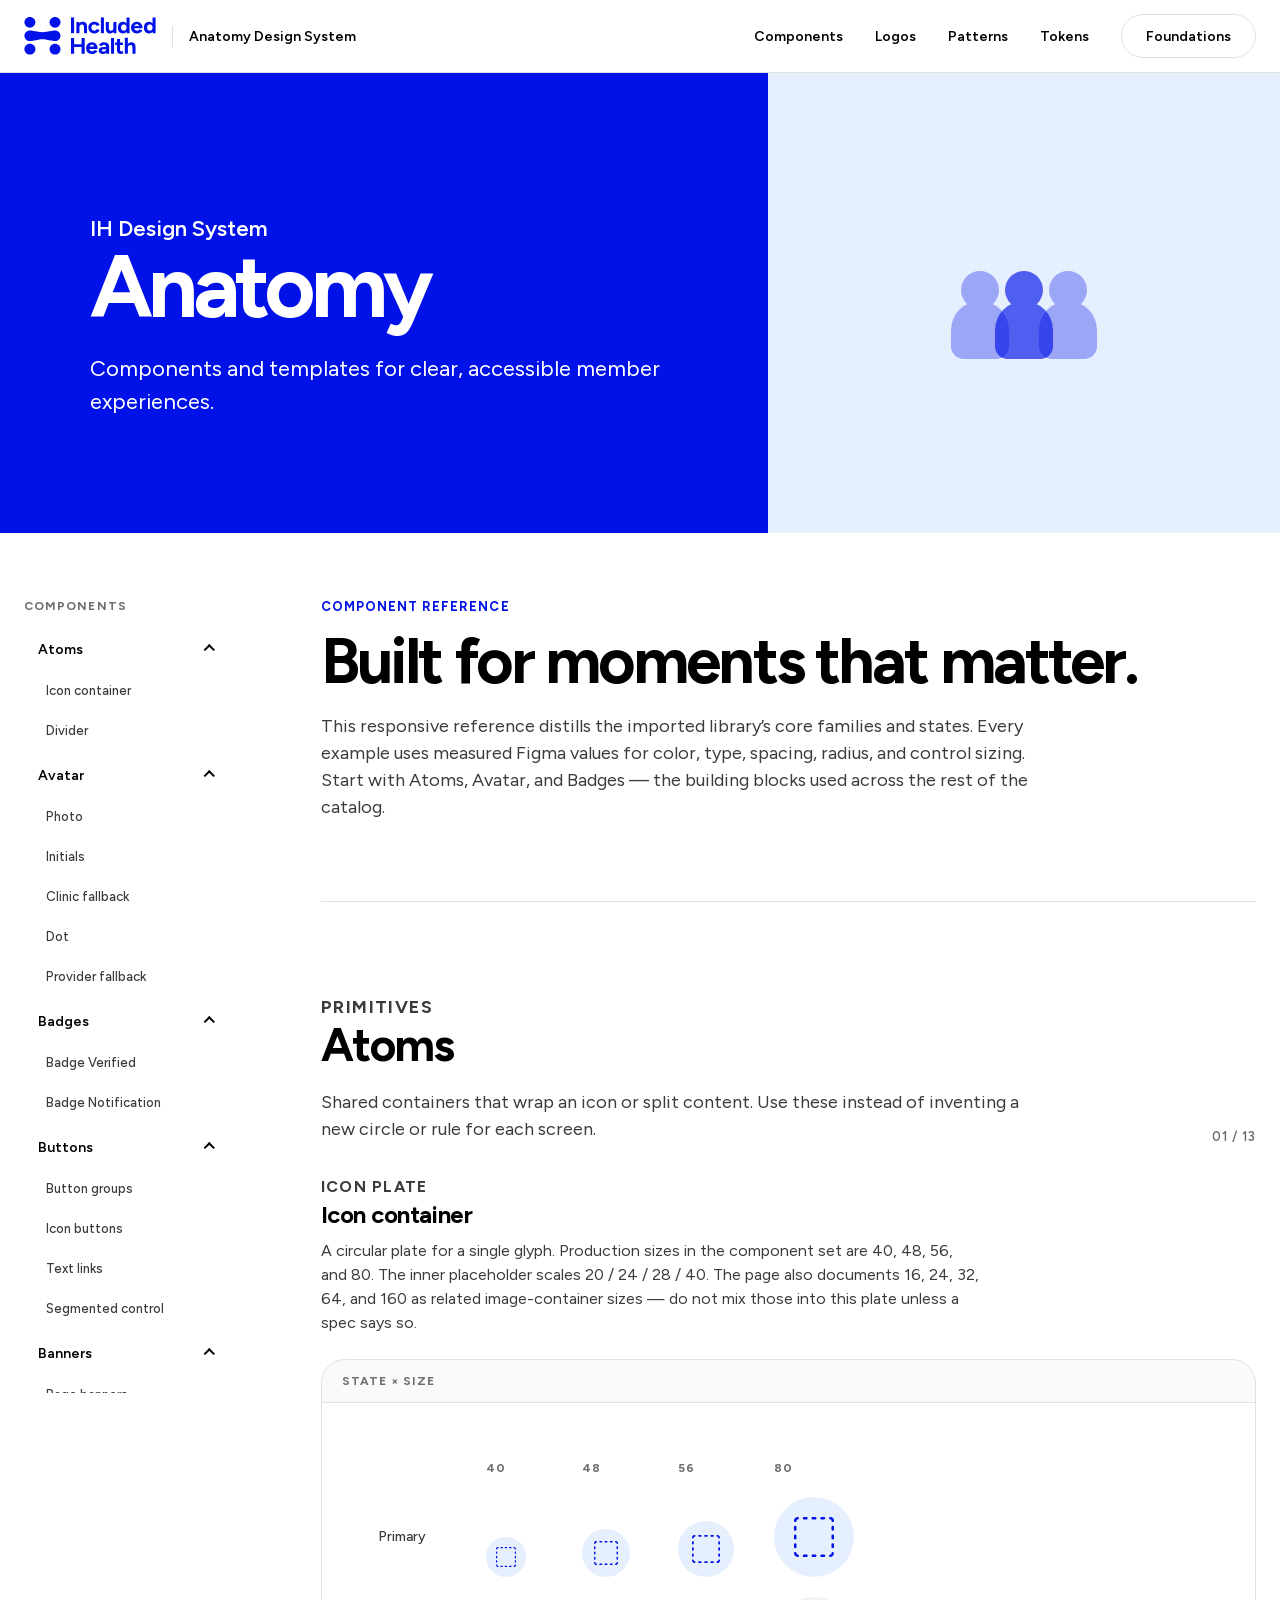
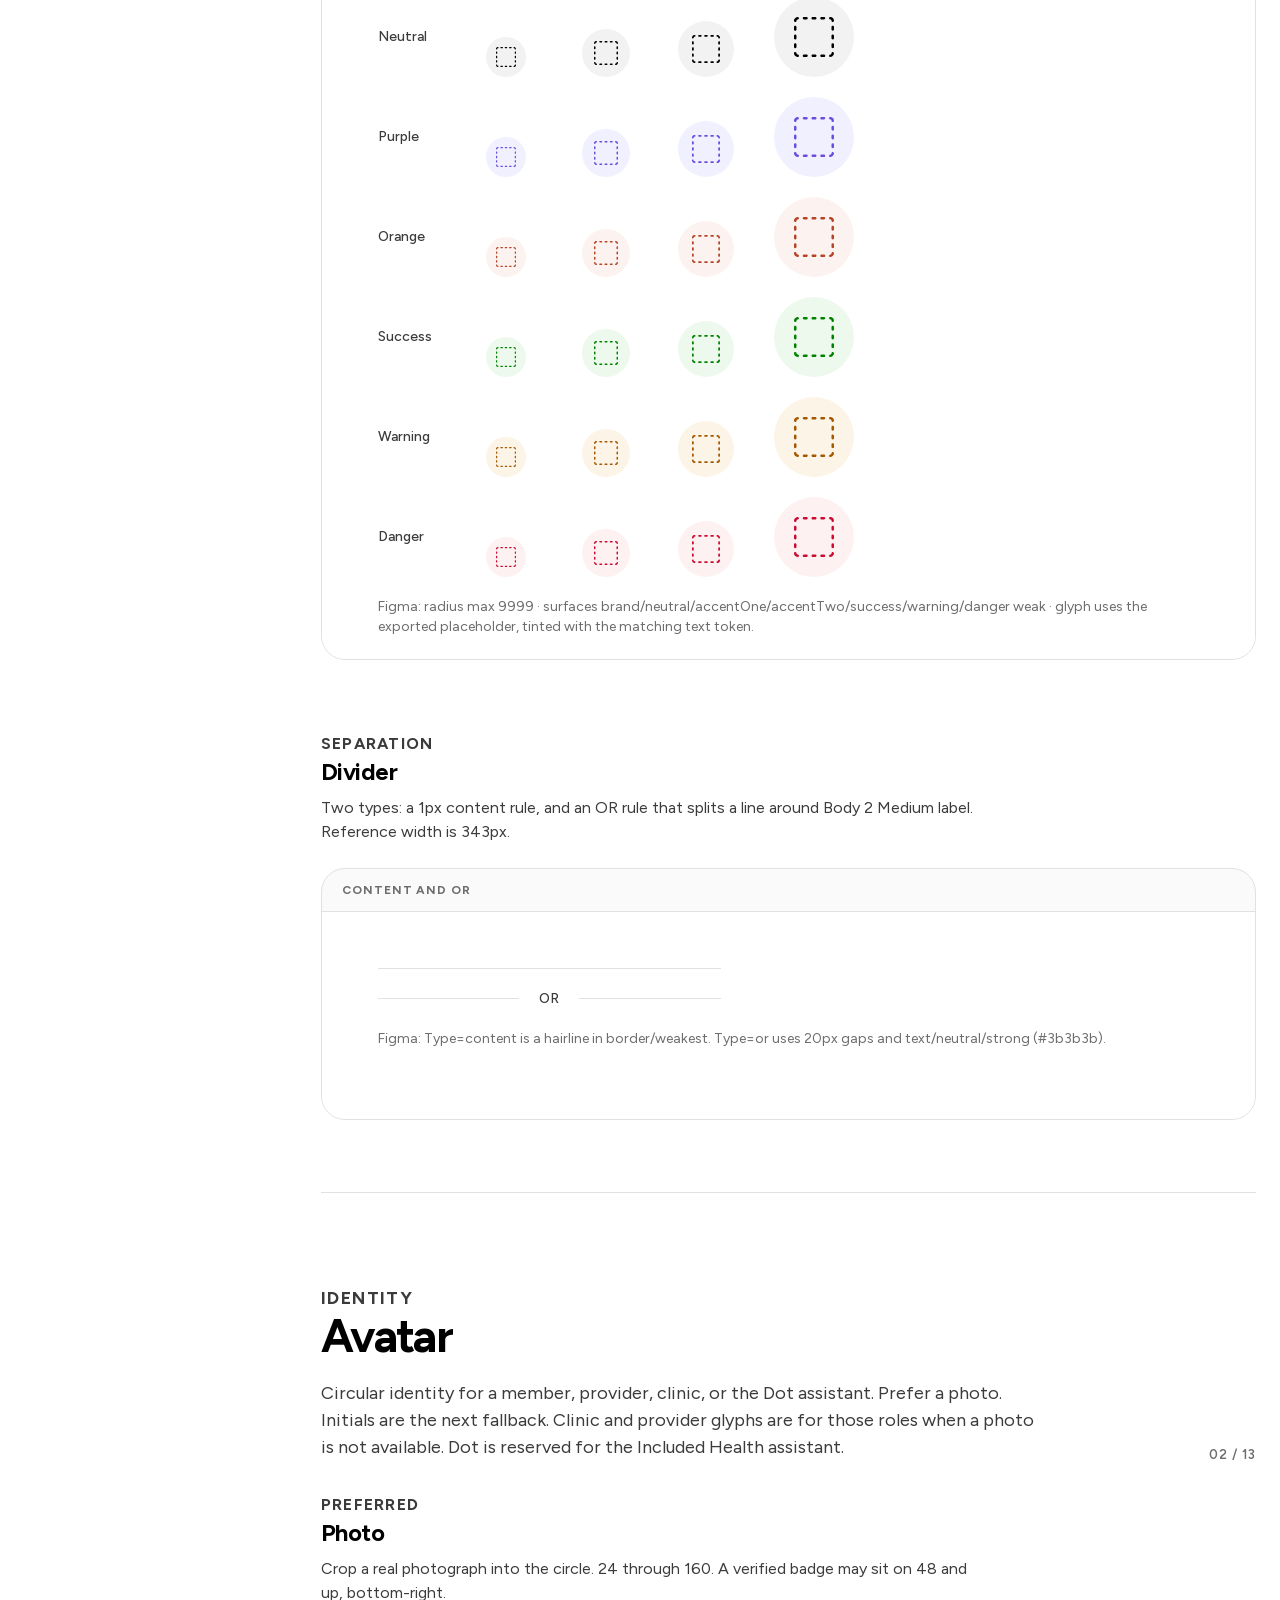
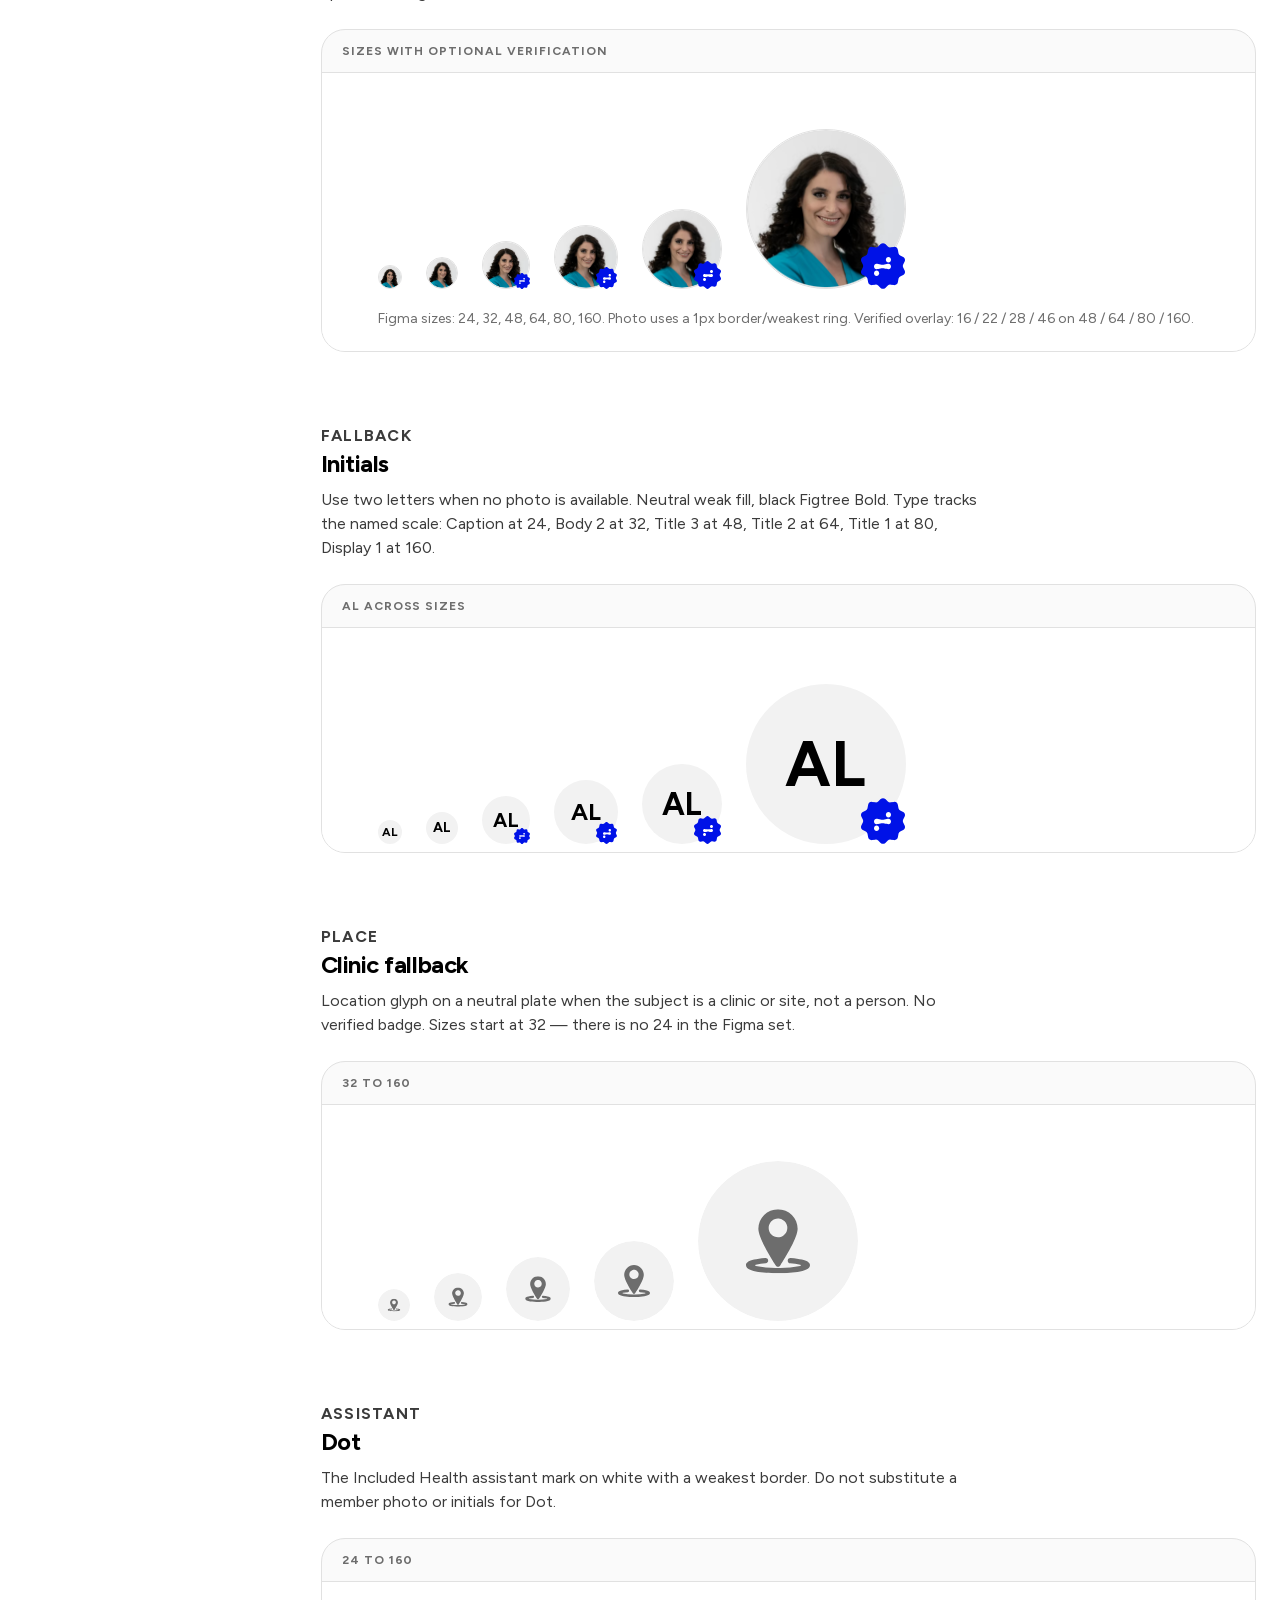
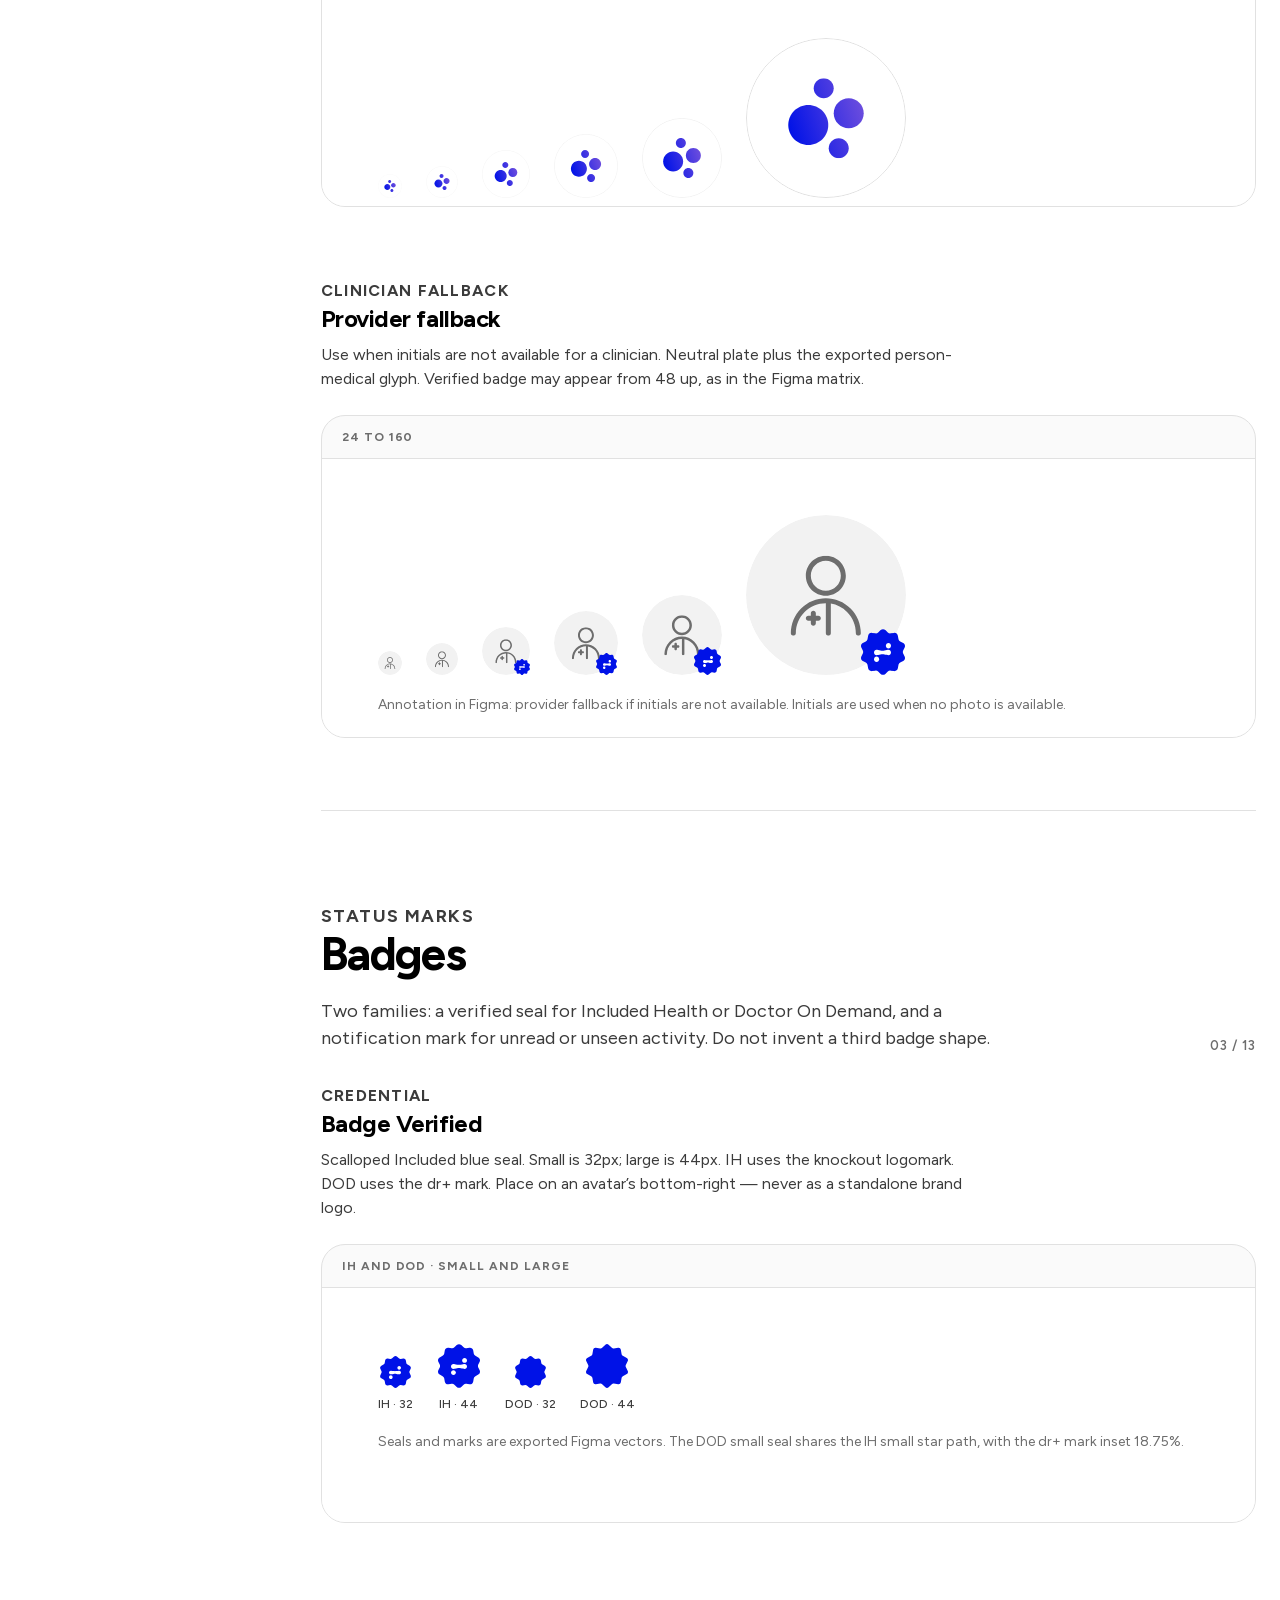
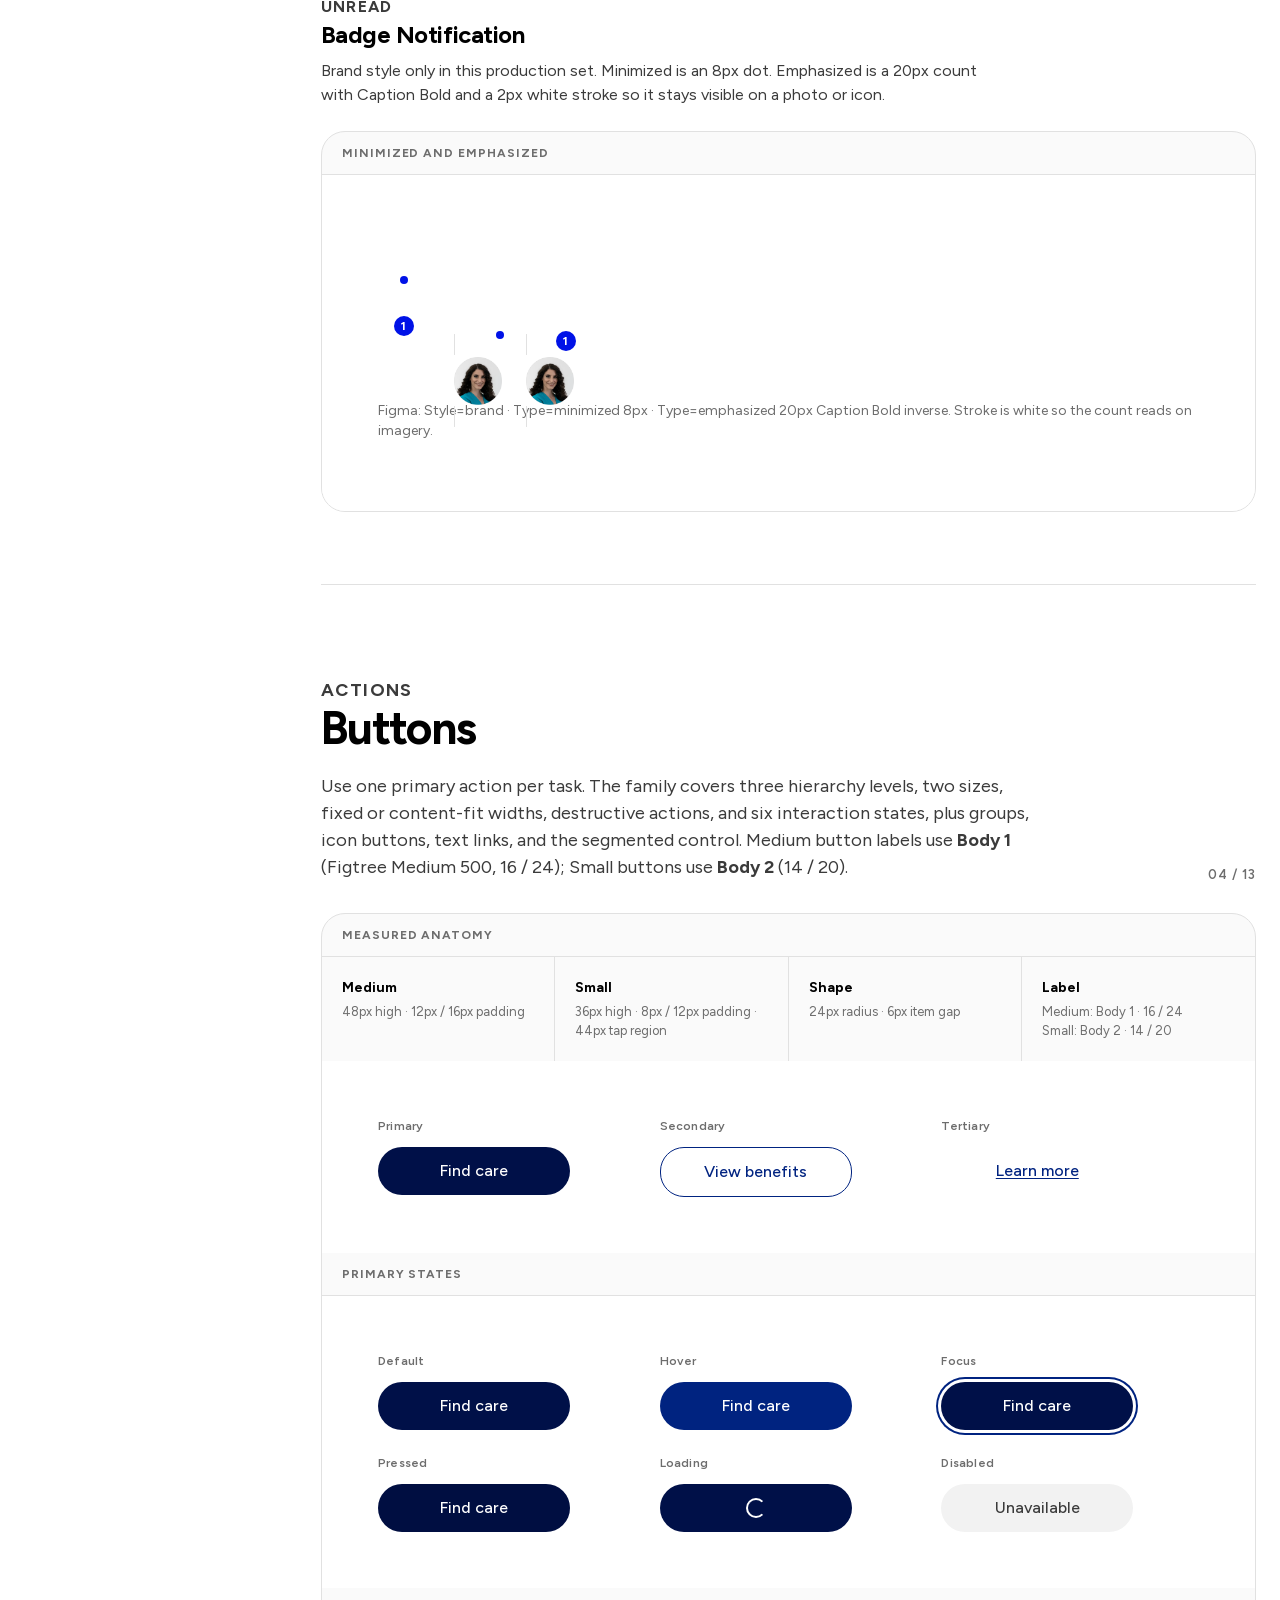
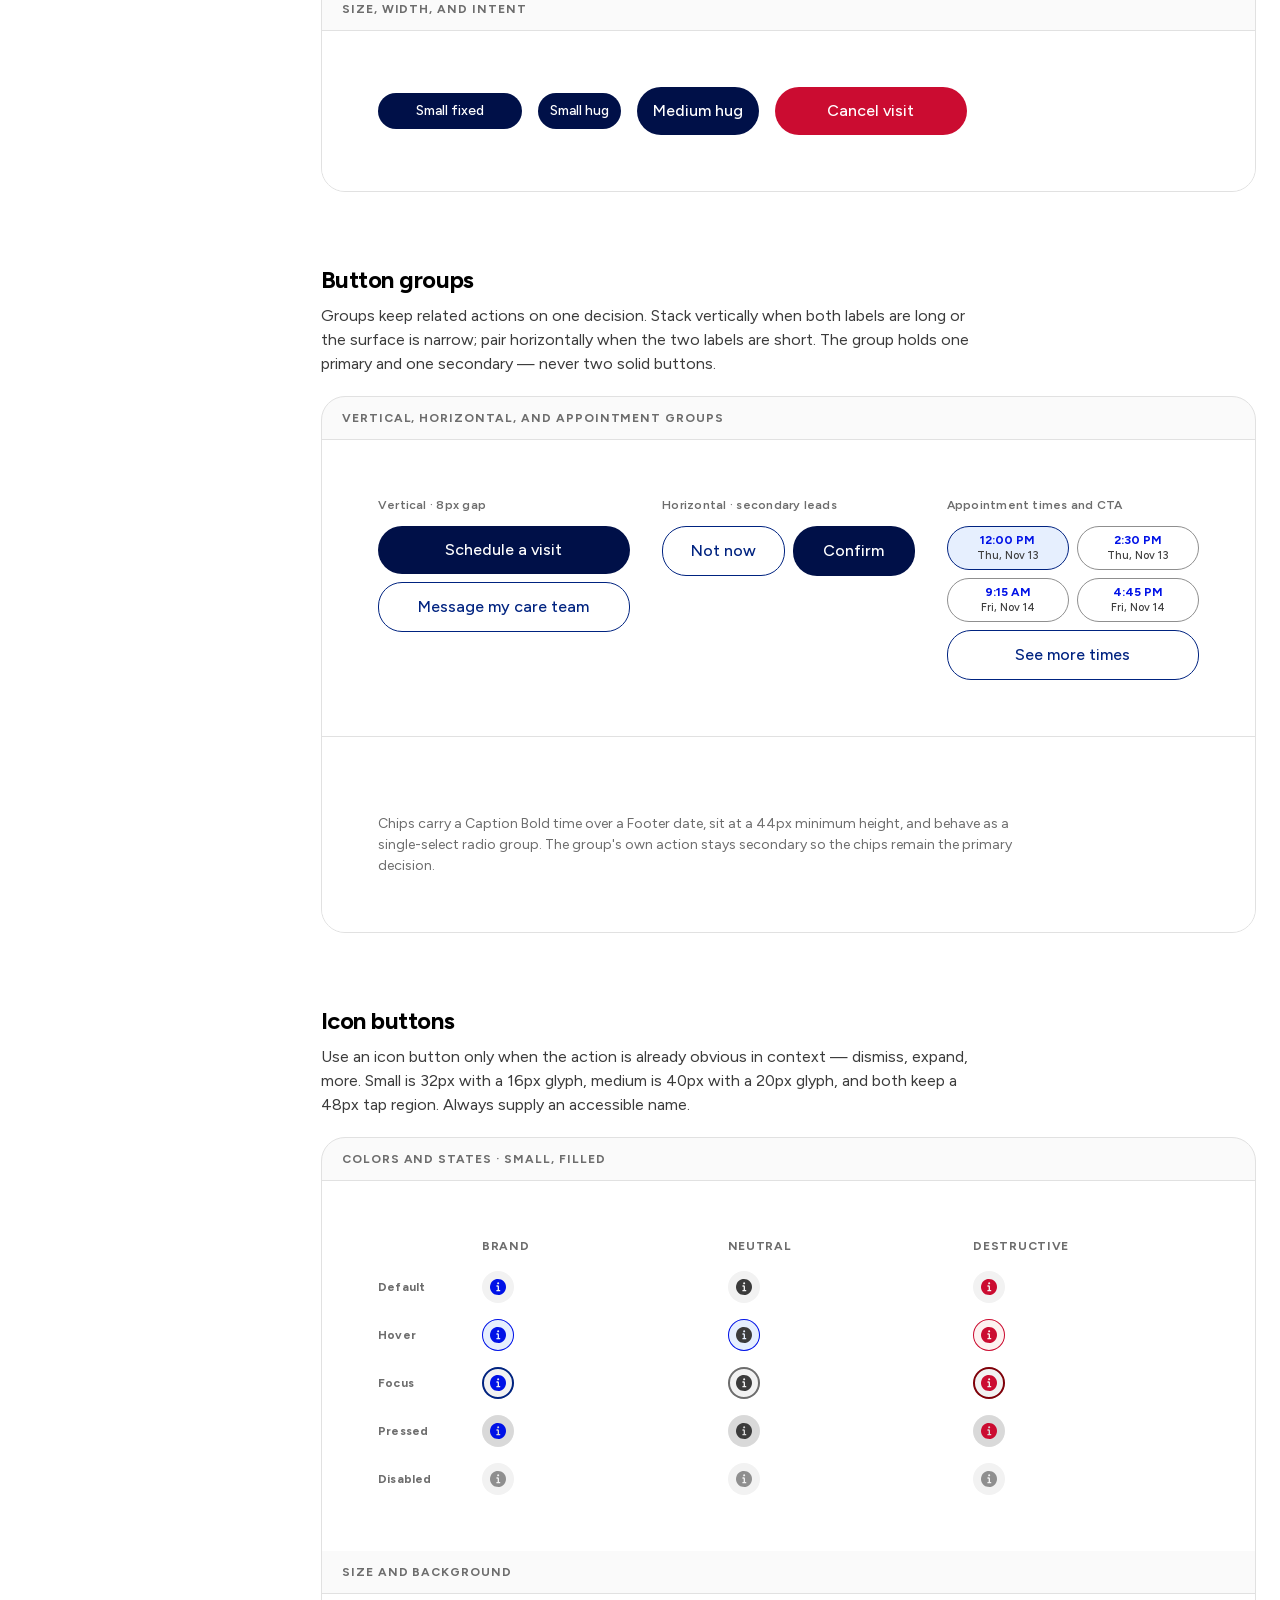
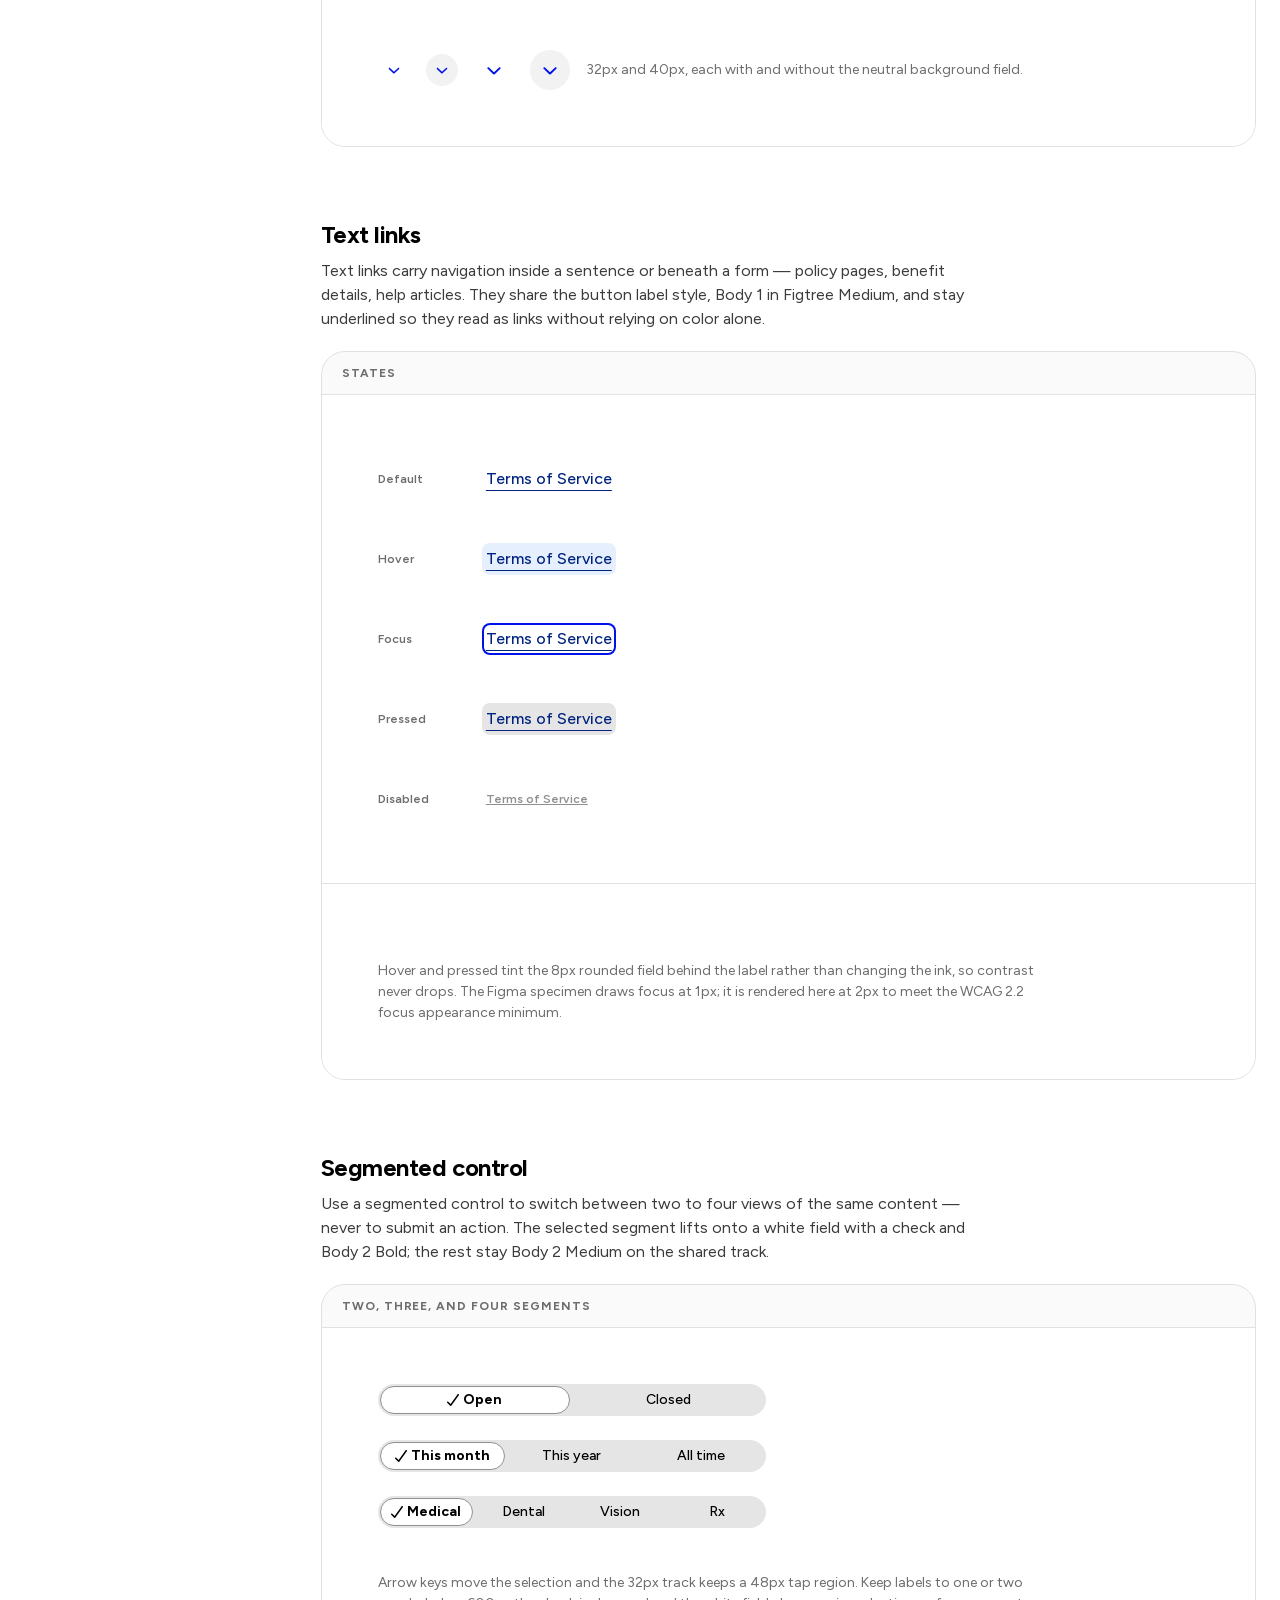
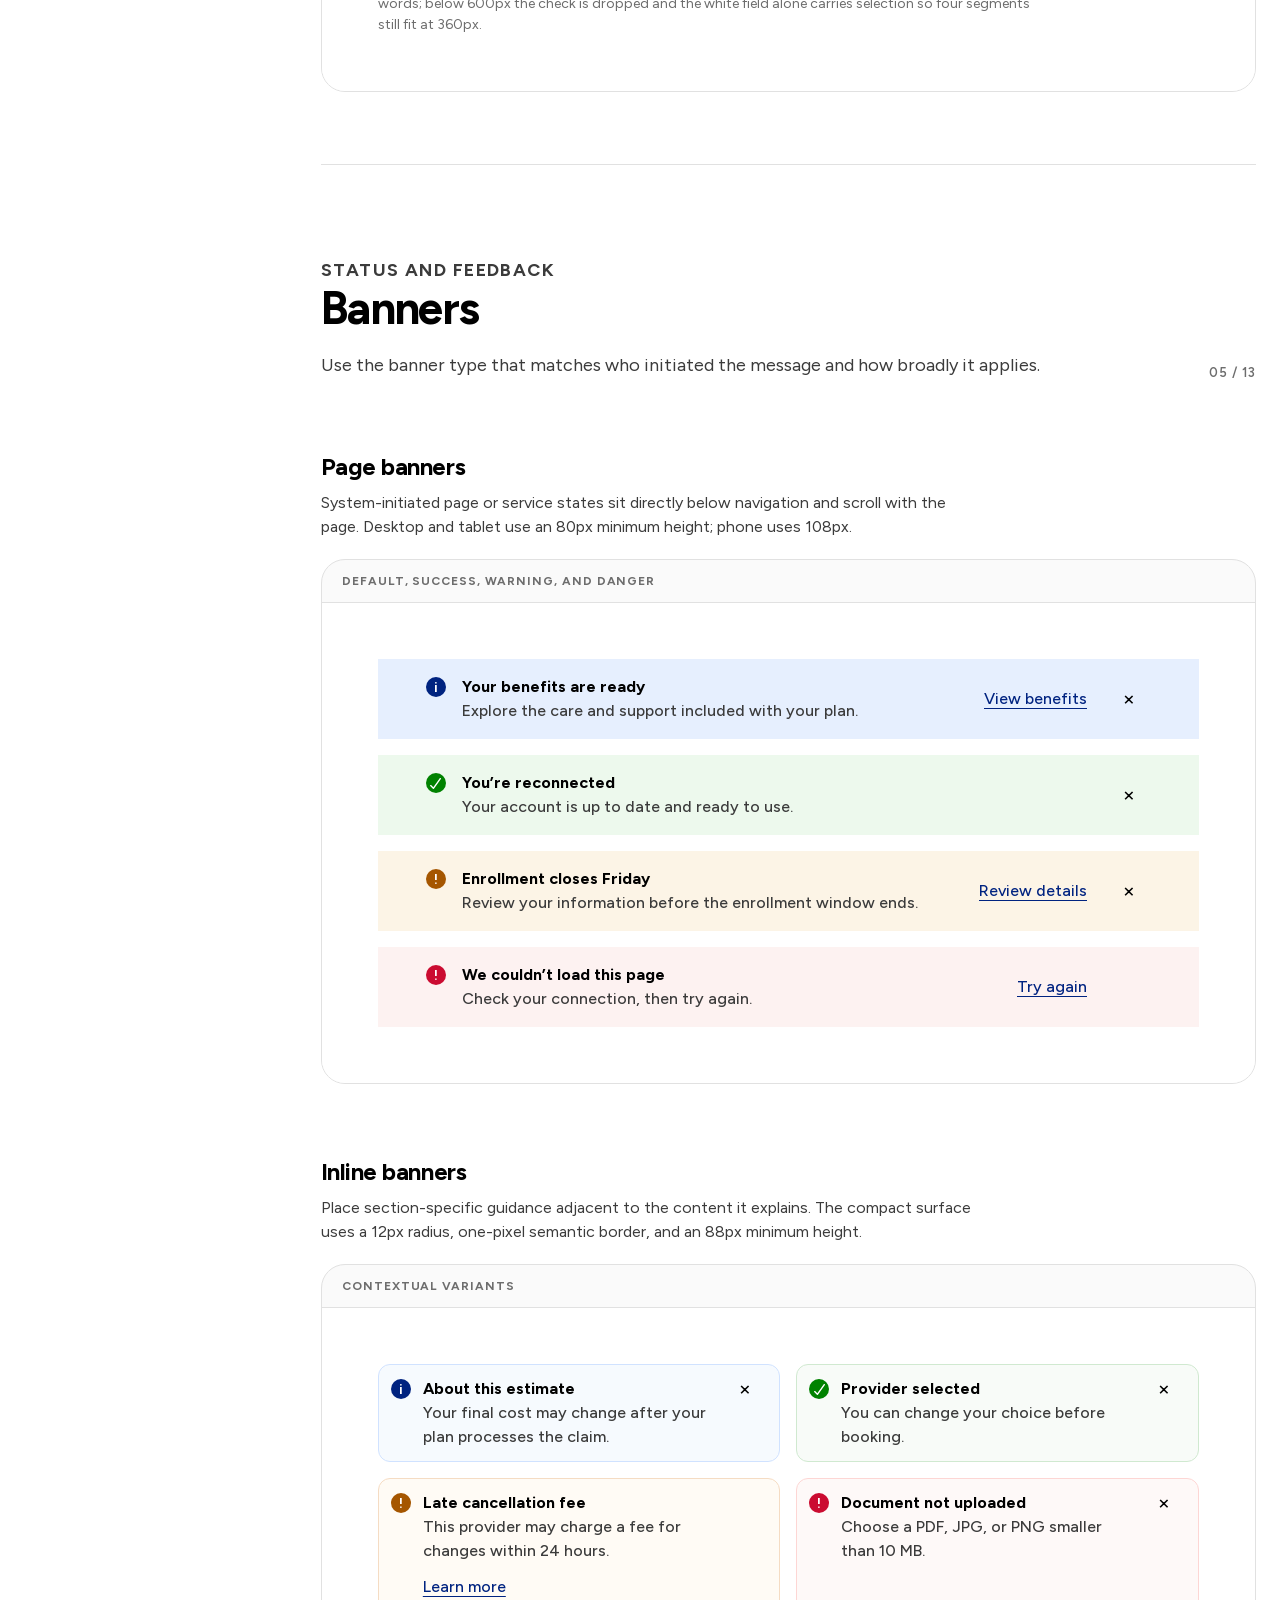
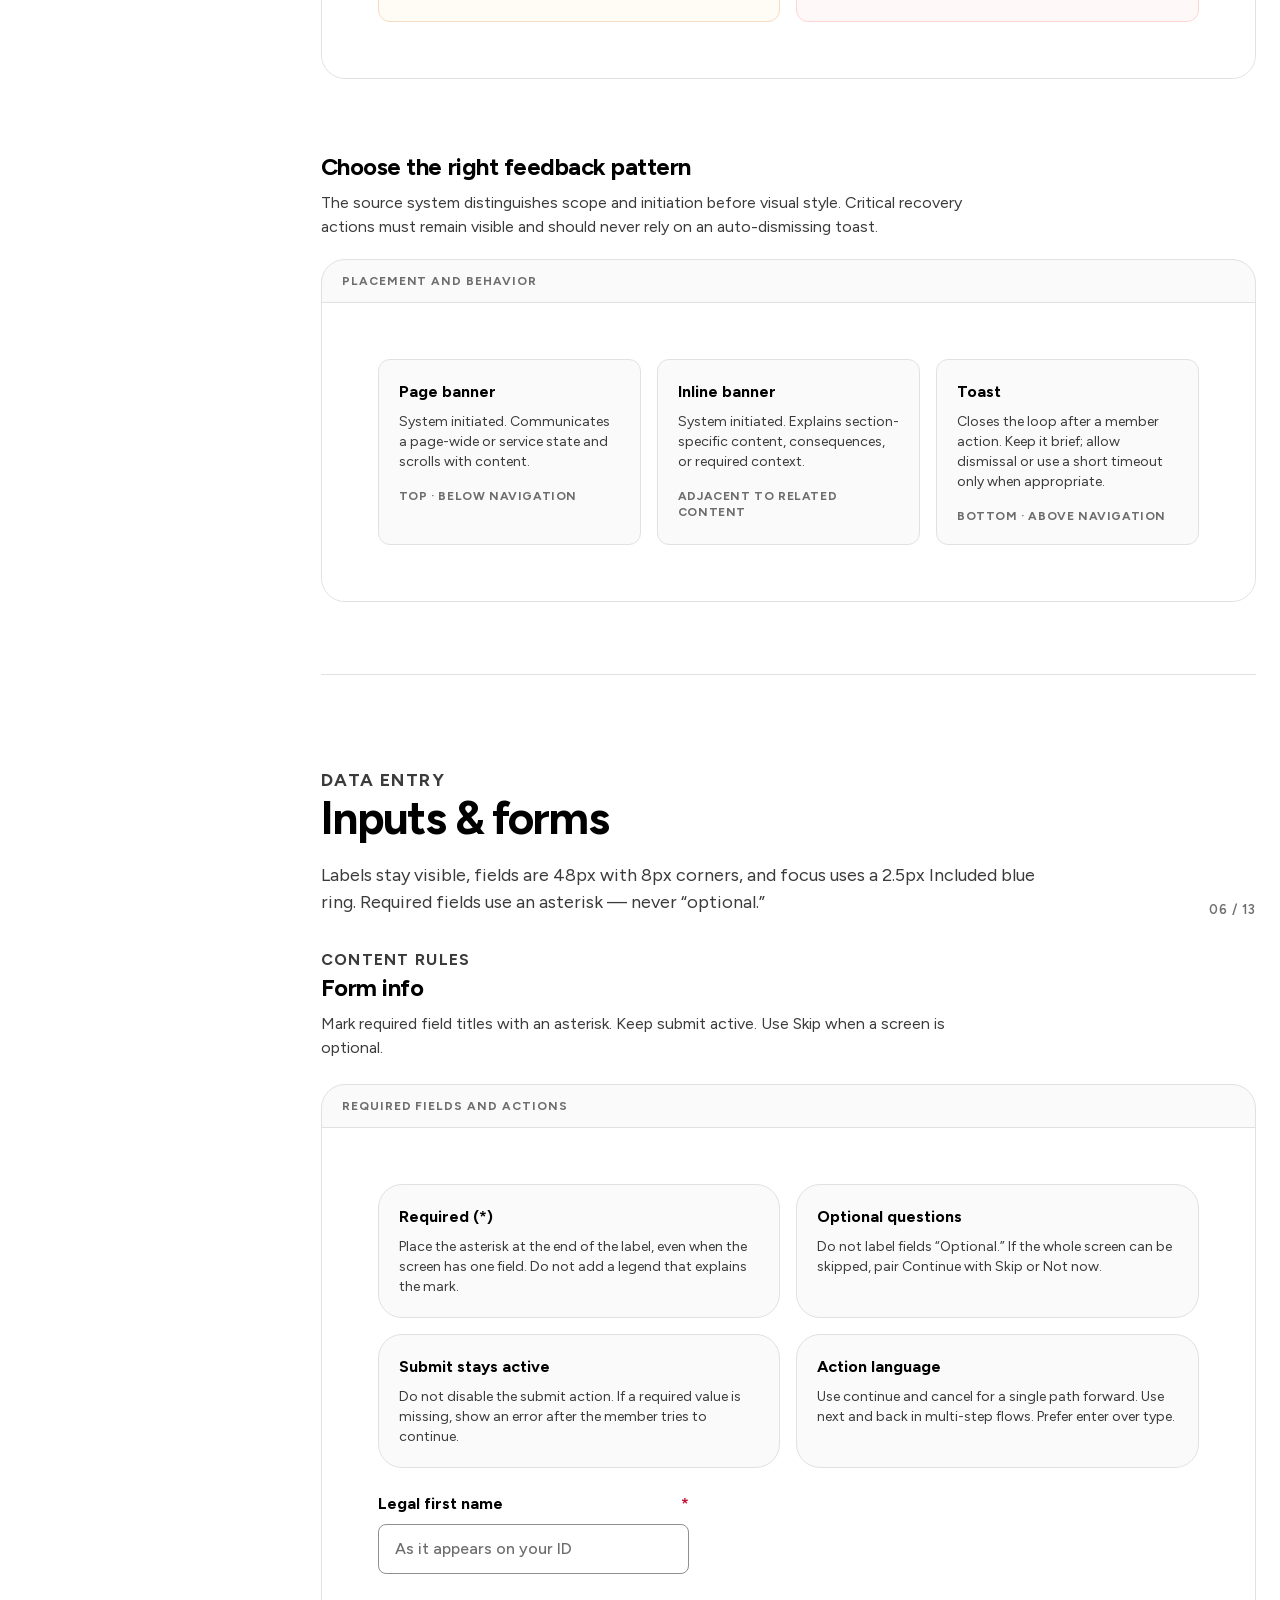
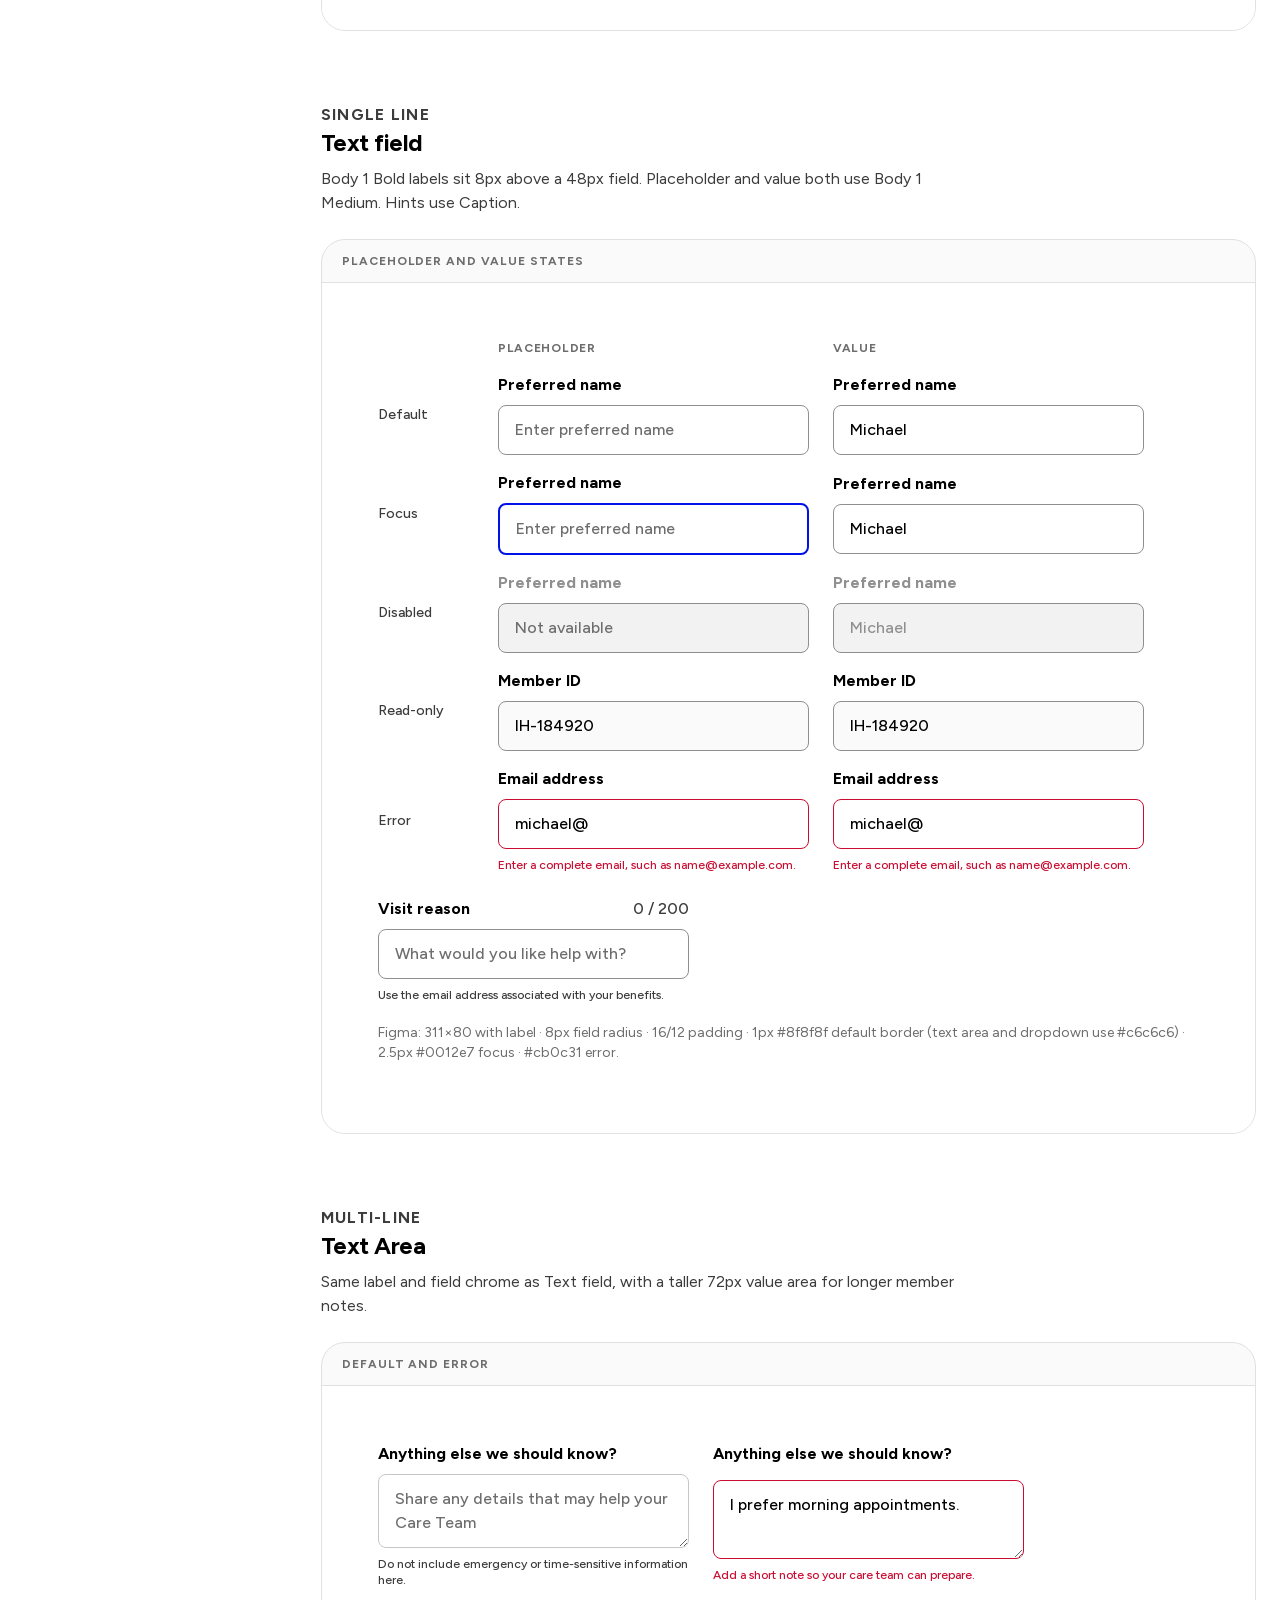
==== docs/index.html @ e687d971 "Add Anatomy design system website and align it with Figma Add a static GitHub Pages site in docs/ (C" ====
<!doctype html>
<html lang="en"><head>
  <meta charset="utf-8">
  <meta name="viewport" content="width=device-width, initial-scale=1">
  <meta name="description" content="Included Health Anatomy component library reference.">
  <title>Anatomy Components — Included Health Design System</title>
    <link rel="stylesheet" href="css/components.css">
</head>
<body>
  <a class="skip-link" href="#main">Skip to components</a>
  <header class="topbar" data-od-id="top-navigation">
    <div class="topbar-inner">
      <a class="brand" href="#top" data-od-id="brand-lockup">
        <img src="assets/images/02da3584e4.svg" alt="Included Health">
        <span>Anatomy Design System</span>
      </a>
      <nav class="top-links" id="top-links" aria-label="Primary">
        <a href="#components" aria-current="page">Components</a>
        <a href="#logos">Logos</a>
        <a href="#patterns">Patterns</a>
        <a href="#tokens">Tokens</a>
        <a class="nav-page-link" href="foundations.html" data-od-id="nav-foundations-link">Foundations</a>
      </nav>
      <button class="menu" id="menu" type="button" aria-expanded="false" aria-controls="top-links">Menu</button>
    </div>
  </header>

  <section class="cover" id="top" data-od-id="cover">
    <div class="cover-copy">
      <p class="cover-kicker">IH Design System</p>
      <h1 data-od-id="cover-heading">Anatomy</h1>
      <p>Components and templates for clear, accessible member experiences.</p>
    </div>
    <div class="cover-art" aria-hidden="true">
      <div class="people"><span class="person"></span><span class="person"></span><span class="person"></span></div>
    </div>
  </section>

  <div class="shell">
    <aside class="side-nav" aria-label="Component index" data-od-id="component-index">
      <p>Components</p>
      <div class="side-nav-scroll" data-od-id="component-index-scroll">
        <div class="nav-group" data-nav-group="atoms">
          <div class="nav-group-row">
            <a href="#atoms">Atoms</a>
            <button class="nav-toggle" type="button" aria-expanded="true" aria-controls="nav-subs-atoms" data-od-id="nav-toggle-atoms"><span class="nav-chevron" aria-hidden="true"></span><span class="visually-hidden">Toggle Atoms subsections</span></button>
          </div>
          <div class="nav-subs" id="nav-subs-atoms">
            <a class="sub" href="#icon-container">Icon container</a>
            <a class="sub" href="#divider">Divider</a>
          </div>
        </div>
        <div class="nav-group" data-nav-group="avatar">
          <div class="nav-group-row">
            <a href="#avatar">Avatar</a>
            <button class="nav-toggle" type="button" aria-expanded="true" aria-controls="nav-subs-avatar" data-od-id="nav-toggle-avatar"><span class="nav-chevron" aria-hidden="true"></span><span class="visually-hidden">Toggle Avatar subsections</span></button>
          </div>
          <div class="nav-subs" id="nav-subs-avatar">
            <a class="sub" href="#avatar-photo">Photo</a>
            <a class="sub" href="#avatar-initials">Initials</a>
            <a class="sub" href="#avatar-clinic">Clinic fallback</a>
            <a class="sub" href="#avatar-dot">Dot</a>
            <a class="sub" href="#avatar-provider">Provider fallback</a>
          </div>
        </div>
        <div class="nav-group" data-nav-group="badges">
          <div class="nav-group-row">
            <a href="#badges">Badges</a>
            <button class="nav-toggle" type="button" aria-expanded="true" aria-controls="nav-subs-badges" data-od-id="nav-toggle-badges"><span class="nav-chevron" aria-hidden="true"></span><span class="visually-hidden">Toggle Badges subsections</span></button>
          </div>
          <div class="nav-subs" id="nav-subs-badges">
            <a class="sub" href="#badge-verified">Badge Verified</a>
            <a class="sub" href="#badge-notification">Badge Notification</a>
          </div>
        </div>
        <div class="nav-group" data-nav-group="buttons">
          <div class="nav-group-row">
            <a href="#buttons">Buttons</a>
            <button class="nav-toggle" type="button" aria-expanded="true" aria-controls="nav-subs-buttons" data-od-id="nav-toggle-buttons"><span class="nav-chevron" aria-hidden="true"></span><span class="visually-hidden">Toggle Buttons subsections</span></button>
          </div>
          <div class="nav-subs" id="nav-subs-buttons">
            <a class="sub" href="#button-groups">Button groups</a>
            <a class="sub" href="#icon-buttons">Icon buttons</a>
            <a class="sub" href="#text-links">Text links</a>
            <a class="sub" href="#segmented-control">Segmented control</a>
          </div>
        </div>
        <div class="nav-group" data-nav-group="feedback">
          <div class="nav-group-row">
            <a href="#feedback">Banners</a>
            <button class="nav-toggle" type="button" aria-expanded="true" aria-controls="nav-subs-feedback" data-od-id="nav-toggle-banners"><span class="nav-chevron" aria-hidden="true"></span><span class="visually-hidden">Toggle Banners subsections</span></button>
          </div>
          <div class="nav-subs" id="nav-subs-feedback">
            <a class="sub" href="#page-banners">Page banners</a>
            <a class="sub" href="#inline-banners">Inline banners</a>
            <a class="sub" href="#banner-guidance">Usage guidance</a>
          </div>
        </div>
        <div class="nav-group" data-nav-group="forms">
          <div class="nav-group-row">
            <a href="#forms">Inputs &amp; forms</a>
            <button class="nav-toggle" type="button" aria-expanded="true" aria-controls="nav-subs-forms" data-od-id="nav-toggle-forms"><span class="nav-chevron" aria-hidden="true"></span><span class="visually-hidden">Toggle Inputs and forms subsections</span></button>
          </div>
          <div class="nav-subs" id="nav-subs-forms">
            <a class="sub" href="#form-info">Form info</a>
            <a class="sub" href="#text-field">Text field</a>
            <a class="sub" href="#text-area">Text Area</a>
            <a class="sub" href="#dropdown">Dropdown</a>
            <a class="sub" href="#search-field">Search Field</a>
            <a class="sub" href="#date-input">Date Input</a>
            <a class="sub" href="#calendar">Calendar</a>
            <a class="sub" href="#phone-input">Phone Input</a>
            <a class="sub" href="#radio-button">Radio Button</a>
            <a class="sub" href="#checkbox">Checkbox</a>
            <a class="sub" href="#slider">Slider</a>
            <a class="sub" href="#star-rating">Star rating</a>
            <a class="sub" href="#sms-verification">SMS Verification</a>
            <a class="sub" href="#payment">Payment</a>
          </div>
        </div>
        <div class="nav-group" data-nav-group="cards">
          <div class="nav-group-row">
            <a href="#cards">Cards</a>
            <button class="nav-toggle" type="button" aria-expanded="true" aria-controls="nav-subs-cards" data-od-id="nav-toggle-cards"><span class="nav-chevron" aria-hidden="true"></span><span class="visually-hidden">Toggle Cards subsections</span></button>
          </div>
          <div class="nav-subs" id="nav-subs-cards">
            <a class="sub" href="#get-care-card">Get Care Card</a>
            <a class="sub" href="#status-card">Status Card</a>
            <a class="sub" href="#service-card">Service Card</a>
            <a class="sub" href="#preview-card">Preview Card</a>
            <a class="sub" href="#confirmation-card">Confirmation Card</a>
          </div>
        </div>
        <div class="nav-group" data-nav-group="lists">
          <div class="nav-group-row">
            <a href="#lists">Lists</a>
            <button class="nav-toggle" type="button" aria-expanded="true" aria-controls="nav-subs-lists" data-od-id="nav-toggle-lists"><span class="nav-chevron" aria-hidden="true"></span><span class="visually-hidden">Toggle Lists subsections</span></button>
          </div>
          <div class="nav-subs" id="nav-subs-lists">
            <a class="sub" href="#list-items">List items</a>
            <a class="sub" href="#accordions">Accordion</a>
            <a class="sub" href="#timelines">Timeline</a>
            <a class="sub" href="#promo-bullets">Promo bullets</a>
            <a class="sub" href="#detail-lists">Detail List</a>
          </div>
        </div>
        <div class="nav-group" data-nav-group="navigation">
          <div class="nav-group-row">
            <a href="#navigation">Navigation</a>
            <button class="nav-toggle" type="button" aria-expanded="true" aria-controls="nav-subs-navigation" data-od-id="nav-toggle-navigation"><span class="nav-chevron" aria-hidden="true"></span><span class="visually-hidden">Toggle Navigation subsections</span></button>
          </div>
          <div class="nav-subs" id="nav-subs-navigation">
            <a class="sub" href="#bottom-tab-bar">Bottom tab bar</a>
            <a class="sub" href="#nav-drawer">Nav Drawer (web)</a>
            <a class="sub" href="#top-nav">Top Nav</a>
            <a class="sub" href="#secondary-nav">Secondary nav</a>
            <a class="sub" href="#page-tab">Page Tab</a>
            <a class="sub" href="#footer-nav">Footer</a>
          </div>
        </div>
        <div class="nav-group" data-nav-group="messaging">
          <div class="nav-group-row">
            <a href="#messaging">Messaging</a>
            <button class="nav-toggle" type="button" aria-expanded="true" aria-controls="nav-subs-messaging" data-od-id="nav-toggle-messaging"><span class="nav-chevron" aria-hidden="true"></span><span class="visually-hidden">Toggle Messaging subsections</span></button>
          </div>
          <div class="nav-subs" id="nav-subs-messaging">
            <a class="sub" href="#timestamp">Timestamp</a>
            <a class="sub" href="#system-message">System Message</a>
            <a class="sub" href="#chat-input">Chat input</a>
            <a class="sub" href="#jump-to-latest">Jump to Latest</a>
            <a class="sub" href="#response">Response</a>
            <a class="sub" href="#attachments">Attachments</a>
            <a class="sub" href="#quick-reply">Quick Reply</a>
            <a class="sub" href="#multi-select-reply">Multi-select Reply</a>
            <a class="sub" href="#disclaimer">Disclaimer</a>
          </div>
        </div>
        <div class="nav-group" data-nav-group="logos">
          <div class="nav-group-row">
            <a href="#logos">Logos</a>
            <button class="nav-toggle" type="button" aria-expanded="true" aria-controls="nav-subs-logos" data-od-id="nav-toggle-logos"><span class="nav-chevron" aria-hidden="true"></span><span class="visually-hidden">Toggle Logos subsections</span></button>
          </div>
          <div class="nav-subs" id="nav-subs-logos">
            <a class="sub" href="#brand-logo">Brand logo</a>
            <a class="sub" href="#brand-logo-mark">Brand logo mark</a>
            <a class="sub" href="#logo-example-usage">Logo example usage</a>
          </div>
        </div>
        <div class="nav-group" data-nav-group="patterns">
          <div class="nav-group-row">
            <a href="#patterns">Patterns</a>
          </div>
        </div>
        <div class="nav-group" data-nav-group="tokens">
          <div class="nav-group-row">
            <a href="#tokens">Tokens</a>
            <button class="nav-toggle" type="button" aria-expanded="true" aria-controls="nav-subs-tokens" data-od-id="nav-toggle-tokens"><span class="nav-chevron" aria-hidden="true"></span><span class="visually-hidden">Toggle Tokens subsections</span></button>
          </div>
          <div class="nav-subs" id="nav-subs-tokens">
            <a class="sub" href="#color-primitives">Primitives</a>
            <a class="sub" href="#color-semantic">Semantic</a>
          </div>
        </div>
      </div>
    </aside>

    <main id="main">
      <section class="intro" id="components" data-od-id="components-introduction">
        <p class="eyebrow">Component reference</p>
        <h2 data-od-id="components-heading">Built for moments that matter.</h2>
        <p>This responsive reference distills the imported library’s core families and states. Every example uses measured Figma values for color, type, spacing, radius, and control sizing. Start with Atoms, Avatar, and Badges — the building blocks used across the rest of the catalog.</p>
      </section>

      <section class="component-section" id="atoms" data-od-id="atoms-section">
        <div class="section-head">
          <div><p class="eyebrow">Primitives</p><h3>Atoms</h3><p>Shared containers that wrap an icon or split content. Use these instead of inventing a new circle or rule for each screen.</p></div>
          <span class="count">01 / 13</span>
        </div>

        <section class="card-subsection" id="icon-container" data-od-id="icon-container-subsection">
          <div class="sub-head"><p class="eyebrow">Icon plate</p><h4>Icon container</h4><p>A circular plate for a single glyph. Production sizes in the component set are 40, 48, 56, and 80. The inner placeholder scales 20 / 24 / 28 / 40. The page also documents 16, 24, 32, 64, and 160 as related image-container sizes — do not mix those into this plate unless a spec says so.</p></div>
          <div class="demo">
            <div class="demo-label">State × size</div>
            <div class="stage avatar-scroll">
              <div class="atom-matrix" data-od-id="icon-container-matrix">
                <span></span>
                <p class="col-label">40</p>
                <p class="col-label">48</p>
                <p class="col-label">56</p>
                <p class="col-label">80</p>
                <p class="row-label">Primary</p>
                <span class="ic ic-40 primary" aria-hidden="true"><span class="ph"></span></span>
                <span class="ic ic-48 primary" aria-hidden="true"><span class="ph"></span></span>
                <span class="ic ic-56 primary" aria-hidden="true"><span class="ph"></span></span>
                <span class="ic ic-80 primary" aria-hidden="true"><span class="ph"></span></span>
                <p class="row-label">Neutral</p>
                <span class="ic ic-40 neutral" aria-hidden="true"><span class="ph"></span></span>
                <span class="ic ic-48 neutral" aria-hidden="true"><span class="ph"></span></span>
                <span class="ic ic-56 neutral" aria-hidden="true"><span class="ph"></span></span>
                <span class="ic ic-80 neutral" aria-hidden="true"><span class="ph"></span></span>
                <p class="row-label">Purple</p>
                <span class="ic ic-40 purple" aria-hidden="true"><span class="ph"></span></span>
                <span class="ic ic-48 purple" aria-hidden="true"><span class="ph"></span></span>
                <span class="ic ic-56 purple" aria-hidden="true"><span class="ph"></span></span>
                <span class="ic ic-80 purple" aria-hidden="true"><span class="ph"></span></span>
                <p class="row-label">Orange</p>
                <span class="ic ic-40 orange" aria-hidden="true"><span class="ph"></span></span>
                <span class="ic ic-48 orange" aria-hidden="true"><span class="ph"></span></span>
                <span class="ic ic-56 orange" aria-hidden="true"><span class="ph"></span></span>
                <span class="ic ic-80 orange" aria-hidden="true"><span class="ph"></span></span>
                <p class="row-label">Success</p>
                <span class="ic ic-40 success" aria-hidden="true"><span class="ph"></span></span>
                <span class="ic ic-48 success" aria-hidden="true"><span class="ph"></span></span>
                <span class="ic ic-56 success" aria-hidden="true"><span class="ph"></span></span>
                <span class="ic ic-80 success" aria-hidden="true"><span class="ph"></span></span>
                <p class="row-label">Warning</p>
                <span class="ic ic-40 warning" aria-hidden="true"><span class="ph"></span></span>
                <span class="ic ic-48 warning" aria-hidden="true"><span class="ph"></span></span>
                <span class="ic ic-56 warning" aria-hidden="true"><span class="ph"></span></span>
                <span class="ic ic-80 warning" aria-hidden="true"><span class="ph"></span></span>
                <p class="row-label">Danger</p>
                <span class="ic ic-40 danger" aria-hidden="true"><span class="ph"></span></span>
                <span class="ic ic-48 danger" aria-hidden="true"><span class="ph"></span></span>
                <span class="ic ic-56 danger" aria-hidden="true"><span class="ph"></span></span>
                <span class="ic ic-80 danger" aria-hidden="true"><span class="ph"></span></span>
              </div>
              <p class="card-spec-note">Figma: radius max 9999 · surfaces brand/neutral/accentOne/accentTwo/success/warning/danger weak · glyph uses the exported placeholder, tinted with the matching text token.</p>
            </div>
          </div>
        </section>

        <section class="card-subsection" id="divider" data-od-id="divider-subsection">
          <div class="sub-head"><p class="eyebrow">Separation</p><h4>Divider</h4><p>Two types: a 1px content rule, and an OR rule that splits a line around Body 2 Medium label. Reference width is 343px.</p></div>
          <div class="demo">
            <div class="demo-label">Content and OR</div>
            <div class="stage">
              <div class="divider-stack" data-od-id="divider-types">
                <div class="divider-content" role="separator"></div>
                <div class="divider-or" role="separator"><span>OR</span></div>
              </div>
              <p class="card-spec-note">Figma: Type=content is a hairline in border/weakest. Type=or uses 20px gaps and text/neutral/strong (#3b3b3b).</p>
            </div>
          </div>
        </section>
      </section>

      <section class="component-section" id="avatar" data-od-id="avatar-section">
        <div class="section-head">
          <div><p class="eyebrow">Identity</p><h3>Avatar</h3><p>Circular identity for a member, provider, clinic, or the Dot assistant. Prefer a photo. Initials are the next fallback. Clinic and provider glyphs are for those roles when a photo is not available. Dot is reserved for the Included Health assistant.</p></div>
          <span class="count">02 / 13</span>
        </div>

        <section class="card-subsection" id="avatar-photo" data-od-id="avatar-photo-subsection">
          <div class="sub-head"><p class="eyebrow">Preferred</p><h4>Photo</h4><p>Crop a real photograph into the circle. 24 through 160. A verified badge may sit on 48 and up, bottom-right.</p></div>
          <div class="demo">
            <div class="demo-label">Sizes with optional verification</div>
            <div class="stage avatar-scroll">
              <div class="badge-row" data-od-id="avatar-photo-sizes">
                <span class="avatar av-24" aria-label="Member photo, 24"><span class="avatar-media"><img src="assets/images/d9ade7fcec.png" alt=""></span></span>
                <span class="avatar av-32" aria-label="Member photo, 32"><span class="avatar-media"><img src="assets/images/d9ade7fcec.png" alt=""></span></span>
                <span class="avatar av-48" aria-label="Verified member photo, 48"><span class="avatar-media"><img src="assets/images/d9ade7fcec.png" alt=""></span><span class="badge-verified ih"><img class="seal" src="assets/images/7be78b848c.svg" alt=""><img class="mark" src="assets/images/59b0f4cf8b.svg" alt=""></span></span>
                <span class="avatar av-64" aria-label="Verified member photo, 64"><span class="avatar-media"><img src="assets/images/d9ade7fcec.png" alt=""></span><span class="badge-verified ih"><img class="seal" src="assets/images/7be78b848c.svg" alt=""><img class="mark" src="assets/images/59b0f4cf8b.svg" alt=""></span></span>
                <span class="avatar av-80" aria-label="Verified member photo, 80"><span class="avatar-media"><img src="assets/images/d9ade7fcec.png" alt=""></span><span class="badge-verified ih"><img class="seal" src="assets/images/dbe80f9746.svg" alt=""><img class="mark" src="assets/images/59b0f4cf8b.svg" alt=""></span></span>
                <span class="avatar av-160" aria-label="Verified member photo, 160"><span class="avatar-media"><img src="assets/images/d9ade7fcec.png" alt=""></span><span class="badge-verified ih"><img class="seal" src="assets/images/dbe80f9746.svg" alt=""><img class="mark" src="assets/images/59b0f4cf8b.svg" alt=""></span></span>
              </div>
              <p class="card-spec-note">Figma sizes: 24, 32, 48, 64, 80, 160. Photo uses a 1px border/weakest ring. Verified overlay: 16 / 22 / 28 / 46 on 48 / 64 / 80 / 160.</p>
            </div>
          </div>
        </section>

        <section class="card-subsection" id="avatar-initials" data-od-id="avatar-initials-subsection">
          <div class="sub-head"><p class="eyebrow">Fallback</p><h4>Initials</h4><p>Use two letters when no photo is available. Neutral weak fill, black Figtree Bold. Type tracks the named scale: Caption at 24, Body 2 at 32, Title 3 at 48, Title 2 at 64, Title 1 at 80, Display 1 at 160.</p></div>
          <div class="demo">
            <div class="demo-label">AL across sizes</div>
            <div class="stage avatar-scroll">
              <div class="badge-row" data-od-id="avatar-initials-sizes">
                <span class="avatar initials av-24" aria-label="Initials AL, 24">AL</span>
                <span class="avatar initials av-32" aria-label="Initials AL, 32">AL</span>
                <span class="avatar initials av-48" aria-label="Verified initials AL, 48">AL<span class="badge-verified ih"><img class="seal" src="assets/images/7be78b848c.svg" alt=""><img class="mark" src="assets/images/59b0f4cf8b.svg" alt=""></span></span>
                <span class="avatar initials av-64" aria-label="Verified initials AL, 64">AL<span class="badge-verified ih"><img class="seal" src="assets/images/7be78b848c.svg" alt=""><img class="mark" src="assets/images/59b0f4cf8b.svg" alt=""></span></span>
                <span class="avatar initials av-80" aria-label="Verified initials AL, 80">AL<span class="badge-verified ih"><img class="seal" src="assets/images/dbe80f9746.svg" alt=""><img class="mark" src="assets/images/59b0f4cf8b.svg" alt=""></span></span>
                <span class="avatar initials av-160" aria-label="Verified initials AL, 160">AL<span class="badge-verified ih"><img class="seal" src="assets/images/dbe80f9746.svg" alt=""><img class="mark" src="assets/images/59b0f4cf8b.svg" alt=""></span></span>
              </div>
            </div>
          </div>
        </section>

        <section class="card-subsection" id="avatar-clinic" data-od-id="avatar-clinic-subsection">
          <div class="sub-head"><p class="eyebrow">Place</p><h4>Clinic fallback</h4><p>Location glyph on a neutral plate when the subject is a clinic or site, not a person. No verified badge. Sizes start at 32 — there is no 24 in the Figma set.</p></div>
          <div class="demo">
            <div class="demo-label">32 to 160</div>
            <div class="stage avatar-scroll">
              <div class="badge-row" data-od-id="avatar-clinic-sizes">
                <span class="avatar fallback av-32" aria-label="Clinic, 32"><span class="avatar-media"><img src="assets/images/d7c7b23444.svg" alt=""></span></span>
                <span class="avatar fallback av-48" aria-label="Clinic, 48"><span class="avatar-media"><img src="assets/images/d7c7b23444.svg" alt=""></span></span>
                <span class="avatar fallback av-64" aria-label="Clinic, 64"><span class="avatar-media"><img src="assets/images/d7c7b23444.svg" alt=""></span></span>
                <span class="avatar fallback av-80" aria-label="Clinic, 80"><span class="avatar-media"><img src="assets/images/d7c7b23444.svg" alt=""></span></span>
                <span class="avatar fallback av-160" aria-label="Clinic, 160"><span class="avatar-media"><img src="assets/images/d7c7b23444.svg" alt=""></span></span>
              </div>
            </div>
          </div>
        </section>

        <section class="card-subsection" id="avatar-dot" data-od-id="avatar-dot-subsection">
          <div class="sub-head"><p class="eyebrow">Assistant</p><h4>Dot</h4><p>The Included Health assistant mark on white with a weakest border. Do not substitute a member photo or initials for Dot.</p></div>
          <div class="demo">
            <div class="demo-label">24 to 160</div>
            <div class="stage avatar-scroll">
              <div class="badge-row" data-od-id="avatar-dot-sizes">
                <span class="avatar fallback av-24" aria-label="Dot, 24"><span class="avatar-media"><img src="assets/images/d34dd6b36f.svg" alt=""></span></span>
                <span class="avatar fallback av-32" aria-label="Dot, 32"><span class="avatar-media"><img src="assets/images/d34dd6b36f.svg" alt=""></span></span>
                <span class="avatar fallback av-48" aria-label="Dot, 48"><span class="avatar-media"><img src="assets/images/d34dd6b36f.svg" alt=""></span></span>
                <span class="avatar fallback av-64" aria-label="Dot, 64"><span class="avatar-media"><img src="assets/images/d34dd6b36f.svg" alt=""></span></span>
                <span class="avatar fallback av-80" aria-label="Dot, 80"><span class="avatar-media"><img src="assets/images/d34dd6b36f.svg" alt=""></span></span>
                <span class="avatar fallback av-160" aria-label="Dot, 160"><span class="avatar-media"><img src="assets/images/d34dd6b36f.svg" alt=""></span></span>
              </div>
            </div>
          </div>
        </section>

        <section class="card-subsection" id="avatar-provider" data-od-id="avatar-provider-subsection">
          <div class="sub-head"><p class="eyebrow">Clinician fallback</p><h4>Provider fallback</h4><p>Use when initials are not available for a clinician. Neutral plate plus the exported person-medical glyph. Verified badge may appear from 48 up, as in the Figma matrix.</p></div>
          <div class="demo">
            <div class="demo-label">24 to 160</div>
            <div class="stage avatar-scroll">
              <div class="badge-row" data-od-id="avatar-provider-sizes">
                <span class="avatar fallback av-24" aria-label="Provider, 24"><span class="avatar-media"><img src="assets/images/e304045968.svg" alt=""></span></span>
                <span class="avatar fallback av-32" aria-label="Provider, 32"><span class="avatar-media"><img src="assets/images/e304045968.svg" alt=""></span></span>
                <span class="avatar fallback av-48" aria-label="Verified provider, 48"><span class="avatar-media"><img src="assets/images/e304045968.svg" alt=""></span><span class="badge-verified ih"><img class="seal" src="assets/images/7be78b848c.svg" alt=""><img class="mark" src="assets/images/59b0f4cf8b.svg" alt=""></span></span>
                <span class="avatar fallback av-64" aria-label="Verified provider, 64"><span class="avatar-media"><img src="assets/images/e304045968.svg" alt=""></span><span class="badge-verified ih"><img class="seal" src="assets/images/7be78b848c.svg" alt=""><img class="mark" src="assets/images/59b0f4cf8b.svg" alt=""></span></span>
                <span class="avatar fallback av-80" aria-label="Verified provider, 80"><span class="avatar-media"><img src="assets/images/e304045968.svg" alt=""></span><span class="badge-verified ih"><img class="seal" src="assets/images/dbe80f9746.svg" alt=""><img class="mark" src="assets/images/59b0f4cf8b.svg" alt=""></span></span>
                <span class="avatar fallback av-160" aria-label="Verified provider, 160"><span class="avatar-media"><img src="assets/images/e304045968.svg" alt=""></span><span class="badge-verified ih"><img class="seal" src="assets/images/dbe80f9746.svg" alt=""><img class="mark" src="assets/images/59b0f4cf8b.svg" alt=""></span></span>
              </div>
              <p class="card-spec-note">Annotation in Figma: provider fallback if initials are not available. Initials are used when no photo is available.</p>
            </div>
          </div>
        </section>
      </section>

      <section class="component-section" id="badges" data-od-id="badges-section">
        <div class="section-head">
          <div><p class="eyebrow">Status marks</p><h3>Badges</h3><p>Two families: a verified seal for Included Health or Doctor On Demand, and a notification mark for unread or unseen activity. Do not invent a third badge shape.</p></div>
          <span class="count">03 / 13</span>
        </div>

        <section class="card-subsection" id="badge-verified" data-od-id="badge-verified-subsection">
          <div class="sub-head"><p class="eyebrow">Credential</p><h4>Badge Verified</h4><p>Scalloped Included blue seal. Small is 32px; large is 44px. IH uses the knockout logomark. DOD uses the dr+ mark. Place on an avatar’s bottom-right — never as a standalone brand logo.</p></div>
          <div class="demo">
            <div class="demo-label">IH and DOD · small and large</div>
            <div class="stage">
              <div class="badge-row" data-od-id="badge-verified-variants">
                <div class="badge-pair"><span class="badge-verified ih" role="img" aria-label="Included Health verified, small"><img class="seal" src="assets/images/7be78b848c.svg" alt=""><img class="mark" src="assets/images/59b0f4cf8b.svg" alt=""></span><span>IH · 32</span></div>
                <div class="badge-pair"><span class="badge-verified ih large" role="img" aria-label="Included Health verified, large"><img class="seal" src="assets/images/dbe80f9746.svg" alt=""><img class="mark" src="assets/images/59b0f4cf8b.svg" alt=""></span><span>IH · 44</span></div>
                <div class="badge-pair"><span class="badge-verified dod" role="img" aria-label="Doctor On Demand verified, small"><img class="seal" src="assets/images/7be78b848c.svg" alt=""><img class="mark" src="assets/images/dce26874c5.png" alt=""></span><span>DOD · 32</span></div>
                <div class="badge-pair"><span class="badge-verified dod large" role="img" aria-label="Doctor On Demand verified, large"><img class="seal" src="assets/images/b4c6f0a11e.svg" alt=""><img class="mark" src="assets/images/dce26874c5.png" alt=""></span><span>DOD · 44</span></div>
              </div>
              <p class="card-spec-note">Seals and marks are exported Figma vectors. The DOD small seal shares the IH small star path, with the dr+ mark inset 18.75%.</p>
            </div>
          </div>
        </section>

        <section class="card-subsection" id="badge-notification" data-od-id="badge-notification-subsection">
          <div class="sub-head"><p class="eyebrow">Unread</p><h4>Badge Notification</h4><p>Brand style only in this production set. Minimized is an 8px dot. Emphasized is a 20px count with Caption Bold and a 2px white stroke so it stays visible on a photo or icon.</p></div>
          <div class="demo">
            <div class="demo-label">Minimized and emphasized</div>
            <div class="stage">
              <div class="badge-row" data-od-id="badge-notification-variants">
                <div class="notice-stack">
                  <span class="badge-dot" aria-label="Unread"></span>
                  <span class="badge-count" aria-label="1 unread">1</span>
                </div>
                <div class="notice-on-photo">
                  <span class="host"><img src="assets/images/d9ade7fcec.png" alt=""></span>
                  <span class="badge-dot" aria-hidden="true"></span>
                </div>
                <div class="notice-on-photo">
                  <span class="host"><img src="assets/images/d9ade7fcec.png" alt=""></span>
                  <span class="badge-count">1</span>
                </div>
              </div>
              <p class="card-spec-note">Figma: Style=brand · Type=minimized 8px · Type=emphasized 20px Caption Bold inverse. Stroke is white so the count reads on imagery.</p>
            </div>
          </div>
        </section>
      </section>

      <section class="component-section" id="buttons" data-od-id="buttons-section">
        <div class="section-head">
          <div><p class="eyebrow">Actions</p><h3>Buttons</h3><p>Use one primary action per task. The family covers three hierarchy levels, two sizes, fixed or content-fit widths, destructive actions, and six interaction states, plus groups, icon buttons, text links, and the segmented control. Medium button labels use <strong>Body 1</strong> (Figtree Medium 500, 16&nbsp;/&nbsp;24); Small buttons use <strong>Body 2</strong> (14&nbsp;/&nbsp;20).</p></div>
          <span class="count">04 / 13</span>
        </div>
        <div class="demo">
          <div class="demo-label">Measured anatomy</div>
          <div class="button-specs" data-od-id="button-specifications">
            <div class="button-spec"><strong>Medium</strong><span>48px high · 12px / 16px padding</span></div>
            <div class="button-spec"><strong>Small</strong><span>36px high · 8px / 12px padding · 44px tap region</span></div>
            <div class="button-spec"><strong>Shape</strong><span>24px radius · 6px item gap</span></div>
            <div class="button-spec"><strong>Label</strong><span>Medium: Body 1 · 16 / 24<br>Small: Body 2 · 14 / 20</span></div>
          </div>
          <div class="stage">
            <div class="hierarchy-row">
              <div class="state-sample">
                <span>Primary</span>
                <button class="btn fixed" type="button" data-od-id="button-primary">Find care</button>
              </div>
              <div class="state-sample">
                <span>Secondary</span>
                <button class="btn secondary fixed" type="button" data-od-id="button-secondary">View benefits</button>
              </div>
              <div class="state-sample">
                <span>Tertiary</span>
                <button class="btn tertiary fixed" type="button" data-od-id="button-tertiary">Learn more</button>
              </div>
            </div>
          </div>
          <div class="demo-label">Primary states</div>
          <div class="stage state-grid" data-od-id="button-state-grid">
            <div class="state-sample"><span>Default</span><button class="btn fixed" type="button">Find care</button></div>
            <div class="state-sample"><span>Hover</span><button class="btn fixed is-hovered" type="button">Find care</button></div>
            <div class="state-sample"><span>Focus</span><button class="btn fixed is-focused" type="button">Find care</button></div>
            <div class="state-sample"><span>Pressed</span><button class="btn fixed is-pressed" type="button">Find care</button></div>
            <div class="state-sample"><span>Loading</span><button class="btn fixed is-loading" type="button" aria-busy="true"><span class="button-label">Finding care</span><span class="spinner" aria-hidden="true"></span></button></div>
            <div class="state-sample"><span>Disabled</span><button class="btn fixed" type="button" disabled="">Unavailable</button></div>
          </div>
          <div class="demo-label">Size, width, and intent</div>
          <div class="stage row">
            <button class="btn small fixed" type="button" data-od-id="button-small-fixed">Small fixed</button>
            <button class="btn small" type="button" data-od-id="button-small-hug">Small hug</button>
            <button class="btn" type="button" data-od-id="button-medium-hug">Medium hug</button>
            <button class="btn destructive fixed" type="button" data-od-id="button-destructive">Cancel visit</button>
          </div>
        </div>

        <div class="sub-head" id="button-groups" data-od-id="button-groups-head">
          <h4>Button groups</h4>
          <p>Groups keep related actions on one decision. Stack vertically when both labels are long or the surface is narrow; pair horizontally when the two labels are short. The group holds one primary and one secondary — never two solid buttons.</p>
        </div>
        <div class="demo" data-od-id="button-groups-demo">
          <div class="demo-label">Vertical, horizontal, and appointment groups</div>
          <div class="stage group-row">
            <div>
              <p class="group-caption">Vertical · 8px gap</p>
              <div class="button-group" data-od-id="button-group-vertical">
                <button class="btn" type="button">Schedule a visit</button>
                <button class="btn secondary" type="button">Message my care team</button>
              </div>
            </div>
            <div>
              <p class="group-caption">Horizontal · secondary leads</p>
              <div class="button-group horizontal" data-od-id="button-group-horizontal">
                <button class="btn secondary" type="button">Not now</button>
                <button class="btn" type="button">Confirm</button>
              </div>
            </div>
            <div>
              <p class="group-caption">Appointment times and CTA</p>
              <div class="button-group" data-od-id="button-group-appointments">
                <div class="appointment-grid" role="radiogroup" aria-label="Appointment time" data-choice-group="">
                  <button class="appt-chip" type="button" role="radio" aria-checked="true"><strong>12:00 PM</strong><span>Thu, Nov 13</span></button>
                  <button class="appt-chip" type="button" role="radio" aria-checked="false"><strong>2:30 PM</strong><span>Thu, Nov 13</span></button>
                  <button class="appt-chip" type="button" role="radio" aria-checked="false"><strong>9:15 AM</strong><span>Fri, Nov 14</span></button>
                  <button class="appt-chip" type="button" role="radio" aria-checked="false"><strong>4:45 PM</strong><span>Fri, Nov 14</span></button>
                </div>
                <button class="btn secondary" type="button">See more times</button>
              </div>
            </div>
          </div>
          <div class="stage">
            <p class="stage-note">Chips carry a Caption Bold time over a Footer date, sit at a 44px minimum height, and behave as a single-select radio group. The group's own action stays secondary so the chips remain the primary decision.</p>
          </div>
        </div>

        <div class="sub-head" id="icon-buttons" data-od-id="icon-buttons-head">
          <h4>Icon buttons</h4>
          <p>Use an icon button only when the action is already obvious in context — dismiss, expand, more. Small is 32px with a 16px glyph, medium is 40px with a 20px glyph, and both keep a 48px tap region. Always supply an accessible name.</p>
        </div>
        <div class="demo" data-od-id="icon-buttons-demo">
          <div class="demo-label">Colors and states · small, filled</div>
          <div class="stage">
            <div class="icon-matrix" data-od-id="icon-button-matrix">
              <span></span>
              <span class="col-head">Brand</span>
              <span class="col-head">Neutral</span>
              <span class="col-head">Destructive</span>

              <span class="row-head">Default</span>
              <span><button class="icon-btn filled" type="button" aria-label="More about your coverage"><span class="glyph glyph-info" aria-hidden="true"></span></button></span>
              <span><button class="icon-btn filled neutral" type="button" aria-label="More about your coverage"><span class="glyph glyph-info" aria-hidden="true"></span></button></span>
              <span><button class="icon-btn filled destructive" type="button" aria-label="More about your coverage"><span class="glyph glyph-info" aria-hidden="true"></span></button></span>

              <span class="row-head">Hover</span>
              <span><button class="icon-btn filled is-hovered" type="button" aria-label="More about your coverage"><span class="glyph glyph-info" aria-hidden="true"></span></button></span>
              <span><button class="icon-btn filled neutral is-hovered" type="button" aria-label="More about your coverage"><span class="glyph glyph-info" aria-hidden="true"></span></button></span>
              <span><button class="icon-btn filled destructive is-hovered" type="button" aria-label="More about your coverage"><span class="glyph glyph-info" aria-hidden="true"></span></button></span>

              <span class="row-head">Focus</span>
              <span><button class="icon-btn filled is-focused" type="button" aria-label="More about your coverage"><span class="glyph glyph-info" aria-hidden="true"></span></button></span>
              <span><button class="icon-btn filled neutral is-focused" type="button" aria-label="More about your coverage"><span class="glyph glyph-info" aria-hidden="true"></span></button></span>
              <span><button class="icon-btn filled destructive is-focused" type="button" aria-label="More about your coverage"><span class="glyph glyph-info" aria-hidden="true"></span></button></span>

              <span class="row-head">Pressed</span>
              <span><button class="icon-btn filled is-pressed" type="button" aria-label="More about your coverage"><span class="glyph glyph-info" aria-hidden="true"></span></button></span>
              <span><button class="icon-btn filled neutral is-pressed" type="button" aria-label="More about your coverage"><span class="glyph glyph-info" aria-hidden="true"></span></button></span>
              <span><button class="icon-btn filled destructive is-pressed" type="button" aria-label="More about your coverage"><span class="glyph glyph-info" aria-hidden="true"></span></button></span>

              <span class="row-head">Disabled</span>
              <span><button class="icon-btn filled" type="button" aria-label="More about your coverage" disabled=""><span class="glyph glyph-info" aria-hidden="true"></span></button></span>
              <span><button class="icon-btn filled neutral" type="button" aria-label="More about your coverage" disabled=""><span class="glyph glyph-info" aria-hidden="true"></span></button></span>
              <span><button class="icon-btn filled destructive" type="button" aria-label="More about your coverage" disabled=""><span class="glyph glyph-info" aria-hidden="true"></span></button></span>
            </div>
          </div>
          <div class="demo-label">Size and background</div>
          <div class="stage row">
            <button class="icon-btn" type="button" aria-label="Show plan details" data-od-id="icon-button-small-plain"><span class="glyph glyph-arrow" aria-hidden="true"></span></button>
            <button class="icon-btn filled" type="button" aria-label="Show plan details" data-od-id="icon-button-small-filled"><span class="glyph glyph-arrow" aria-hidden="true"></span></button>
            <button class="icon-btn medium" type="button" aria-label="Show plan details" data-od-id="icon-button-medium-plain"><span class="glyph glyph-arrow" aria-hidden="true"></span></button>
            <button class="icon-btn medium filled" type="button" aria-label="Show plan details" data-od-id="icon-button-medium-filled"><span class="glyph glyph-arrow" aria-hidden="true"></span></button>
            <p class="stage-note">32px and 40px, each with and without the neutral background field.</p>
          </div>
        </div>

        <div class="sub-head" id="text-links" data-od-id="text-links-head">
          <h4>Text links</h4>
          <p>Text links carry navigation inside a sentence or beneath a form — policy pages, benefit details, help articles. They share the button label style, Body 1 in Figtree Medium, and stay underlined so they read as links without relying on color alone.</p>
        </div>
        <div class="demo" data-od-id="text-links-demo">
          <div class="demo-label">States</div>
          <div class="stage link-states">
            <p class="link-state"><span>Default</span><a class="text-link" href="#text-links" data-od-id="text-link-default">Terms of Service</a></p>
            <p class="link-state"><span>Hover</span><a class="text-link is-hovered" href="#text-links">Terms of Service</a></p>
            <p class="link-state"><span>Focus</span><a class="text-link is-focused" href="#text-links">Terms of Service</a></p>
            <p class="link-state"><span>Pressed</span><a class="text-link is-pressed" href="#text-links">Terms of Service</a></p>
            <p class="link-state"><span>Disabled</span><span class="text-link is-disabled" aria-disabled="true">Terms of Service</span></p>
          </div>
          <div class="stage">
            <p class="stage-note">Hover and pressed tint the 8px rounded field behind the label rather than changing the ink, so contrast never drops. The Figma specimen draws focus at 1px; it is rendered here at 2px to meet the WCAG 2.2 focus appearance minimum.</p>
          </div>
        </div>

        <div class="sub-head" id="segmented-control" data-od-id="segmented-control-head">
          <h4>Segmented control</h4>
          <p>Use a segmented control to switch between two to four views of the same content — never to submit an action. The selected segment lifts onto a white field with a check and Body 2 Bold; the rest stay Body 2 Medium on the shared track.</p>
        </div>
        <div class="demo" data-od-id="segmented-control-demo">
          <div class="demo-label">Two, three, and four segments</div>
          <div class="stage segment-set">
            <div class="segmented" role="radiogroup" aria-label="Claims view" data-od-id="segmented-two">
              <button type="button" role="radio" aria-checked="true" tabindex="0"><span class="glyph glyph-check" aria-hidden="true"></span>Open</button>
              <button type="button" role="radio" aria-checked="false" tabindex="-1"><span class="glyph glyph-check" aria-hidden="true"></span>Closed</button>
            </div>
            <div class="segmented" role="radiogroup" aria-label="Care history range" data-od-id="segmented-three">
              <button type="button" role="radio" aria-checked="true" tabindex="0"><span class="glyph glyph-check" aria-hidden="true"></span>This month</button>
              <button type="button" role="radio" aria-checked="false" tabindex="-1"><span class="glyph glyph-check" aria-hidden="true"></span>This year</button>
              <button type="button" role="radio" aria-checked="false" tabindex="-1"><span class="glyph glyph-check" aria-hidden="true"></span>All time</button>
            </div>
            <div class="segmented" role="radiogroup" aria-label="Benefit category" data-od-id="segmented-four">
              <button type="button" role="radio" aria-checked="true" tabindex="0"><span class="glyph glyph-check" aria-hidden="true"></span>Medical</button>
              <button type="button" role="radio" aria-checked="false" tabindex="-1"><span class="glyph glyph-check" aria-hidden="true"></span>Dental</button>
              <button type="button" role="radio" aria-checked="false" tabindex="-1"><span class="glyph glyph-check" aria-hidden="true"></span>Vision</button>
              <button type="button" role="radio" aria-checked="false" tabindex="-1"><span class="glyph glyph-check" aria-hidden="true"></span>Rx</button>
            </div>
            <p class="stage-note">Arrow keys move the selection and the 32px track keeps a 48px tap region. Keep labels to one or two words; below 600px the check is dropped and the white field alone carries selection so four segments still fit at 360px.</p>
          </div>
        </div>
      </section>

      <section class="component-section" id="feedback" data-od-id="feedback-section">
        <div class="section-head">
          <div><p class="eyebrow">Status and feedback</p><h3>Banners</h3><p>Use the banner type that matches who initiated the message and how broadly it applies.</p></div>
          <span class="count">05 / 13</span>
        </div>
        <div class="sub-head" id="page-banners" data-od-id="page-banners-heading">
          <h4>Page banners</h4>
          <p>System-initiated page or service states sit directly below navigation and scroll with the page. Desktop and tablet use an 80px minimum height; phone uses 108px.</p>
        </div>
        <div class="demo" data-od-id="page-banner-demo">
          <div class="demo-label">Default, success, warning, and danger</div>
          <div class="stage banner-stack">
            <article class="banner page-banner" role="status" data-od-id="page-banner-default">
              <div class="banner-content">
                <span class="banner-icon" aria-hidden="true">i</span>
                <div class="banner-copy"><h5 class="banner-title">Your benefits are ready</h5><p>Explore the care and support included with your plan.</p></div>
                <a class="banner-action" href="#cards">View benefits</a>
                <button class="dismiss" type="button" aria-label="Dismiss benefits notification">×</button>
              </div>
            </article>
            <article class="banner page-banner success" role="status" data-od-id="page-banner-success">
              <div class="banner-content">
                <span class="banner-icon check" aria-hidden="true"></span>
                <div class="banner-copy"><h5 class="banner-title">You’re reconnected</h5><p>Your account is up to date and ready to use.</p></div>
                <button class="dismiss" type="button" aria-label="Dismiss connection notification">×</button>
              </div>
            </article>
            <article class="banner page-banner warning" role="status" data-od-id="page-banner-warning">
              <div class="banner-content">
                <span class="banner-icon" aria-hidden="true">!</span>
                <div class="banner-copy"><h5 class="banner-title">Enrollment closes Friday</h5><p>Review your information before the enrollment window ends.</p></div>
                <a class="banner-action" href="#forms">Review details</a>
                <button class="dismiss" type="button" aria-label="Dismiss enrollment notification">×</button>
              </div>
            </article>
            <article class="banner page-banner danger" role="alert" data-od-id="page-banner-danger">
              <div class="banner-content">
                <span class="banner-icon" aria-hidden="true">!</span>
                <div class="banner-copy"><h5 class="banner-title">We couldn’t load this page</h5><p>Check your connection, then try again.</p></div>
                <a class="banner-action" href="#feedback">Try again</a>
              </div>
            </article>
          </div>
        </div>

        <div class="sub-head" id="inline-banners" data-od-id="inline-banners-heading">
          <h4>Inline banners</h4>
          <p>Place section-specific guidance adjacent to the content it explains. The compact surface uses a 12px radius, one-pixel semantic border, and an 88px minimum height.</p>
        </div>
        <div class="demo" data-od-id="inline-banner-demo">
          <div class="demo-label">Contextual variants</div>
          <div class="stage banner-grid">
            <article class="banner inline-banner" role="note" data-od-id="inline-banner-default">
              <div class="banner-content">
                <span class="banner-icon" aria-hidden="true">i</span>
                <div class="banner-copy"><h5 class="banner-title">About this estimate</h5><p>Your final cost may change after your plan processes the claim.</p></div>
                <button class="dismiss" type="button" aria-label="Dismiss estimate note">×</button>
              </div>
            </article>
            <article class="banner inline-banner success" role="status" data-od-id="inline-banner-success">
              <div class="banner-content">
                <span class="banner-icon check" aria-hidden="true"></span>
                <div class="banner-copy"><h5 class="banner-title">Provider selected</h5><p>You can change your choice before booking.</p></div>
                <button class="dismiss" type="button" aria-label="Dismiss provider confirmation">×</button>
              </div>
            </article>
            <article class="banner inline-banner warning" role="note" data-od-id="inline-banner-warning">
              <div class="banner-content">
                <span class="banner-icon" aria-hidden="true">!</span>
                <div class="banner-copy"><h5 class="banner-title">Late cancellation fee</h5><p>This provider may charge a fee for changes within 24 hours.</p></div>
                <a class="banner-action" href="#banner-guidance">Learn more</a>
              </div>
            </article>
            <article class="banner inline-banner danger" role="alert" data-od-id="inline-banner-danger">
              <div class="banner-content">
                <span class="banner-icon" aria-hidden="true">!</span>
                <div class="banner-copy"><h5 class="banner-title">Document not uploaded</h5><p>Choose a PDF, JPG, or PNG smaller than 10 MB.</p></div>
                <button class="dismiss" type="button" aria-label="Dismiss upload error">×</button>
              </div>
            </article>
          </div>
        </div>

        <div class="sub-head" id="banner-guidance" data-od-id="banner-guidance-heading">
          <h4>Choose the right feedback pattern</h4>
          <p>The source system distinguishes scope and initiation before visual style. Critical recovery actions must remain visible and should never rely on an auto-dismissing toast.</p>
        </div>
        <div class="demo" data-od-id="banner-guidance-demo">
          <div class="demo-label">Placement and behavior</div>
          <div class="stage banner-guidance">
            <article class="banner-rule" data-od-id="banner-rule-page">
              <strong>Page banner</strong>
              <p>System initiated. Communicates a page-wide or service state and scrolls with content.</p>
              <p class="placement">Top · below navigation</p>
            </article>
            <article class="banner-rule" data-od-id="banner-rule-inline">
              <strong>Inline banner</strong>
              <p>System initiated. Explains section-specific content, consequences, or required context.</p>
              <p class="placement">Adjacent to related content</p>
            </article>
            <article class="banner-rule" data-od-id="banner-rule-toast">
              <strong>Toast</strong>
              <p>Closes the loop after a member action. Keep it brief; allow dismissal or use a short timeout only when appropriate.</p>
              <p class="placement">Bottom · above navigation</p>
            </article>
          </div>
        </div>
      </section>

      <section class="component-section" id="forms" data-od-id="forms-section">
        <div class="section-head">
          <div><p class="eyebrow">Data entry</p><h3>Inputs &amp; forms</h3><p>Labels stay visible, fields are 48px with 8px corners, and focus uses a 2.5px Included blue ring. Required fields use an asterisk — never “optional.”</p></div>
          <span class="count">06 / 13</span>
        </div>

        <section class="card-subsection" id="form-info" data-od-id="form-info-subsection">
          <div class="sub-head"><p class="eyebrow">Content rules</p><h4>Form info</h4><p>Mark required field titles with an asterisk. Keep submit active. Use Skip when a screen is optional.</p></div>
          <div class="demo">
            <div class="demo-label">Required fields and actions</div>
            <div class="stage">
              <div class="form-rules">
                <article class="form-rule" data-od-id="form-rule-required"><strong>Required (*)</strong><p>Place the asterisk at the end of the label, even when the screen has one field. Do not add a legend that explains the mark.</p></article>
                <article class="form-rule" data-od-id="form-rule-optional"><strong>Optional questions</strong><p>Do not label fields “Optional.” If the whole screen can be skipped, pair Continue with Skip or Not now.</p></article>
                <article class="form-rule" data-od-id="form-rule-submit"><strong>Submit stays active</strong><p>Do not disable the submit action. If a required value is missing, show an error after the member tries to continue.</p></article>
                <article class="form-rule" data-od-id="form-rule-copy"><strong>Action language</strong><p>Use continue and cancel for a single path forward. Use next and back in multi-step flows. Prefer enter over type.</p></article>
              </div>
              <form class="stage stack" style="padding:0;border:0;margin-top:24px" onsubmit="return false">
                <div class="field" data-od-id="form-info-required-example">
                  <label for="legal-name">Legal first name <span class="required">*</span></label>
                  <input id="legal-name" name="legal-name" autocomplete="given-name" placeholder="As it appears on your ID">
                </div>
              </form>
            </div>
          </div>
        </section>

        <section class="card-subsection" id="text-field" data-od-id="text-field-subsection">
          <div class="sub-head"><p class="eyebrow">Single line</p><h4>Text field</h4><p>Body 1 Bold labels sit 8px above a 48px field. Placeholder and value both use Body 1 Medium. Hints use Caption.</p></div>
          <div class="demo">
            <div class="demo-label">Placeholder and value states</div>
            <form class="stage" onsubmit="return false">
              <div class="state-matrix" data-od-id="text-field-states">
                <p class="col-label"></p><p class="col-label">Placeholder</p><p class="col-label">Value</p>
                <p class="row-label">Default</p>
                <div class="field"><label for="tf-default">Preferred name</label><input id="tf-default" placeholder="Enter preferred name"></div>
                <div class="field"><label for="tf-value">Preferred name</label><input id="tf-value" value="Michael"></div>
                <p class="row-label">Focus</p>
                <div class="field"><label for="tf-focus">Preferred name</label><input id="tf-focus" placeholder="Enter preferred name" class="is-demo-focus"></div>
                <div class="field"><label for="tf-focus-v">Preferred name</label><input id="tf-focus-v" value="Michael"></div>
                <p class="row-label">Disabled</p>
                <div class="field is-disabled"><label for="tf-off">Preferred name</label><input id="tf-off" placeholder="Not available" disabled></div>
                <div class="field is-disabled"><label for="tf-off-v">Preferred name</label><input id="tf-off-v" value="Michael" disabled></div>
                <p class="row-label">Read-only</p>
                <div class="field is-readonly"><label for="tf-ro">Member ID</label><input id="tf-ro" value="IH-184920" readonly></div>
                <div class="field is-readonly"><label for="tf-ro-v">Member ID</label><input id="tf-ro-v" value="IH-184920" readonly></div>
                <p class="row-label">Error</p>
                <div class="field is-error"><label for="tf-err">Email address</label><input id="tf-err" value="michael@" aria-invalid="true" aria-describedby="tf-err-h"><p class="hint" id="tf-err-h">Enter a complete email, such as name@example.com.</p></div>
                <div class="field is-error"><label for="tf-err-v">Email address</label><input id="tf-err-v" value="michael@" aria-invalid="true"><p class="hint">Enter a complete email, such as name@example.com.</p></div>
              </div>
              <div class="field" style="margin-top:24px;max-width:311px" data-od-id="text-field-count">
                <label class="field-label" for="tf-note">Visit reason <span class="count" id="tf-note-count">0 / 200</span></label>
                <input id="tf-note" maxlength="200" placeholder="What would you like help with?">
                <p class="hint">Use the email address associated with your benefits.</p>
              </div>
              <p class="card-spec-note">Figma: 311×80 with label · 8px field radius · 16/12 padding · 1px #8f8f8f default border (text area and dropdown use #c6c6c6) · 2.5px #0012e7 focus · #cb0c31 error.</p>
            </form>
          </div>
        </section>

        <section class="card-subsection" id="text-area" data-od-id="text-area-subsection">
          <div class="sub-head"><p class="eyebrow">Multi-line</p><h4>Text Area</h4><p>Same label and field chrome as Text field, with a taller 72px value area for longer member notes.</p></div>
          <div class="demo">
            <div class="demo-label">Default and error</div>
            <form class="stage" onsubmit="return false" style="display:grid;gap:24px;grid-template-columns:repeat(auto-fit,minmax(280px,311px))">
              <div class="field" data-od-id="text-area-default"><label for="ta-default">Anything else we should know?</label><textarea id="ta-default" placeholder="Share any details that may help your Care Team"></textarea><p class="hint">Do not include emergency or time-sensitive information here.</p></div>
              <div class="field is-error" data-od-id="text-area-error"><label for="ta-error">Anything else we should know?</label><textarea id="ta-error" aria-invalid="true">I prefer morning appointments.</textarea><p class="hint">Add a short note so your care team can prepare.</p></div>
            </form>
          </div>
        </section>

        <section class="card-subsection" id="dropdown" data-od-id="dropdown-subsection">
          <div class="sub-head"><p class="eyebrow">Selection</p><h4>Dropdown</h4><p>Closed fields show the current value and a 16px arrow. Open the list to choose — never use this for free text.</p></div>
          <div class="demo">
            <div class="demo-label">Default, open, and error</div>
            <div class="stage" style="display:grid;gap:24px;grid-template-columns:repeat(auto-fit,minmax(280px,311px));align-items:start">
              <div class="field dropdown" data-od-id="dropdown-default">
                <span class="field-label" id="dd-label">Pharmacy</span>
                <button class="dropdown-trigger" type="button" aria-haspopup="listbox" aria-expanded="false" aria-labelledby="dd-label dd-value"><span id="dd-value">Select pharmacy</span><span class="glyph glyph-arrow" aria-hidden="true"></span></button>
                <ul class="dropdown-menu" role="listbox" hidden>
                  <li><button type="button" role="option">Included Health pharmacy</button></li>
                  <li><button type="button" role="option">Neighborhood pharmacy</button></li>
                  <li><button type="button" role="option">Mail order</button></li>
                </ul>
              </div>
              <div class="field is-error dropdown" data-od-id="dropdown-error">
                <span class="field-label" id="dd-err-label">Pharmacy</span>
                <button class="dropdown-trigger" type="button" aria-invalid="true"><span>Select pharmacy</span><span class="glyph glyph-arrow" aria-hidden="true"></span></button>
                <p class="hint">Choose a pharmacy to continue.</p>
              </div>
            </div>
          </div>
        </section>

        <section class="card-subsection" id="search-field" data-od-id="search-field-subsection">
          <div class="sub-head"><p class="eyebrow">Find</p><h4>Search Field</h4><p>A leading 24px search glyph stays Included blue. Hover tints the field; focus thickens the brand ring.</p></div>
          <div class="demo">
            <div class="demo-label">Default, focus, and disabled</div>
            <form class="stage" onsubmit="return false" style="display:grid;gap:24px;grid-template-columns:repeat(auto-fit,minmax(280px,311px))">
              <div class="field search-field" data-od-id="search-default"><label for="search-default">Find care</label><div class="control control-row"><img src="assets/images/7c43e4b52b.svg" alt=""><input id="search-default" placeholder="Placeholder text" style="border:0;padding:0;min-height:24px"></div></div>
              <div class="field is-disabled search-field" data-od-id="search-disabled"><label for="search-off">Find care</label><div class="control control-row"><img src="assets/images/7c43e4b52b.svg" alt=""><input id="search-off" placeholder="Placeholder text" disabled style="border:0;padding:0;min-height:24px"></div></div>
            </form>
          </div>
        </section>

        <section class="card-subsection" id="date-input" data-od-id="date-input-subsection">
          <div class="sub-head"><p class="eyebrow">Structured date</p><h4>Date Input</h4><p>Month, day, and year are separate 48px fields. The calendar glyph opens the Calendar pattern.</p></div>
          <div class="demo">
            <div class="demo-label">MM / DD / YYYY with calendar trigger</div>
            <form class="stage" onsubmit="return false">
              <div class="field" style="max-width:264px" data-od-id="date-input-example">
                <label id="dob-label">Date of birth <span class="required">*</span></label>
                <div class="date-input" role="group" aria-labelledby="dob-label">
                  <input class="date-part control" id="dob-mm" inputmode="numeric" maxlength="2" placeholder="MM" aria-label="Month">
                  <input class="date-part control" id="dob-dd" inputmode="numeric" maxlength="2" placeholder="DD" aria-label="Day">
                  <input class="date-part year control" id="dob-yyyy" inputmode="numeric" maxlength="4" placeholder="YYYY" aria-label="Year">
                  <button class="date-cal" type="button" aria-label="Open calendar"><img src="assets/images/d2bdd5df12.svg" alt=""></button>
                </div>
              </div>
            </form>
          </div>
        </section>

        <section class="card-subsection" id="calendar" data-od-id="calendar-subsection">
          <div class="sub-head"><p class="eyebrow">Scheduling</p><h4>Calendar</h4><p>A selected day is a solid Included blue circle. Today uses a blue ring. Pair the month with pill-shaped time slots.</p></div>
          <div class="demo">
            <div class="demo-label">Desktop month and times</div>
            <div class="stage">
              <div class="calendar-board" data-od-id="calendar-desktop">
                <div>
                  <div class="cal-head"><strong>April 2026</strong><div class="cal-nav"><button type="button" aria-label="Previous month">‹</button><button type="button" aria-label="Next month">›</button></div></div>
                  <div class="cal-grid" id="cal-grid">
                    <span>SUN</span><span>MON</span><span>TUE</span><span>WED</span><span>THU</span><span>FRI</span><span>SAT</span>
                  </div>
                </div>
                <div class="time-list">
                  <h5 id="cal-date-label">Wednesday, April 8</h5>
                  <p>15 minute visit</p>
                  <div class="time-slots" data-choice-group>
                    <button type="button" role="radio" aria-checked="false">3:40 PM</button>
                    <button type="button" role="radio" aria-checked="false">4:00 PM</button>
                    <button type="button" role="radio" aria-checked="false">4:20 PM</button>
                    <button type="button" role="radio" aria-checked="true">5:00 PM</button>
                    <button type="button" role="radio" aria-checked="false">5:20 PM</button>
                    <button type="button" role="radio" aria-checked="false">5:40 PM</button>
                  </div>
                </div>
              </div>
              <p class="card-spec-note">Figma: selected day and time use brand fill; unavailable dates 5, 17, and 20 stay disabled.</p>
            </div>
          </div>
        </section>

        <section class="card-subsection" id="phone-input" data-od-id="phone-input-subsection">
          <div class="sub-head"><p class="eyebrow">Contact</p><h4>Phone Input</h4><p>Prefix and number are separate 48px segments. Focus rings the active segment only, at 2.5px Included blue.</p></div>
          <div class="demo">
            <div class="demo-label">Resting, prefix focus, number focus</div>
            <form class="stage stack" onsubmit="return false">
              <div class="phone-input" data-od-id="phone-resting"><button class="phone-prefix" type="button" aria-label="Country code">🇺🇸 +1</button><input class="phone-number" inputmode="tel" aria-label="Phone number" placeholder=""></div>
              <div class="phone-input" data-od-id="phone-number-active"><button class="phone-prefix" type="button" aria-label="Country code">🇺🇸 +1</button><input class="phone-number" inputmode="tel" value="555" aria-label="Phone number"></div>
            </form>
          </div>
        </section>

        <section class="card-subsection" id="radio-button" data-od-id="radio-button-subsection">
          <div class="sub-head"><p class="eyebrow">Single choice</p><h4>Radio Button</h4><p>48×48 tap region, 20px control, Body 1 Medium label. Selected uses a navy ring and Included blue inner dot.</p></div>
          <div class="demo">
            <div class="demo-label">With label</div>
            <form class="stage" onsubmit="return false">
              <fieldset>
                <legend class="legend">How should we contact you?</legend>
                <div class="choice-list" data-od-id="radio-list">
                  <label class="choice"><input type="radio" name="contact-pref" checked><span class="radio-mark"></span> Text message</label>
                  <label class="choice"><input type="radio" name="contact-pref"><span class="radio-mark"></span> Email</label>
                  <label class="choice is-disabled"><input type="radio" name="contact-pref" disabled><span class="radio-mark"></span> Phone call</label>
                  <label class="choice is-error"><input type="radio" name="contact-error"><span class="radio-mark"></span> List item</label>
                </div>
              </fieldset>
              <p class="card-spec-note">Minimum interactive target is 48×48. Keyboard focus uses a high-contrast outline outside the control.</p>
            </form>
          </div>
        </section>

        <section class="card-subsection" id="checkbox" data-od-id="checkbox-subsection">
          <div class="sub-head"><p class="eyebrow">Multi choice</p><h4>Checkbox</h4><p>Unchecked is a 20px square with a 4px radius. Checked fills Included blue with the exported white check.</p></div>
          <div class="demo">
            <div class="demo-label">Unchecked, checked, indeterminate</div>
            <form class="stage" onsubmit="return false">
              <div class="choice-list" data-od-id="checkbox-list">
                <label class="choice"><input type="checkbox"><span class="check-mark"></span> Appointment reminders</label>
                <label class="choice"><input type="checkbox" checked><span class="check-mark"></span> Care plan updates</label>
                <label class="choice"><input type="checkbox" id="cb-indeterminate"><span class="check-mark"></span> All notifications</label>
                <label class="choice is-disabled"><input type="checkbox" disabled><span class="check-mark"></span> Research invitations</label>
              </div>
            </form>
          </div>
        </section>

        <section class="card-subsection" id="slider" data-od-id="slider-subsection">
          <div class="sub-head"><p class="eyebrow">Numeric range</p><h4>Slider</h4><p>Display 2 shows the live value. The 32px thumb sits on an 8px track filled with Included blue.</p></div>
          <div class="demo">
            <div class="demo-label">Default / Active at 50%</div>
            <div class="stage">
              <div class="slider" data-od-id="slider-example">
                <div class="slider-value" id="slider-value">5</div>
                <p class="slider-units">weeks</p>
                <input type="range" min="0" max="10" value="5" aria-valuetext="5 weeks" aria-label="Duration in weeks">
                <div class="slider-scale"><span>0</span><span>10</span></div>
              </div>
            </div>
          </div>
        </section>

        <section class="card-subsection" id="star-rating" data-od-id="star-rating-subsection">
          <div class="sub-head"><p class="eyebrow">Feedback</p><h4>Star rating</h4><p>Five 40px stars from the Anatomy asset. Filled stars use Included blue; empty stars are black at 15% opacity.</p></div>
          <div class="demo">
            <div class="demo-label">3 of 5 selected</div>
            <div class="stage">
              <div class="stars" role="radiogroup" aria-label="Visit rating" data-od-id="star-rating-example">
                <button type="button" role="radio" aria-checked="true" aria-label="1 star"><img src="assets/images/086f7ca481.svg" alt=""></button>
                <button type="button" role="radio" aria-checked="true" aria-label="2 stars"><img src="assets/images/086f7ca481.svg" alt=""></button>
                <button type="button" role="radio" aria-checked="true" aria-label="3 stars"><img src="assets/images/086f7ca481.svg" alt=""></button>
                <button type="button" role="radio" aria-checked="false" aria-label="4 stars"><img src="assets/images/086f7ca481.svg" alt=""></button>
                <button type="button" role="radio" aria-checked="false" aria-label="5 stars"><img src="assets/images/086f7ca481.svg" alt=""></button>
              </div>
            </div>
          </div>
        </section>

        <section class="card-subsection" id="sms-verification" data-od-id="sms-verification-subsection">
          <div class="sub-head"><p class="eyebrow">One-time code</p><h4>SMS Verification</h4><p>Six 48px fields collect the code. The first field takes focus; the form auto-submits when complete.</p></div>
          <div class="demo">
            <div class="demo-label">Enter the code we sent you</div>
            <form class="stage otp" onsubmit="return false" data-od-id="sms-example">
              <h5>Enter the code we sent you.</h5>
              <p>We sent a text to 213-555-1234.</p>
              <div class="otp-row" id="otp-row">
                <input class="otp-box control" inputmode="numeric" maxlength="1" aria-label="Digit 1">
                <input class="otp-box control" inputmode="numeric" maxlength="1" aria-label="Digit 2">
                <input class="otp-box control" inputmode="numeric" maxlength="1" aria-label="Digit 3">
                <input class="otp-box control" inputmode="numeric" maxlength="1" aria-label="Digit 4">
                <input class="otp-box control" inputmode="numeric" maxlength="1" aria-label="Digit 5">
                <input class="otp-box control" inputmode="numeric" maxlength="1" aria-label="Digit 6">
              </div>
              <p>The form will auto-submit.</p>
              <div class="otp-links">
                <p>Don’t see it? <a class="text-link" href="#sms-verification">Resend code</a></p>
                <p>Using a landline? <a class="text-link" href="#sms-verification">Call me instead</a></p>
              </div>
            </form>
          </div>
        </section>

        <section class="card-subsection" id="payment" data-od-id="payment-subsection">
          <div class="sub-head"><p class="eyebrow">Billing</p><h4>Payment</h4><p>Credit card number, name, expiration, CVV, and ZIP reuse Text field chrome. Brand marks sit beside the card label.</p></div>
          <div class="demo">
            <div class="demo-label">Add a payment method</div>
            <form class="stage pay-form" onsubmit="return false" data-od-id="payment-example">
              <div class="field">
                <div class="pay-head">
                  <label for="cc-number">Credit card</label>
                  <div class="pay-brands" aria-hidden="true">
                    <img src="assets/images/1e7e965335.svg" alt=""><img src="assets/images/a4bca3fe3a.svg" alt=""><img src="assets/images/b5a897fe8b.svg" alt=""><img src="assets/images/5f43d84ff7.svg" alt="">
                  </div>
                </div>
                <div class="control control-row"><img class="field-icon-sm" src="assets/images/45cf98e15e.svg" alt=""><input id="cc-number" inputmode="numeric" autocomplete="cc-number" placeholder="1234 5678 9012 3456" style="border:0;padding:0;min-height:24px"></div>
              </div>
              <div class="field"><label for="cc-first">First name</label><input id="cc-first" autocomplete="cc-given-name" placeholder="First name"></div>
              <div class="field"><label for="cc-last">Last name</label><input id="cc-last" autocomplete="cc-family-name" placeholder="Last name"></div>
              <div class="pay-split">
                <div class="field"><label for="cc-exp">Exp. Date</label><input id="cc-exp" placeholder="MM/YY" autocomplete="cc-exp"></div>
                <div class="field"><label for="cc-cvv">CVV</label><input id="cc-cvv" placeholder="123" autocomplete="cc-csc"></div>
              </div>
              <div class="field"><label for="cc-zip">Zip code</label><input id="cc-zip" inputmode="numeric" autocomplete="postal-code" placeholder="12345"></div>
            </form>
          </div>
        </section>
      </section>

      <section class="component-section" id="cards" data-od-id="cards-section">
        <div class="section-head">
          <div><p class="eyebrow">Containers</p><h3>Cards</h3><p>Purpose-built containers for entering care, tracking requests, comparing services and providers, and confirming appointments.</p></div>
          <span class="count">07 / 13</span>
        </div>

        <section class="card-subsection" id="get-care-card" data-od-id="get-care-card-subsection">
          <div class="sub-head"><p class="eyebrow">Care entry</p><h4>Get Care Card</h4><p>Use grid tiles for compact discovery and list cards when a description or larger tap surface helps members choose.</p></div>
          <div class="demo">
            <div class="demo-label">Grid and list layouts</div>
            <div class="stage">
              <div class="get-care-showcase">
                <article class="figma-card get-care-card" data-od-id="get-care-card-grid">
                  <div class="get-care-card-header"><img class="card-icon" src="assets/images/6db1382a6a.svg" alt=""><span class="card-chip">No cost</span></div>
                  <div class="get-care-card-copy"><h5 class="card-title">Start urgent care visit</h5></div>
                </article>
                <article class="figma-card get-care-card list-layout" data-od-id="get-care-card-list">
                  <img class="card-icon" src="assets/images/6db1382a6a.svg" alt="">
                  <div><h5 class="card-title">Book primary care visit</h5><p class="card-copy">Choose your provider and time</p></div>
                  <span class="arrow" aria-hidden="true">→</span>
                </article>
              </div>
              <p class="card-spec-note">Figma: 167px grid / 343px list · 12px padding and gap · 24px corner · Grid title uses Body 1 Bold; list title uses Title 5 SemiBold.</p>
            </div>
          </div>
        </section>

        <section class="card-subsection" id="status-card" data-od-id="status-card-subsection">
          <div class="sub-head"><p class="eyebrow">Request tracking</p><h4>Status Card</h4><p>Summarizes an active advocacy or care request with status, timing, contextual guidance, and an optional recovery action.</p></div>
          <div class="demo">
            <div class="demo-label">Request with status, callout, and action</div>
            <div class="stage">
              <article class="figma-card status-card" data-od-id="status-card-example">
                <div class="status-card-head">
                  <span class="status-card-icon"><img src="assets/images/a9179005b3.svg" alt=""></span>
                  <h5 class="card-title">Bill review request</h5>
                </div>
                <p class="card-copy">We’re checking the charges and your plan details.</p>
                <hr class="card-divider">
                <div class="status-table">
                  <span class="status-label">STATUS</span><span class="status-value brand"><img src="assets/images/b7a56ed85f.svg" alt="">In progress</span>
                  <span class="status-label">ETA</span><span class="status-value">Less than 10 mins</span>
                </div>
                <div class="card-callout">We’ll let you know if we need anything else.</div>
                <button class="btn small secondary card-text-action" type="button">Cancel</button>
              </article>
              <p class="card-spec-note">Figma: 280px base · 16px padding · 12px section gap · Title 4, Body 2, and Footer labels. This component is marked work in progress in the source.</p>
            </div>
          </div>
        </section>

        <section class="card-subsection" id="service-card" data-od-id="service-card-subsection">
          <div class="sub-head"><p class="eyebrow">Service choice</p><h4>Service Card</h4><p>Presents a care option with its recommendation, expected timing, price, short description, and one clear selection action.</p></div>
          <div class="demo">
            <div class="demo-label">Recommended service option</div>
            <div class="stage">
              <article class="figma-card service-card" data-od-id="service-card-example">
                <div class="service-card-top"><img class="card-icon" src="assets/images/3deb08233c.svg" alt=""><span class="card-chip brand">Recommended</span></div>
                <div class="service-card-copy">
                  <div><h5 class="card-title">Primary care visit</h5><p class="service-meta">Next visit <strong>Today</strong> · $0</p></div>
                  <p class="card-copy">Meet with a primary care provider online for everyday health needs and ongoing support.</p>
                </div>
                <button class="card-full-action" type="button">Choose this service</button>
              </article>
              <p class="card-spec-note">Figma: 300px phone card · 16px padding and major gap · 8px copy gap · 24px corner.</p>
            </div>
          </div>
        </section>

        <section class="card-subsection" id="preview-card" data-od-id="preview-card-subsection">
          <div class="sub-head"><p class="eyebrow">Provider comparison</p><h4>Preview Card</h4><p>Gives members enough provider, location, network, and availability context to make a confident next-step decision.</p></div>
          <div class="demo">
            <div class="demo-label">External provider preview</div>
            <div class="stage">
              <article class="figma-card provider-card" data-od-id="preview-card-external-provider">
                <div class="provider-head">
                  <img class="provider-avatar" src="assets/images/4bbd80505c.png" alt="Dr. Julianna Smith">
                  <div><h5 class="card-title">Dr. Julianna Smith, MD</h5><p class="provider-specialty">Internal Medicine</p></div>
                  <button class="save-provider" type="button" aria-label="Save Dr. Julianna Smith"><img src="assets/images/315f27bd89.svg" alt=""></button>
                </div>
                <p class="card-copy">Has strong back and spine expertise, prioritizes safe and non-invasive care, and stays engaged in long-term recovery.</p>
                <hr class="card-divider">
                <div class="location-row">
                  <p><strong>Golden State Research Institute</strong><br>123 Street St<br>City Name, ST 11111</p>
                  <span class="distance">17 mi</span>
                </div>
                <div class="offering-row"><span class="card-chip"><img src="assets/images/a1957d789d.svg" alt="">In network</span><span class="card-chip"><img src="assets/images/7720445710.svg" alt="">Offers telehealth</span></div>
                <div class="provider-actions">
                  <button class="btn small" type="button">Schedule appointment</button>
                  <button class="btn small secondary" type="button">View full profile</button>
                </div>
              </article>
              <p class="card-spec-note">Figma: 300px base · 48px profile image · 16px card rhythm · stacked primary and secondary actions.</p>
            </div>
          </div>
        </section>

        <section class="card-subsection" id="confirmation-card" data-od-id="confirmation-card-subsection">
          <div class="sub-head"><p class="eyebrow">Appointment completion</p><h4>Confirmation Card</h4><p>Confirms who, when, cost, and required next steps after booking without forcing the member to reconstruct the visit details.</p></div>
          <div class="demo">
            <div class="demo-label">Virtual primary care appointment</div>
            <div class="stage">
              <article class="figma-card confirmation-card" data-od-id="confirmation-card-vpc">
                <div class="confirmation-profile">
                  <img class="provider-avatar" src="assets/images/4bbd80505c.png" alt="Dr. Avery Bennett">
                  <div><h5 class="card-title">Dr. Avery Bennett</h5><p class="provider-specialty">Internal Medicine</p></div>
                </div>
                <hr class="card-divider">
                <div class="confirmation-main">
                  <div><p class="appointment-time">Fri, Feb 18th · 6:00 PM PDT</p><p class="card-copy">You’ll be notified via text and email when it’s time for your visit.</p></div>
                  <div class="card-callout">Arriving later than 5 min or missing an appointment may result in a <strong>[$00.00] fee</strong>.</div>
                </div>
                <hr class="card-divider">
                <dl class="detail-list">
                  <div><dt>For</dt><dd>Riley Jones</dd></div>
                  <div><dt>Duration</dt><dd>15 min</dd></div>
                  <div><dt>Est. Cost</dt><dd>$0</dd></div>
                </dl>
                <div class="provider-actions">
                  <button class="btn small" type="button">Complete intake</button>
                  <button class="btn small secondary" type="button">Manage appointment</button>
                </div>
              </article>
              <p class="card-spec-note">Figma: 380px VPC card · 16px padding and section rhythm · 24px corner · responsive minimum width of 280px.</p>
            </div>
          </div>
        </section>
      </section>

      <section class="component-section" id="lists" data-od-id="lists-section">
        <div class="section-head">
          <div><p class="eyebrow">Structured content</p><h3>Lists</h3><p>Five production families from the Anatomy Lists page organize related choices, progressive detail, status over time, promotional benefits, and label–value information. Choose the family by task rather than styling every row alike.</p></div>
          <span class="count">08 / 13</span>
        </div>

        <section class="card-subsection" id="list-items" data-od-id="list-items-subsection">
          <div class="sub-head"><p class="eyebrow">Selection and navigation</p><h4>List items</h4><p>The base item is 88px high and composes optional leading media, Body 1 content, and one trailing control. Compact text-only lists use 64px rows; dividers span the content width.</p></div>
          <div class="demo">
            <div class="demo-label">Leading and trailing variants</div>
            <div class="stage">
              <div class="list-specimen" data-od-id="list-item-variants">
                <button class="list-row" type="button">
                  <span class="list-leading icon"><img src="assets/images/6db1382a6a.svg" alt=""></span>
                  <span class="list-copy"><strong>Virtual primary care</strong><span>Book a visit with a primary care provider</span></span>
                  <span class="list-trailing"><img src="assets/images/352640253f.svg" alt=""></span>
                </button>
                <button class="list-row" type="button">
                  <span class="list-leading">AB</span>
                  <span class="list-copy"><strong>Dr. Avery Bennett</strong><span>Internal Medicine · Available Friday</span></span>
                  <span class="list-trailing action">View</span>
                </button>
                <label class="list-row">
                  <span class="list-choice"><input type="checkbox" checked aria-label="Include prescription support"></span>
                  <span class="list-copy"><strong>Prescription support</strong><span>Help understanding a new medication</span></span>
                  <span></span>
                </label>
                <label class="list-row">
                  <span class="list-choice"><input type="radio" name="care-format" checked aria-label="Video visit"></span>
                  <span class="list-copy"><strong>Video visit</strong><span>Meet with your provider online</span></span>
                  <span></span>
                </label>
              </div>
              <p class="card-spec-note">Figma: 88px base row · 56px leading media · 20px checkbox/radio · 32–36px trailing action · 16px horizontal inset. Keep the entire navigational row clickable; use native controls for selection rows.</p>
            </div>
            <div class="demo-label">List templates</div>
            <div class="stage list-variants">
              <div class="list-specimen">
                <div class="list-heading"><h5>Care team</h5><p>People supporting your care</p></div>
                <button class="list-row compact" type="button"><span class="list-copy"><strong>Primary care</strong><span>Dr. Avery Bennett</span></span><span class="list-trailing"><img src="assets/images/352640253f.svg" alt=""></span></button>
                <button class="list-row compact" type="button"><span class="list-copy"><strong>Care coordinator</strong><span>Included Health Care Team</span></span><span class="list-trailing"><img src="assets/images/352640253f.svg" alt=""></span></button>
              </div>
              <fieldset class="list-specimen">
                <legend class="list-heading"><h5>Visit preferences</h5></legend>
                <label class="list-row compact"><span class="list-choice"><input type="checkbox" checked></span><span class="list-copy"><strong>Video visits</strong></span><span></span></label>
                <label class="list-row compact"><span class="list-choice"><input type="checkbox"></span><span class="list-copy"><strong>Evening hours</strong></span><span></span></label>
                <label class="list-row compact"><span class="list-choice"><input type="checkbox"></span><span class="list-copy"><strong>Weekend hours</strong></span><span></span></label>
              </fieldset>
            </div>
          </div>
        </section>

        <section class="card-subsection" id="accordions" data-od-id="accordion-subsection">
          <div class="sub-head"><p class="eyebrow">Progressive disclosure</p><h4>Accordion</h4><p>An 80px header expands to reveal related supporting content. The same header returns to its original collapsed state; do not change its label or replace the disclosure control after opening.</p></div>
          <div class="demo">
            <div class="demo-label">Collapsed and expanded</div>
            <div class="stage">
              <div class="accordion-list" data-od-id="accordion-list">
                <details open>
                  <summary>What does my plan cover?</summary>
                  <div class="accordion-panel"><p>Your plan includes virtual primary care and support understanding your benefits. Review your plan details for service-specific costs.</p></div>
                </details>
                <details>
                  <summary>How do I prepare for a visit?</summary>
                  <div class="accordion-panel"><p>Have your medications and questions nearby, and join from a private place with a stable connection.</p></div>
                </details>
                <details>
                  <summary>Can I change my appointment?</summary>
                  <div class="accordion-panel"><p>Open the appointment from Activity to review available rescheduling and cancellation options.</p></div>
                </details>
              </div>
              <p class="card-spec-note">Figma: 343px reference width · 80px header · 44px disclosure target · expanded examples at 152–168px total height. Native <code>details</code> preserves keyboard and screen-reader behavior.</p>
            </div>
          </div>
        </section>

        <section class="card-subsection" id="timelines" data-od-id="timeline-subsection">
          <div class="sub-head"><p class="eyebrow">Ordered status</p><h4>Timeline</h4><p>Use a vertical timeline only when order and status are both meaningful. Complete, in-progress, not-started, danger, time-dependent, and cancelled states combine a 22px marker with a solid or dotted connector.</p></div>
          <div class="demo">
            <div class="demo-label">Care request progress</div>
            <div class="stage">
              <ol class="timeline" data-od-id="care-request-timeline">
                <li class="timeline-step complete">
                  <span class="timeline-dot" aria-hidden="true"></span>
                  <div class="timeline-copy"><strong>Request received</strong><span>Today · 9:14 AM</span></div>
                </li>
                <li class="timeline-step complete">
                  <span class="timeline-dot" aria-hidden="true"></span>
                  <div class="timeline-copy"><strong>Benefits reviewed</strong><span>Your coverage details are ready.</span></div>
                </li>
                <li class="timeline-step current dotted" aria-current="step">
                  <span class="timeline-dot" aria-hidden="true"></span>
                  <div class="timeline-copy"><strong>Finding care options</strong><span class="status">In progress</span><span>Your Care Team is reviewing available providers.</span></div>
                </li>
                <li class="timeline-step">
                  <span class="timeline-dot" aria-hidden="true"></span>
                  <div class="timeline-copy"><strong>Choose a provider</strong><span>Not started</span></div>
                </li>
              </ol>
              <p class="card-spec-note">Figma: 22px status dots · 12px dot-to-copy gap · solid connectors for established progression and dotted connectors where timing or transition remains open.</p>
            </div>
          </div>
        </section>

        <section class="card-subsection" id="promo-bullets" data-od-id="promo-bullets-subsection">
          <div class="sub-head"><p class="eyebrow">Benefit summary</p><h4>Promo bullets</h4><p>A short, scannable group pairs one supporting icon with one member benefit. Use parallel language and keep each explanation to one concise line when possible.</p></div>
          <div class="demo">
            <div class="demo-label">Why use Included Health</div>
            <div class="stage">
              <ul class="promo-bullets" data-od-id="promo-bullets-list">
                <li><span class="promo-icon"><img src="assets/images/a157bcd3a2.svg" alt=""></span><span><strong>Care that fits your life</strong><span>Connect virtually or find trusted care near you.</span></span></li>
                <li><span class="promo-icon"><img src="assets/images/a157bcd3a2.svg" alt=""></span><span><strong>Benefits made clearer</strong><span>Understand coverage and costs before you choose care.</span></span></li>
                <li><span class="promo-icon"><img src="assets/images/a157bcd3a2.svg" alt=""></span><span><strong>Support in one place</strong><span>Message your Care Team when questions come up.</span></span></li>
              </ul>
              <p class="card-spec-note">Use three to five bullets. Icons support recognition but never replace the visible text label.</p>
            </div>
          </div>
        </section>

        <section class="card-subsection" id="detail-lists" data-od-id="detail-list-subsection">
          <div class="sub-head"><p class="eyebrow">Label and value</p><h4>Detail List</h4><p>Use a Detail List for compact, non-editable facts. Values may be plain text, text with an icon, a text link, or a status paired with a text link; dividers are optional when grouping is already clear.</p></div>
          <div class="demo">
            <div class="demo-label">Insurance details · with dividers</div>
            <div class="stage">
              <dl class="detail-list-specimen" data-od-id="insurance-detail-list">
                <div><dt>Plan</dt><dd>Preferred Provider Plan</dd></div>
                <div><dt>Member ID</dt><dd>•••• 4821</dd></div>
                <div><dt>Coverage</dt><dd class="detail-value"><span class="detail-status">Active</span><a href="#detail-lists">View plan details</a></dd></div>
                <div><dt>Primary care</dt><dd class="detail-value"><img src="assets/images/7720445710.svg" width="16" height="16" alt=""><span>Virtual visits available</span></dd></div>
              </dl>
              <p class="card-spec-note">Figma: 355px reference width · Body 2 label and value rows · optional dividers · text, icon, link, and status value variants. Keep labels concise and align values consistently.</p>
            </div>
          </div>
        </section>
      </section>

      <section class="component-section" id="navigation" data-od-id="navigation-section">
        <div class="section-head">
          <div><p class="eyebrow">Wayfinding</p><h3>Navigation</h3><p>Six production patterns from the Anatomy Navigation page: persistent destinations, in-page views, and legal wayfinding. Do not mix a bottom tab bar with a web top nav on the same surface.</p></div>
          <span class="count">09 / 13</span>
        </div>

        <section class="card-subsection" id="bottom-tab-bar" data-od-id="bottom-tab-bar-subsection">
          <div class="sub-head"><p class="eyebrow">Native destinations</p><h4>Bottom tab bar</h4><p>iPhone is 100px with a stacked 24px icon and Footer 11/16 label. iPad is 72px with icon and label in a row. Active uses a filled glyph, SemiBold label, and a 2px black highlight at the top of the item.</p></div>
          <div class="demo">
            <div class="demo-label">iPhone · Home active</div>
            <div class="stage">
              <nav class="bottom-tab-bar" aria-label="Member destinations" data-od-id="bottom-tab-iphone">
                <div class="tab-items">
                  <button class="bottom-tab" type="button" aria-current="page"><span class="highlight" aria-hidden="true"></span><img src="assets/images/c8661a01e4.svg" alt=""><span>Home</span></button>
                  <button class="bottom-tab" type="button"><span class="highlight" aria-hidden="true"></span><img src="assets/images/cfa95e9e48.svg" alt=""><span>Messages</span></button>
                  <button class="bottom-tab" type="button"><span class="highlight" aria-hidden="true"></span><img src="assets/images/8591112bbb.svg" alt=""><span>Activity</span></button>
                  <button class="bottom-tab" type="button"><span class="highlight" aria-hidden="true"></span><img src="assets/images/152ff08dcf.svg" alt=""><span>Me</span></button>
                </div>
                <span class="home-indicator" aria-hidden="true"></span>
              </nav>
            </div>
            <div class="demo-label">iPad · icon and label in a row</div>
            <div class="stage" style="overflow-x:auto">
              <nav class="bottom-tab-bar tablet" aria-label="Member destinations on tablet" data-od-id="bottom-tab-ipad">
                <div class="tab-items">
                  <button class="bottom-tab" type="button" aria-current="page"><span class="highlight" aria-hidden="true"></span><img src="assets/images/c8661a01e4.svg" alt=""><span>Home</span></button>
                  <button class="bottom-tab" type="button"><span class="highlight" aria-hidden="true"></span><img src="assets/images/cfa95e9e48.svg" alt=""><span>Messages</span></button>
                  <button class="bottom-tab" type="button"><span class="highlight" aria-hidden="true"></span><img src="assets/images/8591112bbb.svg" alt=""><span>Activity</span></button>
                  <button class="bottom-tab" type="button"><span class="highlight" aria-hidden="true"></span><img src="assets/images/152ff08dcf.svg" alt=""><span>Me</span></button>
                </div>
                <span class="home-indicator" aria-hidden="true"></span>
              </nav>
              <p class="card-spec-note">Figma: Home, Messages, Activity, Me. Inactive icons are outline. A red badge sits on Messages when unread. The home indicator is device chrome, not a control.</p>
            </div>
          </div>
        </section>

        <section class="card-subsection" id="nav-drawer" data-od-id="nav-drawer-subsection">
          <div class="sub-head"><p class="eyebrow">Web overlay</p><h4>Nav Drawer (web)</h4><p>A 491px panel with a 56px modal nav, Title 1 headline, Get Care Cards, and optional saved-provider guidance. Close sits in the header; the page behind is not a second primary destination.</p></div>
          <div class="demo">
            <div class="demo-label">Web drawer · Get Care cards</div>
            <div class="stage">
              <aside class="nav-drawer" aria-label="Get care" data-od-id="nav-drawer-web">
                <div class="nav-drawer-head">
                  <h5>Get care</h5>
                  <button class="icon-btn filled" type="button" aria-label="Close get care"><span class="glyph glyph-clear" aria-hidden="true"></span></button>
                </div>
                <div class="nav-drawer-body">
                  <h4>How can we help?</h4>
                  <div class="drawer-cards">
                    <button class="drawer-care" type="button">
                      <img class="care-icon" src="assets/images/6db1382a6a.svg" alt="">
                      <span><strong>Start urgent care visit</strong><p>No appointment needed</p><span class="card-chip">No cost</span></span>
                      <img class="chevron" src="assets/images/352640253f.svg" alt="">
                    </button>
                    <button class="drawer-care" type="button">
                      <img class="care-icon" src="assets/images/6db1382a6a.svg" alt="">
                      <span><strong>Book primary care visit</strong><p>Choose your provider and time</p></span>
                      <img class="chevron" src="assets/images/352640253f.svg" alt="">
                    </button>
                  </div>
                  <div class="drawer-save">
                    <h5>Recently saved providers</h5>
                    <p>Click <img src="assets/images/315f27bd89.svg" alt=""> to quickly find providers again later.</p>
                  </div>
                </div>
              </aside>
              <p class="card-spec-note">Figma: 32px side padding · 24px card radius · 12px card padding. Mobile web uses the same panel at 375px instead of a second pattern.</p>
            </div>
          </div>
        </section>

        <section class="card-subsection" id="top-nav" data-od-id="top-nav-subsection">
          <div class="sub-head"><p class="eyebrow">Web destinations</p><h4>Top Nav</h4><p>64px bar. Mobile shows the brand mark plus 24px icons; desktop 768px and up switches to Body 1 labels. Active is Included blue with a 4px brand underline. A danger-red 8px badge marks unread messages.</p></div>
          <div class="demo">
            <div class="demo-label">Mobile web · 280–479px</div>
            <div class="stage">
              <nav class="top-nav-web" aria-label="Member destinations" data-od-id="top-nav-mobile">
                <img class="brand-mark" src="assets/images/ce8e5770b8.svg" alt="Included Health">
                <div class="nav-items">
                  <button class="top-nav-item" type="button" aria-current="page" aria-label="Home"><img src="assets/images/6363768f79.svg" alt=""></button>
                  <button class="top-nav-item" type="button" aria-label="Messages, unread"><img src="assets/images/1fa9f7f432.svg" alt=""><span class="badge" aria-hidden="true"></span></button>
                  <button class="top-nav-item" type="button" aria-label="Activity"><img src="assets/images/f872dfb41a.svg" alt=""></button>
                  <button class="top-nav-item" type="button" aria-label="Me"><img src="assets/images/17275a7df6.svg" alt=""></button>
                </div>
              </nav>
            </div>
            <div class="demo-label">Desktop web · text labels</div>
            <div class="stage" style="overflow-x:auto">
              <nav class="top-nav-web desktop" aria-label="Member destinations on desktop" data-od-id="top-nav-desktop">
                <img class="brand-mark" src="assets/images/ce8e5770b8.svg" alt="Included Health">
                <div class="nav-items">
                  <button class="top-nav-item" type="button" aria-current="page">Home</button>
                  <button class="top-nav-item" type="button"><span class="badge" aria-hidden="true"></span>Messages</button>
                  <button class="top-nav-item" type="button">Activity</button>
                  <button class="top-nav-item" type="button">Me</button>
                </div>
              </nav>
              <p class="card-spec-note">Figma: 16px mobile padding, 48px large-desktop padding. Do not pair this with a bottom tab bar. The mark is the exported Anatomy logo, not a redrawn H.</p>
            </div>
          </div>
        </section>

        <section class="card-subsection" id="secondary-nav" data-od-id="secondary-nav-subsection">
          <div class="sub-head"><p class="eyebrow">In-flow header</p><h4>Secondary nav</h4><p>A 64px title bar with Title 4 Bold in the center. Left action is a 22px back chevron; right action is optional Body 1 Bold in Included blue. Minimum 48px hit areas on both sides.</p></div>
          <div class="demo">
            <div class="demo-label">Back only</div>
            <div class="stage">
              <header class="secondary-nav" data-od-id="secondary-nav-back">
                <div class="nav-left"><button class="back" type="button" aria-label="Back"><img src="assets/images/2731ca5849.svg" alt=""></button></div>
                <p class="title">Screen title</p>
                <div class="nav-right"></div>
              </header>
            </div>
            <div class="demo-label">Back and text action</div>
            <div class="stage">
              <header class="secondary-nav" data-od-id="secondary-nav-help">
                <div class="nav-left"><button class="back" type="button" aria-label="Back"><img src="assets/images/2731ca5849.svg" alt=""></button></div>
                <p class="title">Back and string button</p>
                <div class="nav-right"><button class="text-action" type="button">Help</button></div>
              </header>
              <p class="card-spec-note">Figma also ships Close, Cancel, and Done as text or icon variants of the same 64px bar. Keep one left action and at most one right action.</p>
            </div>
          </div>
        </section>

        <section class="card-subsection" id="page-tab" data-od-id="page-tab-subsection">
          <div class="sub-head"><p class="eyebrow">In-page views</p><h4>Page Tab</h4><p>48px row, Caption 12/16. Active is Bold Included blue with a 4px brand underline; default is Medium secondary text on a 1px weak divider. Equal-width tabs; use two or three, not more.</p></div>
          <div class="demo">
            <div class="demo-label">Two tabs</div>
            <div class="stage">
              <div class="page-tabs" role="tablist" aria-label="Visit views" data-od-id="page-tabs-2">
                <button class="tab" id="tab-upcoming" role="tab" aria-selected="true" aria-controls="panel-upcoming">Upcoming</button>
                <button class="tab" id="tab-history" role="tab" aria-selected="false" aria-controls="panel-history">History</button>
              </div>
              <div class="tab-panel" id="panel-upcoming" role="tabpanel" aria-labelledby="tab-upcoming"><strong>Next appointment</strong><p>Virtual primary care · Friday at 10:30 AM</p></div>
              <div class="tab-panel" id="panel-history" role="tabpanel" aria-labelledby="tab-history" hidden=""><strong>Care history</strong><p>Review completed visits and shared plans.</p></div>
            </div>
            <div class="demo-label">Three tabs</div>
            <div class="stage">
              <div class="page-tabs tabs-3" role="tablist" aria-label="Message views" data-od-id="page-tabs-3">
                <button class="tab" id="tab-inbox" role="tab" aria-selected="true" aria-controls="panel-inbox">Inbox</button>
                <button class="tab" id="tab-care-team" role="tab" aria-selected="false" aria-controls="panel-care-team">Care team</button>
                <button class="tab" id="tab-archived" role="tab" aria-selected="false" aria-controls="panel-archived">Archived</button>
              </div>
              <div class="tab-panel" id="panel-inbox" role="tabpanel" aria-labelledby="tab-inbox"><strong>Inbox</strong><p>Your care team has replied to your question.</p></div>
              <div class="tab-panel" id="panel-care-team" role="tabpanel" aria-labelledby="tab-care-team" hidden=""><strong>Care team</strong><p>Message your assigned clinician or advocate.</p></div>
              <div class="tab-panel" id="panel-archived" role="tabpanel" aria-labelledby="tab-archived" hidden=""><strong>Archived</strong><p>Older threads stay here after you close them.</p></div>
              <p class="card-spec-note">Hover tints the tab with brand-weakest. Focus uses a 2px Included blue ring. Do not use Page Tabs for app-level destinations — that is Top Nav or the bottom tab bar.</p>
            </div>
          </div>
        </section>

        <section class="card-subsection" id="footer-nav" data-od-id="footer-nav-subsection">
          <div class="sub-head"><p class="eyebrow">Legal wayfinding</p><h4>Footer</h4><p>A deep-navy tagline band over a white legal row. Links are Body 1 Medium, underlined, in brand-strong blue. Copyright is Body 1 Medium primary text, not a link.</p></div>
          <div class="demo">
            <div class="demo-label">Tagline and legal links</div>
            <div class="stage" style="overflow-x:auto">
              <div class="ih-footer" data-od-id="ih-footer">
                <div class="tagline">Designed to treat you better.<sup>TM</sup></div>
                <div class="legal">
                  <a href="#footer-nav">Terms of Service</a>
                  <a href="#footer-nav">Privacy Policy</a>
                  <a href="#footer-nav">Member Service Agreement</a>
                  <span>© 2026 Included Health</span>
                </div>
              </div>
              <p class="card-spec-note">Figma: 1280px specimen · 20px tagline padding · 12/48px legal padding · 24px gap. Center the row; wrap on small screens rather than shrinking type.</p>
            </div>
          </div>
        </section>
      </section>

      <section class="component-section" id="messaging" data-od-id="messaging-section">
        <div class="section-head">
          <div><p class="eyebrow">Conversation</p><h3>Messaging</h3><p>Nine conversation primitives establish chronology, authorship, response choices, files, and safe AI guidance without making members decode the interface.</p></div>
          <span class="count">10 / 13</span>
        </div>

        <section class="card-subsection" id="timestamp" data-od-id="timestamp-subsection">
          <div class="sub-head"><p class="eyebrow">Chronology</p><h4>Timestamp</h4><p>Caption Medium centers message time; an optional Caption Bold success label marks unread messages.</p></div>
          <div class="demo"><div class="demo-label">Today · new messages</div><div class="stage">
            <div class="message-timestamp" data-od-id="message-timestamp"><span>12:34 PM</span><span>·</span><strong>3 New messages</strong></div>
          </div></div>
        </section>

        <section class="card-subsection" id="system-message" data-od-id="system-message-subsection">
          <div class="sub-head"><p class="eyebrow">Conversation event</p><h4>System Message</h4><p>Use centered system copy for changes to the conversation itself, not for care guidance or action feedback.</p></div>
          <div class="demo"><div class="demo-label">With timestamp</div><div class="stage">
            <div class="system-message" data-od-id="system-message-example">
              <div class="message-timestamp"><span>12:34 PM</span><span>·</span><strong>3 New messages</strong></div>
              <p>Carrie R is now your Care Team member.</p>
            </div>
          </div></div>
        </section>

        <section class="card-subsection" id="chat-input" data-od-id="chat-input-subsection">
          <div class="sub-head"><p class="eyebrow">Compose</p><h4>Chat input</h4><p>A 393px, 24px-radius composer supports empty, active, in-progress, disabled, multi-select, end-chat, and keyboard states. Controls retain 48px targets.</p></div>
          <div class="demo"><div class="demo-label">Empty → active</div><div class="stage">
            <div class="chat-input" data-od-id="chat-input-control">
              <label class="visually-hidden" for="message-compose">Describe your issue</label>
              <textarea id="message-compose" rows="1" placeholder="Describe your issue..."></textarea>
              <div class="chat-actions">
                <button class="chat-action" type="button" aria-label="Add attachment"><img src="assets/images/eddfe2d296.svg" alt=""></button>
                <button class="chat-action send" id="message-send" type="button" aria-label="Send message" disabled><img src="assets/images/352640253f.svg" alt=""></button>
              </div>
            </div>
          </div></div>
        </section>

        <section class="card-subsection" id="jump-to-latest" data-od-id="jump-to-latest-subsection">
          <div class="sub-head"><p class="eyebrow">Position recovery</p><h4>Jump to Latest</h4><p>A floating 48px control returns members to the newest content. The optional 20px badge reports unseen messages.</p></div>
          <div class="demo"><div class="demo-label">Light surface · unread badge</div><div class="stage">
            <button class="jump-latest" type="button" aria-label="Jump to latest, 3 new messages" data-od-id="jump-to-latest-control"><span class="glyph glyph-arrow" aria-hidden="true"></span><span class="badge">3</span></button>
          </div></div>
        </section>

        <section class="card-subsection" id="response" data-od-id="response-subsection">
          <div class="sub-head"><p class="eyebrow">Authorship</p><h4>Response</h4><p>Dot speaks without a filled bubble; care-team replies use neutral fill; member replies use the weak brand surface. Every response uses Body 1 Medium.</p></div>
          <div class="demo"><div class="demo-label">Dot · Care Team · Member</div><div class="stage">
            <div class="message-specimen" data-od-id="response-specimen">
              <article class="message-response dot">
                <div class="message-byline"><span class="message-avatar" aria-hidden="true"><img src="assets/images/d9a9bb3770.svg" alt=""></span><span>Dot</span></div>
                <div class="message-bubble"><p>Hi Michael, good to see you again. What’s going on? Do you have any health goals you’d like us to work toward?</p></div>
              </article>
              <article class="message-response care-team">
                <div class="message-byline"><span class="message-avatar" aria-hidden="true">CL</span><span>Carrie L. · Care Team</span></div>
                <div class="message-bubble"><p>I can help you understand your next care options.</p></div>
              </article>
              <article class="message-response member">
                <div class="message-bubble"><p>The area is red and swollen and hasn’t improved.</p></div>
              </article>
              <article class="message-response care-team" aria-label="Care Team is typing">
                <div class="message-byline"><span class="message-avatar" aria-hidden="true">CL</span><span>Carrie L. · Care Team</span></div>
                <div class="message-bubble"><span class="typing-dots" aria-hidden="true"><span></span><span></span><span></span></span></div>
              </article>
            </div>
          </div></div>
        </section>

        <section class="card-subsection" id="attachments" data-od-id="attachments-subsection">
          <div class="sub-head"><p class="eyebrow">Files</p><h4>Attachments</h4><p>Member and care-team files use the sender’s bubble surface. File rows are 56px high; image files may expand to a larger preview surface.</p></div>
          <div class="demo"><div class="demo-label">Member PDF</div><div class="stage">
            <button class="attachment-row" type="button" data-od-id="member-attachment"><img src="assets/images/e0ec30fd79.svg" alt=""><span>Visit-summary.pdf</span></button>
          </div></div>
        </section>

        <section class="card-subsection" id="quick-reply" data-od-id="quick-reply-subsection">
          <div class="sub-head"><p class="eyebrow">Single choice</p><h4>Quick Reply</h4><p>Quick replies use Body 2 Medium and 48px pill targets. Stack longer choices; use a horizontal row only when labels remain short.</p></div>
          <div class="demo"><div class="demo-label">Stack and horizontal layouts</div><div class="stage two-col">
            <div><p class="reply-label">What would you like help with?</p><div class="quick-replies stack" data-choice-group data-od-id="quick-reply-stack">
              <button class="reply-chip" type="button" aria-pressed="false">Find care</button>
              <button class="reply-chip" type="button" aria-pressed="false">Understand a bill</button>
              <button class="reply-chip" type="button" aria-pressed="false">Review my benefits</button>
            </div></div>
            <div><p class="reply-label">Is this urgent?</p><div class="quick-replies" data-choice-group data-od-id="quick-reply-horizontal">
              <button class="reply-chip" type="button" aria-pressed="false">Yes</button>
              <button class="reply-chip" type="button" aria-pressed="false">No</button>
            </div></div>
          </div></div>
        </section>

        <section class="card-subsection" id="multi-select-reply" data-od-id="multi-select-reply-subsection">
          <div class="sub-head"><p class="eyebrow">Multiple choice</p><h4>Multi-select Reply</h4><p>Compact 32px Caption chips allow more than one response. Selected options stay visibly filled; unavailable options use disabled semantics.</p></div>
          <div class="demo"><div class="demo-label">Symptoms</div><div class="stage">
            <div class="multi-replies" data-od-id="multi-select-replies">
              <button class="reply-chip" type="button" disabled>Back pain</button>
              <button class="reply-chip" type="button" aria-pressed="false">Fever</button>
              <button class="reply-chip" type="button" aria-pressed="false">Burning or pain when urinating</button>
              <button class="reply-chip" type="button" aria-pressed="false">Need to urinate more often</button>
              <button class="reply-chip" type="button" aria-pressed="false">Vomiting</button>
            </div>
          </div></div>
        </section>

        <section class="card-subsection" id="disclaimer" data-od-id="disclaimer-subsection">
          <div class="sub-head"><p class="eyebrow">Safety context</p><h4>Disclaimer</h4><p>Keep the AI disclaimer near Dot’s conversation context and use Caption Medium centered within a 343px reading width.</p></div>
          <div class="demo"><div class="demo-label">Dot guidance</div><div class="stage">
            <p class="message-disclaimer" data-od-id="message-disclaimer">Dot can provide generalized AI-generated answers for select healthcare questions and connect you to the Care Team at any time, but it is not a substitute for professional medical advice.</p>
          </div></div>
        </section>
      </section>

      <section class="component-section" id="logos" data-od-id="logos-section">
        <div class="section-head">
          <div><p class="eyebrow">Brand identity</p><h3>Logos</h3><p>Use the 2026 Included Health and Doctor On Demand lockups from Anatomy. Export the official files — do not redraw, recolor, or restack the mark and wordmark.</p></div>
          <span class="count">11 / 13</span>
        </div>

        <div class="sub-head" id="brand-logo" data-od-id="brand-logo-head">
          <h4>Brand logo</h4>
          <p>Horizontal lockups for Included Health (blue and knockout white) and Doctor On Demand. Use these at product and marketing scale; do not redraw the type or mark.</p>
        </div>
        <div class="demo" data-od-id="brand-logo-demo">
          <div class="demo-label">Style variants</div>
          <div class="stage">
            <div class="logo-matrix" data-od-id="brand-logo-matrix">
              <figure class="logo-tile" data-od-id="logo-ih-blue">
                <div class="logo-plate">
                  <img src="assets/images/17ca3a4763.svg" alt="Included Health wordmark, Included blue">
                </div>
                <figcaption>Style=IH / Blue<code>logos/included-health-wordmark-blue.svg</code></figcaption>
              </figure>
              <figure class="logo-tile" data-od-id="logo-ih-white">
                <div class="logo-plate is-brand">
                  <img src="assets/images/ca0e6b9e89.svg" alt="Included Health wordmark, white">
                </div>
                <figcaption>Style=IH / White<code>logos/included-health-wordmark-white.svg</code></figcaption>
              </figure>
              <figure class="logo-tile" data-od-id="logo-dod">
                <div class="logo-plate">
                  <img src="assets/images/352eb6d828.svg" alt="Doctor On Demand by Included Health wordmark">
                </div>
                <figcaption>Style=DOD<code>logos/doctor-on-demand-wordmark-blue.svg</code></figcaption>
              </figure>
            </div>
          </div>
        </div>

        <div class="sub-head" id="brand-logo-mark" data-od-id="brand-logo-mark-head">
          <h4>Brand logo mark</h4>
          <p>Compact marks for tight chrome such as top nav and app icon contexts. Pair with the matching wordmark color: blue on light, white on Included blue.</p>
        </div>
        <div class="demo" data-od-id="brand-logo-mark-demo">
          <div class="demo-label">Style variants</div>
          <div class="stage">
            <div class="logo-matrix" data-od-id="brand-logo-mark-matrix">
              <figure class="logo-tile" data-od-id="logomark-ih-blue">
                <div class="logo-plate">
                  <img src="assets/images/98ad24d23a.svg" alt="Included Health mark, Included blue">
                </div>
                <figcaption>Style=IH / Blue<code>logos/included-health-logomark-blue.svg</code></figcaption>
              </figure>
              <figure class="logo-tile" data-od-id="logomark-ih-white">
                <div class="logo-plate is-brand">
                  <img src="assets/images/feeea74ad4.svg" alt="Included Health mark, white">
                </div>
                <figcaption>Style=IH / White<code>logos/included-health-logomark-white.svg</code></figcaption>
              </figure>
              <figure class="logo-tile" data-od-id="logomark-dod">
                <div class="logo-plate">
                  <img src="assets/images/a4babc3a17.svg" alt="Doctor On Demand mark">
                </div>
                <figcaption>Style=DOD<code>logos/doctor-on-demand-logomark-blue.svg</code></figcaption>
              </figure>
            </div>
          </div>
        </div>

        <div class="sub-head" id="logo-example-usage" data-od-id="logo-example-usage-head">
          <h4>Logo example usage</h4>
          <p>Centered editorial presentations from the Anatomy examples frame: IH on white, IH knockout on Included blue, DOD on white, and the cobrand lockup.</p>
        </div>
        <div class="demo" data-od-id="logo-example-usage-demo">
          <div class="demo-label">Surfaces</div>
          <div class="stage">
            <div class="logo-usage">
              <div class="logo-usage-card" data-od-id="logo-usage-ih-light">
                <img class="wordmark" src="assets/images/17ca3a4763.svg" alt="Included Health on white">
                <img class="mark-hug" src="assets/images/98ad24d23a.svg" alt="">
              </div>
              <div class="logo-usage-card is-brand" data-od-id="logo-usage-ih-blue">
                <img class="wordmark" src="assets/images/ca0e6b9e89.svg" alt="Included Health on Included blue">
                <img class="mark-hug" src="assets/images/c48ce33715.svg" alt="">
              </div>
              <div class="logo-usage-card" data-od-id="logo-usage-dod">
                <img class="wordmark" src="assets/images/352eb6d828.svg" alt="Doctor On Demand on white">
                <img class="mark-hug" src="assets/images/2d7acea5a1.svg" alt="">
              </div>
              <div class="logo-usage-card" data-od-id="logo-usage-lockup">
                <img class="lockup" src="assets/images/547ef40649.svg" alt="Included Health and Doctor On Demand cobrand lockup">
              </div>
            </div>
          </div>
        </div>
        <div class="demo">
          <div class="demo-label">Usage</div>
          <div class="stage">
            <dl class="logo-rules" data-od-id="logo-usage-rules">
              <div><dt>IH / Blue</dt><dd>Primary lockup and mark on white or pale surfaces. Keep Included blue as drawn.</dd></div>
              <div><dt>IH / White</dt><dd>Knockout lockup and mark on Included blue fields. Do not place white logos on white.</dd></div>
              <div><dt>Doctor On Demand</dt><dd>Use the dr+ wordmark or mark for DOD surfaces. Keep the “by Included Health” tagline with the wordmark.</dd></div>
              <div><dt>Cobrand lockup</dt><dd>Use the IH + DOD lockup when both brands must appear together. Do not rebuild the divider or restack the pair.</dd></div>
            </dl>
          </div>
        </div>
      </section>

      <section class="component-section" id="patterns" data-od-id="patterns-section">
        <div class="section-head">
          <div><p class="eyebrow">Disclosure and overlays</p><h3>Patterns</h3><p>Progressively reveal supporting detail and reserve modals for focused, interruptive decisions.</p></div>
          <span class="count">12 / 13</span>
        </div>
        <div class="demo">
          <div class="demo-label">Accordion and modal</div>
          <div class="stage">
            <details open=""><summary>When should I use an inline banner?</summary><p>Use one for contextual information that belongs to the current task and should remain visible while the member acts.</p></details>
            <details><summary>When should I use a toast?</summary><p>Use a toast to confirm a completed action. Keep it brief and do not place critical recovery steps inside it.</p></details>
            <div class="row" style="margin-top:32px">
              <button class="btn" id="open-modal" type="button" data-od-id="open-modal-button">Open modal</button>
              <button class="btn secondary" id="show-toast" type="button">Show toast</button>
            </div>
          </div>
        </div>
      </section>

      <section class="component-section" id="tokens" data-od-id="tokens-section">
        <div class="section-head">
          <div><p class="eyebrow">System values</p><h3>Color tokens</h3><p>Primitives come from the Anatomy Colors page. Semantic roles come from the Color tokens page. Components bind aliases to these roles instead of raw hex.</p></div>
          <span class="count">13 / 13</span>
        </div>
        <div class="demo" id="color-primitives" data-od-id="color-primitives">
          <div class="demo-label">Primitive scales</div>
          <div class="stage">
            <div class="token-family" data-od-id="scale-blue"><h4>Blue</h4><div class="token-row">
              <div class="swatch"><div class="swatch-color"><span style="background:var(--color-blue-100)"></span></div><p>blue/100<code>#f6fafe</code></p></div>
              <div class="swatch"><div class="swatch-color"><span style="background:var(--color-blue-200)"></span></div><p>blue/200<code>#e6effe</code></p></div>
              <div class="swatch"><div class="swatch-color"><span style="background:var(--color-blue-300)"></span></div><p>blue/300<code>#d0e2ff</code></p></div>
              <div class="swatch"><div class="swatch-color"><span style="background:var(--color-blue-400)"></span></div><p>blue/400<code>#a6c8ff</code></p></div>
              <div class="swatch"><div class="swatch-color"><span style="background:var(--color-blue-500)"></span></div><p>blue/500<code>#81adf6</code></p></div>
              <div class="swatch"><div class="swatch-color"><span style="background:var(--color-blue-600)"></span></div><p>blue/600<code>#578ee8</code></p></div>
              <div class="swatch"><div class="swatch-color"><span style="background:var(--color-blue-700)"></span></div><p>blue/700 base<code>#0012e7</code></p></div>
              <div class="swatch"><div class="swatch-color"><span style="background:var(--color-blue-800)"></span></div><p>blue/800<code>#002380</code></p></div>
              <div class="swatch"><div class="swatch-color"><span style="background:var(--color-blue-900)"></span></div><p>blue/900<code>#001048</code></p></div>
            </div></div>
            <div class="token-family" data-od-id="scale-purple"><h4>Purple</h4><div class="token-row">
              <div class="swatch"><div class="swatch-color"><span style="background:var(--color-purple-100)"></span></div><p>purple/100<code>#faf9ff</code></p></div>
              <div class="swatch"><div class="swatch-color"><span style="background:var(--color-purple-200)"></span></div><p>purple/200<code>#f1f0ff</code></p></div>
              <div class="swatch"><div class="swatch-color"><span style="background:var(--color-purple-300)"></span></div><p>purple/300<code>#e0dcfd</code></p></div>
              <div class="swatch"><div class="swatch-color"><span style="background:var(--color-purple-400)"></span></div><p>purple/400<code>#c6bdfb</code></p></div>
              <div class="swatch"><div class="swatch-color"><span style="background:var(--color-purple-500)"></span></div><p>purple/500<code>#ad9ff0</code></p></div>
              <div class="swatch"><div class="swatch-color"><span style="background:var(--color-purple-600)"></span></div><p>purple/600<code>#917ce1</code></p></div>
              <div class="swatch"><div class="swatch-color"><span style="background:var(--color-purple-700)"></span></div><p>purple/700 base<code>#6a4cde</code></p></div>
              <div class="swatch"><div class="swatch-color"><span style="background:var(--color-purple-800)"></span></div><p>purple/800<code>#3c1b8f</code></p></div>
              <div class="swatch"><div class="swatch-color"><span style="background:var(--color-purple-900)"></span></div><p>purple/900<code>#190745</code></p></div>
            </div></div>
            <div class="token-family" data-od-id="scale-orange"><h4>Orange</h4><div class="token-row">
              <div class="swatch"><div class="swatch-color"><span style="background:var(--color-orange-100)"></span></div><p>orange/100<code>#fef9f7</code></p></div>
              <div class="swatch"><div class="swatch-color"><span style="background:var(--color-orange-200)"></span></div><p>orange/200<code>#fcf3f0</code></p></div>
              <div class="swatch"><div class="swatch-color"><span style="background:var(--color-orange-300)"></span></div><p>orange/300<code>#fdd7cd</code></p></div>
              <div class="swatch"><div class="swatch-color"><span style="background:var(--color-orange-400)"></span></div><p>orange/400<code>#f8b3a0</code></p></div>
              <div class="swatch"><div class="swatch-color"><span style="background:var(--color-orange-500)"></span></div><p>orange/500<code>#ec9179</code></p></div>
              <div class="swatch"><div class="swatch-color"><span style="background:var(--color-orange-600)"></span></div><p>orange/600<code>#da694c</code></p></div>
              <div class="swatch"><div class="swatch-color"><span style="background:var(--color-orange-700)"></span></div><p>orange/700 base<code>#b54325</code></p></div>
              <div class="swatch"><div class="swatch-color"><span style="background:var(--color-orange-800)"></span></div><p>orange/800<code>#711100</code></p></div>
              <div class="swatch"><div class="swatch-color"><span style="background:var(--color-orange-900)"></span></div><p>orange/900<code>#3b0000</code></p></div>
            </div></div>
            <div class="token-family" data-od-id="scale-teal"><h4>Teal</h4><div class="token-row">
              <div class="swatch"><div class="swatch-color"><span style="background:var(--color-teal-100)"></span></div><p>teal/100<code>#f7fbfb</code></p></div>
              <div class="swatch"><div class="swatch-color"><span style="background:var(--color-teal-200)"></span></div><p>teal/200<code>#edf8f8</code></p></div>
              <div class="swatch"><div class="swatch-color"><span style="background:var(--color-teal-300)"></span></div><p>teal/300<code>#cce8e8</code></p></div>
              <div class="swatch"><div class="swatch-color"><span style="background:var(--color-teal-400)"></span></div><p>teal/400<code>#91d6d6</code></p></div>
              <div class="swatch"><div class="swatch-color"><span style="background:var(--color-teal-500)"></span></div><p>teal/500<code>#60bfbf</code></p></div>
              <div class="swatch"><div class="swatch-color"><span style="background:var(--color-teal-600)"></span></div><p>teal/600<code>#00abab</code></p></div>
              <div class="swatch"><div class="swatch-color"><span style="background:var(--color-teal-700)"></span></div><p>teal/700 base<code>#0b7e7e</code></p></div>
              <div class="swatch"><div class="swatch-color"><span style="background:var(--color-teal-800)"></span></div><p>teal/800<code>#005353</code></p></div>
              <div class="swatch"><div class="swatch-color"><span style="background:var(--color-teal-900)"></span></div><p>teal/900<code>#002525</code></p></div>
            </div></div>
            <div class="token-family" data-od-id="scale-green"><h4>Green</h4><div class="token-row">
              <div class="swatch"><div class="swatch-color"><span style="background:var(--color-green-100)"></span></div><p>green/100<code>#f8fbf8</code></p></div>
              <div class="swatch"><div class="swatch-color"><span style="background:var(--color-green-200)"></span></div><p>green/200<code>#edf9ed</code></p></div>
              <div class="swatch"><div class="swatch-color"><span style="background:var(--color-green-300)"></span></div><p>green/300<code>#d0e9d0</code></p></div>
              <div class="swatch"><div class="swatch-color"><span style="background:var(--color-green-400)"></span></div><p>green/400<code>#a4d6a4</code></p></div>
              <div class="swatch"><div class="swatch-color"><span style="background:var(--color-green-500)"></span></div><p>green/500<code>#7dc07d</code></p></div>
              <div class="swatch"><div class="swatch-color"><span style="background:var(--color-green-600)"></span></div><p>green/600<code>#4ea64e</code></p></div>
              <div class="swatch"><div class="swatch-color"><span style="background:var(--color-green-700)"></span></div><p>green/700 base<code>#008200</code></p></div>
              <div class="swatch"><div class="swatch-color"><span style="background:var(--color-green-800)"></span></div><p>green/800<code>#004f00</code></p></div>
              <div class="swatch"><div class="swatch-color"><span style="background:var(--color-green-900)"></span></div><p>green/900<code>#002c00</code></p></div>
            </div></div>
            <div class="token-family" data-od-id="scale-yellow"><h4>Yellow</h4><div class="token-row">
              <div class="swatch"><div class="swatch-color"><span style="background:var(--color-yellow-100)"></span></div><p>yellow/100<code>#fffbf5</code></p></div>
              <div class="swatch"><div class="swatch-color"><span style="background:var(--color-yellow-200)"></span></div><p>yellow/200<code>#fcf4e6</code></p></div>
              <div class="swatch"><div class="swatch-color"><span style="background:var(--color-yellow-300)"></span></div><p>yellow/300<code>#f5dcc3</code></p></div>
              <div class="swatch"><div class="swatch-color"><span style="background:var(--color-yellow-400)"></span></div><p>yellow/400<code>#ecbc8a</code></p></div>
              <div class="swatch"><div class="swatch-color"><span style="background:var(--color-yellow-500)"></span></div><p>yellow/500<code>#dd9e56</code></p></div>
              <div class="swatch"><div class="swatch-color"><span style="background:var(--color-yellow-600)"></span></div><p>yellow/600<code>#c97a00</code></p></div>
              <div class="swatch"><div class="swatch-color"><span style="background:var(--color-yellow-700)"></span></div><p>yellow/700 base<code>#a55600</code></p></div>
              <div class="swatch"><div class="swatch-color"><span style="background:var(--color-yellow-800)"></span></div><p>yellow/800<code>#662600</code></p></div>
              <div class="swatch"><div class="swatch-color"><span style="background:var(--color-yellow-900)"></span></div><p>yellow/900<code>#350500</code></p></div>
            </div></div>
            <div class="token-family" data-od-id="scale-red"><h4>Red</h4><div class="token-row">
              <div class="swatch"><div class="swatch-color"><span style="background:var(--color-red-100)"></span></div><p>red/100<code>#fef9f8</code></p></div>
              <div class="swatch"><div class="swatch-color"><span style="background:var(--color-red-200)"></span></div><p>red/200<code>#fdf2f1</code></p></div>
              <div class="swatch"><div class="swatch-color"><span style="background:var(--color-red-300)"></span></div><p>red/300<code>#fdd6d4</code></p></div>
              <div class="swatch"><div class="swatch-color"><span style="background:var(--color-red-400)"></span></div><p>red/400<code>#fab1ae</code></p></div>
              <div class="swatch"><div class="swatch-color"><span style="background:var(--color-red-500)"></span></div><p>red/500<code>#ed8e8c</code></p></div>
              <div class="swatch"><div class="swatch-color"><span style="background:var(--color-red-600)"></span></div><p>red/600<code>#db6566</code></p></div>
              <div class="swatch"><div class="swatch-color"><span style="background:var(--color-red-700)"></span></div><p>red/700 base<code>#cb0c31</code></p></div>
              <div class="swatch"><div class="swatch-color"><span style="background:var(--color-red-800)"></span></div><p>red/800<code>#7f0009</code></p></div>
              <div class="swatch"><div class="swatch-color"><span style="background:var(--color-red-900)"></span></div><p>red/900<code>#3c0002</code></p></div>
            </div></div>
            <div class="token-family" data-od-id="scale-neutral"><h4>Neutral</h4><div class="token-row">
              <div class="swatch"><div class="swatch-color"><span style="background:var(--color-white)"></span></div><p>white<code>#ffffff</code></p></div>
              <div class="swatch"><div class="swatch-color"><span style="background:var(--color-neutral-100)"></span></div><p>neutral/100<code>#fafafa</code></p></div>
              <div class="swatch"><div class="swatch-color"><span style="background:var(--color-neutral-200)"></span></div><p>neutral/200<code>#f2f2f2</code></p></div>
              <div class="swatch"><div class="swatch-color"><span style="background:var(--color-neutral-300)"></span></div><p>neutral/300<code>#e1e1e1</code></p></div>
              <div class="swatch"><div class="swatch-color"><span style="background:var(--color-neutral-400)"></span></div><p>neutral/400<code>#c6c6c6</code></p></div>
              <div class="swatch"><div class="swatch-color"><span style="background:var(--color-neutral-500)"></span></div><p>neutral/500<code>#acacac</code></p></div>
              <div class="swatch"><div class="swatch-color"><span style="background:var(--color-neutral-600)"></span></div><p>neutral/600<code>#8f8f8f</code></p></div>
              <div class="swatch"><div class="swatch-color"><span style="background:var(--color-neutral-700)"></span></div><p>neutral/700 base<code>#6d6d6d</code></p></div>
              <div class="swatch"><div class="swatch-color"><span style="background:var(--color-neutral-800)"></span></div><p>neutral/800<code>#3b3b3b</code></p></div>
              <div class="swatch"><div class="swatch-color"><span style="background:var(--color-neutral-900)"></span></div><p>neutral/900<code>#181818</code></p></div>
              <div class="swatch"><div class="swatch-color"><span style="background:var(--color-black)"></span></div><p>black<code>#000000</code></p></div>
            </div></div>
            <div class="token-family" data-od-id="scale-overlay"><h4>Transparent overlays</h4><div class="token-row">
              <div class="swatch"><div class="swatch-color"><span style="background:var(--color-black-transparent-10)"></span></div><p>black/10<code>#0000001a</code></p></div>
              <div class="swatch"><div class="swatch-color"><span style="background:var(--color-black-transparent-30)"></span></div><p>black/30<code>#0000004d</code></p></div>
              <div class="swatch"><div class="swatch-color"><span style="background:var(--color-black-transparent-50)"></span></div><p>black/50<code>#00000080</code></p></div>
              <div class="swatch"><div class="swatch-color"><span style="background:var(--color-black-transparent-80)"></span></div><p>black/80<code>#000000cc</code></p></div>
              <div class="swatch"><div class="swatch-color"><span style="background:var(--color-white-transparent-10)"></span></div><p>white/10<code>#ffffff1a</code></p></div>
              <div class="swatch"><div class="swatch-color"><span style="background:var(--color-white-transparent-50)"></span></div><p>white/50<code>#ffffff80</code></p></div>
              <div class="swatch"><div class="swatch-color"><span style="background:var(--color-white-transparent-80)"></span></div><p>white/80<code>#ffffffcc</code></p></div>
            </div></div>
          </div>
        </div>
        <div class="demo" id="color-semantic" data-od-id="color-semantic">
          <div class="demo-label">Semantic roles</div>
          <div class="stage">
            <div class="token-family"><h4>Surface</h4><div class="token-row">
              <div class="swatch"><div class="swatch-color"><span style="background:var(--surface-primary)"></span></div><p>surface/primary<code>#ffffff</code></p></div>
              <div class="swatch"><div class="swatch-color"><span style="background:var(--surface-secondary)"></span></div><p>surface/secondary<code>#fafafa</code></p></div>
              <div class="swatch"><div class="swatch-color"><span style="background:var(--surface-disabled)"></span></div><p>surface/disabled<code>#f2f2f2</code></p></div>
              <div class="swatch"><div class="swatch-color"><span style="background:var(--surface-brand-weak)"></span></div><p>surface/brand/weak<code>#e6effe</code></p></div>
              <div class="swatch"><div class="swatch-color"><span style="background:var(--surface-brand-base)"></span></div><p>surface/brand/base<code>#0012e7</code></p></div>
              <div class="swatch"><div class="swatch-color"><span style="background:var(--surface-brand-strong)"></span></div><p>surface/brand/strong<code>#002380</code></p></div>
              <div class="swatch"><div class="swatch-color"><span style="background:var(--surface-success-weak)"></span></div><p>surface/success/weak<code>#edf9ed</code></p></div>
              <div class="swatch"><div class="swatch-color"><span style="background:var(--surface-warning-weak)"></span></div><p>surface/warning/weak<code>#fcf4e6</code></p></div>
              <div class="swatch"><div class="swatch-color"><span style="background:var(--surface-danger-weak)"></span></div><p>surface/danger/weak<code>#fdf2f1</code></p></div>
            </div></div>
            <div class="token-family"><h4>Text</h4><div class="token-row">
              <div class="swatch"><div class="swatch-color"><span style="background:var(--text-primary)"></span></div><p>text/primary<code>#181818</code></p></div>
              <div class="swatch"><div class="swatch-color"><span style="background:var(--text-secondary)"></span></div><p>text/secondary<code>#3b3b3b</code></p></div>
              <div class="swatch"><div class="swatch-color"><span style="background:var(--text-placeholder)"></span></div><p>text/placeholder<code>#6d6d6d</code></p></div>
              <div class="swatch"><div class="swatch-color"><span style="background:var(--text-disabled)"></span></div><p>text/disabled<code>#8f8f8f</code></p></div>
              <div class="swatch"><div class="swatch-color"><span style="background:var(--text-brand-base)"></span></div><p>text/brand/base<code>#0012e7</code></p></div>
              <div class="swatch"><div class="swatch-color"><span style="background:var(--text-success-base)"></span></div><p>text/success/base<code>#008200</code></p></div>
              <div class="swatch"><div class="swatch-color"><span style="background:var(--text-warning-base)"></span></div><p>text/warning/base<code>#a55600</code></p></div>
              <div class="swatch"><div class="swatch-color"><span style="background:var(--text-danger-base)"></span></div><p>text/danger/base<code>#cb0c31</code></p></div>
            </div></div>
            <div class="token-family"><h4>Border</h4><div class="token-row">
              <div class="swatch"><div class="swatch-color"><span style="background:var(--border-weakest)"></span></div><p>border/weakest<code>#e1e1e1</code></p></div>
              <div class="swatch"><div class="swatch-color"><span style="background:var(--border-weak)"></span></div><p>border/weak<code>#c6c6c6</code></p></div>
              <div class="swatch"><div class="swatch-color"><span style="background:var(--border-base)"></span></div><p>border/base<code>#8f8f8f</code></p></div>
              <div class="swatch"><div class="swatch-color"><span style="background:var(--border-strong)"></span></div><p>border/strong<code>#6d6d6d</code></p></div>
              <div class="swatch"><div class="swatch-color"><span style="background:var(--border-brand-weak)"></span></div><p>border/brand/weak<code>#578ee8</code></p></div>
              <div class="swatch"><div class="swatch-color"><span style="background:var(--border-brand-base)"></span></div><p>border/brand/base<code>#0012e7</code></p></div>
              <div class="swatch"><div class="swatch-color"><span style="background:var(--border-success-base)"></span></div><p>border/success/base<code>#008200</code></p></div>
              <div class="swatch"><div class="swatch-color"><span style="background:var(--border-warning-base)"></span></div><p>border/warning/base<code>#a55600</code></p></div>
              <div class="swatch"><div class="swatch-color"><span style="background:var(--border-danger-base)"></span></div><p>border/danger/base<code>#cb0c31</code></p></div>
            </div></div>
          </div>
        </div>
      </section>
    </main>
  </div>

  <footer data-od-id="footer">
    <div class="footer-inner">
      <img src="assets/images/02da3584e4.svg" alt="Included Health">
      <p>Anatomy · Components and templates reference</p>
    </div>
  </footer>

  <dialog id="component-modal" aria-labelledby="modal-title">
    <div class="modal-body">
      <h3 id="modal-title">Confirm your preference</h3>
      <p>Your care team will use this preference when sharing appointment updates.</p>
      <div class="row">
        <button class="btn small secondary" id="close-modal" type="button">Cancel</button>
        <button class="btn small" id="confirm-modal" type="button">Confirm</button>
      </div>
    </div>
  </dialog>
  <div class="toast" id="toast" role="status" hidden="">
    <span><strong>Preference saved.</strong> Your care team can see the update.</span>
    <button class="dismiss" id="close-toast" type="button" aria-label="Dismiss confirmation">×</button>
  </div>

    <script src="js/components.js"></script>
</body></html>
---- docs/css/components.css ----
@font-face {
  font-family: "Figtree";
  src: url("../assets/fonts/ab2c6d32fc.woff2") format("woff2");
  font-weight: 400;
  font-style: italic;
  unicode-range: U+0000-00FF, U+0131, U+0152-0153, U+02BB-02BC, U+02C6, U+02DA, U+02DC, U+0304, U+0308, U+0329, U+2000-206F, U+20AC, U+2122, U+2191, U+2193, U+2212, U+2215, U+FEFF, U+FFFD;
  font-display: swap;
}
@font-face {
  font-family: "Figtree";
  src: url("../assets/fonts/ab2c6d32fc.woff2") format("woff2");
  font-weight: 500;
  font-style: italic;
  unicode-range: U+0000-00FF, U+0131, U+0152-0153, U+02BB-02BC, U+02C6, U+02DA, U+02DC, U+0304, U+0308, U+0329, U+2000-206F, U+20AC, U+2122, U+2191, U+2193, U+2212, U+2215, U+FEFF, U+FFFD;
  font-display: swap;
}
@font-face {
  font-family: "Figtree";
  src: url("../assets/fonts/ab2c6d32fc.woff2") format("woff2");
  font-weight: 600;
  font-style: italic;
  unicode-range: U+0000-00FF, U+0131, U+0152-0153, U+02BB-02BC, U+02C6, U+02DA, U+02DC, U+0304, U+0308, U+0329, U+2000-206F, U+20AC, U+2122, U+2191, U+2193, U+2212, U+2215, U+FEFF, U+FFFD;
  font-display: swap;
}
@font-face {
  font-family: "Figtree";
  src: url("../assets/fonts/ab2c6d32fc.woff2") format("woff2");
  font-weight: 700;
  font-style: italic;
  unicode-range: U+0000-00FF, U+0131, U+0152-0153, U+02BB-02BC, U+02C6, U+02DA, U+02DC, U+0304, U+0308, U+0329, U+2000-206F, U+20AC, U+2122, U+2191, U+2193, U+2212, U+2215, U+FEFF, U+FFFD;
  font-display: swap;
}
@font-face {
  font-family: "Figtree";
  src: url("../assets/fonts/eddba2ef40.woff2") format("woff2");
  font-weight: 400;
  font-style: normal;
  unicode-range: U+0000-00FF, U+0131, U+0152-0153, U+02BB-02BC, U+02C6, U+02DA, U+02DC, U+0304, U+0308, U+0329, U+2000-206F, U+20AC, U+2122, U+2191, U+2193, U+2212, U+2215, U+FEFF, U+FFFD;
  font-display: swap;
}
@font-face {
  font-family: "Figtree";
  src: url("../assets/fonts/eddba2ef40.woff2") format("woff2");
  font-weight: 500;
  font-style: normal;
  unicode-range: U+0000-00FF, U+0131, U+0152-0153, U+02BB-02BC, U+02C6, U+02DA, U+02DC, U+0304, U+0308, U+0329, U+2000-206F, U+20AC, U+2122, U+2191, U+2193, U+2212, U+2215, U+FEFF, U+FFFD;
  font-display: swap;
}
@font-face {
  font-family: "Figtree";
  src: url("../assets/fonts/eddba2ef40.woff2") format("woff2");
  font-weight: 600;
  font-style: normal;
  unicode-range: U+0000-00FF, U+0131, U+0152-0153, U+02BB-02BC, U+02C6, U+02DA, U+02DC, U+0304, U+0308, U+0329, U+2000-206F, U+20AC, U+2122, U+2191, U+2193, U+2212, U+2215, U+FEFF, U+FFFD;
  font-display: swap;
}
@font-face {
  font-family: "Figtree";
  src: url("../assets/fonts/eddba2ef40.woff2") format("woff2");
  font-weight: 700;
  font-style: normal;
  unicode-range: U+0000-00FF, U+0131, U+0152-0153, U+02BB-02BC, U+02C6, U+02DA, U+02DC, U+0304, U+0308, U+0329, U+2000-206F, U+20AC, U+2122, U+2191, U+2193, U+2212, U+2215, U+FEFF, U+FFFD;
  font-display: swap;
}


    :root {
      /* Primitives — Figma Colors 11438:140845 */
      --color-blue-100: #f6fafe;
      --color-blue-200: #e6effe;
      --color-blue-300: #d0e2ff;
      --color-blue-400: #a6c8ff;
      --color-blue-500: #81adf6;
      --color-blue-600: #578ee8;
      --color-blue-700: #0012e7;
      --color-blue-800: #002380;
      --color-blue-900: #001048;
      --color-purple-100: #faf9ff;
      --color-purple-200: #f1f0ff;
      --color-purple-300: #e0dcfd;
      --color-purple-400: #c6bdfb;
      --color-purple-500: #ad9ff0;
      --color-purple-600: #917ce1;
      --color-purple-700: #6a4cde;
      --color-purple-800: #3c1b8f;
      --color-purple-900: #190745;
      --color-orange-100: #fef9f7;
      --color-orange-200: #fcf3f0;
      --color-orange-300: #fdd7cd;
      --color-orange-400: #f8b3a0;
      --color-orange-500: #ec9179;
      --color-orange-600: #da694c;
      --color-orange-700: #b54325;
      --color-orange-800: #711100;
      --color-orange-900: #3b0000;
      --color-teal-100: #f7fbfb;
      --color-teal-200: #edf8f8;
      --color-teal-300: #cce8e8;
      --color-teal-400: #91d6d6;
      --color-teal-500: #60bfbf;
      --color-teal-600: #00abab;
      --color-teal-700: #0b7e7e;
      --color-teal-800: #005353;
      --color-teal-900: #002525;
      --color-green-100: #f8fbf8;
      --color-green-200: #edf9ed;
      --color-green-300: #d0e9d0;
      --color-green-400: #a4d6a4;
      --color-green-500: #7dc07d;
      --color-green-600: #4ea64e;
      --color-green-700: #008200;
      --color-green-800: #004f00;
      --color-green-900: #002c00;
      --color-yellow-100: #fffbf5;
      --color-yellow-200: #fcf4e6;
      --color-yellow-300: #f5dcc3;
      --color-yellow-400: #ecbc8a;
      --color-yellow-500: #dd9e56;
      --color-yellow-600: #c97a00;
      --color-yellow-700: #a55600;
      --color-yellow-800: #662600;
      --color-yellow-900: #350500;
      --color-red-100: #fef9f8;
      --color-red-200: #fdf2f1;
      --color-red-300: #fdd6d4;
      --color-red-400: #fab1ae;
      --color-red-500: #ed8e8c;
      --color-red-600: #db6566;
      --color-red-700: #cb0c31;
      --color-red-800: #7f0009;
      --color-red-900: #3c0002;
      --color-neutral-100: #fafafa;
      --color-neutral-200: #f2f2f2;
      --color-neutral-300: #e1e1e1;
      --color-neutral-400: #c6c6c6;
      --color-neutral-500: #acacac;
      --color-neutral-600: #8f8f8f;
      --color-neutral-700: #6d6d6d;
      --color-neutral-800: #3b3b3b;
      --color-neutral-900: #181818;
      --color-white: #ffffff;
      --color-black: #000000;
      --color-black-transparent-10: #0000001a;
      --color-black-transparent-20: #00000033;
      --color-black-transparent-30: #0000004d;
      --color-black-transparent-40: #00000066;
      --color-black-transparent-50: #00000080;
      --color-black-transparent-60: #00000099;
      --color-black-transparent-70: #000000b2;
      --color-black-transparent-80: #000000cc;
      --color-black-transparent-90: #000000e5;
      --color-white-transparent-10: #ffffff1a;
      --color-white-transparent-20: #ffffff33;
      --color-white-transparent-30: #ffffff4d;
      --color-white-transparent-40: #ffffff66;
      --color-white-transparent-50: #ffffff80;
      --color-white-transparent-60: #ffffff99;
      --color-white-transparent-70: #ffffffb2;
      --color-white-transparent-80: #ffffffcc;
      --color-white-transparent-90: #ffffffe5;

      /* Semantic — Figma Color tokens 11435:125592 */
      --surface-primary: var(--color-white);
      --surface-secondary: var(--color-neutral-100);
      --surface-disabled: var(--color-neutral-200);
      --surface-neutral-weak: var(--color-neutral-200);
      --surface-neutral-base: var(--color-neutral-700);
      --surface-neutral-strong: var(--color-neutral-800);
      --surface-neutral-strongest: var(--color-neutral-900);
      --surface-brand-weakest: var(--color-blue-100);
      --surface-brand-weak: var(--color-blue-200);
      --surface-brand-base: var(--color-blue-700);
      --surface-brand-strong: var(--color-blue-800);
      --surface-brand-strongest: var(--color-blue-900);
      --surface-accent-one-weakest: var(--color-purple-100);
      --surface-accent-one-weak: var(--color-purple-200);
      --surface-accent-one-base: var(--color-purple-700);
      --surface-accent-one-strong: var(--color-purple-800);
      --surface-accent-two-weakest: var(--color-orange-100);
      --surface-accent-two-weak: var(--color-orange-200);
      --surface-accent-two-base: var(--color-orange-700);
      --surface-accent-two-strong: var(--color-orange-800);
      --surface-success-weakest: var(--color-green-100);
      --surface-success-weak: var(--color-green-200);
      --surface-success-base: var(--color-green-700);
      --surface-success-strong: var(--color-green-800);
      --surface-warning-weakest: var(--color-yellow-100);
      --surface-warning-weak: var(--color-yellow-200);
      --surface-warning-base: var(--color-yellow-700);
      --surface-warning-strong: var(--color-yellow-800);
      --surface-danger-weakest: var(--color-red-100);
      --surface-danger-weak: var(--color-red-200);
      --surface-danger-base: var(--color-red-700);
      --surface-danger-strong: var(--color-red-800);
      --surface-overlay-weak: var(--color-black-transparent-10);
      --surface-overlay-base: var(--color-black-transparent-30);
      --surface-overlay-strong: var(--color-black-transparent-80);
      --text-contrast: var(--color-black);
      --text-placeholder: var(--color-neutral-700);
      --text-secondary: var(--color-neutral-800);
      --text-primary: var(--color-black); /* Figma text/neutral/strongest */
      --text-disabled: var(--color-neutral-600);
      --text-inverse: var(--color-white);
      --text-brand-weak: var(--color-blue-200);
      --text-brand-base: var(--color-blue-700);
      --text-brand-strong: var(--color-blue-800);
      --text-brand-strongest: var(--color-blue-900);
      --text-accent-one-base: var(--color-purple-700);
      --text-accent-two-base: var(--color-orange-700);
      --text-success-weak: var(--color-green-200);
      --text-success-base: var(--color-green-700);
      --text-success-strong: var(--color-green-800);
      --text-success-strongest: var(--color-green-900);
      --text-warning-weak: var(--color-yellow-200);
      --text-warning-base: var(--color-yellow-700);
      --text-warning-strong: var(--color-yellow-800);
      --text-warning-strongest: var(--color-yellow-900);
      --text-danger-weak: var(--color-red-200);
      --text-danger-base: var(--color-red-700);
      --text-danger-strong: var(--color-red-800);
      --text-danger-strongest: var(--color-red-900);
      --border-weakest: var(--color-neutral-300);
      --border-weak: var(--color-neutral-400);
      --border-base: var(--color-neutral-600);
      --border-strong: var(--color-neutral-700);
      --border-strongest: var(--color-neutral-900);
      --border-contrast: var(--color-white);
      --border-brand-weakest: var(--color-blue-300);
      --border-brand-weak: var(--color-blue-600);
      --border-brand-base: var(--color-blue-700);
      --border-brand-strong: var(--color-blue-800);
      --border-success-weakest: var(--color-green-300);
      --border-success-weak: var(--color-green-600);
      --border-success-base: var(--color-green-700);
      --border-success-strong: var(--color-green-800);
      --border-warning-weakest: var(--color-yellow-300);
      --border-warning-weak: var(--color-yellow-600);
      --border-warning-base: var(--color-yellow-700);
      --border-warning-strong: var(--color-yellow-800);
      --border-danger-weakest: var(--color-red-300);
      --border-danger-weak: var(--color-red-600);
      --border-danger-base: var(--color-red-700);
      --border-danger-strong: var(--color-red-800);

      /* Component aliases bound to semantic tokens */
      --brand-blue: var(--color-blue-700);
      --deep-navy: var(--color-blue-900);
      --ink: var(--text-primary);
      --body: var(--text-secondary);
      --muted: var(--text-placeholder);
      --canvas: var(--surface-primary);
      --surface: var(--surface-secondary);
      --surface-2: var(--surface-neutral-weak);
      --border: var(--border-weakest);
      --disabled-ink: var(--text-disabled);
      --soft-blue: var(--surface-brand-weak);
      --button-brand-strong: var(--surface-brand-strong);
      --button-brand-weak: var(--surface-brand-weak);
      --button-danger: var(--surface-danger-base);
      --button-danger-strong: var(--surface-danger-strong);
      --button-danger-weak: var(--surface-danger-weak);
      --button-pressed: var(--surface-overlay-weak);
      --success-bg: var(--surface-success-weak);
      --warning-bg: var(--surface-warning-weak);
      --banner-info-soft: var(--surface-brand-weakest);
      --banner-info-border: var(--border-brand-weakest);
      --banner-success-soft: var(--surface-success-weakest);
      --banner-success-border: var(--border-success-weakest);
      --banner-warning-soft: var(--surface-warning-weakest);
      --banner-warning-border: var(--border-warning-weakest);
      --banner-danger-bg: var(--surface-danger-weak);
      --banner-danger-soft: var(--surface-danger-weakest);
      --banner-danger-border: var(--border-danger-weakest);
      --banner-success-ink: var(--text-success-base);
      --banner-warning-ink: var(--text-warning-base);
      --banner-danger-ink: var(--text-danger-base);
      --error: var(--text-danger-base);
      --overlay: var(--color-black-transparent-20);
      --font: "Figtree", system-ui, -apple-system, "Segoe UI", "Helvetica Neue", Arial, sans-serif;
      /* Named type styles from the Foundations specimen */
      --display-1-size: 64px;
      --display-1-line: 72px;
      --display-2-size: 40px;
      --display-2-line: 48px;
      --title-1-size: 32px;
      --title-1-line: 40px;
      --title-2-size: 24px;
      --title-2-line: 32px;
      --title-3-size: 20px;
      --title-3-line: 32px;
      --title-4-size: 16px;
      --title-4-line: 24px;
      --body-1-size: 16px;
      --body-1-line: 24px;
      --body-2-size: 14px;
      --body-2-line: 20px;
      --caption-size: 12px;
      --caption-line: 16px;
      --footer-size: 11px;
      --footer-line: 16px;
      --field-radius: 8px;
      --field-height: 48px;
      --field-border: var(--border-base); /* Figma field/border/color/default #8f8f8f */
      --field-focus: 2.5px solid var(--border-brand-base);
      --weight-medium: 500;
      --weight-semibold: 600; /* Figma Title 5 */
      --weight-bold: 700;
      --s1: 4px;
      --s2: 8px;
      --s3: 12px;
      --s4: 16px;
      --s5: 20px;
      --s6: 24px;
      --s8: 32px;
      --s10: 40px;
      --s12: 48px;
      --s16: 64px;
      --r-compact: 8px;
      --r-field: 12px;
      --r-card: 24px;
      --r-pill: 32px;
      --page: 1320px;
      --shadow: 0 12px 32px var(--surface-overlay-weak);
    }

    * { box-sizing: border-box; }
    html { scroll-behavior: smooth; scroll-padding-top: 84px; }
    body {
      margin: 0;
      background: var(--canvas);
      color: var(--ink);
      font-family: var(--font);
      line-height: 1.5;
      -webkit-font-smoothing: antialiased;
    }
    body.locked { overflow: hidden; }
    button, input, textarea, select { font: inherit; }
    button, a { -webkit-tap-highlight-color: transparent; }
    a { color: inherit; text-underline-offset: 4px; }
    img { display: block; max-width: 100%; }
    :focus-visible { outline: 3px solid var(--brand-blue); outline-offset: 3px; }
    [hidden] { display: none !important; }

    .skip-link {
      position: fixed;
      z-index: 200;
      top: var(--s3);
      left: var(--s3);
      padding: var(--s3) var(--s4);
      border-radius: var(--r-field);
      background: var(--canvas);
      color: var(--brand-blue);
      transform: translateY(-180%);
    }
    .skip-link:focus { transform: none; }
    .visually-hidden {
      position: absolute;
      width: 1px;
      height: 1px;
      padding: 0;
      margin: -1px;
      overflow: hidden;
      clip: rect(0, 0, 0, 0);
      white-space: nowrap;
      border: 0;
    }

    .topbar {
      position: sticky;
      z-index: 80;
      top: 0;
      border-bottom: 1px solid var(--border);
      background: var(--canvas);
    }
    .topbar-inner {
      width: min(var(--page), calc(100% - 48px));
      min-height: 72px;
      margin: 0 auto;
      display: flex;
      align-items: center;
      justify-content: space-between;
      gap: var(--s6);
    }
    .brand {
      min-height: 44px;
      display: inline-flex;
      align-items: center;
      gap: var(--s4);
      text-decoration: none;
    }
    .brand img { width: 132px; }
    .brand span { padding-left: var(--s4); border-left: 1px solid var(--border); font-size: 14px; font-weight: 600; }
    .top-links { display: flex; align-items: center; gap: var(--s8); }
    .top-links a { min-height: 44px; display: inline-flex; align-items: center; font-size: 14px; font-weight: 600; text-decoration: none; }
    .top-links a:hover { color: var(--brand-blue); text-decoration: underline; }
    .top-links a.nav-page-link {
      padding: 0 var(--s6);
      border: 1px solid var(--border);
      border-radius: var(--r-pill);
      color: var(--ink);
      text-decoration: none;
    }
    .top-links a.nav-page-link:hover {
      border-color: var(--button-brand-strong);
      background: var(--button-brand-strong);
      color: var(--canvas);
      text-decoration: none;
    }
    .menu {
      min-width: 76px;
      min-height: 44px;
      display: none;
      border: 1px solid var(--border);
      border-radius: var(--r-field);
      background: var(--canvas);
      color: var(--ink);
      font-weight: 600;
    }

    .cover {
      min-height: 440px;
      display: grid;
      grid-template-columns: 3fr 2fr;
      background: var(--brand-blue);
      color: var(--canvas);
    }
    .cover-copy {
      width: min(840px, 100%);
      padding: clamp(64px, 9vw, 124px) clamp(24px, 7vw, 112px);
      align-self: end;
    }
    .cover-kicker { margin: 0 0 var(--s4); font-size: 14px; font-weight: 600; }
    .cover h1 { max-width: 720px; margin: 0; font-size: clamp(48px, 7vw, 88px); line-height: .94; letter-spacing: -.055em; }
    .cover p { max-width: 600px; margin: var(--s6) 0 0; font-size: clamp(18px, 2vw, 22px); }
    .cover-art {
      min-height: 300px;
      display: grid;
      place-items: center;
      background: var(--soft-blue);
    }
    .people {
      position: relative;
      width: 146px;
      height: 112px;
    }
    .person { position: absolute; bottom: 0; width: 58px; height: 58px; border-radius: 32px 32px 14px 14px; background: var(--brand-blue); opacity: .32; }
    .person::before { content: ""; position: absolute; width: 38px; height: 38px; top: -30px; left: 10px; border-radius: 50%; background: var(--brand-blue); }
    .person:nth-child(1) { left: 0; }
    .person:nth-child(2) { left: 44px; opacity: .65; z-index: 2; }
    .person:nth-child(3) { right: 0; }

    .shell {
      width: min(var(--page), calc(100% - 48px));
      margin: 0 auto;
      display: grid;
      grid-template-columns: 220px minmax(0, 1fr);
      gap: clamp(40px, 6vw, 88px);
      padding: var(--s16) 0 112px;
    }
    .side-nav {
      position: sticky;
      top: 88px;
      align-self: start;
      display: flex;
      flex-direction: column;
      max-height: calc(100vh - 104px);
      min-height: 0;
      overflow: hidden;
    }
    .side-nav > p {
      flex: 0 0 auto;
      margin: 0 0 var(--s3);
      color: var(--muted);
      font-size: 12px;
      font-weight: 700;
      letter-spacing: .09em;
      text-transform: uppercase;
    }
    .side-nav-scroll {
      flex: 1 1 auto;
      min-height: 0;
      overflow-y: auto;
      overscroll-behavior: contain;
      padding-right: 4px;
      scrollbar-gutter: stable;
    }
    .side-nav-scroll::-webkit-scrollbar { width: 8px; }
    .side-nav-scroll::-webkit-scrollbar-track { background: transparent; }
    .side-nav-scroll::-webkit-scrollbar-thumb {
      border-radius: var(--r-compact);
      background: var(--border);
    }
    .side-nav-scroll::-webkit-scrollbar-thumb:hover { background: var(--muted); }
    .nav-group { margin: 0 0 2px; }
    .nav-group-row {
      display: grid;
      grid-template-columns: minmax(0, 1fr) 44px;
      align-items: stretch;
    }
    .nav-group-row:not(:has(.nav-toggle)) { grid-template-columns: minmax(0, 1fr); }
    .side-nav a {
      min-height: 44px;
      display: flex;
      align-items: center;
      padding: 0 var(--s3);
      border-left: 2px solid transparent;
      font-size: 14px;
      font-weight: 600;
      text-decoration: none;
    }
    .side-nav a:hover, .side-nav a[aria-current="true"] { border-color: var(--brand-blue); color: var(--brand-blue); background: var(--soft-blue); }
    .nav-toggle {
      width: 44px;
      min-height: 44px;
      display: grid;
      place-items: center;
      border: 0;
      border-radius: var(--r-compact);
      background: transparent;
      color: var(--ink);
      cursor: pointer;
    }
    .nav-toggle:hover {
      background: var(--soft-blue);
      color: var(--brand-blue);
    }
    .nav-chevron {
      width: 8px;
      height: 8px;
      border-right: 2px solid currentColor;
      border-bottom: 2px solid currentColor;
      transform: rotate(45deg) translateY(-2px);
    }
    .nav-toggle[aria-expanded="true"] .nav-chevron {
      transform: rotate(-135deg) translateY(-1px);
    }
    .nav-subs {
      display: flex;
      flex-direction: column;
    }
    .side-nav a.sub { min-height: 40px; padding-left: var(--s5); color: var(--body); font-size: 13px; font-weight: 500; }
    main { min-width: 0; }
    .intro { max-width: 840px; margin-bottom: 80px; }
    .eyebrow { margin: 0 0 var(--s3); color: var(--brand-blue); font-size: 13px; font-weight: 700; letter-spacing: .08em; text-transform: uppercase; }
    h2 { margin: 0; font-size: clamp(36px, 5vw, 64px); line-height: 1; letter-spacing: -.045em; }
    .intro > p:last-child, .section-head p { max-width: 720px; margin: var(--s5) 0 0; color: var(--body); font-size: 18px; }
    .component-section { padding: 72px 0; border-top: 1px solid var(--border); }
    .section-head { margin-bottom: var(--s8); display: flex; align-items: end; justify-content: space-between; gap: var(--s6); }
    .section-head h3 { margin: 0; font-size: clamp(30px, 4vw, 46px); line-height: 1.05; letter-spacing: -.035em; }
    .count { flex: 0 0 auto; color: var(--muted); font: 600 13px/1 var(--font); letter-spacing: .08em; }
    .demo {
      overflow: hidden;
      border: 1px solid var(--border);
      border-radius: var(--r-card);
      background: var(--surface);
    }
    .demo-label { padding: var(--s3) var(--s5); border-bottom: 1px solid var(--border); color: var(--muted); font-size: 12px; font-weight: 700; letter-spacing: .08em; text-transform: uppercase; }
    .stage { padding: clamp(24px, 5vw, 56px); background: var(--canvas); }
    .stage + .stage { border-top: 1px solid var(--border); }
    .row { display: flex; flex-wrap: wrap; align-items: center; gap: var(--s4); }
    .stack { display: grid; gap: var(--s4); }
    .two-col { display: grid; grid-template-columns: repeat(2, minmax(0, 1fr)); gap: var(--s6); }

    .btn {
      position: relative;
      min-width: 80px;
      min-height: 48px;
      display: inline-flex;
      align-items: center;
      justify-content: center;
      gap: 6px;
      padding: 12px 16px;
      border: 0;
      border-radius: 24px;
      background: var(--deep-navy);
      color: var(--canvas);
      font-size: var(--body-1-size);
      font-weight: var(--weight-medium);
      line-height: var(--body-1-line);
      letter-spacing: 0;
      text-align: center;
      text-decoration: none;
      cursor: pointer;
      transition: background-color .16s ease, box-shadow .16s ease;
    }
    .btn:hover, .btn.is-hovered { background: var(--button-brand-strong); }
    .btn:active, .btn.is-pressed { background: var(--deep-navy); box-shadow: inset 0 0 0 999px var(--button-pressed); }
    .btn:focus-visible, .btn.is-focused {
      outline: 0;
      box-shadow: 0 0 0 3px var(--canvas), 0 0 0 5px var(--button-brand-strong);
    }
    .btn.secondary {
      border: 1.5px solid var(--button-brand-strong);
      background: var(--canvas);
      color: var(--button-brand-strong);
    }
    .btn.secondary:hover, .btn.secondary.is-hovered { background: var(--button-brand-weak); }
    .btn.secondary:active, .btn.secondary.is-pressed { background: var(--button-pressed); box-shadow: none; }
    .btn.tertiary {
      background: transparent;
      color: var(--button-brand-strong);
      text-decoration: underline;
      text-decoration-skip-ink: auto;
      text-underline-position: from-font;
    }
    .btn.tertiary:hover, .btn.tertiary.is-hovered { background: var(--button-brand-weak); }
    .btn.tertiary:active, .btn.tertiary.is-pressed { background: var(--button-pressed); box-shadow: none; }
    .btn.destructive { background: var(--button-danger); color: var(--canvas); }
    .btn.destructive:hover, .btn.destructive.is-hovered { background: var(--button-danger-strong); }
    .btn.destructive:focus-visible, .btn.destructive.is-focused {
      box-shadow: 0 0 0 3px var(--canvas), 0 0 0 5px var(--button-danger-strong);
    }
    .btn[disabled], .btn.is-disabled {
      border-color: transparent;
      background: var(--surface-2);
      color: var(--body);
      cursor: not-allowed;
      box-shadow: none;
    }
    .btn.is-loading { pointer-events: none; }
    .btn.is-loading .button-label { position: absolute; width: 1px; height: 1px; overflow: hidden; clip-path: inset(50%); white-space: nowrap; }
    .spinner {
      width: 20px;
      height: 20px;
      border: 2px solid currentColor;
      border-right-color: transparent;
      border-radius: 50%;
      animation: spin .8s linear infinite;
    }
    .btn.small {
      min-width: 68px;
      min-height: 36px; /* Figma Small: 36px, 8/12 padding, Body 2 */
      padding: 8px 12px;
      font-size: var(--body-2-size);
      line-height: var(--body-2-line);
    }
    .btn.small::before { content: ""; position: absolute; inset: -4px 0; }
    .btn.small.secondary { padding-block: 6.5px; } /* 1.5px border sits inside the 36px, as in Figma */
    .btn.fixed { width: 192px; }
    .btn.small.fixed { width: 144px; }
    .button-specs { display: grid; grid-template-columns: repeat(4, minmax(0, 1fr)); gap: 1px; background: var(--border); }
    .button-spec { min-width: 0; padding: var(--s5); background: var(--surface); }
    .button-spec strong, .button-spec span { display: block; }
    .button-spec strong { margin-bottom: var(--s1); font-size: 14px; }
    .button-spec span { color: var(--muted); font-size: 13px; }
    .state-grid { display: grid; grid-template-columns: repeat(3, minmax(0, 1fr)); gap: var(--s6); }
    .state-sample { min-width: 0; display: grid; align-content: start; justify-items: start; gap: var(--s3); }
    .state-sample > span { color: var(--muted); font-size: 12px; font-weight: 600; letter-spacing: .02em; }
    .hierarchy-row { display: grid; grid-template-columns: repeat(3, minmax(0, 1fr)); align-items: start; gap: var(--s6); }
    @keyframes spin { to { transform: rotate(360deg); } }

    .sub-head { margin: 0 0 var(--s5); }
    .sub-head h4 { margin: 0; font-size: 24px; line-height: 32px; letter-spacing: -.02em; }
    .sub-head p { max-width: 660px; margin: var(--s2) 0 0; color: var(--body); font-size: 16px; }
    .component-section > .sub-head { margin-top: 72px; }
    .stage-note { max-width: 660px; margin: var(--s5) 0 0; color: var(--muted); font-size: 14px; }
    .stage.row .stage-note { flex: 1 1 240px; margin: 0; }

    /* Button group */
    .button-group { width: 100%; max-width: 333px; display: flex; flex-direction: column; gap: var(--s2); }
    .button-group .btn { width: 100%; }
    .button-group.horizontal { flex-direction: row; align-items: stretch; }
    .button-group.horizontal .btn { flex: 1 1 0; min-width: 0; }
    .appointment-grid { display: grid; grid-template-columns: repeat(2, minmax(0, 1fr)); gap: var(--s2); }
    .appt-chip {
      min-height: 44px;
      display: flex;
      flex-direction: column;
      align-items: center;
      justify-content: center;
      padding: var(--s1) var(--s4);
      border: 1px solid var(--border-base);
      border-radius: var(--r-card);
      background: var(--canvas);
      cursor: pointer;
      transition: background-color .16s ease, border-color .16s ease;
    }
    .appt-chip strong { font-size: var(--caption-size); font-weight: var(--weight-bold); line-height: var(--caption-line); color: var(--brand-blue); }
    .appt-chip span { font-size: var(--footer-size); font-weight: var(--weight-medium); line-height: var(--footer-line); color: var(--body); }
    .appt-chip:hover { border-color: var(--button-brand-strong); background: var(--button-brand-weak); }
    .appt-chip[aria-checked="true"] { border: 1.5px solid var(--button-brand-strong); background: var(--button-brand-weak); }
    .group-caption { margin: 0 0 var(--s3); color: var(--muted); font-size: 12px; font-weight: 600; letter-spacing: .02em; }
    .group-row { display: grid; grid-template-columns: repeat(3, minmax(0, 1fr)); align-items: start; gap: var(--s8); }

    /* Icon button */
    .icon-btn {
      position: relative;
      width: 32px;
      height: 32px;
      display: inline-flex;
      align-items: center;
      justify-content: center;
      padding: 0;
      border: 0;
      border-radius: var(--r-card);
      background: transparent;
      color: var(--brand-blue);
      cursor: pointer;
      transition: background-color .16s ease, box-shadow .16s ease;
    }
    .icon-btn::before { content: ""; position: absolute; inset: -8px; }
    .icon-btn.medium { width: 40px; height: 40px; }
    .icon-btn.medium::before { inset: -4px; }
    .icon-btn.filled { background: var(--surface-2); }
    .icon-btn.neutral { color: var(--body); }
    .icon-btn.destructive { color: var(--button-danger); }
    .icon-btn .glyph { width: 16px; height: 16px; }
    .icon-btn.medium .glyph { width: 20px; height: 20px; }
    .icon-btn:hover, .icon-btn.is-hovered { background: var(--button-brand-weak); box-shadow: inset 0 0 0 1px var(--brand-blue); }
    .icon-btn.destructive:hover, .icon-btn.destructive.is-hovered { background: var(--button-danger-weak); box-shadow: inset 0 0 0 1px var(--button-danger); }
    .icon-btn:focus-visible, .icon-btn.is-focused { outline: 0; background: var(--surface-2); box-shadow: inset 0 0 0 2px var(--button-brand-strong); }
    .icon-btn.neutral:focus-visible, .icon-btn.neutral.is-focused { box-shadow: inset 0 0 0 2px var(--border-strong); }
    .icon-btn.destructive:focus-visible, .icon-btn.destructive.is-focused { box-shadow: inset 0 0 0 2px var(--button-danger-strong); }
    .icon-btn:active, .icon-btn.is-pressed { background: var(--surface-2); box-shadow: inset 0 0 0 999px var(--button-pressed); }
    .icon-btn[disabled], .icon-btn.is-disabled { background: var(--surface-2); color: var(--disabled-ink); box-shadow: none; cursor: not-allowed; }
    .glyph { display: block; background: currentColor; }
    .glyph-check { -webkit-mask: url("../assets/images/a157bcd3a2.svg") center / contain no-repeat; mask: url("../assets/images/a157bcd3a2.svg") center / contain no-repeat; }
    .glyph-info { -webkit-mask: url("../assets/images/90757c762b.svg") center / contain no-repeat; mask: url("../assets/images/90757c762b.svg") center / contain no-repeat; }
    .glyph-arrow { -webkit-mask: url("../assets/images/9e6912fa92.svg") center / contain no-repeat; mask: url("../assets/images/9e6912fa92.svg") center / contain no-repeat; }
    .glyph-clear { -webkit-mask: url("../assets/images/8e9e7f94d3.svg") center / contain no-repeat; mask: url("../assets/images/8e9e7f94d3.svg") center / contain no-repeat; }
    .icon-matrix { display: grid; grid-template-columns: 84px repeat(3, minmax(0, 1fr)); align-items: center; gap: var(--s4) var(--s5); }
    .icon-matrix .col-head, .icon-matrix .row-head { color: var(--muted); font-size: 12px; font-weight: 700; letter-spacing: .06em; text-transform: uppercase; }
    .icon-matrix .row-head { text-transform: none; letter-spacing: .02em; }

    /* Text link */
    .text-link {
      position: relative;
      display: inline-flex;
      align-items: center;
      gap: var(--s2);
      margin: -4px;
      padding: 4px;
      border-radius: var(--r-compact);
      color: var(--button-brand-strong);
      font-size: var(--body-1-size);
      font-weight: var(--weight-medium);
      line-height: var(--body-1-line);
      text-decoration: underline;
      text-underline-position: from-font;
      transition: background-color .16s ease, box-shadow .16s ease;
    }
    .text-link:hover, .text-link.is-hovered { background: var(--button-brand-weak); }
    .text-link:focus-visible, .text-link.is-focused { outline: 0; box-shadow: inset 0 0 0 2px var(--brand-blue); }
    .text-link:active, .text-link.is-pressed { background: var(--button-pressed); }
    .text-link.is-disabled { color: var(--disabled-ink); text-decoration-skip-ink: none; pointer-events: none; }
    .link-states { display: grid; justify-items: start; gap: var(--s6); }
    .link-state { display: grid; align-items: center; grid-template-columns: 88px auto; gap: var(--s5); }
    .link-state > span { color: var(--muted); font-size: 12px; font-weight: 600; }

    /* Segmented control */
    .segmented {
      position: relative;
      width: 100%;
      max-width: 388px;
      height: 32px;
      display: flex;
      align-items: center;
      gap: var(--s1);
      padding: 2px;
      border-radius: 100px;
      background: var(--button-pressed);
    }
    .segmented button {
      position: relative;
      flex: 1 1 0;
      min-width: 0;
      height: 100%;
      display: inline-flex;
      align-items: center;
      justify-content: center;
      gap: var(--s1);
      padding: 3px 6px;
      border: 1px solid transparent;
      border-radius: 20px;
      background: transparent;
      color: var(--ink);
      font-size: var(--body-2-size);
      font-weight: var(--weight-medium);
      line-height: var(--body-2-line);
      white-space: nowrap;
      overflow: hidden;
      text-overflow: ellipsis;
      cursor: pointer;
      transition: background-color .16s ease, border-color .16s ease;
    }
    .segmented button::before { content: ""; position: absolute; inset: -8px 0; }
    .segmented button:hover { background: var(--color-white-transparent-50); }
    .segmented button:focus-visible { outline: 0; box-shadow: 0 0 0 2px var(--brand-blue); }
    .segmented button[aria-checked="true"] {
      border-color: var(--border-base);
      background: var(--canvas);
      font-weight: var(--weight-bold);
    }
    .segmented button .glyph { flex: 0 0 auto; width: 12px; height: 12px; display: none; }
    .segmented button[aria-checked="true"] .glyph { display: block; }
    .segment-set { display: grid; gap: var(--s6); }

    .banner-stack { display: grid; gap: var(--s4); }
    .banner {
      --banner-bg: var(--button-brand-weak);
      --banner-soft: var(--banner-info-soft);
      --banner-border: var(--banner-info-border);
      --banner-icon: var(--button-brand-strong);
      --control-line-offset: calc((var(--body-1-line) - 44px) / 2);
      color: var(--ink);
    }
    .banner.success {
      --banner-bg: var(--success-bg);
      --banner-soft: var(--banner-success-soft);
      --banner-border: var(--banner-success-border);
      --banner-icon: var(--banner-success-ink);
    }
    .banner.warning {
      --banner-bg: var(--warning-bg);
      --banner-soft: var(--banner-warning-soft);
      --banner-border: var(--banner-warning-border);
      --banner-icon: var(--banner-warning-ink);
    }
    .banner.danger {
      --banner-bg: var(--banner-danger-bg);
      --banner-soft: var(--banner-danger-soft);
      --banner-border: var(--banner-danger-border);
      --banner-icon: var(--banner-danger-ink);
    }
    .banner-content {
      min-width: 0;
      display: grid;
      grid-template-columns: 24px minmax(0, 1fr) auto 44px;
      align-items: start;
      gap: var(--s3);
    }
    .banner-copy { min-width: 0; }
    .banner-title,
    .banner p { margin: 0; }
    .banner-title {
      font-size: var(--body-1-size);
      font-weight: var(--weight-bold);
      line-height: var(--body-1-line);
    }
    .banner p {
      color: var(--body);
      font-size: var(--body-1-size);
      font-weight: var(--weight-medium);
      line-height: var(--body-1-line);
    }
    .banner-icon {
      width: 20px;
      height: 20px;
      margin-top: 2px;
      display: grid;
      place-items: center;
      border-radius: 50%;
      background: var(--banner-icon);
      color: var(--canvas);
      font-size: 13px;
      font-weight: var(--weight-bold);
      line-height: 1;
    }
    .banner-icon.check::after {
      width: 11px;
      height: 11px;
      content: "";
      background: currentColor;
      -webkit-mask: url("../assets/images/a157bcd3a2.svg") center / contain no-repeat;
      mask: url("../assets/images/a157bcd3a2.svg") center / contain no-repeat;
    }
    .banner-action {
      min-height: 44px;
      padding: 0 var(--s2);
      display: inline-flex;
      align-items: center;
      color: var(--button-brand-strong);
      font-size: var(--body-1-size);
      font-weight: var(--weight-medium);
      line-height: var(--body-1-line);
      text-decoration: underline;
      white-space: nowrap;
    }
    .banner-action:hover { background: var(--button-pressed); color: var(--button-brand-strong); }
    /* The link and the dismiss control share one alignment: both centred on the copy
       block while they sit in the text row, both anchored to their own first text line
       once the link wraps below the copy. The offset centres a 44px target on a 24px
       line so the visible glyph, not the tap region, sets the optical top edge. */
    .banner-action,
    .banner .dismiss { align-self: center; }
    .dismiss {
      width: 44px;
      height: 44px;
      align-self: center;
      display: grid;
      place-items: center;
      border: 0;
      border-radius: var(--r-compact);
      background: transparent;
      color: var(--ink);
      font-size: 22px;
      line-height: 1;
      cursor: pointer;
    }
    .dismiss:hover { background: var(--button-pressed); color: var(--ink); }
    .page-banner {
      min-height: 80px;
      padding: var(--s4) clamp(24px, 5vw, 48px);
      display: grid;
      align-items: center;
      background: var(--banner-bg);
    }
    .page-banner .dismiss { grid-column: 4; }
    .inline-banner {
      min-height: 88px;
      padding: var(--s3);
      border: 1px solid var(--banner-border);
      border-radius: var(--r-field);
      background: var(--banner-soft);
    }
    .inline-banner .banner-content {
      grid-template-columns: 20px minmax(0, 1fr) 44px;
      gap: var(--s3);
    }
    .inline-banner .banner-action {
      grid-column: 2;
      justify-self: start;
      align-self: start;
      margin-top: var(--control-line-offset);
      padding-inline: 0;
    }
    .inline-banner .dismiss {
      grid-column: 3;
      grid-row: 1;
      align-self: start;
      margin-top: var(--control-line-offset);
    }
    .banner-grid { display: grid; grid-template-columns: repeat(2, minmax(0, 1fr)); gap: var(--s4); }
    .banner-guidance { display: grid; grid-template-columns: repeat(3, minmax(0, 1fr)); gap: var(--s4); }
    .banner-rule {
      padding: var(--s5);
      border: 1px solid var(--border);
      border-radius: var(--r-field);
      background: var(--surface);
    }
    .banner-rule strong { display: block; font-size: var(--body-1-size); line-height: var(--body-1-line); }
    .banner-rule p { margin: var(--s2) 0 0; color: var(--body); font-size: var(--body-2-size); line-height: var(--body-2-line); }
    .banner-rule .placement { margin-top: var(--s4); color: var(--muted); font-size: var(--caption-size); font-weight: var(--weight-bold); letter-spacing: .05em; line-height: var(--caption-line); text-transform: uppercase; }

    /* Inputs & forms — Figma 43307:47486 */
    .field { display: grid; gap: var(--s2); max-width: 311px; width: 100%; }
    .field label, .legend, .field-label {
      margin: 0;
      display: flex;
      align-items: baseline;
      justify-content: space-between;
      gap: 4px;
      color: var(--text-primary);
      font-size: var(--body-1-size);
      font-weight: var(--weight-bold);
      line-height: var(--body-1-line);
    }
    .field-label .count { color: var(--text-secondary); font-size: var(--body-1-size); font-weight: var(--weight-medium); letter-spacing: 0; text-transform: none; }
    .required { color: var(--text-danger-base); }
    .control, .field input, .field select, .field textarea, .dropdown-trigger {
      width: 100%;
      min-height: var(--field-height);
      padding: 12px 16px;
      border: 1px solid var(--field-border);
      border-radius: var(--field-radius);
      background: var(--surface-primary);
      color: var(--text-primary);
      font-size: var(--body-1-size);
      font-weight: var(--weight-medium);
      line-height: var(--body-1-line);
    }
    .field textarea, .dropdown-trigger { border-color: var(--border-weak); } /* Figma: Dropdown + Text Area use border/weak */
    .field input::placeholder, .field textarea::placeholder { color: var(--text-placeholder); }
    .field textarea { min-height: 72px; resize: vertical; }
    .field input:hover, .field select:hover, .field textarea:hover, .dropdown-trigger:hover {
      background: var(--surface-secondary);
    }
    .field input:focus-visible, .field select:focus-visible, .field textarea:focus-visible, .dropdown-trigger:focus-visible, .otp-box:focus-visible, .date-part:focus-visible, .phone-prefix:focus-visible, .phone-number:focus-visible {
      outline: none;
      border: var(--field-focus);
    }
    .field.is-error input, .field.is-error textarea, .field.is-error .dropdown-trigger, .field.is-error .control { border-color: var(--border-danger-base); }
    .field.is-error input:focus-visible, .field.is-error textarea:focus-visible, .field.is-error .dropdown-trigger:focus-visible { border: 2.5px solid var(--border-danger-base); }
    .field.is-readonly input, .field.is-readonly textarea { background: var(--surface-secondary); }
    .field.is-disabled label, .field.is-disabled input, .field.is-disabled textarea { color: var(--text-disabled); }
    .field.is-disabled input, .field.is-disabled textarea { background: var(--surface-disabled); }
    .hint { margin: 0; color: var(--text-secondary); font-size: var(--caption-size); font-weight: var(--weight-medium); line-height: var(--caption-line); }
    .field.is-error .hint { color: var(--text-danger-base); }
    .control-row { display: flex; align-items: center; gap: 16px; min-height: var(--field-height); }
    .control.control-row { padding: 12px 16px; }
    .control-row input {
      border: 0 !important;
      min-height: 24px !important;
      padding: 0 !important;
      background: transparent !important;
    }
    .control-row img, .field-icon { width: 24px; height: 24px; flex: 0 0 auto; }
    .field-icon-sm { width: 20px; height: 20px; }
    .affix { color: var(--text-secondary); font-weight: var(--weight-medium); white-space: nowrap; }
    .state-matrix { display: grid; grid-template-columns: 96px minmax(0, 311px) minmax(0, 311px); gap: 16px 24px; align-items: center; }
    .state-matrix .col-label { margin: 0; color: var(--muted); font-size: var(--caption-size); font-weight: var(--weight-bold); letter-spacing: .06em; text-transform: uppercase; }
    .state-matrix .row-label { margin: 0; color: var(--body); font-size: var(--body-2-size); font-weight: var(--weight-medium); }
    .form-rules { display: grid; grid-template-columns: repeat(2, minmax(0, 1fr)); gap: var(--s4); }
    .form-rule { padding: var(--s5); border: 1px solid var(--border); border-radius: var(--r-card); background: var(--surface); }
    .form-rule strong { display: block; font-size: var(--body-1-size); line-height: var(--body-1-line); }
    .form-rule p { margin: var(--s2) 0 0; color: var(--body); font-size: var(--body-2-size); line-height: var(--body-2-line); }
    .dropdown { position: relative; max-width: 311px; }
    .dropdown-trigger { display: flex; align-items: center; justify-content: space-between; gap: 12px; text-align: left; cursor: pointer; }
    .dropdown-trigger .glyph { flex: none; width: 16px; height: 16px; }
    .dropdown-menu {
      position: absolute; z-index: 3; left: 0; right: 0; top: calc(100% + 4px);
      margin: 0; padding: 8px 0; list-style: none;
      border: 1px solid var(--border-weak); border-radius: var(--field-radius);
      background: var(--surface-primary); box-shadow: var(--shadow);
    }
    .dropdown-menu button {
      width: 100%; min-height: 44px; padding: 10px 16px; border: 0; background: none;
      color: var(--text-primary); font: inherit; font-weight: var(--weight-medium); text-align: left; cursor: pointer;
    }
    .dropdown-menu button:hover, .dropdown-menu button[aria-selected="true"] { background: var(--surface-brand-weakest); }
    .search-field .control-row { padding-left: 16px; }
    .date-input { display: flex; align-items: center; gap: 8px; max-width: 264px; }
    .date-part { min-height: var(--field-height); width: 64px; padding: 12px; text-align: center; }
    .date-part.year { width: 80px; }
    .date-cal { width: 24px; height: 24px; padding: 0; border: 0; background: none; cursor: pointer; }
    .date-cal img { width: 24px; height: 24px; display: block; }
    .phone-input { display: flex; max-width: 295px; }
    .phone-prefix, .phone-number {
      min-height: var(--field-height); border: 1px solid var(--field-border); background: var(--surface-primary);
      color: var(--text-primary); font-size: var(--body-1-size); font-weight: var(--weight-medium); line-height: var(--body-1-line);
    }
    .phone-prefix {
      display: inline-flex; align-items: center; justify-content: center; gap: 4px;
      width: 78px; border-radius: var(--field-radius) 0 0 var(--field-radius); cursor: pointer;
    }
    .phone-number { flex: 1; min-width: 0; padding: 12px 16px; border-left: 0; border-radius: 0 var(--field-radius) var(--field-radius) 0; }
    .phone-prefix:focus-visible { z-index: 1; }
    .choice-list { display: grid; gap: 8px; }
    .choice {
      display: grid; grid-template-columns: 20px minmax(0, 1fr); align-items: center; gap: 12px;
      min-height: 48px; margin: 0; color: var(--text-primary);
      font-size: var(--body-1-size); font-weight: var(--weight-medium); line-height: var(--body-1-line); cursor: pointer;
    }
    .choice input { position: absolute; opacity: 0; width: 1px; height: 1px; }
    .radio-mark, .check-mark {
      width: 20px; height: 20px; box-sizing: border-box; background: var(--surface-primary);
    }
    .radio-mark { border: 1px solid var(--text-primary); border-radius: 50%; }
    .choice input:checked + .radio-mark { border-color: var(--deep-navy); background: radial-gradient(circle, var(--brand-blue) 0 6px, transparent 7px); }
    .choice input:focus-visible + .radio-mark, .choice input:focus-visible + .check-mark { outline: 2px solid var(--brand-blue); outline-offset: 4px; }
    .choice.is-error .radio-mark, .choice.is-error .check-mark { border-color: var(--border-danger-base); }
    .check-mark { border: 1px solid var(--border-strongest); border-radius: 4px; background-repeat: no-repeat; background-position: center; }
    .choice input:checked + .check-mark {
      border-color: var(--brand-blue); background-color: var(--brand-blue);
      background-image: url("../assets/images/f871128e1f.svg"); background-size: 20px;
    }
    .choice input:indeterminate + .check-mark {
      border-color: var(--brand-blue); background-color: var(--brand-blue);
      background-image: linear-gradient(var(--canvas), var(--canvas)); background-size: 10px 2px; background-repeat: no-repeat; background-position: center;
    }
    .choice.is-disabled { color: var(--text-disabled); }
    .choice-matrix { display: grid; grid-template-columns: 110px repeat(3, minmax(0, 1fr)); gap: 8px 16px; align-items: center; }
    .slider { max-width: 343px; display: grid; gap: 16px; text-align: center; }
    .slider-value { font-size: var(--display-2-size); font-weight: var(--weight-bold); line-height: var(--display-2-line); }
    .slider-units { margin: 0; color: var(--text-primary); font-size: var(--body-2-size); font-weight: var(--weight-medium); line-height: var(--body-2-line); }
    .slider input[type="range"] {
      width: 100%; height: 32px; margin: 0; appearance: none; background: transparent;
    }
    .slider input[type="range"]::-webkit-slider-runnable-track { height: 8px; border-radius: 999px; background: linear-gradient(var(--brand-blue), var(--brand-blue)) 0/var(--fill, 50%) 100% no-repeat, var(--surface-secondary); }
    .slider input[type="range"]::-webkit-slider-thumb {
      appearance: none; width: 32px; height: 32px; margin-top: -12px;
      border: 3px solid var(--canvas); border-radius: 50%; background: var(--brand-blue); cursor: pointer;
    }
    .slider-scale { display: flex; justify-content: space-between; color: var(--text-secondary); font-size: var(--body-2-size); font-weight: var(--weight-medium); }
    .stars { display: flex; gap: 16px; }
    .stars button {
      width: 40px; height: 40px; padding: 0; border: 0;
      background-color: var(--color-black); opacity: .15; cursor: pointer;
      -webkit-mask: url("../assets/images/086f7ca481.svg") center / contain no-repeat;
      mask: url("../assets/images/086f7ca481.svg") center / contain no-repeat;
    }
    .stars button img { display: none; }
    .stars button[aria-checked="true"] { background-color: var(--brand-blue); opacity: 1; }
    .stars button:focus-visible { outline: 2px solid var(--brand-blue); outline-offset: 2px; border-radius: 4px; }
    .otp { display: grid; gap: 16px; max-width: 343px; text-align: center; }
    .otp h5 { margin: 0; font-size: var(--title-2-size); line-height: var(--title-2-line); }
    .otp p { margin: 0; color: var(--text-secondary); font-size: var(--body-1-size); line-height: var(--body-1-line); }
    .otp-row { display: grid; grid-template-columns: repeat(6, minmax(0, 1fr)); gap: 12px; }
    .otp-box { min-height: var(--field-height); padding: 12px 0; text-align: center; }
    .otp-links { display: grid; gap: 8px; }
    .otp-links a { color: var(--brand-blue); font-weight: var(--weight-medium); }
    .pay-form { display: grid; gap: 16px; max-width: 311px; }
    .pay-form .field { max-width: none; }
    .pay-head { display: flex; align-items: center; justify-content: space-between; gap: 8px; }
    .pay-brands { display: flex; gap: 4px; }
    .pay-brands img { width: 35px; height: 24px; }
    .pay-split { display: grid; grid-template-columns: 1fr 1fr; gap: 12px; }
    .calendar-board { display: grid; grid-template-columns: minmax(280px, 1fr) minmax(220px, 280px); gap: var(--s8); align-items: start; width: 100%; }
    .cal-head { display: flex; align-items: center; justify-content: space-between; gap: var(--s4); margin-bottom: var(--s4); }
    .cal-head strong { font-size: var(--body-1-size); line-height: var(--body-1-line); }
    .cal-nav { display: flex; gap: 8px; }
    .cal-nav button {
      width: 32px; height: 32px; border: 0; border-radius: 50%; background: var(--surface-neutral-weak); color: var(--ink); cursor: pointer;
    }
    .cal-grid { display: grid; grid-template-columns: repeat(7, 40px); justify-content: space-between; gap: 4px 0; }
    .cal-grid span, .cal-grid button {
      width: 40px; height: 40px; display: grid; place-items: center; border: 0; background: none;
      font-size: var(--body-2-size); font-weight: var(--weight-medium);
    }
    .cal-grid span { color: var(--text-secondary); font-size: var(--caption-size); font-weight: var(--weight-bold); letter-spacing: .04em; }
    .cal-grid button { border-radius: 50%; color: var(--ink); cursor: pointer; }
    .cal-grid button[aria-current="date"] { box-shadow: inset 0 0 0 1px var(--brand-blue); color: var(--brand-blue); }
    .cal-grid button[aria-selected="true"] { background: var(--brand-blue); color: var(--canvas); }
    .cal-grid button:disabled { color: var(--text-disabled); }
    .time-list h5 { margin: 0 0 4px; font-size: var(--body-1-size); line-height: var(--body-1-line); }
    .time-list p { margin: 0 0 var(--s4); color: var(--body); font-size: var(--body-2-size); }
    .time-slots { display: grid; grid-template-columns: 1fr 1fr; gap: 8px; }
    .time-slots button {
      min-height: 40px; padding: 8px 12px; border: 1px solid var(--border); border-radius: var(--r-pill);
      background: var(--canvas); color: var(--brand-blue); font-weight: var(--weight-medium); cursor: pointer;
    }
    .time-slots button[aria-checked="true"], .time-slots button[aria-pressed="true"] { background: var(--brand-blue); border-color: var(--brand-blue); color: var(--canvas); }
    input.is-demo-focus { border: var(--field-focus); }
    fieldset { margin: 0; padding: 0; border: 0; }

    /* Cards — Figma nodes 43713:19967, 46539:15569, 40100:4931,
       40102:4911, and 40102:7548 */
    .card-subsection + .card-subsection { margin-top: 72px; }
    .card-subsection .sub-head { margin-bottom: var(--s6); }
    .card-gallery {
      display: grid;
      grid-template-columns: repeat(auto-fit, minmax(min(100%, 280px), 1fr));
      align-items: start;
      gap: var(--s6);
    }
    .figma-card {
      min-width: 0;
      border: 1px solid var(--border-weakest);
      border-radius: var(--r-card);
      background: var(--canvas);
      color: var(--text-primary);
    }
    .card-icon {
      width: 40px;
      height: 40px;
      flex: 0 0 40px;
      object-fit: contain;
    }
    .card-chip {
      min-height: 24px;
      display: inline-flex;
      align-items: center;
      gap: var(--s1);
      padding: var(--s1) var(--s2);
      border-radius: var(--r-compact);
      background: var(--surface-success-weak);
      color: var(--text-success-strong);
      font-size: var(--caption-size);
      font-weight: var(--weight-medium);
      line-height: var(--caption-line);
      white-space: nowrap;
    }
    .card-chip img { width: 12px; height: 12px; }
    .card-chip.brand { background: var(--surface-brand-weak); color: var(--text-brand-strong); }
    .card-title {
      margin: 0;
      font-size: var(--body-1-size);
      font-weight: var(--weight-bold);
      line-height: var(--body-1-line);
    }
    .card-copy {
      margin: 0;
      color: var(--text-secondary);
      font-size: var(--body-2-size);
      font-weight: var(--weight-medium);
      line-height: var(--body-2-line);
    }
    .card-divider { width: 100%; height: 1px; border: 0; background: var(--border-weakest); }
    .get-care-showcase { display: grid; grid-template-columns: 167px minmax(280px, 343px); align-items: start; gap: var(--s6); }
    .get-care-card {
      min-height: 124px;
      display: flex;
      flex-direction: column;
      gap: var(--s3);
      padding: var(--s3);
    }
    .get-care-card.list-layout {
      min-height: 104px;
      display: grid;
      grid-template-columns: 40px minmax(0, 1fr) auto;
      align-items: start;
    }
    .get-care-card-header { display: flex; align-items: start; justify-content: space-between; gap: var(--s3); }
    .get-care-card-copy { min-height: 48px; display: flex; align-items: center; padding-inline: var(--s1); }
    .get-care-card.list-layout .card-title { font-weight: var(--weight-semibold); } /* Figma list layout uses Title 5 */
    .get-care-card.list-layout .get-care-card-copy { min-height: 40px; padding: 0; }
    .get-care-card .arrow { align-self: center; color: var(--text-brand-base); font-size: 20px; }
    .status-card {
      width: min(100%, 280px);
      display: flex;
      flex-direction: column;
      gap: var(--s3);
      padding: var(--s4);
    }
    .status-card-head { display: grid; grid-template-columns: 48px minmax(0, 1fr); align-items: center; gap: var(--s3); }
    .status-card-icon {
      width: 48px;
      height: 48px;
      display: grid;
      place-items: center;
      border-radius: 50%;
      background: var(--surface-brand-weak);
    }
    .status-card-icon img { width: 24px; height: 24px; }
    .status-table { display: grid; grid-template-columns: 48px minmax(0, 1fr); gap: var(--s2) var(--s3); }
    .status-label { padding-top: 2px; font-size: var(--footer-size); font-weight: var(--weight-bold); line-height: var(--footer-line); }
    .status-value { display: inline-flex; align-items: start; gap: 6px; font-size: var(--body-2-size); font-weight: var(--weight-medium); line-height: var(--body-2-line); }
    .status-value.brand { color: var(--text-brand-base); }
    .status-value img { width: 16px; height: 16px; margin-top: 2px; }
    .card-callout {
      padding: var(--s3);
      border: 1px solid var(--border-warning-weakest);
      border-radius: var(--r-field);
      background: var(--surface-warning-weakest);
      color: var(--text-warning-strong);
      font-size: var(--body-2-size);
      line-height: var(--body-2-line);
    }
    .card-text-action { align-self: flex-start; }
    .service-card {
      width: min(100%, 300px);
      display: flex;
      flex-direction: column;
      gap: var(--s4);
      padding: var(--s4);
    }
    .service-card-top { display: flex; align-items: start; justify-content: space-between; gap: var(--s4); }
    .service-card-copy { display: grid; gap: var(--s2); }
    .service-meta { margin: 0; color: var(--text-placeholder); font-size: var(--body-2-size); font-weight: var(--weight-medium); line-height: var(--body-2-line); }
    .service-meta strong { color: var(--text-success-base); }
    .card-full-action {
      width: 100%;
      min-height: 48px;
      display: inline-flex;
      align-items: center;
      justify-content: center;
      padding: var(--s3) var(--s4);
      border: 1px solid var(--border-weak);
      border-radius: var(--r-pill);
      background: var(--canvas);
      color: var(--text-brand-base);
      font-size: var(--body-1-size);
      font-weight: var(--weight-medium);
      line-height: var(--body-1-line);
      cursor: pointer;
    }
    .card-full-action:hover { border-color: var(--border-brand-strong); background: var(--surface-brand-weak); color: var(--text-brand-strong); }
    .card-full-action.primary { border-color: var(--surface-brand-strongest); background: var(--surface-brand-strongest); color: var(--text-inverse); }
    .card-full-action.primary:hover { border-color: var(--surface-brand-strong); background: var(--surface-brand-strong); color: var(--text-inverse); }
    .provider-card {
      width: min(100%, 300px);
      display: flex;
      flex-direction: column;
      gap: var(--s4);
      padding: var(--s4);
    }
    .provider-head { display: grid; grid-template-columns: 48px minmax(0, 1fr) 44px; align-items: start; gap: var(--s3); }
    .provider-avatar { width: 48px; height: 48px; border: 1px solid var(--border-weakest); border-radius: 50%; object-fit: cover; }
    .provider-specialty { margin: 0; color: var(--text-secondary); font-size: var(--body-2-size); line-height: var(--body-2-line); }
    .save-provider { width: 44px; height: 44px; display: grid; place-items: center; border: 0; border-radius: var(--r-compact); background: transparent; color: var(--text-brand-base); font-size: 24px; cursor: pointer; }
    .save-provider img { display: none; }
    .save-provider::before {
      content: "";
      width: 24px;
      height: 24px;
      background: currentColor;
      -webkit-mask: url("../assets/images/315f27bd89.svg") center / contain no-repeat;
      mask: url("../assets/images/315f27bd89.svg") center / contain no-repeat;
    }
    .save-provider:hover { background: var(--surface-brand-weak); color: var(--text-brand-strong); }
    .location-row { display: grid; grid-template-columns: minmax(0, 1fr) auto; align-items: start; gap: var(--s3); }
    .location-row p { margin: 0; font-size: var(--body-2-size); line-height: var(--body-2-line); }
    .distance { color: var(--text-success-base); font-weight: var(--weight-bold); white-space: nowrap; }
    .offering-row { display: flex; flex-wrap: wrap; gap: var(--s1); }
    .provider-actions { display: grid; gap: var(--s2); }
    .provider-actions .btn { width: 100%; }
    .confirmation-card {
      width: min(100%, 380px);
      display: flex;
      flex-direction: column;
      gap: var(--s4);
      padding: var(--s4);
    }
    .confirmation-profile { display: grid; justify-items: center; gap: var(--s1); text-align: center; }
    .confirmation-main { display: grid; gap: var(--s3); }
    .appointment-time { margin: 0; font-size: var(--body-1-size); font-weight: var(--weight-bold); line-height: var(--body-1-line); }
    .detail-list { margin: 0; display: grid; gap: var(--s4); }
    .detail-list div { display: grid; grid-template-columns: minmax(88px, 1fr) minmax(0, 1fr); gap: var(--s6); }
    .detail-list dt, .detail-list dd { margin: 0; font-size: var(--body-2-size); line-height: var(--body-2-line); }
    .detail-list dt { font-weight: var(--weight-bold); }
    .detail-list dd { font-weight: var(--weight-medium); }
    .card-spec-note { margin-top: var(--s5); color: var(--muted); font-size: var(--body-2-size); line-height: var(--body-2-line); }

    .page-tabs {
      width: min(100%, 375px);
      height: 48px;
      display: flex;
      align-items: stretch;
      border-bottom: 1px solid var(--border-weakest);
      background: var(--surface-primary);
    }
    .page-tabs .tab {
      flex: 1 1 0;
      min-width: 0;
      min-height: 48px;
      padding: 8px 16px;
      border: 0;
      border-bottom: 4px solid transparent;
      background: transparent;
      color: var(--text-secondary);
      font-family: inherit;
      font-size: var(--caption-size);
      font-weight: var(--weight-medium);
      line-height: var(--caption-line);
      cursor: pointer;
    }
    .page-tabs .tab:hover { background: var(--surface-brand-weakest); }
    .page-tabs .tab[aria-selected="true"] {
      color: var(--text-brand-base);
      font-weight: var(--weight-bold);
      border-bottom-color: var(--border-brand-base);
    }
    .page-tabs .tab:focus-visible { outline: 2px solid var(--border-brand-base); outline-offset: -2px; }
    .page-tabs.tabs-3 { width: min(100%, 303px); }
    .tab-panel { padding-top: var(--s4); }
    .tab-panel[hidden] { display: none; }

    .bottom-tab-bar {
      position: relative;
      width: min(100%, 375px);
      height: 100px;
      overflow: hidden;
      background: var(--surface-primary);
      border-top: 1px solid var(--border-weakest);
    }
    .bottom-tab-bar .tab-items {
      display: flex;
      justify-content: space-between;
      padding: 0 4px;
    }
    .bottom-tab {
      width: 59px;
      min-height: 60px;
      display: flex;
      flex-direction: column;
      align-items: center;
      gap: 8px;
      padding: 0;
      border: 0;
      background: transparent;
      color: var(--text-secondary);
      cursor: pointer;
    }
    .bottom-tab .highlight {
      width: 36px;
      height: 2px;
      background: transparent;
    }
    .bottom-tab img { width: 24px; height: 24px; display: block; }
    .bottom-tab span {
      font-size: var(--footer-size);
      font-weight: var(--weight-medium);
      line-height: var(--footer-line);
      text-align: center;
    }
    .bottom-tab[aria-current="page"] { color: var(--text-primary); }
    .bottom-tab[aria-current="page"] .highlight { background: var(--text-primary); }
    .bottom-tab[aria-current="page"] span { font-weight: var(--weight-semibold); }
    .bottom-tab:focus-visible { outline: 2px solid var(--border-brand-base); outline-offset: 2px; }
    .bottom-tab-bar .home-indicator {
      position: absolute;
      left: 50%;
      bottom: 8px;
      width: 134px;
      height: 5px;
      transform: translateX(-50%);
      border-radius: 100px;
      background: var(--text-primary);
    }
    .bottom-tab-bar.tablet {
      width: min(100%, 834px);
      height: 72px;
    }
    .bottom-tab-bar.tablet .tab-items { padding: 0 76px; }
    .bottom-tab-bar.tablet .bottom-tab {
      width: 96px;
      min-height: 38px;
      flex-direction: row;
      justify-content: center;
      gap: 8px;
    }
    .bottom-tab-bar.tablet .highlight { width: 100%; }
    .bottom-tab-bar.tablet .home-indicator { width: min(273px, 40%); }

    .top-nav-web {
      position: relative;
      width: min(100%, 375px);
      height: 64px;
      display: flex;
      align-items: center;
      justify-content: space-between;
      padding: 0 16px;
      background: var(--surface-primary);
      border-bottom: 1px solid var(--border-weakest);
    }
    .top-nav-web .brand-mark { width: 25px; height: 26px; display: block; flex: 0 0 auto; }
    .top-nav-web .nav-items { display: flex; align-items: center; gap: 4px; }
    .top-nav-item {
      position: relative;
      min-width: 48px;
      height: 64px;
      display: inline-flex;
      align-items: center;
      justify-content: center;
      gap: 8px;
      padding: 0 8px;
      border: 0;
      background: transparent;
      color: var(--text-primary);
      font-family: inherit;
      font-size: var(--body-1-size);
      font-weight: var(--weight-medium);
      line-height: var(--body-1-line);
      cursor: pointer;
    }
    .top-nav-item img { width: 24px; height: 24px; display: block; }
    .top-nav-item .badge {
      position: absolute;
      top: 16px;
      right: 8px;
      width: 8px;
      height: 8px;
      border-radius: 999px;
      background: var(--surface-danger-base);
      box-shadow: 0 0 0 2px var(--surface-primary);
    }
    .top-nav-item[aria-current="page"] { color: var(--text-brand-base); font-weight: var(--weight-bold); }
    .top-nav-item[aria-current="page"]::after {
      content: "";
      position: absolute;
      left: 50%;
      bottom: 0;
      width: 24px;
      height: 4px;
      transform: translateX(-50%);
      background: var(--border-brand-base);
    }
    .top-nav-item:focus-visible { outline: 2px solid var(--border-brand-base); outline-offset: -2px; }
    .top-nav-web.desktop {
      width: min(100%, 959px);
      padding: 0 48px;
    }
    .top-nav-web.desktop .nav-items { gap: 32px; }
    .top-nav-web.desktop .top-nav-item { min-width: 0; }
    .top-nav-web.desktop .top-nav-item .badge {
      position: static;
      box-shadow: none;
    }
    .top-nav-web.desktop .top-nav-item[aria-current="page"]::after { left: 0; right: 0; width: auto; transform: none; }

    .secondary-nav {
      width: min(100%, 376px);
      height: 64px;
      display: grid;
      grid-template-columns: minmax(48px, 1fr) auto minmax(48px, 1fr);
      align-items: center;
      gap: 8px;
      padding: 0 16px;
      background: var(--surface-primary);
      border-bottom: 1px solid var(--border-weakest);
    }
    .secondary-nav .nav-left, .secondary-nav .nav-right { display: flex; align-items: center; min-height: 48px; }
    .secondary-nav .nav-right { justify-content: flex-end; gap: 24px; }
    .secondary-nav .title {
      margin: 0;
      color: var(--text-primary);
      font-size: var(--title-4-size);
      font-weight: var(--weight-bold);
      line-height: var(--title-4-line);
      text-align: center;
    }
    .secondary-nav .back, .secondary-nav .text-action {
      min-width: 44px;
      min-height: 44px;
      display: inline-flex;
      align-items: center;
      justify-content: center;
      padding: 0;
      border: 0;
      background: transparent;
      color: var(--text-brand-base);
      font-family: inherit;
      font-size: var(--body-1-size);
      font-weight: var(--weight-bold);
      line-height: var(--body-1-line);
      cursor: pointer;
    }
    .secondary-nav .back img { width: 22px; height: 22px; display: block; }
    .secondary-nav .back:focus-visible, .secondary-nav .text-action:focus-visible { outline: 2px solid var(--border-brand-base); outline-offset: 2px; }
    .secondary-nav.wide { width: min(100%, 767px); }

    .nav-drawer {
      width: min(100%, 491px);
      display: flex;
      flex-direction: column;
      background: var(--surface-primary);
      border: 1px solid var(--border-weakest);
      border-radius: var(--r-compact);
      overflow: hidden;
    }
    .nav-drawer-head {
      display: grid;
      grid-template-columns: 48px 1fr 48px;
      align-items: center;
      min-height: 56px;
      padding: 4px 16px;
      border-bottom: 1px solid var(--border-weakest);
    }
    .nav-drawer-head h5 {
      margin: 0;
      grid-column: 2;
      font-size: var(--title-4-size);
      font-weight: var(--weight-bold);
      line-height: var(--title-4-line);
      text-align: center;
    }
    .nav-drawer-head .icon-btn { grid-column: 3; justify-self: end; }
    .nav-drawer-body { display: flex; flex-direction: column; gap: var(--s8); padding: 32px; }
    .nav-drawer-body > h4 {
      margin: 0;
      font-size: var(--title-1-size);
      font-weight: var(--weight-bold);
      line-height: var(--title-1-line);
    }
    .drawer-cards { display: flex; flex-direction: column; gap: 12px; }
    .drawer-care {
      display: grid;
      grid-template-columns: 40px 1fr 12px;
      align-items: center;
      gap: 12px;
      min-height: 44px;
      padding: 12px;
      border: 1px solid var(--border-weakest);
      border-radius: var(--r-card);
      background: var(--surface-primary);
      text-align: left;
      cursor: pointer;
      font: inherit;
      color: inherit;
    }
    .drawer-care:hover { background: var(--surface-brand-weakest); }
    .drawer-care:focus-visible { outline: 2px solid var(--border-brand-base); outline-offset: 2px; }
    .drawer-care img.care-icon { width: 40px; height: 40px; display: block; }
    .drawer-care img.chevron { width: 12px; height: 12px; display: block; }
    .drawer-care strong { display: block; font-size: var(--body-1-size); font-weight: var(--weight-semibold); line-height: var(--body-1-line); }
    .drawer-care p { margin: 0; font-size: var(--body-2-size); font-weight: var(--weight-medium); line-height: var(--body-2-line); }
    .drawer-care .card-chip { margin-top: 4px; }
    .drawer-save h5 { margin: 0 0 12px; font-size: var(--title-2-size); font-weight: var(--weight-bold); line-height: var(--title-2-line); }
    .drawer-save p {
      margin: 0;
      display: flex;
      flex-wrap: wrap;
      align-items: center;
      gap: 4px;
      font-size: var(--body-1-size);
      font-weight: var(--weight-medium);
      line-height: var(--body-1-line);
    }
    .drawer-save img { width: 24px; height: 24px; }

    .ih-footer {
      width: min(100%, 1280px);
      overflow: hidden;
    }
    .ih-footer .tagline {
      display: flex;
      align-items: center;
      justify-content: center;
      padding: 20px 16px;
      background: var(--surface-brand-strongest);
      color: var(--text-inverse);
      font-size: var(--body-1-size);
      font-weight: var(--weight-bold);
      line-height: var(--body-1-line);
      text-align: center;
    }
    .ih-footer .tagline sup { font-size: 10px; line-height: 1; }
    .ih-footer .legal {
      display: flex;
      flex-wrap: wrap;
      align-items: center;
      justify-content: center;
      gap: 24px;
      padding: 12px 48px;
      background: var(--surface-primary);
    }
    .ih-footer .legal a {
      color: var(--text-brand-strong);
      font-size: var(--body-1-size);
      font-weight: var(--weight-medium);
      line-height: var(--body-1-line);
      text-underline-offset: 2px;
    }
    .ih-footer .legal a:hover { color: var(--text-brand-strongest); }
    .ih-footer .legal a:focus-visible { outline: 2px solid var(--border-brand-base); outline-offset: 3px; }
    .ih-footer .legal span { color: var(--text-primary); font-size: var(--body-1-size); font-weight: var(--weight-medium); line-height: var(--body-1-line); }

    /* Lists — Figma node 43307:40444 */
    .list-specimen {
      width: min(100%, 560px);
      overflow: hidden;
      border: 1px solid var(--border-weakest);
      border-radius: var(--r-compact);
      background: var(--surface-primary);
    }
    .list-heading { padding: 16px; }
    .list-heading h5 { margin: 0; font-size: var(--title-4-size); font-weight: var(--weight-bold); line-height: var(--title-4-line); }
    .list-heading p { margin: 4px 0 0; color: var(--text-secondary); font-size: var(--body-2-size); font-weight: var(--weight-medium); line-height: var(--body-2-line); }
    .list-row {
      position: relative;
      width: 100%;
      min-height: 88px;
      display: grid;
      grid-template-columns: auto minmax(0, 1fr) auto;
      align-items: center;
      gap: 12px;
      padding: 12px 16px;
      border: 0;
      border-top: 1px solid var(--border-weakest);
      background: var(--surface-primary);
      color: var(--text-primary);
      font-family: inherit;
      text-align: left;
    }
    button.list-row { cursor: pointer; }
    button.list-row:hover { background: var(--surface-brand-weakest); }
    button.list-row:focus-visible, .list-row a:focus-visible, .detail-value a:focus-visible {
      outline: 2px solid var(--border-brand-base);
      outline-offset: -2px;
    }
    .list-row.compact { min-height: 64px; }
    .list-leading {
      width: 56px;
      height: 56px;
      display: grid;
      place-items: center;
      flex: 0 0 auto;
      overflow: hidden;
      border-radius: 50%;
      background: var(--surface-brand-weak);
      color: var(--text-brand-strong);
      font-size: var(--body-1-size);
      font-weight: var(--weight-bold);
      line-height: var(--body-1-line);
    }
    .list-leading.icon { width: 40px; height: 40px; }
    .list-leading img { width: 24px; height: 24px; display: block; object-fit: contain; }
    .list-leading.photo img { width: 100%; height: 100%; object-fit: cover; }
    .list-copy { min-width: 0; display: grid; gap: 2px; }
    .list-copy strong { font-size: var(--body-1-size); font-weight: var(--weight-semibold); line-height: var(--body-1-line); }
    .list-copy span { color: var(--text-secondary); font-size: var(--body-2-size); font-weight: var(--weight-medium); line-height: var(--body-2-line); }
    .list-trailing { min-width: 44px; min-height: 44px; display: inline-flex; align-items: center; justify-content: flex-end; gap: 8px; color: var(--text-brand-base); }
    .list-trailing img { width: 16px; height: 16px; display: block; }
    .list-trailing.action {
      min-width: 68px; min-height: 36px; justify-content: center; /* Figma: Small secondary button */
      padding: 6.5px 12px;
      border: 1.5px solid var(--border-brand-strong);
      border-radius: var(--r-card);
      color: var(--text-brand-strong);
      font-size: var(--body-2-size);
      font-weight: var(--weight-medium);
      line-height: var(--body-2-line);
    }
    .list-choice { width: 48px; height: 48px; display: grid; place-items: center; }
    .list-choice input { width: 20px; height: 20px; accent-color: var(--surface-brand-base); }
    .list-variants { display: grid; grid-template-columns: repeat(2, minmax(0, 1fr)); gap: 24px; align-items: start; }

    .accordion-list { width: min(100%, 560px); border-top: 1px solid var(--border-weakest); }
    .accordion-list details { border-bottom: 1px solid var(--border-weakest); background: var(--surface-primary); }
    .accordion-list summary {
      min-height: 80px;
      display: grid;
      grid-template-columns: minmax(0, 1fr) 44px;
      align-items: center;
      gap: 12px;
      padding: 12px 8px 12px 16px;
      color: var(--text-primary);
      font-size: var(--body-1-size);
      font-weight: var(--weight-semibold);
      line-height: var(--body-1-line);
      cursor: pointer;
      list-style: none;
    }
    .accordion-list summary::-webkit-details-marker { display: none; }
    .accordion-list summary::after {
      content: "";
      width: 16px;
      height: 16px;
      justify-self: center;
      background: var(--text-brand-base);
      -webkit-mask: url("../assets/images/9e6912fa92.svg") center / contain no-repeat;
      mask: url("../assets/images/9e6912fa92.svg") center / contain no-repeat;
      transition: transform 200ms ease;
    }
    .accordion-list details[open] summary::after { transform: rotate(180deg); }
    .accordion-list summary:hover { background: var(--surface-brand-weakest); }
    .accordion-list summary:focus-visible { outline: 2px solid var(--border-brand-base); outline-offset: -2px; }
    .accordion-panel { padding: 0 60px 20px 16px; color: var(--text-secondary); font-size: var(--body-1-size); font-weight: var(--weight-medium); line-height: var(--body-1-line); }
    .accordion-panel p { margin: 0; }

    .timeline { width: min(100%, 420px); margin: 0; padding: 0; list-style: none; }
    .timeline-step { position: relative; display: grid; grid-template-columns: 24px minmax(0, 1fr); gap: 12px; min-height: 112px; }
    .timeline-step:not(:last-child)::before {
      content: "";
      position: absolute;
      top: 24px;
      bottom: 0;
      left: 10px;
      border-left: 2px solid var(--border-weak);
    }
    .timeline-step.dotted:not(:last-child)::before { border-left-style: dashed; }
    .timeline-dot {
      position: relative;
      z-index: 1;
      width: 22px;
      height: 22px;
      display: grid;
      place-items: center;
      border: 2px solid var(--border-base);
      border-radius: 50%;
      background: var(--surface-primary);
    }
    .timeline-step.complete .timeline-dot { border-color: var(--surface-success-base); background: var(--surface-success-base); }
    .timeline-step.complete .timeline-dot::after {
      content: "";
      width: 12px;
      height: 12px;
      background: var(--text-inverse);
      -webkit-mask: url("../assets/images/a157bcd3a2.svg") center / contain no-repeat;
      mask: url("../assets/images/a157bcd3a2.svg") center / contain no-repeat;
    }
    .timeline-step.current .timeline-dot { border-color: var(--border-brand-base); box-shadow: inset 0 0 0 4px var(--surface-primary); background: var(--surface-brand-base); }
    .timeline-step.danger .timeline-dot { border-color: var(--surface-danger-base); background: var(--surface-danger-base); }
    .timeline-step.cancelled .timeline-dot { border-color: var(--border-base); background: var(--surface-disabled); }
    .timeline-copy { padding-bottom: 28px; }
    .timeline-copy strong { display: block; font-size: var(--body-1-size); font-weight: var(--weight-bold); line-height: var(--body-1-line); }
    .timeline-copy span { display: block; margin-top: 4px; color: var(--text-secondary); font-size: var(--body-2-size); font-weight: var(--weight-medium); line-height: var(--body-2-line); }
    .timeline-copy .status { color: var(--text-brand-base); font-size: var(--caption-size); font-weight: var(--weight-bold); line-height: var(--caption-line); }

    .promo-bullets { width: min(100%, 560px); display: grid; gap: 20px; margin: 0; padding: 24px; border-radius: var(--r-card); background: var(--surface-brand-strongest); color: var(--text-inverse); list-style: none; }
    .promo-bullets li { display: grid; grid-template-columns: 32px minmax(0, 1fr); align-items: start; gap: 12px; }
    .promo-bullets .promo-icon { width: 32px; height: 32px; display: grid; place-items: center; border-radius: 50%; background: var(--surface-primary); }
    .promo-bullets .promo-icon img { width: 18px; height: 18px; display: block; }
    .promo-bullets strong { display: block; font-size: var(--body-1-size); font-weight: var(--weight-bold); line-height: var(--body-1-line); }
    .promo-bullets span { display: block; margin-top: 2px; font-size: var(--body-2-size); font-weight: var(--weight-medium); line-height: var(--body-2-line); }

    .detail-list-specimen { width: min(100%, 560px); margin: 0; }
    .detail-list-specimen > div { display: grid; grid-template-columns: minmax(120px, .7fr) minmax(0, 1fr); gap: 20px; padding: 14px 0; border-top: 1px solid var(--border-weakest); }
    .detail-list-specimen > div:last-child { border-bottom: 1px solid var(--border-weakest); }
    .detail-list-specimen dt { font-size: var(--body-2-size); font-weight: var(--weight-bold); line-height: var(--body-2-line); }
    .detail-list-specimen dd { margin: 0; font-size: var(--body-2-size); font-weight: var(--weight-medium); line-height: var(--body-2-line); }
    .detail-value { display: flex; flex-wrap: wrap; align-items: center; gap: 6px; }
    .detail-value a { color: var(--text-brand-strong); text-underline-offset: 2px; }
    .detail-status { display: inline-flex; align-items: center; gap: 5px; color: var(--text-success-base); font-weight: var(--weight-bold); }
    .detail-status::before { content: ""; width: 8px; height: 8px; border-radius: 50%; background: var(--surface-success-base); }

    /* Messaging — Figma node 190:88687 */
    .message-specimen { width: min(100%, 460px); margin-inline: auto; display: flex; flex-direction: column; gap: 24px; padding: 24px 16px; border: 1px solid var(--border-weakest); border-radius: var(--r-compact); background: var(--surface-primary); }
    .message-timestamp { display: flex; justify-content: center; gap: 3px; padding-inline: 32px; color: var(--text-secondary); font-size: var(--caption-size); font-weight: var(--weight-medium); line-height: var(--caption-line); text-align: center; }
    .message-timestamp strong { color: var(--text-success-base); font-weight: var(--weight-bold); }
    .system-message { display: flex; flex-direction: column; align-items: center; gap: 6px; padding-inline: 32px; color: var(--text-secondary); font-size: var(--caption-size); font-weight: var(--weight-medium); line-height: var(--caption-line); text-align: center; }
    .system-message p { margin: 0; max-width: 440px; }
    .message-response { width: 100%; display: flex; flex-direction: column; }
    .message-response.dot { gap: 4px; }
    .message-response.care-team { width: calc(100% - 40px); gap: 4px; align-self: flex-start; }
    .message-response.member { width: calc(100% - 40px); align-self: flex-end; align-items: flex-end; }
    .message-byline { min-height: 24px; display: flex; align-items: center; gap: 8px; color: var(--text-secondary); font-size: var(--caption-size); font-weight: var(--weight-medium); line-height: var(--caption-line); }
    .message-avatar { width: 24px; height: 24px; display: grid; place-items: center; flex: 0 0 auto; border: 1px solid var(--border-weakest); border-radius: var(--r-pill); background: var(--surface-brand-weak); color: var(--text-brand-base); font-size: 11px; font-weight: var(--weight-bold); }
    .message-avatar img { width: 100%; height: 100%; display: block; border-radius: inherit; object-fit: cover; }
    .message-bubble { padding: 16px; color: var(--text-primary); font-size: var(--body-1-size); font-weight: var(--weight-medium); line-height: var(--body-1-line); }
    .message-bubble p { margin: 0; }
    .dot .message-bubble { padding: 8px 0; }
    .care-team .message-bubble { width: 100%; border-radius: 0 24px 24px; background: var(--surface-disabled); }
    .member .message-bubble { max-width: 303px; border-radius: 24px 24px 0 24px; background: var(--surface-brand-weak); }
    .typing-dots { display: inline-flex; gap: 4px; padding-block: 7px; }
    .typing-dots span { width: 7px; height: 7px; border-radius: 50%; background: var(--text-placeholder); animation: message-pulse 1.2s infinite ease-in-out; }
    .typing-dots span:nth-child(2) { animation-delay: .15s; }
    .typing-dots span:nth-child(3) { animation-delay: .3s; }
    @keyframes message-pulse { 0%, 60%, 100% { opacity: .35; } 30% { opacity: 1; } }
    .chat-input { width: min(100%, 393px); min-height: 104px; display: flex; flex-direction: column; justify-content: flex-end; gap: 8px; padding: 16px 8px 8px; border-radius: 24px; background: var(--surface-primary); box-shadow: 0 0 7.5px var(--color-black-transparent-10); }
    .chat-input textarea { width: 100%; min-height: 32px; resize: none; padding: 4px 16px; border: 0; outline: 0; background: transparent; color: var(--text-primary); font: var(--weight-medium) var(--body-1-size)/var(--body-1-line) var(--font); }
    .chat-input textarea::placeholder { color: var(--text-placeholder); opacity: 1; }
    .chat-input:focus-within { outline: 2px solid var(--border-brand-base); outline-offset: 2px; }
    .chat-actions { display: flex; align-items: center; justify-content: space-between; }
    .chat-action { width: 48px; height: 48px; display: grid; place-items: center; padding: 0; border: 0; border-radius: 50%; background: var(--surface-disabled); color: var(--text-brand-base); font: var(--weight-medium) 26px/1 var(--font); cursor: pointer; }
    .chat-action img { width: 24px; height: 24px; display: block; }
    .chat-action.send { color: var(--text-disabled); font-size: 20px; }
    .chat-action.send.ready { background: var(--surface-brand-base); color: var(--text-inverse); }
    .chat-action:hover { background: var(--surface-brand-weak); }
    .chat-action.send.ready:hover { background: var(--surface-brand-strong); }
    .chat-action:focus-visible { outline: 2px solid var(--border-brand-base); outline-offset: 2px; }
    .jump-latest { position: relative; width: 48px; height: 48px; display: grid; place-items: center; border: 0; border-radius: 50%; background: var(--surface-primary); color: var(--text-brand-base); box-shadow: 0 3px 12px var(--color-black-transparent-30); cursor: pointer; }
    .jump-latest .glyph { width: 20px; height: 20px; }
    .jump-latest .badge { position: absolute; top: -4px; left: 32px; min-width: 20px; height: 20px; display: grid; place-items: center; padding-inline: 4px; border-radius: var(--r-pill); background: var(--surface-brand-base); color: var(--text-inverse); font-size: var(--caption-size); font-weight: var(--weight-bold); line-height: var(--caption-line); }
    .jump-latest:hover { background: var(--surface-brand-weak); }
    .jump-latest:focus-visible { outline: 2px solid var(--border-brand-base); outline-offset: 3px; }
    .reply-label { margin: 0 0 8px; color: var(--text-secondary); font-size: var(--body-2-size); font-weight: var(--weight-medium); line-height: var(--body-2-line); }
    .quick-replies { display: flex; flex-wrap: wrap; gap: 8px; align-items: flex-start; }
    .quick-replies.stack { flex-direction: column; }
    .reply-chip { min-height: 48px; padding: 12px 16px; border: 1px solid var(--border-base); border-radius: 24px; background: var(--surface-primary); color: var(--text-brand-base); font: var(--weight-medium) var(--body-2-size)/var(--body-2-line) var(--font); cursor: pointer; }
    .reply-chip:hover, .reply-chip[aria-pressed="true"] { border-color: var(--border-brand-base); background: var(--surface-brand-weak); }
    .reply-chip:focus-visible { outline: 2px solid var(--border-brand-base); outline-offset: 2px; }
    .multi-replies { display: flex; flex-wrap: wrap; gap: 8px; }
    .multi-replies .reply-chip { min-height: 32px; padding: 4px 12px; font-size: var(--caption-size); line-height: var(--caption-line); }
    .multi-replies .reply-chip:disabled { border-color: transparent; background: var(--surface-disabled); color: var(--text-disabled); cursor: not-allowed; }
    .attachment-row { max-width: 343px; display: inline-flex; align-items: center; gap: 8px; padding: 16px; border: 0; border-radius: 24px; background: var(--surface-brand-weak); color: var(--text-brand-base); font: var(--weight-medium) var(--body-1-size)/var(--body-1-line) var(--font); cursor: pointer; }
    .attachment-row img { width: 24px; height: 24px; }
    .attachment-row span { overflow: hidden; text-overflow: ellipsis; white-space: nowrap; }
    .attachment-row:hover { background: var(--surface-brand-weakest); }
    .attachment-row:focus-visible { outline: 2px solid var(--border-brand-base); outline-offset: 2px; }
    .message-disclaimer { max-width: 343px; margin: 0 auto; color: var(--text-secondary); font-size: var(--caption-size); font-weight: var(--weight-medium); line-height: var(--caption-line); text-align: center; }

    details { border-bottom: 1px solid var(--border); }
    summary { min-height: 64px; display: flex; align-items: center; justify-content: space-between; gap: var(--s4); font-size: 17px; font-weight: 700; cursor: pointer; list-style: none; }
    summary::-webkit-details-marker { display: none; }
    summary::after { content: "+"; font-size: 24px; }
    details[open] summary::after { content: "−"; }
    details p { max-width: 720px; margin: 0 0 var(--s6); color: var(--body); }

    dialog {
      width: min(520px, calc(100% - 32px));
      padding: 0;
      border: 0;
      border-radius: var(--r-card);
      color: var(--ink);
      box-shadow: var(--shadow);
    }
    dialog::backdrop { background: var(--overlay); }
    .modal-body { padding: var(--s8); }
    .modal-body h3 { margin: 0; font-size: 28px; }
    .modal-body p { margin: var(--s3) 0 var(--s6); color: var(--body); }
    .toast {
      position: fixed;
      z-index: 150;
      right: var(--s6);
      bottom: var(--s6);
      max-width: min(420px, calc(100% - 48px));
      display: grid;
      grid-template-columns: 1fr auto;
      align-items: center;
      gap: var(--s4);
      padding: var(--s4) var(--s5);
      border-radius: var(--r-field);
      background: var(--deep-navy);
      color: var(--canvas);
      box-shadow: var(--shadow);
    }
    .toast button { color: var(--canvas); }

    .token-row { display: grid; grid-template-columns: repeat(auto-fill, minmax(108px, 1fr)); gap: var(--s3); }
    .token-family { margin-top: var(--s6); }
    .token-family h4 { margin: 0 0 var(--s3); font-size: 16px; font-weight: 700; }
    .swatch { min-width: 0; }
    .swatch-color {
      aspect-ratio: 1.4;
      border: 1px solid var(--border-weak);
      border-radius: var(--r-compact);
      background-image: repeating-conic-gradient(var(--color-neutral-300) 0% 25%, var(--color-white) 0% 50%);
      background-size: 12px 12px;
      overflow: hidden;
    }
    .swatch-color span { display: block; width: 100%; height: 100%; }
    .swatch p { margin: var(--s2) 0 0; font-size: 12px; font-weight: 700; overflow-wrap: anywhere; }
    .swatch code { display: block; margin-top: 2px; color: var(--muted); font: 11px/1.4 ui-monospace, SFMono-Regular, Menlo, monospace; }

    .logo-matrix {
      display: grid;
      grid-template-columns: repeat(3, minmax(0, 1fr));
      gap: var(--s5);
    }
    .logo-tile { min-width: 0; display: grid; gap: var(--s3); }
    .logo-tile figcaption {
      margin: 0;
      color: var(--body);
      font-size: 13px;
      font-weight: 500;
      line-height: 1.4;
    }
    .logo-tile figcaption code {
      display: block;
      margin-top: 4px;
      color: var(--muted);
      font: 11px/1.4 ui-monospace, SFMono-Regular, Menlo, monospace;
    }
    .logo-plate {
      min-height: 152px;
      display: grid;
      place-items: center;
      padding: 20px;
      border: 1px dashed var(--brand-blue);
      border-radius: var(--r-compact);
      background: var(--surface);
    }
    .logo-plate.is-brand {
      background: var(--brand-blue);
      border-style: solid;
      border-color: var(--brand-blue);
    }
    .logo-plate img {
      display: block;
      width: auto;
      max-width: 100%;
      height: 24px;
      object-fit: contain;
    }
    .logo-usage {
      display: grid;
      gap: var(--s6);
    }
    .logo-usage-card {
      display: flex;
      flex-direction: column;
      align-items: center;
      gap: 80px;
      padding: 96px 32px;
      border-radius: 24px;
      background: var(--canvas);
    }
    .logo-usage-card.is-brand { background: var(--brand-blue); }
    .logo-usage-card img {
      display: block;
      width: auto;
      max-width: 100%;
      object-fit: contain;
    }
    .logo-usage-card .wordmark { height: 72px; }
    .logo-usage-card .mark-hug { height: 66px; }
    .logo-usage-card .lockup { height: 80px; }
    .logo-rules {
      display: grid;
      grid-template-columns: repeat(2, minmax(0, 1fr));
      gap: var(--s4);
      margin: 0;
    }
    .logo-rules div {
      padding: var(--s5);
      border: 1px solid var(--border);
      border-radius: var(--r-card);
      background: var(--canvas);
    }
    .logo-rules dt {
      margin: 0 0 var(--s2);
      font-size: 16px;
      font-weight: 700;
    }
    .logo-rules dd {
      margin: 0;
      color: var(--body);
      font-size: 15px;
      line-height: 1.5;
    }

    .atom-matrix {
      display: grid;
      grid-template-columns: minmax(92px, auto) repeat(4, minmax(80px, auto));
      gap: var(--s5) var(--s4);
      align-items: end;
      width: max-content;
      max-width: 100%;
    }
    .atom-matrix .col-label, .atom-matrix .row-label {
      margin: 0;
      color: var(--muted);
      font-size: var(--caption-size);
      font-weight: var(--weight-bold);
      letter-spacing: .06em;
      text-transform: uppercase;
    }
    .atom-matrix .row-label { align-self: center; text-transform: none; letter-spacing: 0; font-weight: var(--weight-medium); color: var(--text-secondary); font-size: var(--body-2-size); line-height: var(--body-2-line); }
    .ic {
      display: grid;
      place-items: center;
      border-radius: 9999px;
      flex: 0 0 auto;
    }
    .ic .ph {
      display: block;
      background: currentColor;
      -webkit-mask: url("../assets/images/60779d155f.svg") center / contain no-repeat;
      mask: url("../assets/images/60779d155f.svg") center / contain no-repeat;
    }
    .ic-40 { width: 40px; height: 40px; }
    .ic-40 .ph { width: 20px; height: 20px; }
    .ic-48 { width: 48px; height: 48px; }
    .ic-48 .ph { width: 24px; height: 24px; }
    .ic-56 { width: 56px; height: 56px; }
    .ic-56 .ph { width: 28px; height: 28px; }
    .ic-80 { width: 80px; height: 80px; }
    .ic-80 .ph { width: 40px; height: 40px; }
    .ic.primary { background: var(--surface-brand-weak); color: var(--text-brand-base); }
    .ic.neutral { background: var(--surface-neutral-weak); color: var(--text-contrast); }
    .ic.purple { background: var(--surface-accent-one-weak); color: var(--text-accent-one-base); }
    .ic.orange { background: var(--surface-accent-two-weak); color: var(--text-accent-two-base); }
    .ic.success { background: var(--surface-success-weak); color: var(--text-success-base); }
    .ic.warning { background: var(--surface-warning-weak); color: var(--text-warning-base); }
    .ic.danger { background: var(--surface-danger-weak); color: var(--text-danger-base); }
    .divider-stack { display: grid; gap: var(--s5); max-width: 343px; }
    .divider-content { width: 100%; height: 0; border-top: 1px solid var(--border-weakest); }
    .divider-or {
      display: flex;
      align-items: center;
      gap: var(--s5);
      width: 100%;
      color: var(--text-secondary);
      font-size: var(--body-2-size);
      font-weight: var(--weight-medium);
      line-height: var(--body-2-line);
    }
    .divider-or::before, .divider-or::after {
      content: "";
      flex: 1 1 auto;
      min-width: 12px;
      height: 0;
      border-top: 1px solid var(--border-weakest);
    }
    .avatar-scroll { overflow-x: auto; padding-bottom: var(--s2); }
    .avatar-matrix {
      display: grid;
      grid-template-columns: minmax(120px, auto) repeat(6, auto);
      gap: var(--s6) var(--s4);
      align-items: end;
      width: max-content;
    }
    .avatar-matrix .row-label {
      margin: 0;
      align-self: center;
      color: var(--text-secondary);
      font-size: var(--body-2-size);
      font-weight: var(--weight-medium);
      line-height: var(--body-2-line);
    }
    .avatar-matrix .col-label {
      margin: 0;
      color: var(--muted);
      font-size: var(--caption-size);
      font-weight: var(--weight-bold);
      letter-spacing: .04em;
      text-align: center;
    }
    .avatar {
      position: relative;
      display: grid;
      place-items: center;
      flex: 0 0 auto;
      border-radius: 9999px;
      overflow: visible;
    }
    .av-24 { width: 24px; height: 24px; }
    .av-32 { width: 32px; height: 32px; }
    .av-48 { width: 48px; height: 48px; }
    .av-64 { width: 64px; height: 64px; }
    .av-80 { width: 80px; height: 80px; }
    .av-160 { width: 160px; height: 160px; }
    .avatar-media {
      width: 100%;
      height: 100%;
      overflow: hidden;
      border: 1px solid var(--border-weakest);
      border-radius: inherit;
      background: var(--surface-primary);
    }
    .avatar-media img { width: 100%; height: 100%; display: block; object-fit: cover; }
    .avatar.initials {
      background: var(--surface-neutral-weak);
      color: var(--text-contrast);
      font-weight: var(--weight-bold);
      line-height: 1;
    }
    .av-24.initials { font-size: var(--caption-size); line-height: var(--caption-line); }
    .av-32.initials { font-size: var(--body-2-size); line-height: var(--body-2-line); }
    .av-48.initials { font-size: var(--title-3-size); line-height: var(--title-3-line); }
    .av-64.initials { font-size: var(--title-2-size); line-height: var(--title-2-line); }
    .av-80.initials { font-size: var(--title-1-size); line-height: var(--title-1-line); }
    .av-160.initials { font-size: var(--display-1-size); line-height: var(--display-1-line); }
    .avatar.fallback .avatar-media { border: 0; background: transparent; }
    .avatar.fallback .avatar-media img { object-fit: contain; }
    .avatar .badge-verified {
      position: absolute;
      right: 0;
      bottom: 0;
      pointer-events: none;
    }
    .avatar.av-48 > .badge-verified { width: 16px; height: 16px; }
    .avatar.av-64 > .badge-verified { width: 22px; height: 22px; }
    .avatar.av-80 > .badge-verified { width: 28px; height: 28px; }
    .avatar.av-160 > .badge-verified { width: 46px; height: 46px; }
    .badge-verified {
      position: relative;
      display: inline-grid;
      place-items: center;
      width: 32px;
      height: 32px;
      flex: 0 0 auto;
    }
    .badge-verified.large { width: 44px; height: 44px; }
    .badge-verified .seal {
      position: absolute;
      inset: 0;
      width: 100%;
      height: 100%;
      object-fit: contain;
    }
    .badge-verified.ih .mark {
      position: relative;
      z-index: 1;
      width: 37.5%;
      height: auto;
    }
    .badge-verified.dod .mark {
      position: relative;
      z-index: 1;
      width: 62.5%;
      height: auto;
    }
    .badge-row { display: flex; flex-wrap: wrap; align-items: end; gap: var(--s6); }
    .badge-pair { display: grid; justify-items: center; gap: var(--s2); }
    .badge-pair span { color: var(--text-secondary); font-size: var(--caption-size); font-weight: var(--weight-medium); line-height: var(--caption-line); }
    .notice-stack {
      display: flex;
      flex-direction: column;
      align-items: center;
      justify-content: center;
      gap: var(--s8);
      min-height: 150px;
      max-width: 118px;
      padding: var(--s4);
    }
    .badge-dot {
      width: 8px;
      height: 8px;
      border-radius: 9999px;
      background: var(--surface-brand-base);
    }
    .badge-count {
      min-width: 20px;
      height: 20px;
      display: grid;
      place-items: center;
      padding-inline: 4px;
      border-radius: 9999px;
      background: var(--surface-brand-base);
      color: var(--text-inverse);
      font-size: var(--caption-size);
      font-weight: var(--weight-bold);
      line-height: var(--caption-line);
      box-shadow: 0 0 0 2px var(--surface-primary);
    }
    .notice-on-photo {
      position: relative;
      width: 48px;
      height: 48px;
    }
    .notice-on-photo .host {
      width: 48px;
      height: 48px;
      overflow: hidden;
      border: 1px solid var(--border-weakest);
      border-radius: 9999px;
    }
    .notice-on-photo .host img { width: 100%; height: 100%; object-fit: cover; display: block; }
    .notice-on-photo .badge-count, .notice-on-photo .badge-dot {
      position: absolute;
      top: -2px;
      right: -2px;
    }

    footer { padding: var(--s10) 24px; background: var(--deep-navy); color: var(--canvas); }
    .footer-inner { width: min(var(--page), 100%); margin: 0 auto; display: flex; align-items: center; justify-content: space-between; gap: var(--s6); }
    footer img { width: 140px; filter: brightness(0) invert(1); }
    footer p { margin: 0; color: var(--canvas); font-size: 14px; }

    @media (max-width: 900px) {
      .top-links { display: none; }
      .menu { display: block; }
      .top-links.open {
        position: fixed;
        inset: 72px 0 0;
        display: flex;
        flex-direction: column;
        align-items: stretch;
        gap: 0;
        padding: var(--s6);
        background: var(--canvas);
      }
      .top-links.open a { min-height: 56px; border-bottom: 1px solid var(--border); font-size: 18px; }
      .top-links.open a.nav-page-link { padding: 0; border-radius: 0; border-width: 0 0 1px; }
      .top-links.open a.nav-page-link:hover { background: none; color: var(--brand-blue); }
      .cover { grid-template-columns: 1fr; }
      .cover-copy { min-height: 340px; }
      .cover-art { min-height: 220px; }
      .shell { grid-template-columns: 1fr; }
      .side-nav { display: none; }
      .two-col { grid-template-columns: 1fr; }
      .get-care-showcase { grid-template-columns: 167px minmax(280px, 343px); }
      .button-specs { grid-template-columns: repeat(2, minmax(0, 1fr)); }
      .state-grid, .hierarchy-row, .group-row { grid-template-columns: 1fr; }
      .button-group { max-width: none; }
      .state-matrix, .choice-matrix, .calendar-board, .form-rules, .pay-split { grid-template-columns: 1fr; }
      .otp-row { grid-template-columns: repeat(3, minmax(0, 1fr)); }
      .ih-footer .legal { padding: 12px 16px; gap: 16px; }
      .nav-drawer-head, .nav-drawer-body { padding-left: 16px; padding-right: 16px; }
      .logo-matrix { grid-template-columns: 1fr; }
    }
    @media (max-width: 600px) {
      .topbar-inner, .shell { width: min(100% - 32px, var(--page)); }
      .brand img { width: 112px; }
      .brand span { display: none; }
      .cover h1 { font-size: clamp(46px, 15vw, 64px); }
      .cover-copy { padding: 64px 24px; }
      .section-head { align-items: start; flex-direction: column; }
      .component-section { padding: 56px 0; }
      .stage { padding: 24px 16px; }
      .page-banner { min-height: 108px; padding: var(--s4); }
      .page-banner .banner-content { grid-template-columns: 24px minmax(0, 1fr) 44px; }
      .page-banner .banner-action {
        grid-column: 2;
        justify-self: start;
        align-self: start;
        margin-top: var(--control-line-offset);
        padding-inline: 0;
      }
      .page-banner .dismiss {
        grid-column: 3;
        grid-row: 1;
        align-self: start;
        margin-top: var(--control-line-offset);
      }
      .banner-grid, .banner-guidance { grid-template-columns: 1fr; }
      .get-care-showcase { grid-template-columns: 1fr; }
      .get-care-card { width: 100%; }
      .button-specs { grid-template-columns: 1fr; }
      .btn.fixed, .btn.small.fixed { width: 100%; }
      .state-sample { width: 100%; }
      .icon-matrix { grid-template-columns: 76px repeat(3, minmax(0, 1fr)); gap: var(--s4) var(--s3); }
      .link-state { grid-template-columns: 1fr; gap: var(--s2); }
      .segmented button { padding: 3px var(--s1); }
      .segmented button .glyph, .segmented button[aria-checked="true"] .glyph { display: none; }
      .list-variants { grid-template-columns: 1fr; }
      .list-row { grid-template-columns: auto minmax(0, 1fr) auto; padding-inline: 12px; }
      .list-leading { width: 48px; height: 48px; }
      .detail-list-specimen > div { grid-template-columns: 1fr; gap: 4px; }
      .footer-inner { align-items: start; flex-direction: column; }
      .logo-matrix, .logo-rules { grid-template-columns: 1fr; }
      .logo-usage-card { gap: 48px; padding: 48px 20px; }
      .logo-usage-card .wordmark, .logo-usage-card .lockup { height: 48px; }
      .atom-matrix { grid-template-columns: 72px repeat(4, minmax(56px, auto)); gap: var(--s4) var(--s3); }
      .avatar-matrix { grid-template-columns: 88px repeat(6, auto); gap: var(--s4) var(--s3); }
    }
    @media (prefers-reduced-motion: reduce) {
      html { scroll-behavior: auto; }
      *, *::before, *::after { transition-duration: .01ms !important; animation-duration: .01ms !important; animation-iteration-count: 1 !important; }
    }
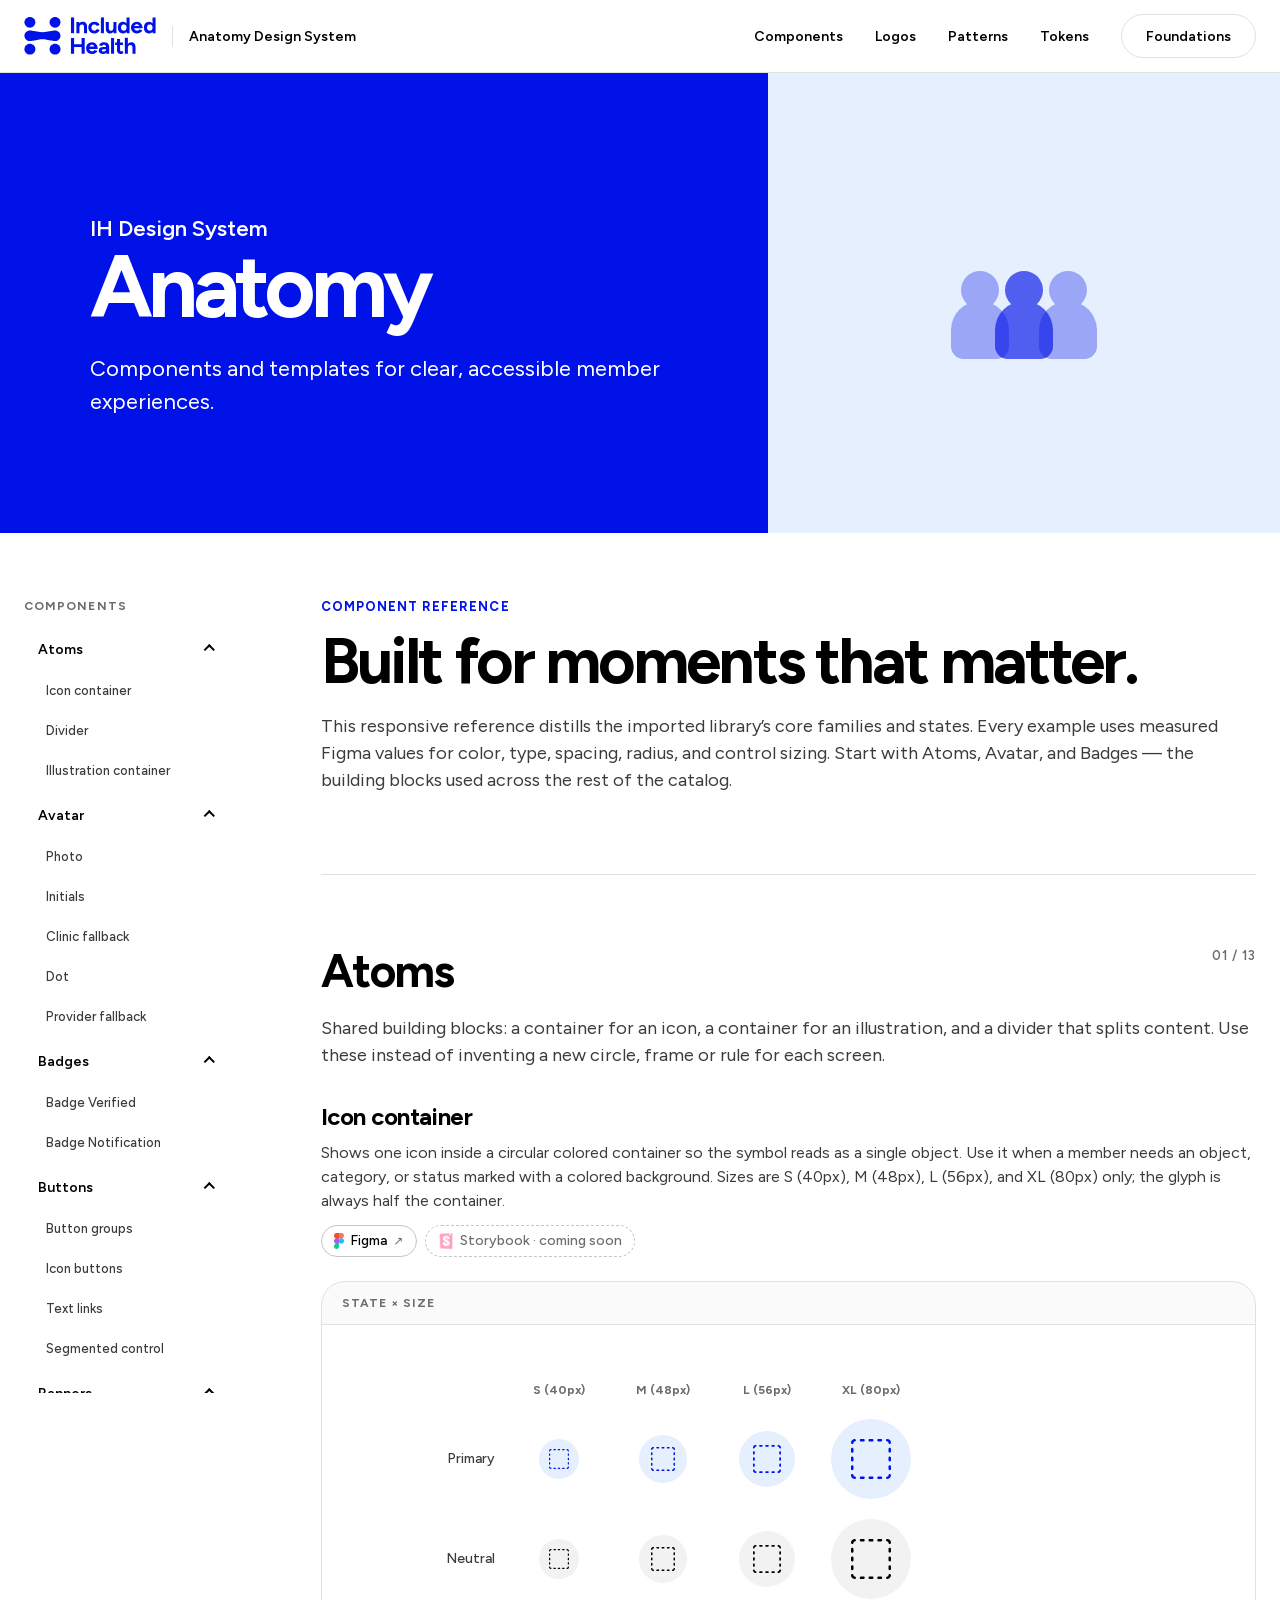
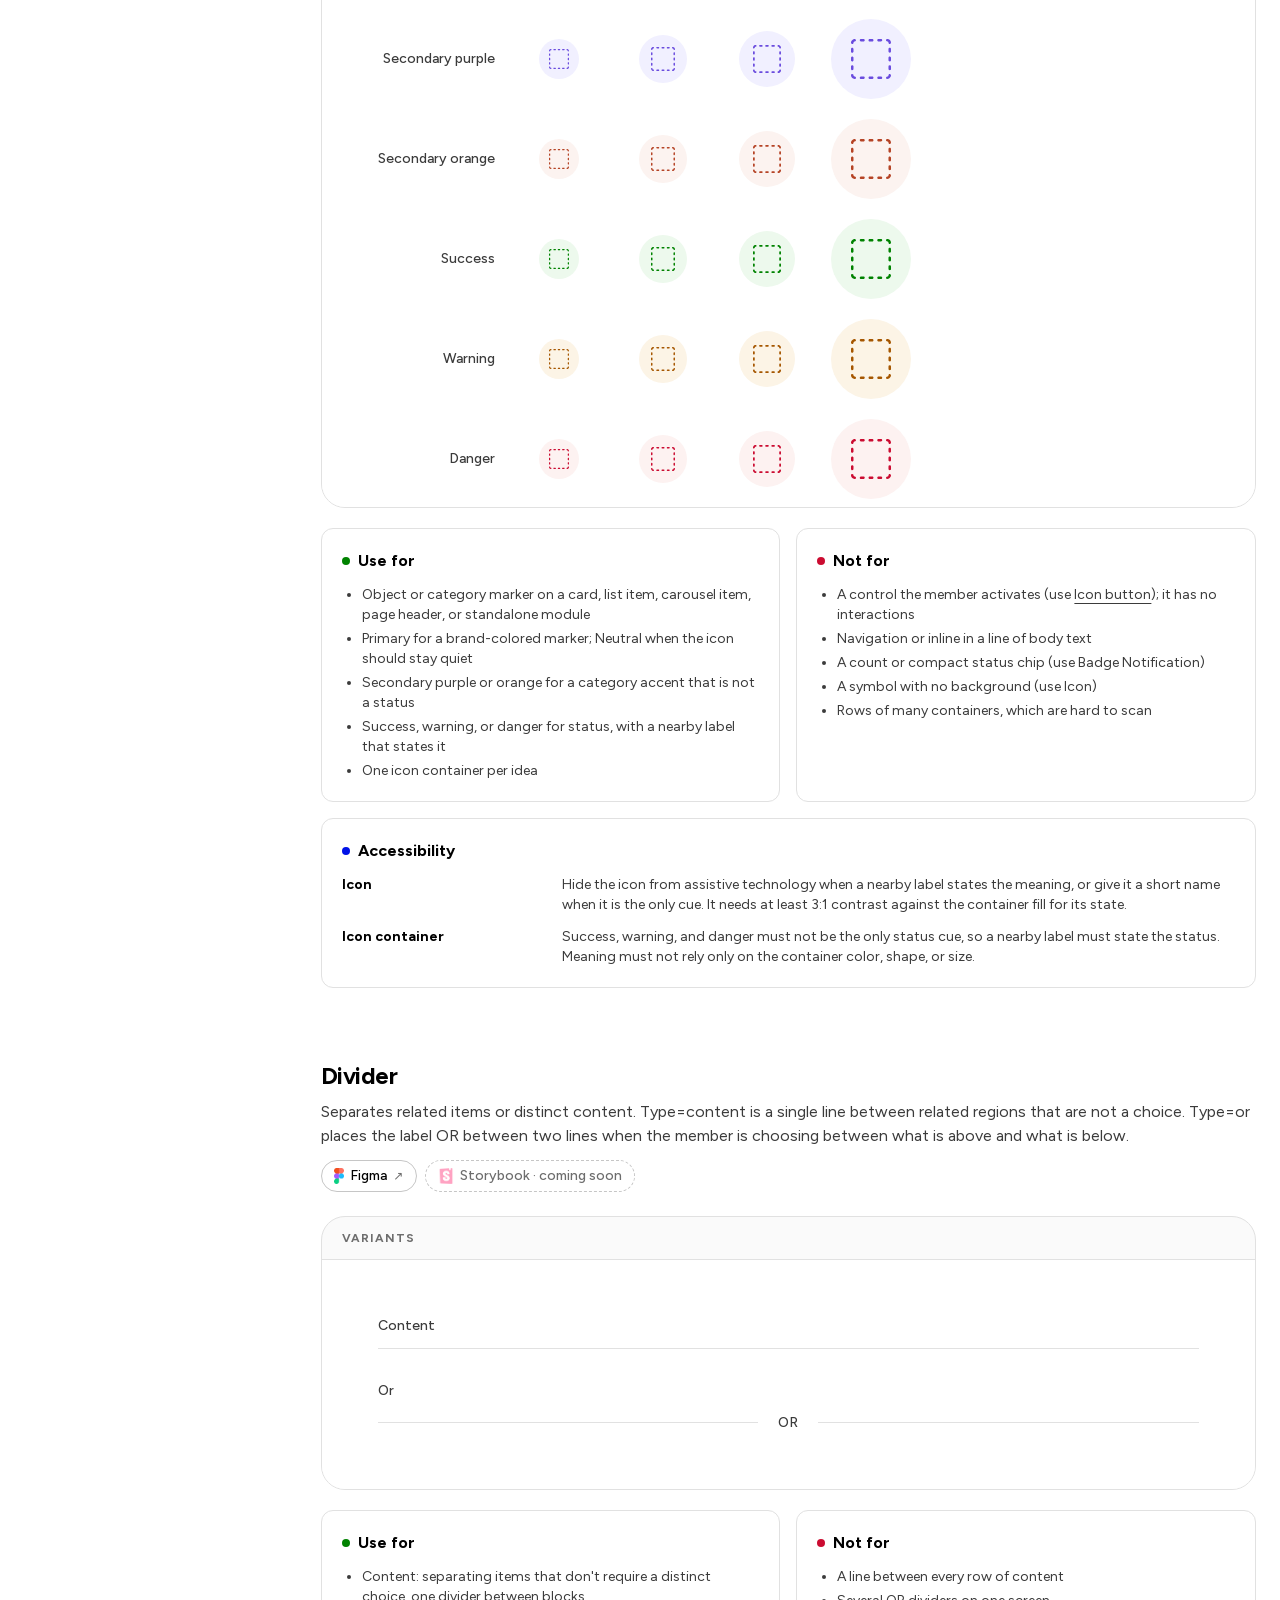
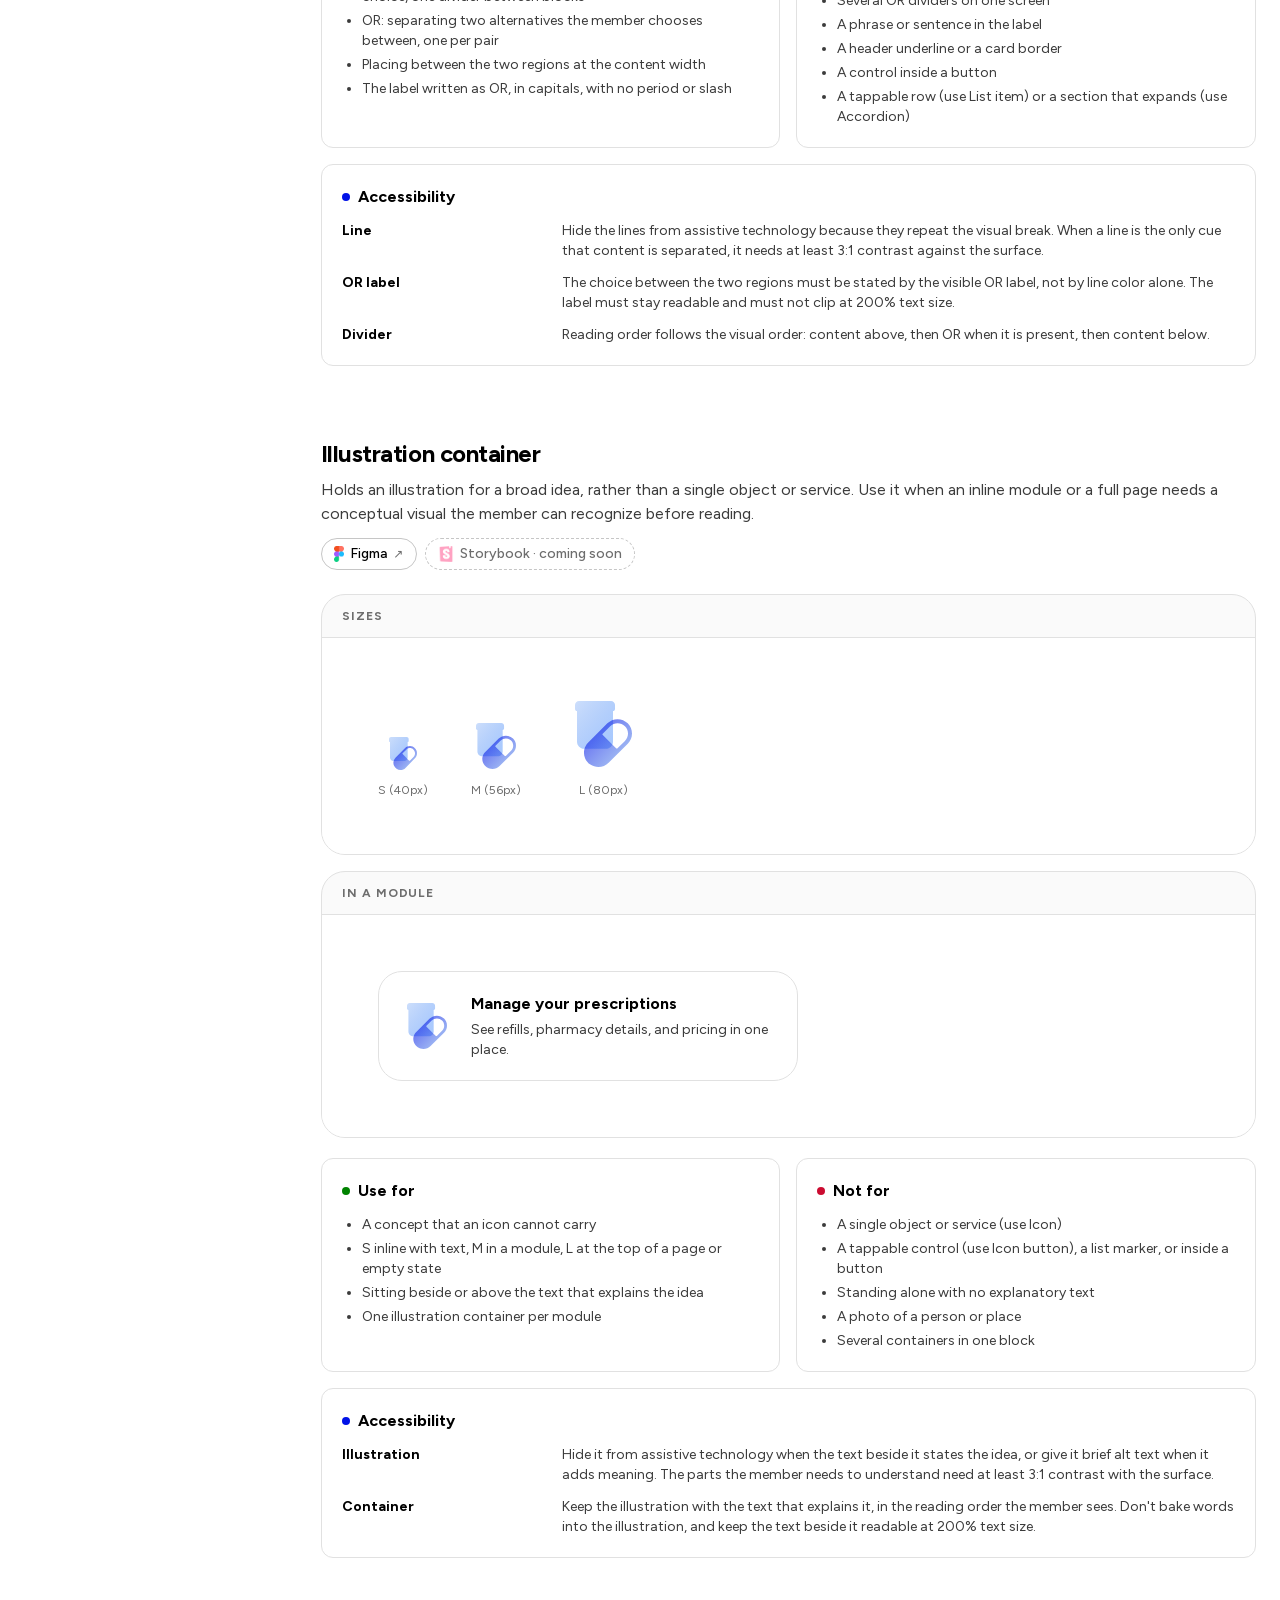
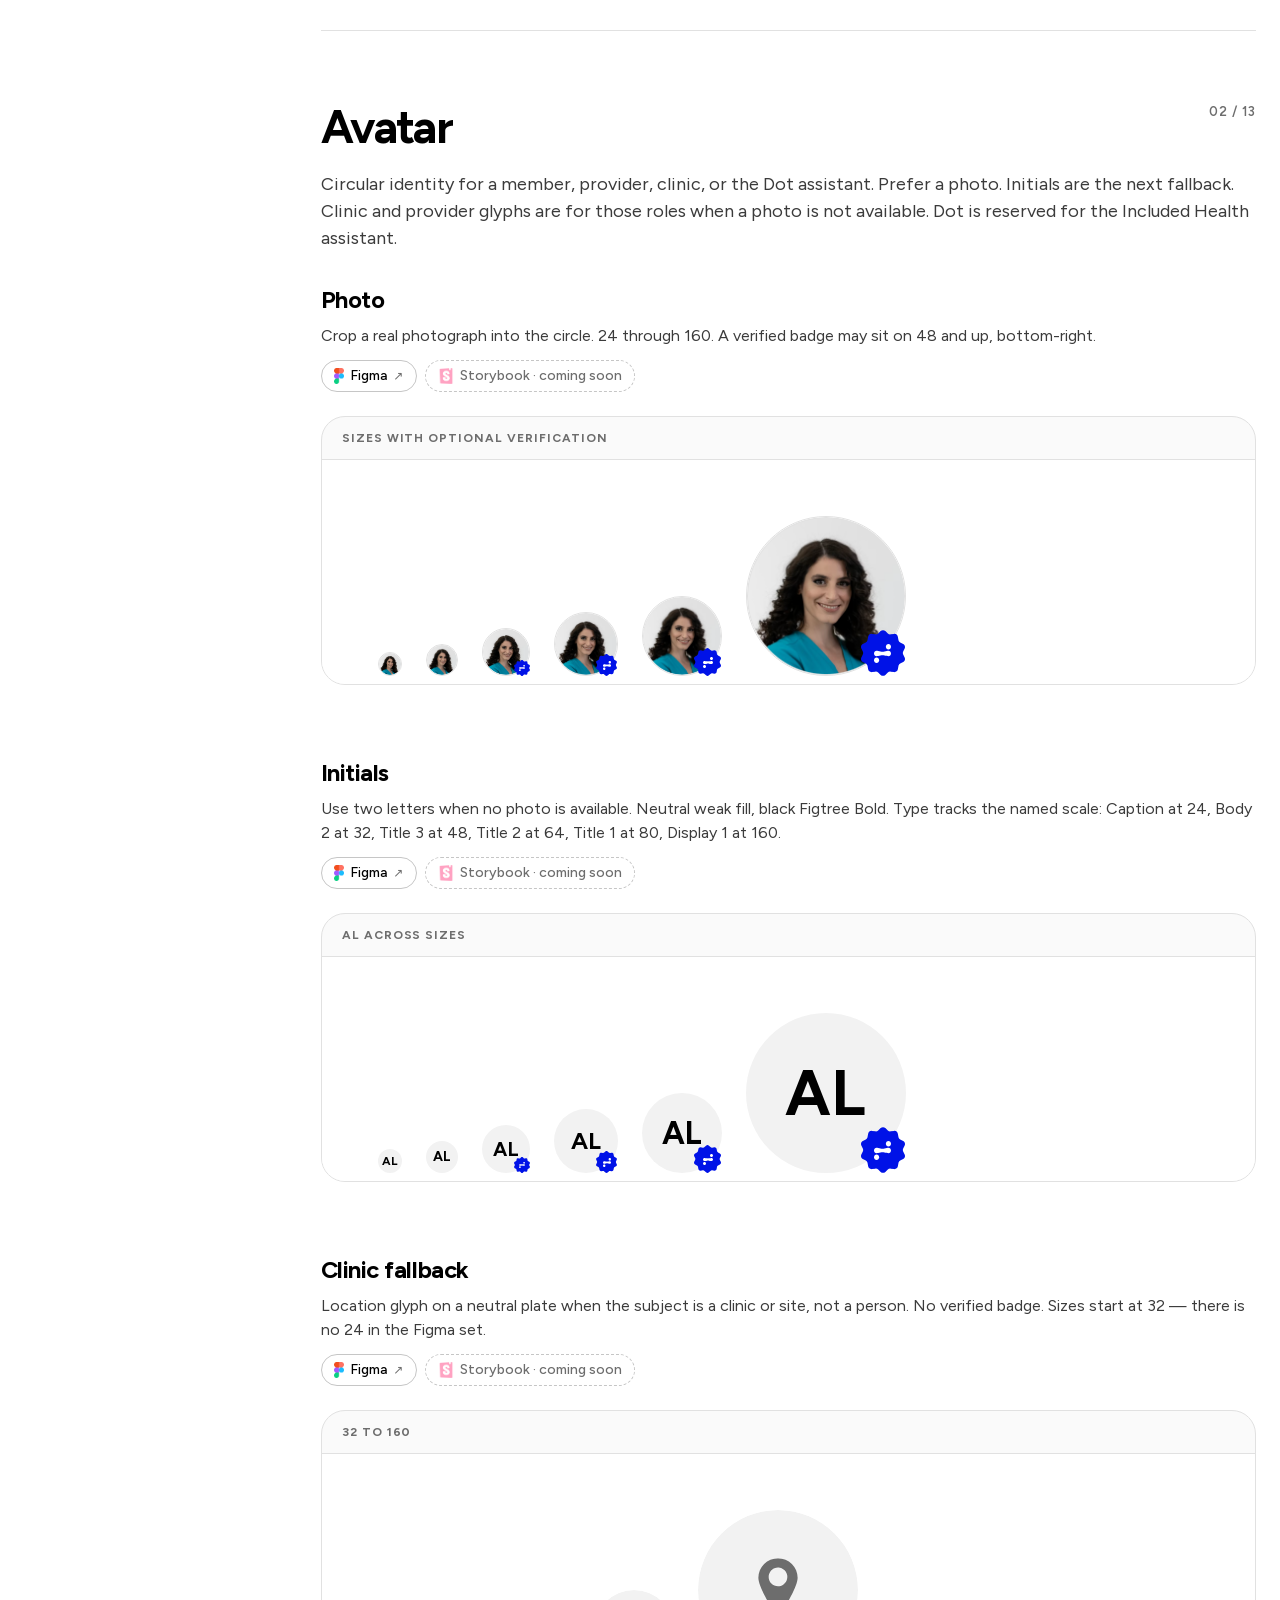
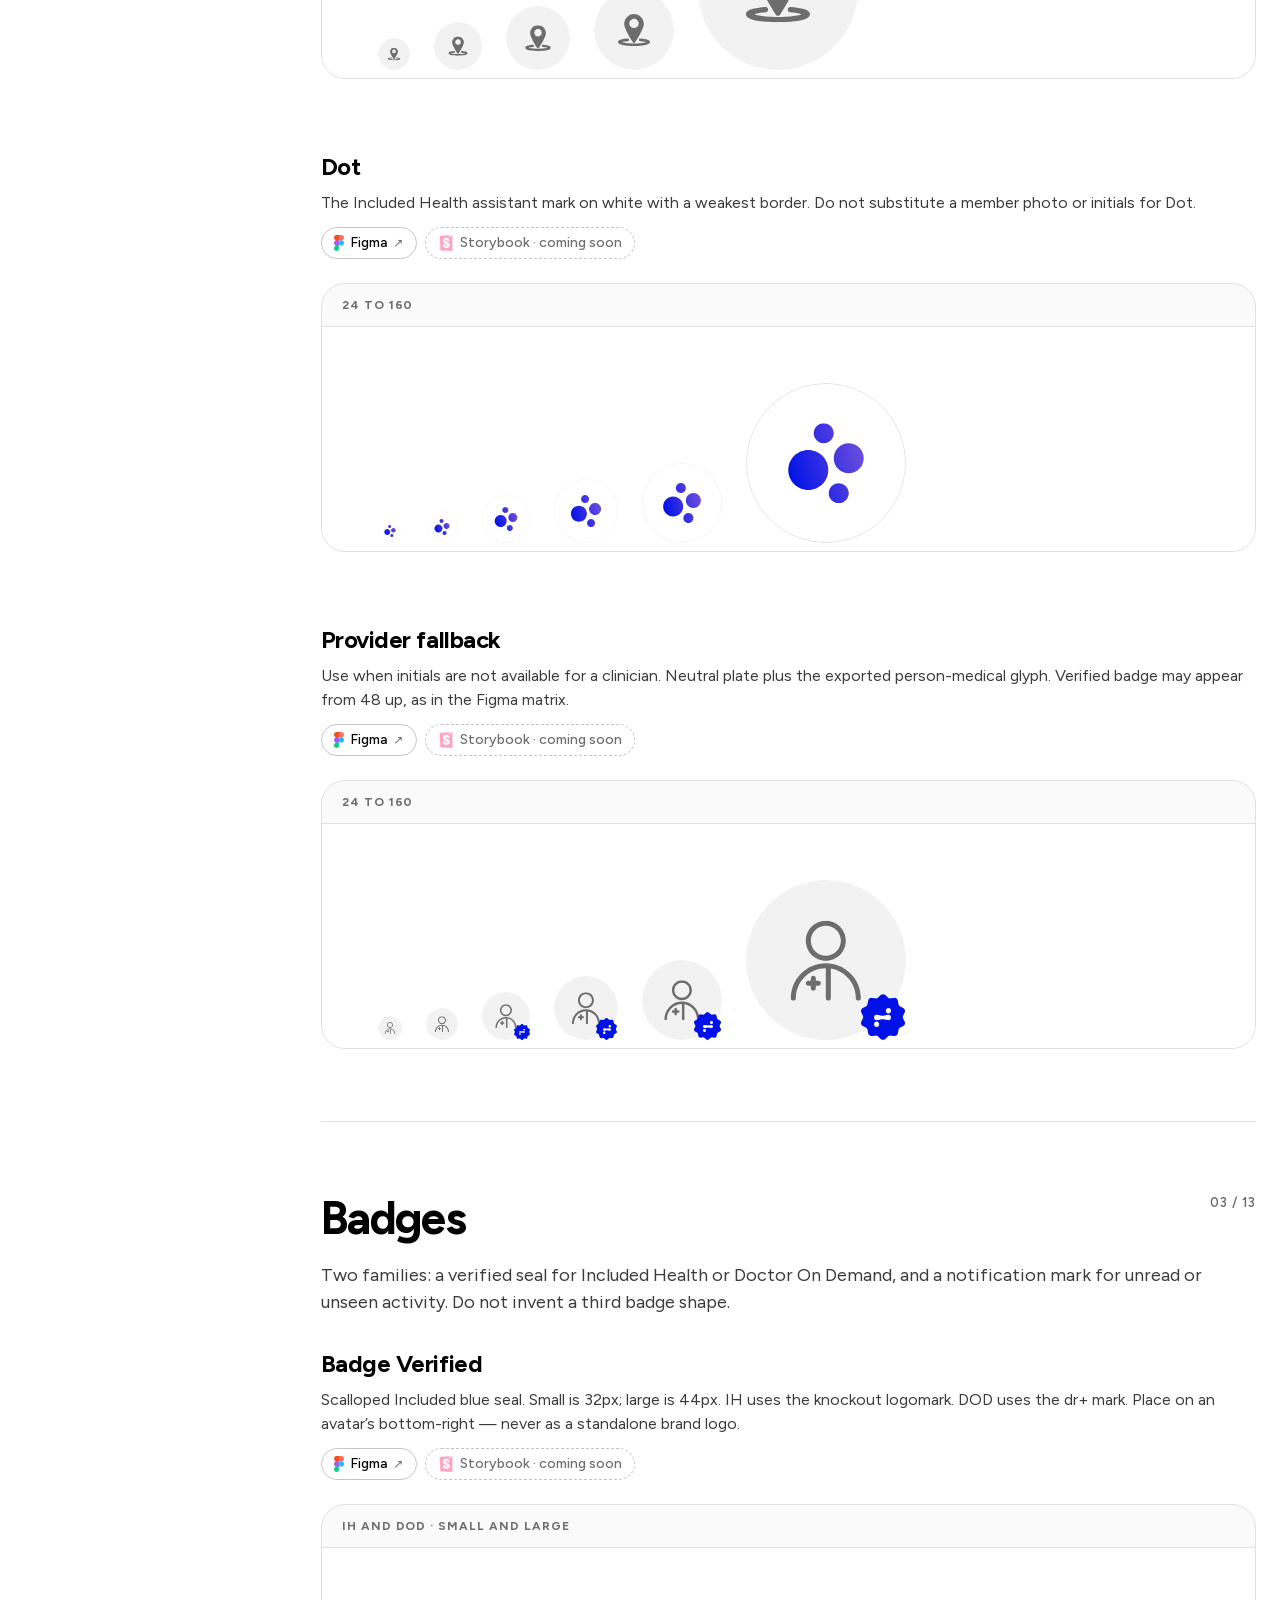
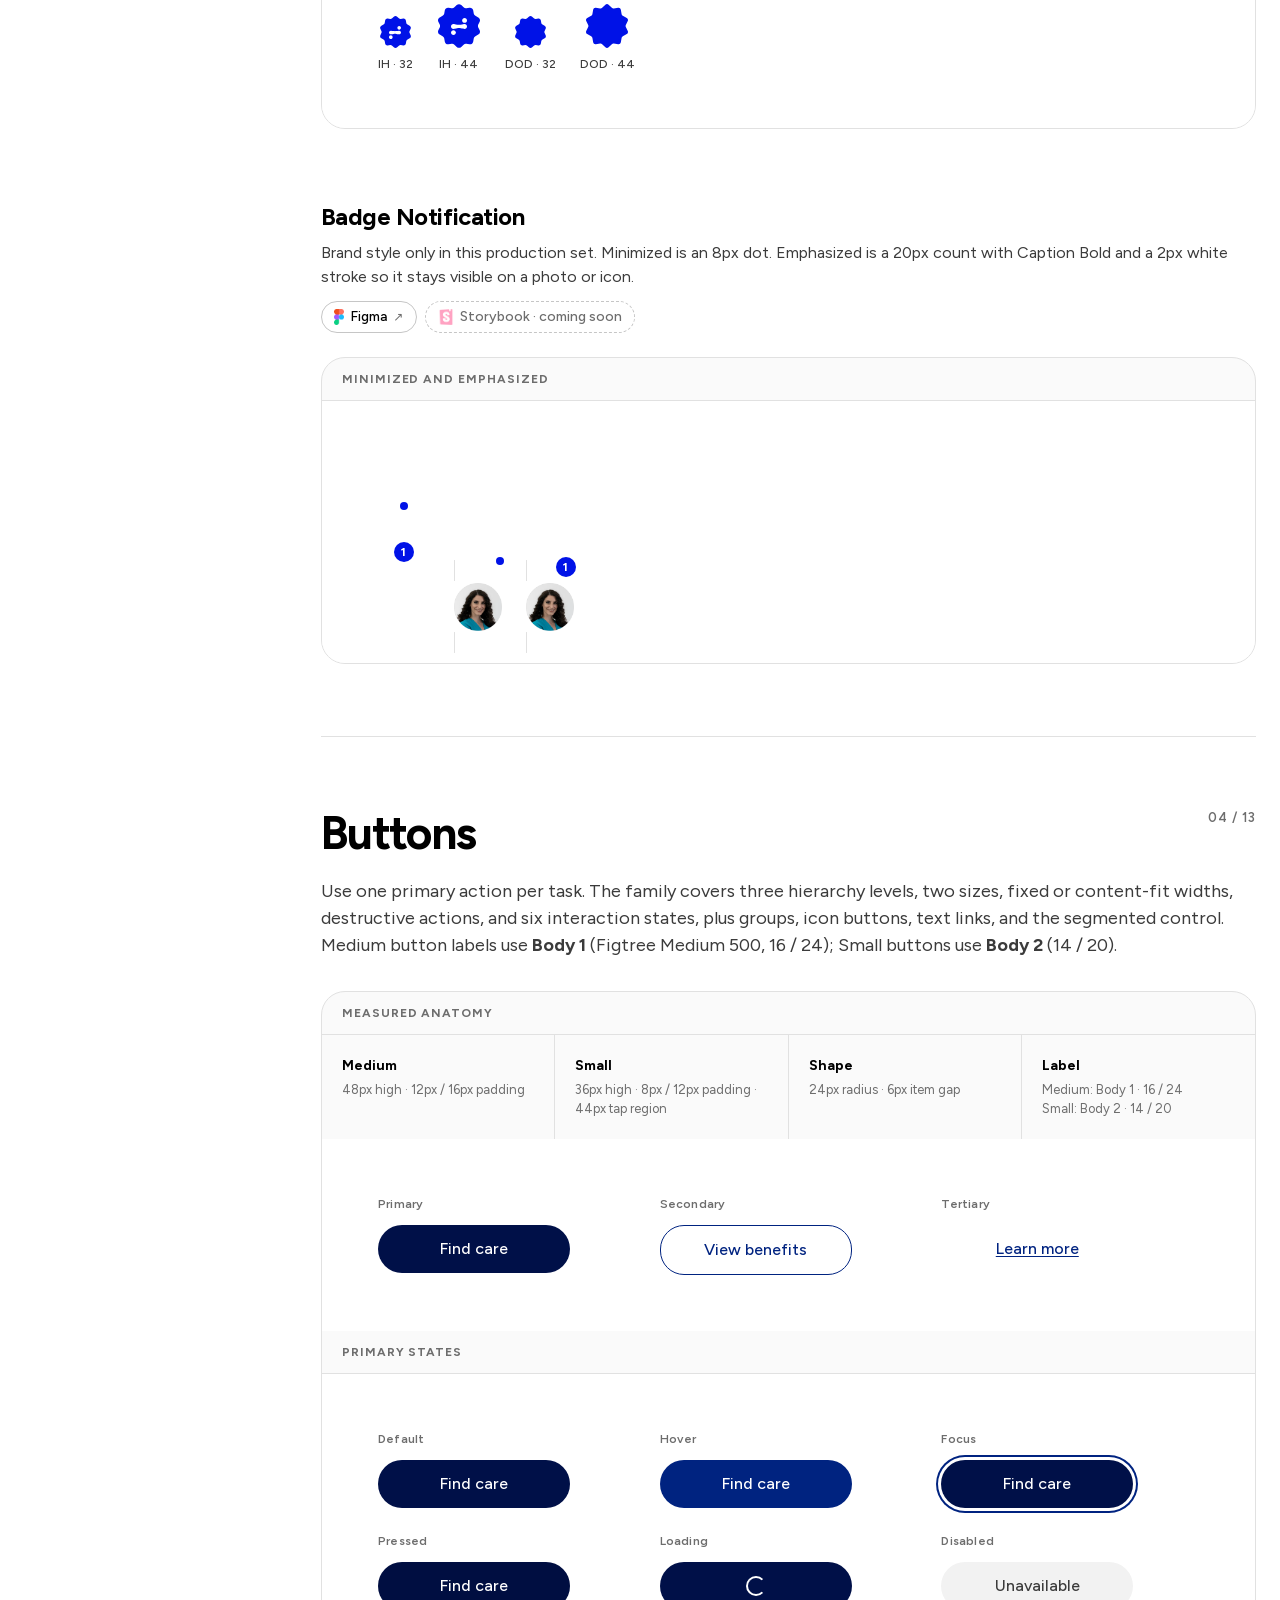
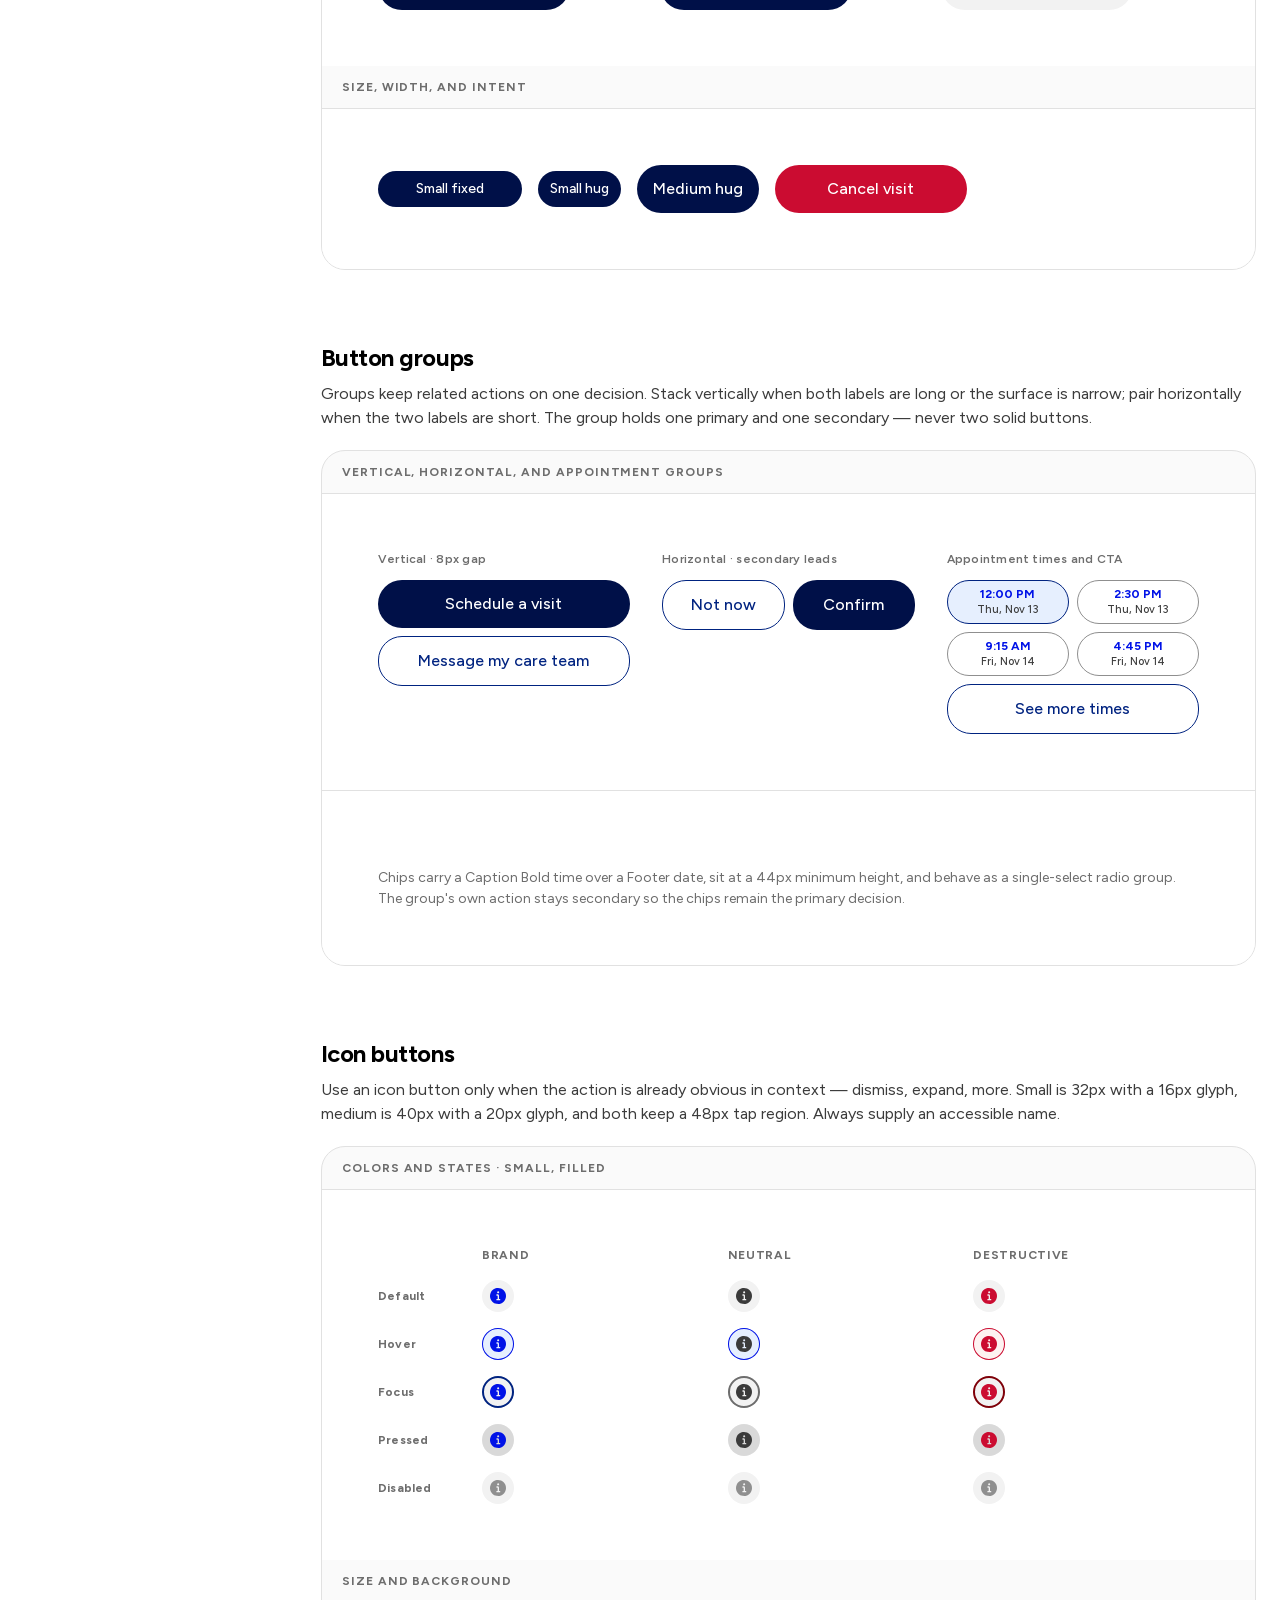
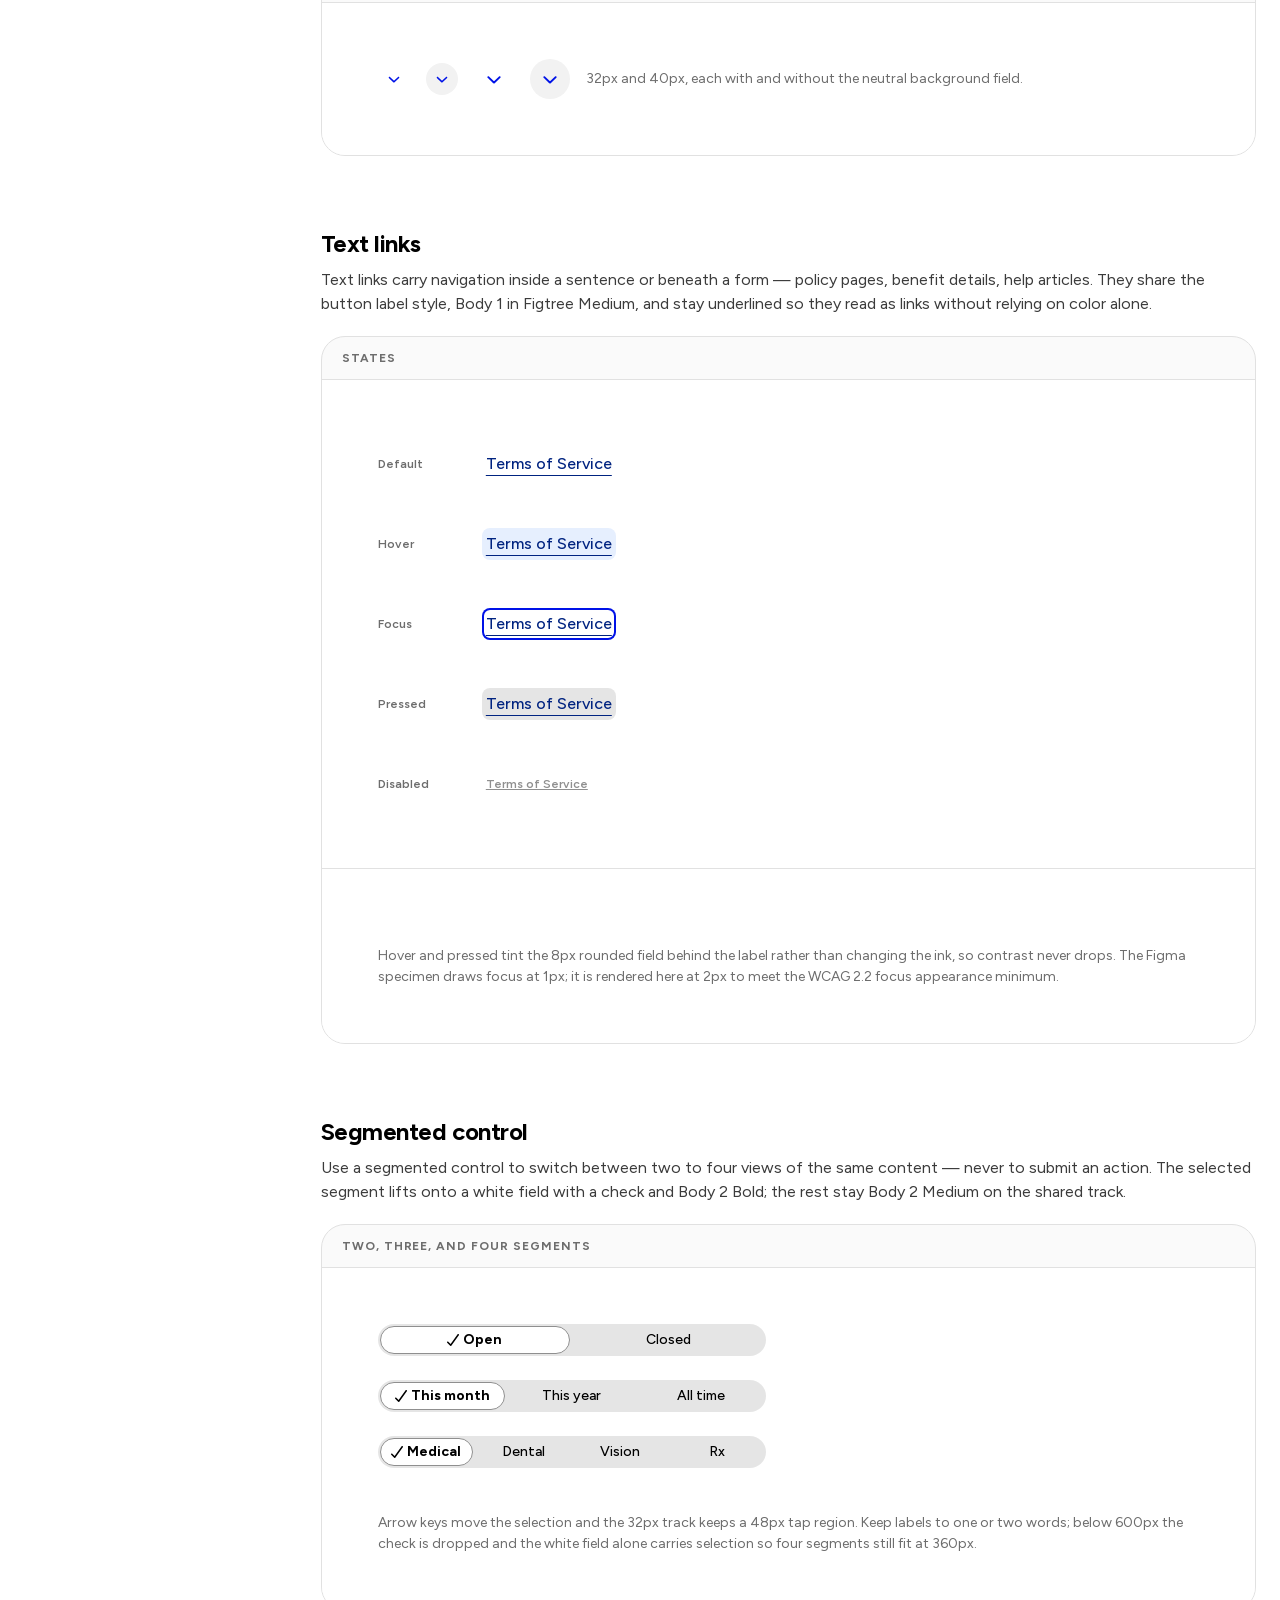
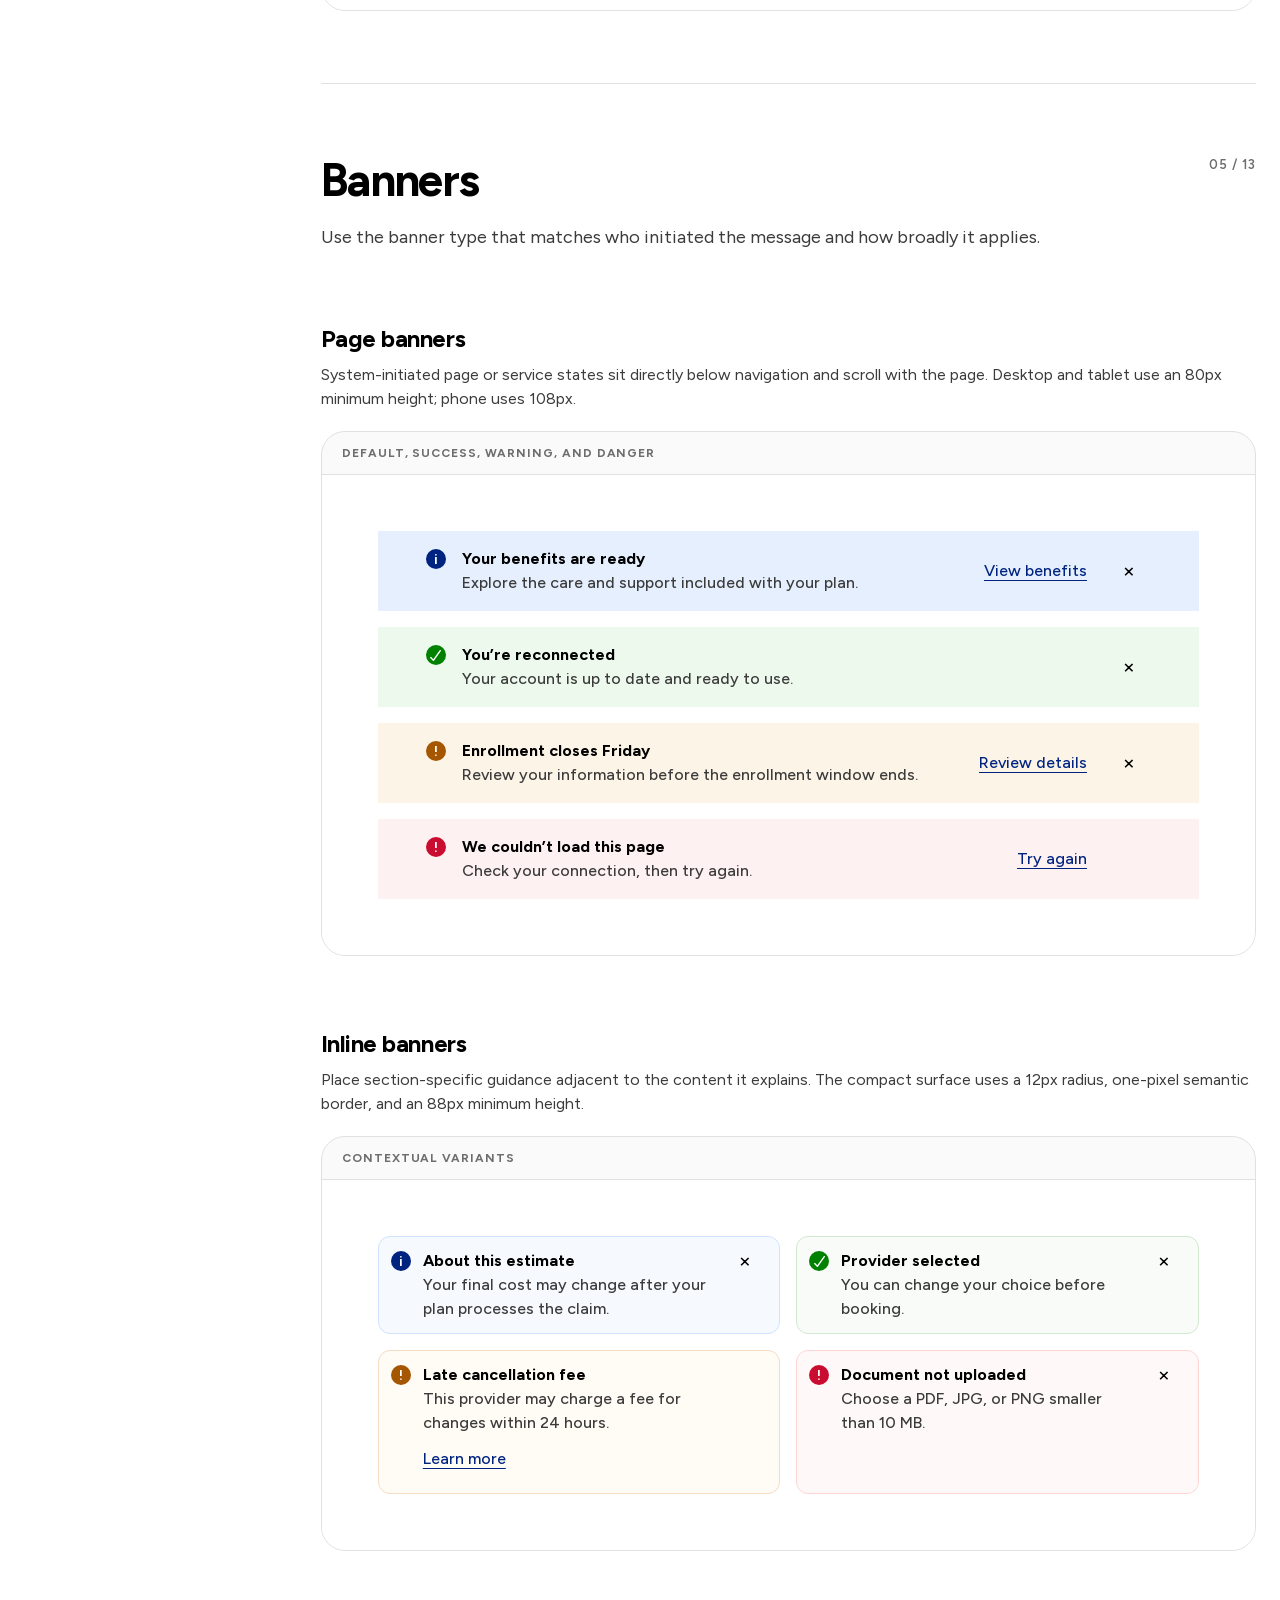
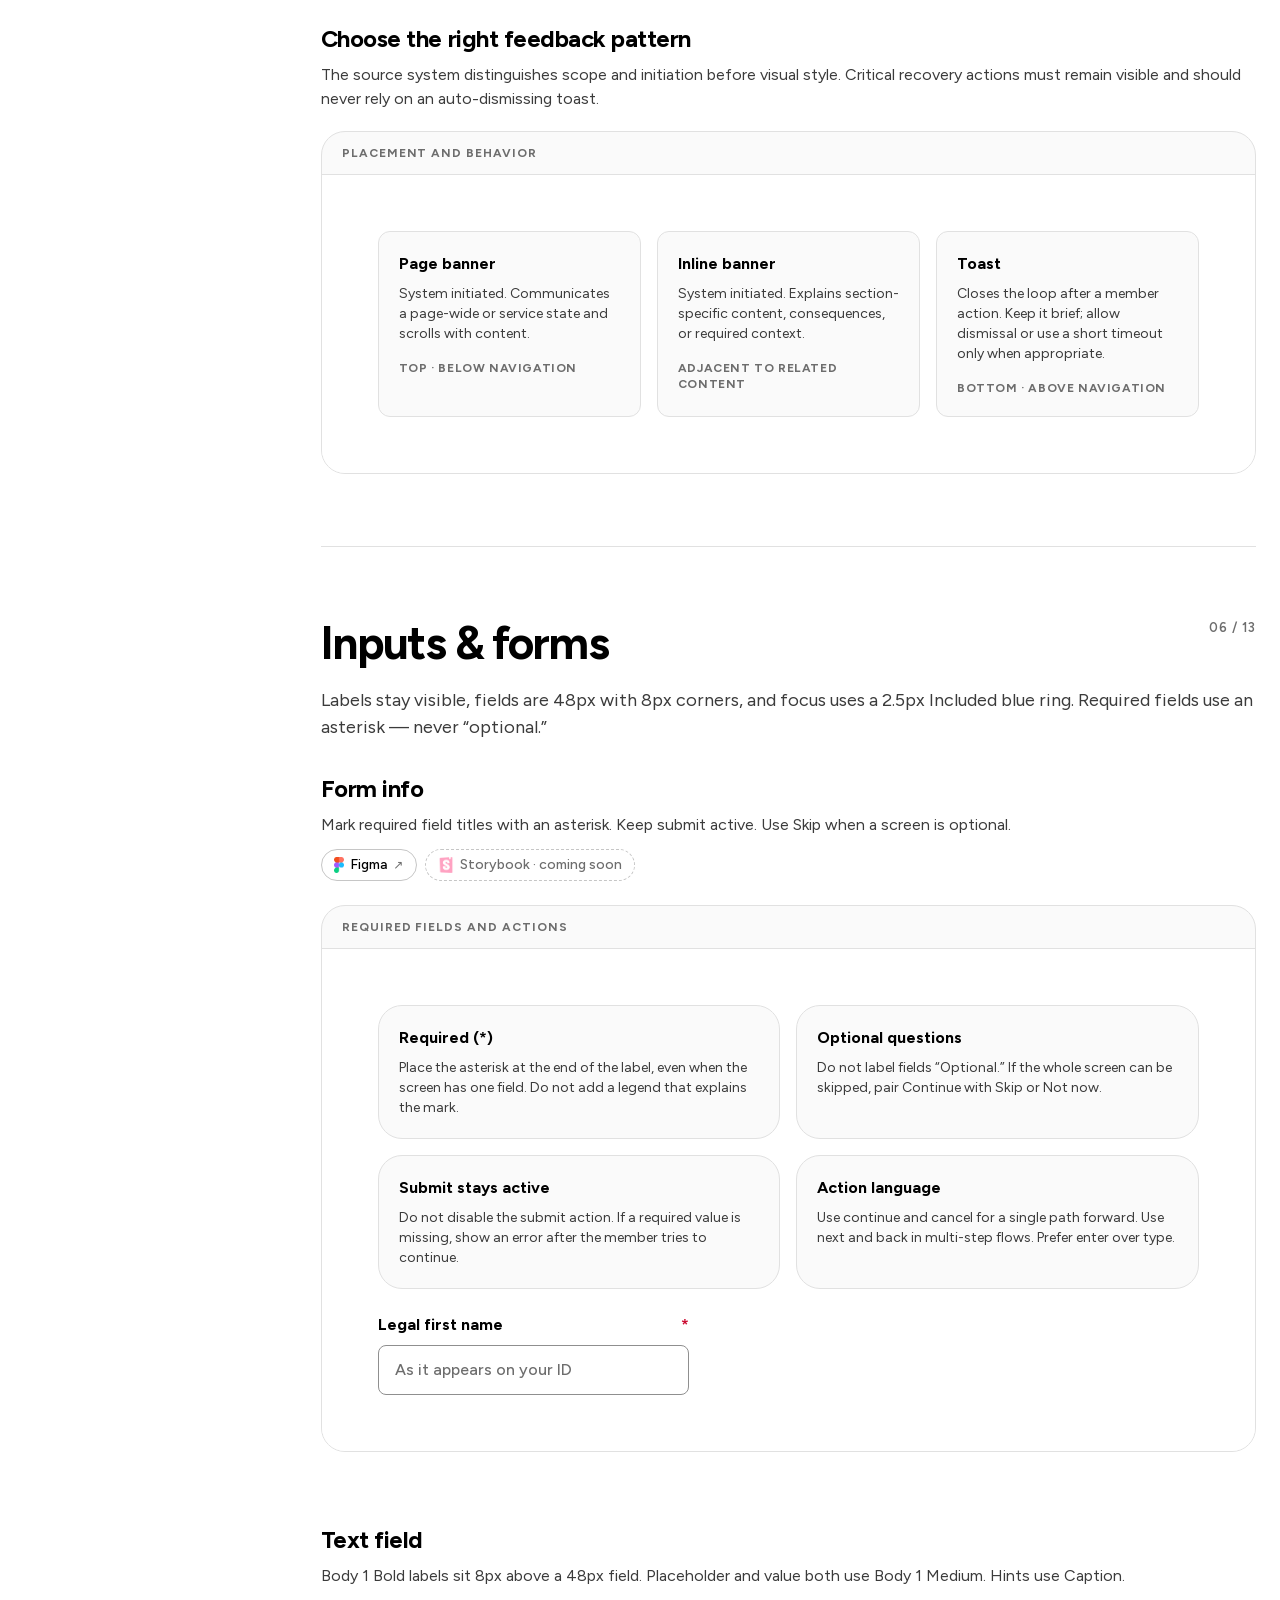
==== commit 8850017c: "Update Atoms to match Figma and refine component template - Atoms: Figma copy for Icon container and" ====
--- a/docs/index.html
+++ b/docs/index.html
@@ -48,6 +48,7 @@
           <div class="nav-subs" id="nav-subs-atoms">
             <a class="sub" href="#icon-container">Icon container</a>
             <a class="sub" href="#divider">Divider</a>
+            <a class="sub" href="#illustration-container">Illustration container</a>
           </div>
         </div>
         <div class="nav-group" data-nav-group="avatar">
@@ -213,21 +214,21 @@
 
       <section class="component-section" id="atoms" data-od-id="atoms-section">
         <div class="section-head">
-          <div><p class="eyebrow">Primitives</p><h3>Atoms</h3><p>Shared containers that wrap an icon or split content. Use these instead of inventing a new circle or rule for each screen.</p></div>
+          <div><h3>Atoms</h3><p>Shared building blocks: a container for an icon, a container for an illustration, and a divider that splits content. Use these instead of inventing a new circle, frame or rule for each screen.</p></div>
           <span class="count">01 / 13</span>
         </div>
 
         <section class="card-subsection" id="icon-container" data-od-id="icon-container-subsection">
-          <div class="sub-head"><p class="eyebrow">Icon plate</p><h4>Icon container</h4><p>A circular plate for a single glyph. Production sizes in the component set are 40, 48, 56, and 80. The inner placeholder scales 20 / 24 / 28 / 40. The page also documents 16, 24, 32, 64, and 160 as related image-container sizes — do not mix those into this plate unless a spec says so.</p></div>
+          <div class="sub-head"><h4>Icon container</h4><p>Shows one icon inside a circular colored container so the symbol reads as a single object. Use it when a member needs an object, category, or status marked with a colored background. Sizes are S (40px), M (48px), L (56px), and XL (80px) only; the glyph is always half the container.</p><div class="source-links"><a class="source-link" href="https://www.figma.com/design/VT79VSlhYlpl0g2JS9vLKt/Anatomy--IH-Design-System?node-id=47425-22964" target="_blank" rel="noopener"><img src="assets/images/figma-logo.webp" alt="">Figma</a><span class="source-link pending" title="Storybook link coming soon"><img src="assets/images/storybook-logo.webp" alt="">Storybook · coming soon</span></div></div>
           <div class="demo">
             <div class="demo-label">State × size</div>
             <div class="stage avatar-scroll">
               <div class="atom-matrix" data-od-id="icon-container-matrix">
                 <span></span>
-                <p class="col-label">40</p>
-                <p class="col-label">48</p>
-                <p class="col-label">56</p>
-                <p class="col-label">80</p>
+                <p class="col-label">S (40px)</p>
+                <p class="col-label">M (48px)</p>
+                <p class="col-label">L (56px)</p>
+                <p class="col-label">XL (80px)</p>
                 <p class="row-label">Primary</p>
                 <span class="ic ic-40 primary" aria-hidden="true"><span class="ph"></span></span>
                 <span class="ic ic-48 primary" aria-hidden="true"><span class="ph"></span></span>
@@ -238,12 +239,12 @@
                 <span class="ic ic-48 neutral" aria-hidden="true"><span class="ph"></span></span>
                 <span class="ic ic-56 neutral" aria-hidden="true"><span class="ph"></span></span>
                 <span class="ic ic-80 neutral" aria-hidden="true"><span class="ph"></span></span>
-                <p class="row-label">Purple</p>
+                <p class="row-label">Secondary purple</p>
                 <span class="ic ic-40 purple" aria-hidden="true"><span class="ph"></span></span>
                 <span class="ic ic-48 purple" aria-hidden="true"><span class="ph"></span></span>
                 <span class="ic ic-56 purple" aria-hidden="true"><span class="ph"></span></span>
                 <span class="ic ic-80 purple" aria-hidden="true"><span class="ph"></span></span>
-                <p class="row-label">Orange</p>
+                <p class="row-label">Secondary orange</p>
                 <span class="ic ic-40 orange" aria-hidden="true"><span class="ph"></span></span>
                 <span class="ic ic-48 orange" aria-hidden="true"><span class="ph"></span></span>
                 <span class="ic ic-56 orange" aria-hidden="true"><span class="ph"></span></span>
@@ -264,34 +265,80 @@
                 <span class="ic ic-56 danger" aria-hidden="true"><span class="ph"></span></span>
                 <span class="ic ic-80 danger" aria-hidden="true"><span class="ph"></span></span>
               </div>
-              <p class="card-spec-note">Figma: radius max 9999 · surfaces brand/neutral/accentOne/accentTwo/success/warning/danger weak · glyph uses the exported placeholder, tinted with the matching text token.</p>
-            </div>
+            </div>
+          </div>
+          <div class="guide" data-od-id="icon-container-guidance">
+            <section class="guide-card use"><h5>Use for</h5><ul><li>Object or category marker on a card, list item, carousel item, page header, or standalone module</li><li>Primary for a brand-colored marker; Neutral when the icon should stay quiet</li><li>Secondary purple or orange for a category accent that is not a status</li><li>Success, warning, or danger for status, with a nearby label that states it</li><li>One icon container per idea</li></ul></section>
+            <section class="guide-card avoid"><h5>Not for</h5><ul><li>A control the member activates (use <a href="#icon-buttons">Icon button</a>); it has no interactions</li><li>Navigation or inline in a line of body text</li><li>A count or compact status chip (use Badge Notification)</li><li>A symbol with no background (use Icon)</li><li>Rows of many containers, which are hard to scan</li></ul></section>
+            <section class="guide-card wide"><h5>Accessibility</h5><dl>
+              <dt>Icon</dt><dd><p>Hide the icon from assistive technology when a nearby label states the meaning, or give it a short name when it is the only cue. It needs at least 3:1 contrast against the container fill for its state.</p></dd>
+              <dt>Icon container</dt><dd><p>Success, warning, and danger must not be the only status cue, so a nearby label must state the status. Meaning must not rely only on the container color, shape, or size.</p></dd>
+            </dl></section>
           </div>
         </section>
 
         <section class="card-subsection" id="divider" data-od-id="divider-subsection">
-          <div class="sub-head"><p class="eyebrow">Separation</p><h4>Divider</h4><p>Two types: a 1px content rule, and an OR rule that splits a line around Body 2 Medium label. Reference width is 343px.</p></div>
-          <div class="demo">
-            <div class="demo-label">Content and OR</div>
+          <div class="sub-head"><h4>Divider</h4><p>Separates related items or distinct content. Type=content is a single line between related regions that are not a choice. Type=or places the label OR between two lines when the member is choosing between what is above and what is below.</p><div class="source-links"><a class="source-link" href="https://www.figma.com/design/VT79VSlhYlpl0g2JS9vLKt/Anatomy--IH-Design-System?node-id=47624-55843" target="_blank" rel="noopener"><img src="assets/images/figma-logo.webp" alt="">Figma</a><span class="source-link pending" title="Storybook link coming soon"><img src="assets/images/storybook-logo.webp" alt="">Storybook · coming soon</span></div></div>
+          <div class="demo">
+            <div class="demo-label">Variants</div>
             <div class="stage">
               <div class="divider-stack" data-od-id="divider-types">
-                <div class="divider-content" role="separator"></div>
-                <div class="divider-or" role="separator"><span>OR</span></div>
-              </div>
-              <p class="card-spec-note">Figma: Type=content is a hairline in border/weakest. Type=or uses 20px gaps and text/neutral/strong (#3b3b3b).</p>
-            </div>
+                <div class="variant"><p class="variant-label">Content</p><div class="divider-content" role="separator"></div></div>
+                <div class="variant"><p class="variant-label">Or</p><div class="divider-or" role="separator"><span>OR</span></div></div>
+              </div>
+            </div>
+          </div>
+          <div class="guide" data-od-id="divider-guidance">
+            <section class="guide-card use"><h5>Use for</h5><ul><li>Content: separating items that don't require a distinct choice, one divider between blocks</li><li>OR: separating two alternatives the member chooses between, one per pair</li><li>Placing between the two regions at the content width</li><li>The label written as OR, in capitals, with no period or slash</li></ul></section>
+            <section class="guide-card avoid"><h5>Not for</h5><ul><li>A line between every row of content</li><li>Several OR dividers on one screen</li><li>A phrase or sentence in the label</li><li>A header underline or a card border</li><li>A control inside a button</li><li>A tappable row (use List item) or a section that expands (use Accordion)</li></ul></section>
+            <section class="guide-card wide"><h5>Accessibility</h5><dl>
+              <dt>Line</dt><dd><p>Hide the lines from assistive technology because they repeat the visual break. When a line is the only cue that content is separated, it needs at least 3:1 contrast against the surface.</p></dd>
+              <dt>OR label</dt><dd><p>The choice between the two regions must be stated by the visible OR label, not by line color alone. The label must stay readable and must not clip at 200% text size.</p></dd>
+              <dt>Divider</dt><dd><p>Reading order follows the visual order: content above, then OR when it is present, then content below.</p></dd>
+            </dl></section>
+          </div>
+        </section>
+
+        <section class="card-subsection" id="illustration-container" data-od-id="illustration-container-subsection">
+          <div class="sub-head"><h4>Illustration container</h4><p>Holds an illustration for a broad idea, rather than a single object or service. Use it when an inline module or a full page needs a conceptual visual the member can recognize before reading.</p><div class="source-links"><a class="source-link" href="https://www.figma.com/design/VT79VSlhYlpl0g2JS9vLKt/Anatomy--IH-Design-System?node-id=49983-20353" target="_blank" rel="noopener"><img src="assets/images/figma-logo.webp" alt="">Figma</a><span class="source-link pending" title="Storybook link coming soon"><img src="assets/images/storybook-logo.webp" alt="">Storybook · coming soon</span></div></div>
+          <div class="demo">
+            <div class="demo-label">Sizes</div>
+            <div class="stage">
+              <div class="illo-row" data-od-id="illustration-container-sizes">
+                <figure><span class="illo illo-s"><img src="assets/images/illo-pill-bottle.svg" alt=""></span><figcaption>S (40px)</figcaption></figure>
+                <figure><span class="illo illo-m"><img src="assets/images/illo-pill-bottle.svg" alt=""></span><figcaption>M (56px)</figcaption></figure>
+                <figure><span class="illo illo-l"><img src="assets/images/illo-pill-bottle.svg" alt=""></span><figcaption>L (80px)</figcaption></figure>
+              </div>
+            </div>
+          </div>
+          <div class="demo" style="margin-top: var(--s4)">
+            <div class="demo-label">In a module</div>
+            <div class="stage">
+              <div class="illo-example" data-od-id="illustration-container-example">
+                <span class="illo illo-m"><img src="assets/images/illo-pill-bottle.svg" alt=""></span>
+                <div><strong>Manage your prescriptions</strong><p>See refills, pharmacy details, and pricing in one place.</p></div>
+              </div>
+            </div>
+          </div>
+          <div class="guide" data-od-id="illustration-container-guidance">
+            <section class="guide-card use"><h5>Use for</h5><ul><li>A concept that an icon cannot carry</li><li>S inline with text, M in a module, L at the top of a page or empty state</li><li>Sitting beside or above the text that explains the idea</li><li>One illustration container per module</li></ul></section>
+            <section class="guide-card avoid"><h5>Not for</h5><ul><li>A single object or service (use Icon)</li><li>A tappable control (use Icon button), a list marker, or inside a button</li><li>Standing alone with no explanatory text</li><li>A photo of a person or place</li><li>Several containers in one block</li></ul></section>
+            <section class="guide-card wide"><h5>Accessibility</h5><dl>
+              <dt>Illustration</dt><dd><p>Hide it from assistive technology when the text beside it states the idea, or give it brief alt text when it adds meaning. The parts the member needs to understand need at least 3:1 contrast with the surface.</p></dd>
+              <dt>Container</dt><dd><p>Keep the illustration with the text that explains it, in the reading order the member sees. Don't bake words into the illustration, and keep the text beside it readable at 200% text size.</p></dd>
+            </dl></section>
           </div>
         </section>
       </section>
 
       <section class="component-section" id="avatar" data-od-id="avatar-section">
         <div class="section-head">
-          <div><p class="eyebrow">Identity</p><h3>Avatar</h3><p>Circular identity for a member, provider, clinic, or the Dot assistant. Prefer a photo. Initials are the next fallback. Clinic and provider glyphs are for those roles when a photo is not available. Dot is reserved for the Included Health assistant.</p></div>
+          <div><h3>Avatar</h3><p>Circular identity for a member, provider, clinic, or the Dot assistant. Prefer a photo. Initials are the next fallback. Clinic and provider glyphs are for those roles when a photo is not available. Dot is reserved for the Included Health assistant.</p></div>
           <span class="count">02 / 13</span>
         </div>
 
         <section class="card-subsection" id="avatar-photo" data-od-id="avatar-photo-subsection">
-          <div class="sub-head"><p class="eyebrow">Preferred</p><h4>Photo</h4><p>Crop a real photograph into the circle. 24 through 160. A verified badge may sit on 48 and up, bottom-right.</p></div>
+          <div class="sub-head"><h4>Photo</h4><p>Crop a real photograph into the circle. 24 through 160. A verified badge may sit on 48 and up, bottom-right.</p><div class="source-links"><a class="source-link" href="https://www.figma.com/design/VT79VSlhYlpl0g2JS9vLKt/Anatomy--IH-Design-System?node-id=46757-15599" target="_blank" rel="noopener"><img src="assets/images/figma-logo.webp" alt="">Figma</a><span class="source-link pending" title="Storybook link coming soon"><img src="assets/images/storybook-logo.webp" alt="">Storybook · coming soon</span></div></div>
           <div class="demo">
             <div class="demo-label">Sizes with optional verification</div>
             <div class="stage avatar-scroll">
@@ -303,13 +350,12 @@
                 <span class="avatar av-80" aria-label="Verified member photo, 80"><span class="avatar-media"><img src="assets/images/d9ade7fcec.png" alt=""></span><span class="badge-verified ih"><img class="seal" src="assets/images/dbe80f9746.svg" alt=""><img class="mark" src="assets/images/59b0f4cf8b.svg" alt=""></span></span>
                 <span class="avatar av-160" aria-label="Verified member photo, 160"><span class="avatar-media"><img src="assets/images/d9ade7fcec.png" alt=""></span><span class="badge-verified ih"><img class="seal" src="assets/images/dbe80f9746.svg" alt=""><img class="mark" src="assets/images/59b0f4cf8b.svg" alt=""></span></span>
               </div>
-              <p class="card-spec-note">Figma sizes: 24, 32, 48, 64, 80, 160. Photo uses a 1px border/weakest ring. Verified overlay: 16 / 22 / 28 / 46 on 48 / 64 / 80 / 160.</p>
             </div>
           </div>
         </section>
 
         <section class="card-subsection" id="avatar-initials" data-od-id="avatar-initials-subsection">
-          <div class="sub-head"><p class="eyebrow">Fallback</p><h4>Initials</h4><p>Use two letters when no photo is available. Neutral weak fill, black Figtree Bold. Type tracks the named scale: Caption at 24, Body 2 at 32, Title 3 at 48, Title 2 at 64, Title 1 at 80, Display 1 at 160.</p></div>
+          <div class="sub-head"><h4>Initials</h4><p>Use two letters when no photo is available. Neutral weak fill, black Figtree Bold. Type tracks the named scale: Caption at 24, Body 2 at 32, Title 3 at 48, Title 2 at 64, Title 1 at 80, Display 1 at 160.</p><div class="source-links"><a class="source-link" href="https://www.figma.com/design/VT79VSlhYlpl0g2JS9vLKt/Anatomy--IH-Design-System?node-id=46757-15599" target="_blank" rel="noopener"><img src="assets/images/figma-logo.webp" alt="">Figma</a><span class="source-link pending" title="Storybook link coming soon"><img src="assets/images/storybook-logo.webp" alt="">Storybook · coming soon</span></div></div>
           <div class="demo">
             <div class="demo-label">AL across sizes</div>
             <div class="stage avatar-scroll">
@@ -326,7 +372,7 @@
         </section>
 
         <section class="card-subsection" id="avatar-clinic" data-od-id="avatar-clinic-subsection">
-          <div class="sub-head"><p class="eyebrow">Place</p><h4>Clinic fallback</h4><p>Location glyph on a neutral plate when the subject is a clinic or site, not a person. No verified badge. Sizes start at 32 — there is no 24 in the Figma set.</p></div>
+          <div class="sub-head"><h4>Clinic fallback</h4><p>Location glyph on a neutral plate when the subject is a clinic or site, not a person. No verified badge. Sizes start at 32 — there is no 24 in the Figma set.</p><div class="source-links"><a class="source-link" href="https://www.figma.com/design/VT79VSlhYlpl0g2JS9vLKt/Anatomy--IH-Design-System?node-id=46757-15599" target="_blank" rel="noopener"><img src="assets/images/figma-logo.webp" alt="">Figma</a><span class="source-link pending" title="Storybook link coming soon"><img src="assets/images/storybook-logo.webp" alt="">Storybook · coming soon</span></div></div>
           <div class="demo">
             <div class="demo-label">32 to 160</div>
             <div class="stage avatar-scroll">
@@ -342,7 +388,7 @@
         </section>
 
         <section class="card-subsection" id="avatar-dot" data-od-id="avatar-dot-subsection">
-          <div class="sub-head"><p class="eyebrow">Assistant</p><h4>Dot</h4><p>The Included Health assistant mark on white with a weakest border. Do not substitute a member photo or initials for Dot.</p></div>
+          <div class="sub-head"><h4>Dot</h4><p>The Included Health assistant mark on white with a weakest border. Do not substitute a member photo or initials for Dot.</p><div class="source-links"><a class="source-link" href="https://www.figma.com/design/VT79VSlhYlpl0g2JS9vLKt/Anatomy--IH-Design-System?node-id=46757-12799" target="_blank" rel="noopener"><img src="assets/images/figma-logo.webp" alt="">Figma</a><span class="source-link pending" title="Storybook link coming soon"><img src="assets/images/storybook-logo.webp" alt="">Storybook · coming soon</span></div></div>
           <div class="demo">
             <div class="demo-label">24 to 160</div>
             <div class="stage avatar-scroll">
@@ -359,7 +405,7 @@
         </section>
 
         <section class="card-subsection" id="avatar-provider" data-od-id="avatar-provider-subsection">
-          <div class="sub-head"><p class="eyebrow">Clinician fallback</p><h4>Provider fallback</h4><p>Use when initials are not available for a clinician. Neutral plate plus the exported person-medical glyph. Verified badge may appear from 48 up, as in the Figma matrix.</p></div>
+          <div class="sub-head"><h4>Provider fallback</h4><p>Use when initials are not available for a clinician. Neutral plate plus the exported person-medical glyph. Verified badge may appear from 48 up, as in the Figma matrix.</p><div class="source-links"><a class="source-link" href="https://www.figma.com/design/VT79VSlhYlpl0g2JS9vLKt/Anatomy--IH-Design-System?node-id=46757-15599" target="_blank" rel="noopener"><img src="assets/images/figma-logo.webp" alt="">Figma</a><span class="source-link pending" title="Storybook link coming soon"><img src="assets/images/storybook-logo.webp" alt="">Storybook · coming soon</span></div></div>
           <div class="demo">
             <div class="demo-label">24 to 160</div>
             <div class="stage avatar-scroll">
@@ -371,7 +417,6 @@
                 <span class="avatar fallback av-80" aria-label="Verified provider, 80"><span class="avatar-media"><img src="assets/images/e304045968.svg" alt=""></span><span class="badge-verified ih"><img class="seal" src="assets/images/dbe80f9746.svg" alt=""><img class="mark" src="assets/images/59b0f4cf8b.svg" alt=""></span></span>
                 <span class="avatar fallback av-160" aria-label="Verified provider, 160"><span class="avatar-media"><img src="assets/images/e304045968.svg" alt=""></span><span class="badge-verified ih"><img class="seal" src="assets/images/dbe80f9746.svg" alt=""><img class="mark" src="assets/images/59b0f4cf8b.svg" alt=""></span></span>
               </div>
-              <p class="card-spec-note">Annotation in Figma: provider fallback if initials are not available. Initials are used when no photo is available.</p>
             </div>
           </div>
         </section>
@@ -379,12 +424,12 @@
 
       <section class="component-section" id="badges" data-od-id="badges-section">
         <div class="section-head">
-          <div><p class="eyebrow">Status marks</p><h3>Badges</h3><p>Two families: a verified seal for Included Health or Doctor On Demand, and a notification mark for unread or unseen activity. Do not invent a third badge shape.</p></div>
+          <div><h3>Badges</h3><p>Two families: a verified seal for Included Health or Doctor On Demand, and a notification mark for unread or unseen activity. Do not invent a third badge shape.</p></div>
           <span class="count">03 / 13</span>
         </div>
 
         <section class="card-subsection" id="badge-verified" data-od-id="badge-verified-subsection">
-          <div class="sub-head"><p class="eyebrow">Credential</p><h4>Badge Verified</h4><p>Scalloped Included blue seal. Small is 32px; large is 44px. IH uses the knockout logomark. DOD uses the dr+ mark. Place on an avatar’s bottom-right — never as a standalone brand logo.</p></div>
+          <div class="sub-head"><h4>Badge Verified</h4><p>Scalloped Included blue seal. Small is 32px; large is 44px. IH uses the knockout logomark. DOD uses the dr+ mark. Place on an avatar’s bottom-right — never as a standalone brand logo.</p><div class="source-links"><a class="source-link" href="https://www.figma.com/design/VT79VSlhYlpl0g2JS9vLKt/Anatomy--IH-Design-System?node-id=46757-12798" target="_blank" rel="noopener"><img src="assets/images/figma-logo.webp" alt="">Figma</a><span class="source-link pending" title="Storybook link coming soon"><img src="assets/images/storybook-logo.webp" alt="">Storybook · coming soon</span></div></div>
           <div class="demo">
             <div class="demo-label">IH and DOD · small and large</div>
             <div class="stage">
@@ -394,13 +439,12 @@
                 <div class="badge-pair"><span class="badge-verified dod" role="img" aria-label="Doctor On Demand verified, small"><img class="seal" src="assets/images/7be78b848c.svg" alt=""><img class="mark" src="assets/images/dce26874c5.png" alt=""></span><span>DOD · 32</span></div>
                 <div class="badge-pair"><span class="badge-verified dod large" role="img" aria-label="Doctor On Demand verified, large"><img class="seal" src="assets/images/b4c6f0a11e.svg" alt=""><img class="mark" src="assets/images/dce26874c5.png" alt=""></span><span>DOD · 44</span></div>
               </div>
-              <p class="card-spec-note">Seals and marks are exported Figma vectors. The DOD small seal shares the IH small star path, with the dr+ mark inset 18.75%.</p>
             </div>
           </div>
         </section>
 
         <section class="card-subsection" id="badge-notification" data-od-id="badge-notification-subsection">
-          <div class="sub-head"><p class="eyebrow">Unread</p><h4>Badge Notification</h4><p>Brand style only in this production set. Minimized is an 8px dot. Emphasized is a 20px count with Caption Bold and a 2px white stroke so it stays visible on a photo or icon.</p></div>
+          <div class="sub-head"><h4>Badge Notification</h4><p>Brand style only in this production set. Minimized is an 8px dot. Emphasized is a 20px count with Caption Bold and a 2px white stroke so it stays visible on a photo or icon.</p><div class="source-links"><a class="source-link" href="https://www.figma.com/design/VT79VSlhYlpl0g2JS9vLKt/Anatomy--IH-Design-System?node-id=46757-12798" target="_blank" rel="noopener"><img src="assets/images/figma-logo.webp" alt="">Figma</a><span class="source-link pending" title="Storybook link coming soon"><img src="assets/images/storybook-logo.webp" alt="">Storybook · coming soon</span></div></div>
           <div class="demo">
             <div class="demo-label">Minimized and emphasized</div>
             <div class="stage">
@@ -418,7 +462,6 @@
                   <span class="badge-count">1</span>
                 </div>
               </div>
-              <p class="card-spec-note">Figma: Style=brand · Type=minimized 8px · Type=emphasized 20px Caption Bold inverse. Stroke is white so the count reads on imagery.</p>
             </div>
           </div>
         </section>
@@ -426,7 +469,7 @@
 
       <section class="component-section" id="buttons" data-od-id="buttons-section">
         <div class="section-head">
-          <div><p class="eyebrow">Actions</p><h3>Buttons</h3><p>Use one primary action per task. The family covers three hierarchy levels, two sizes, fixed or content-fit widths, destructive actions, and six interaction states, plus groups, icon buttons, text links, and the segmented control. Medium button labels use <strong>Body 1</strong> (Figtree Medium 500, 16&nbsp;/&nbsp;24); Small buttons use <strong>Body 2</strong> (14&nbsp;/&nbsp;20).</p></div>
+          <div><h3>Buttons</h3><p>Use one primary action per task. The family covers three hierarchy levels, two sizes, fixed or content-fit widths, destructive actions, and six interaction states, plus groups, icon buttons, text links, and the segmented control. Medium button labels use <strong>Body 1</strong> (Figtree Medium 500, 16&nbsp;/&nbsp;24); Small buttons use <strong>Body 2</strong> (14&nbsp;/&nbsp;20).</p></div>
           <span class="count">04 / 13</span>
         </div>
         <div class="demo">
@@ -606,7 +649,7 @@
 
       <section class="component-section" id="feedback" data-od-id="feedback-section">
         <div class="section-head">
-          <div><p class="eyebrow">Status and feedback</p><h3>Banners</h3><p>Use the banner type that matches who initiated the message and how broadly it applies.</p></div>
+          <div><h3>Banners</h3><p>Use the banner type that matches who initiated the message and how broadly it applies.</p></div>
           <span class="count">05 / 13</span>
         </div>
         <div class="sub-head" id="page-banners" data-od-id="page-banners-heading">
@@ -715,12 +758,12 @@
 
       <section class="component-section" id="forms" data-od-id="forms-section">
         <div class="section-head">
-          <div><p class="eyebrow">Data entry</p><h3>Inputs &amp; forms</h3><p>Labels stay visible, fields are 48px with 8px corners, and focus uses a 2.5px Included blue ring. Required fields use an asterisk — never “optional.”</p></div>
+          <div><h3>Inputs &amp; forms</h3><p>Labels stay visible, fields are 48px with 8px corners, and focus uses a 2.5px Included blue ring. Required fields use an asterisk — never “optional.”</p></div>
           <span class="count">06 / 13</span>
         </div>
 
         <section class="card-subsection" id="form-info" data-od-id="form-info-subsection">
-          <div class="sub-head"><p class="eyebrow">Content rules</p><h4>Form info</h4><p>Mark required field titles with an asterisk. Keep submit active. Use Skip when a screen is optional.</p></div>
+          <div class="sub-head"><h4>Form info</h4><p>Mark required field titles with an asterisk. Keep submit active. Use Skip when a screen is optional.</p><div class="source-links"><a class="source-link" href="https://www.figma.com/design/VT79VSlhYlpl0g2JS9vLKt/Anatomy--IH-Design-System?node-id=43307-47486" target="_blank" rel="noopener"><img src="assets/images/figma-logo.webp" alt="">Figma</a><span class="source-link pending" title="Storybook link coming soon"><img src="assets/images/storybook-logo.webp" alt="">Storybook · coming soon</span></div></div>
           <div class="demo">
             <div class="demo-label">Required fields and actions</div>
             <div class="stage">
@@ -741,7 +784,7 @@
         </section>
 
         <section class="card-subsection" id="text-field" data-od-id="text-field-subsection">
-          <div class="sub-head"><p class="eyebrow">Single line</p><h4>Text field</h4><p>Body 1 Bold labels sit 8px above a 48px field. Placeholder and value both use Body 1 Medium. Hints use Caption.</p></div>
+          <div class="sub-head"><h4>Text field</h4><p>Body 1 Bold labels sit 8px above a 48px field. Placeholder and value both use Body 1 Medium. Hints use Caption.</p><div class="source-links"><a class="source-link" href="https://www.figma.com/design/VT79VSlhYlpl0g2JS9vLKt/Anatomy--IH-Design-System?node-id=43307-47486" target="_blank" rel="noopener"><img src="assets/images/figma-logo.webp" alt="">Figma</a><span class="source-link pending" title="Storybook link coming soon"><img src="assets/images/storybook-logo.webp" alt="">Storybook · coming soon</span></div></div>
           <div class="demo">
             <div class="demo-label">Placeholder and value states</div>
             <form class="stage" onsubmit="return false">
@@ -768,13 +811,12 @@
                 <input id="tf-note" maxlength="200" placeholder="What would you like help with?">
                 <p class="hint">Use the email address associated with your benefits.</p>
               </div>
-              <p class="card-spec-note">Figma: 311×80 with label · 8px field radius · 16/12 padding · 1px #8f8f8f default border (text area and dropdown use #c6c6c6) · 2.5px #0012e7 focus · #cb0c31 error.</p>
             </form>
           </div>
         </section>
 
         <section class="card-subsection" id="text-area" data-od-id="text-area-subsection">
-          <div class="sub-head"><p class="eyebrow">Multi-line</p><h4>Text Area</h4><p>Same label and field chrome as Text field, with a taller 72px value area for longer member notes.</p></div>
+          <div class="sub-head"><h4>Text Area</h4><p>Same label and field chrome as Text field, with a taller 72px value area for longer member notes.</p><div class="source-links"><a class="source-link" href="https://www.figma.com/design/VT79VSlhYlpl0g2JS9vLKt/Anatomy--IH-Design-System?node-id=43307-47486" target="_blank" rel="noopener"><img src="assets/images/figma-logo.webp" alt="">Figma</a><span class="source-link pending" title="Storybook link coming soon"><img src="assets/images/storybook-logo.webp" alt="">Storybook · coming soon</span></div></div>
           <div class="demo">
             <div class="demo-label">Default and error</div>
             <form class="stage" onsubmit="return false" style="display:grid;gap:24px;grid-template-columns:repeat(auto-fit,minmax(280px,311px))">
@@ -785,7 +827,7 @@
         </section>
 
         <section class="card-subsection" id="dropdown" data-od-id="dropdown-subsection">
-          <div class="sub-head"><p class="eyebrow">Selection</p><h4>Dropdown</h4><p>Closed fields show the current value and a 16px arrow. Open the list to choose — never use this for free text.</p></div>
+          <div class="sub-head"><h4>Dropdown</h4><p>Closed fields show the current value and a 16px arrow. Open the list to choose — never use this for free text.</p><div class="source-links"><a class="source-link" href="https://www.figma.com/design/VT79VSlhYlpl0g2JS9vLKt/Anatomy--IH-Design-System?node-id=43307-47486" target="_blank" rel="noopener"><img src="assets/images/figma-logo.webp" alt="">Figma</a><span class="source-link pending" title="Storybook link coming soon"><img src="assets/images/storybook-logo.webp" alt="">Storybook · coming soon</span></div></div>
           <div class="demo">
             <div class="demo-label">Default, open, and error</div>
             <div class="stage" style="display:grid;gap:24px;grid-template-columns:repeat(auto-fit,minmax(280px,311px));align-items:start">
@@ -808,7 +850,7 @@
         </section>
 
         <section class="card-subsection" id="search-field" data-od-id="search-field-subsection">
-          <div class="sub-head"><p class="eyebrow">Find</p><h4>Search Field</h4><p>A leading 24px search glyph stays Included blue. Hover tints the field; focus thickens the brand ring.</p></div>
+          <div class="sub-head"><h4>Search Field</h4><p>A leading 24px search glyph stays Included blue. Hover tints the field; focus thickens the brand ring.</p><div class="source-links"><a class="source-link" href="https://www.figma.com/design/VT79VSlhYlpl0g2JS9vLKt/Anatomy--IH-Design-System?node-id=43307-47486" target="_blank" rel="noopener"><img src="assets/images/figma-logo.webp" alt="">Figma</a><span class="source-link pending" title="Storybook link coming soon"><img src="assets/images/storybook-logo.webp" alt="">Storybook · coming soon</span></div></div>
           <div class="demo">
             <div class="demo-label">Default, focus, and disabled</div>
             <form class="stage" onsubmit="return false" style="display:grid;gap:24px;grid-template-columns:repeat(auto-fit,minmax(280px,311px))">
@@ -819,7 +861,7 @@
         </section>
 
         <section class="card-subsection" id="date-input" data-od-id="date-input-subsection">
-          <div class="sub-head"><p class="eyebrow">Structured date</p><h4>Date Input</h4><p>Month, day, and year are separate 48px fields. The calendar glyph opens the Calendar pattern.</p></div>
+          <div class="sub-head"><h4>Date Input</h4><p>Month, day, and year are separate 48px fields. The calendar glyph opens the Calendar pattern.</p><div class="source-links"><a class="source-link" href="https://www.figma.com/design/VT79VSlhYlpl0g2JS9vLKt/Anatomy--IH-Design-System?node-id=43307-47486" target="_blank" rel="noopener"><img src="assets/images/figma-logo.webp" alt="">Figma</a><span class="source-link pending" title="Storybook link coming soon"><img src="assets/images/storybook-logo.webp" alt="">Storybook · coming soon</span></div></div>
           <div class="demo">
             <div class="demo-label">MM / DD / YYYY with calendar trigger</div>
             <form class="stage" onsubmit="return false">
@@ -837,7 +879,7 @@
         </section>
 
         <section class="card-subsection" id="calendar" data-od-id="calendar-subsection">
-          <div class="sub-head"><p class="eyebrow">Scheduling</p><h4>Calendar</h4><p>A selected day is a solid Included blue circle. Today uses a blue ring. Pair the month with pill-shaped time slots.</p></div>
+          <div class="sub-head"><h4>Calendar</h4><p>A selected day is a solid Included blue circle. Today uses a blue ring. Pair the month with pill-shaped time slots.</p><div class="source-links"><a class="source-link" href="https://www.figma.com/design/VT79VSlhYlpl0g2JS9vLKt/Anatomy--IH-Design-System?node-id=43307-47486" target="_blank" rel="noopener"><img src="assets/images/figma-logo.webp" alt="">Figma</a><span class="source-link pending" title="Storybook link coming soon"><img src="assets/images/storybook-logo.webp" alt="">Storybook · coming soon</span></div></div>
           <div class="demo">
             <div class="demo-label">Desktop month and times</div>
             <div class="stage">
@@ -861,13 +903,12 @@
                   </div>
                 </div>
               </div>
-              <p class="card-spec-note">Figma: selected day and time use brand fill; unavailable dates 5, 17, and 20 stay disabled.</p>
             </div>
           </div>
         </section>
 
         <section class="card-subsection" id="phone-input" data-od-id="phone-input-subsection">
-          <div class="sub-head"><p class="eyebrow">Contact</p><h4>Phone Input</h4><p>Prefix and number are separate 48px segments. Focus rings the active segment only, at 2.5px Included blue.</p></div>
+          <div class="sub-head"><h4>Phone Input</h4><p>Prefix and number are separate 48px segments. Focus rings the active segment only, at 2.5px Included blue.</p><div class="source-links"><a class="source-link" href="https://www.figma.com/design/VT79VSlhYlpl0g2JS9vLKt/Anatomy--IH-Design-System?node-id=43307-47486" target="_blank" rel="noopener"><img src="assets/images/figma-logo.webp" alt="">Figma</a><span class="source-link pending" title="Storybook link coming soon"><img src="assets/images/storybook-logo.webp" alt="">Storybook · coming soon</span></div></div>
           <div class="demo">
             <div class="demo-label">Resting, prefix focus, number focus</div>
             <form class="stage stack" onsubmit="return false">
@@ -878,7 +919,7 @@
         </section>
 
         <section class="card-subsection" id="radio-button" data-od-id="radio-button-subsection">
-          <div class="sub-head"><p class="eyebrow">Single choice</p><h4>Radio Button</h4><p>48×48 tap region, 20px control, Body 1 Medium label. Selected uses a navy ring and Included blue inner dot.</p></div>
+          <div class="sub-head"><h4>Radio Button</h4><p>48×48 tap region, 20px control, Body 1 Medium label. Selected uses a navy ring and Included blue inner dot.</p><div class="source-links"><a class="source-link" href="https://www.figma.com/design/VT79VSlhYlpl0g2JS9vLKt/Anatomy--IH-Design-System?node-id=43307-47486" target="_blank" rel="noopener"><img src="assets/images/figma-logo.webp" alt="">Figma</a><span class="source-link pending" title="Storybook link coming soon"><img src="assets/images/storybook-logo.webp" alt="">Storybook · coming soon</span></div></div>
           <div class="demo">
             <div class="demo-label">With label</div>
             <form class="stage" onsubmit="return false">
@@ -891,13 +932,12 @@
                   <label class="choice is-error"><input type="radio" name="contact-error"><span class="radio-mark"></span> List item</label>
                 </div>
               </fieldset>
-              <p class="card-spec-note">Minimum interactive target is 48×48. Keyboard focus uses a high-contrast outline outside the control.</p>
             </form>
           </div>
         </section>
 
         <section class="card-subsection" id="checkbox" data-od-id="checkbox-subsection">
-          <div class="sub-head"><p class="eyebrow">Multi choice</p><h4>Checkbox</h4><p>Unchecked is a 20px square with a 4px radius. Checked fills Included blue with the exported white check.</p></div>
+          <div class="sub-head"><h4>Checkbox</h4><p>Unchecked is a 20px square with a 4px radius. Checked fills Included blue with the exported white check.</p><div class="source-links"><a class="source-link" href="https://www.figma.com/design/VT79VSlhYlpl0g2JS9vLKt/Anatomy--IH-Design-System?node-id=43307-47486" target="_blank" rel="noopener"><img src="assets/images/figma-logo.webp" alt="">Figma</a><span class="source-link pending" title="Storybook link coming soon"><img src="assets/images/storybook-logo.webp" alt="">Storybook · coming soon</span></div></div>
           <div class="demo">
             <div class="demo-label">Unchecked, checked, indeterminate</div>
             <form class="stage" onsubmit="return false">
@@ -912,7 +952,7 @@
         </section>
 
         <section class="card-subsection" id="slider" data-od-id="slider-subsection">
-          <div class="sub-head"><p class="eyebrow">Numeric range</p><h4>Slider</h4><p>Display 2 shows the live value. The 32px thumb sits on an 8px track filled with Included blue.</p></div>
+          <div class="sub-head"><h4>Slider</h4><p>Display 2 shows the live value. The 32px thumb sits on an 8px track filled with Included blue.</p><div class="source-links"><a class="source-link" href="https://www.figma.com/design/VT79VSlhYlpl0g2JS9vLKt/Anatomy--IH-Design-System?node-id=43307-47486" target="_blank" rel="noopener"><img src="assets/images/figma-logo.webp" alt="">Figma</a><span class="source-link pending" title="Storybook link coming soon"><img src="assets/images/storybook-logo.webp" alt="">Storybook · coming soon</span></div></div>
           <div class="demo">
             <div class="demo-label">Default / Active at 50%</div>
             <div class="stage">
@@ -927,7 +967,7 @@
         </section>
 
         <section class="card-subsection" id="star-rating" data-od-id="star-rating-subsection">
-          <div class="sub-head"><p class="eyebrow">Feedback</p><h4>Star rating</h4><p>Five 40px stars from the Anatomy asset. Filled stars use Included blue; empty stars are black at 15% opacity.</p></div>
+          <div class="sub-head"><h4>Star rating</h4><p>Five 40px stars from the Anatomy asset. Filled stars use Included blue; empty stars are black at 15% opacity.</p><div class="source-links"><a class="source-link" href="https://www.figma.com/design/VT79VSlhYlpl0g2JS9vLKt/Anatomy--IH-Design-System?node-id=43307-47486" target="_blank" rel="noopener"><img src="assets/images/figma-logo.webp" alt="">Figma</a><span class="source-link pending" title="Storybook link coming soon"><img src="assets/images/storybook-logo.webp" alt="">Storybook · coming soon</span></div></div>
           <div class="demo">
             <div class="demo-label">3 of 5 selected</div>
             <div class="stage">
@@ -943,7 +983,7 @@
         </section>
 
         <section class="card-subsection" id="sms-verification" data-od-id="sms-verification-subsection">
-          <div class="sub-head"><p class="eyebrow">One-time code</p><h4>SMS Verification</h4><p>Six 48px fields collect the code. The first field takes focus; the form auto-submits when complete.</p></div>
+          <div class="sub-head"><h4>SMS Verification</h4><p>Six 48px fields collect the code. The first field takes focus; the form auto-submits when complete.</p><div class="source-links"><a class="source-link" href="https://www.figma.com/design/VT79VSlhYlpl0g2JS9vLKt/Anatomy--IH-Design-System?node-id=43307-47486" target="_blank" rel="noopener"><img src="assets/images/figma-logo.webp" alt="">Figma</a><span class="source-link pending" title="Storybook link coming soon"><img src="assets/images/storybook-logo.webp" alt="">Storybook · coming soon</span></div></div>
           <div class="demo">
             <div class="demo-label">Enter the code we sent you</div>
             <form class="stage otp" onsubmit="return false" data-od-id="sms-example">
@@ -967,7 +1007,7 @@
         </section>
 
         <section class="card-subsection" id="payment" data-od-id="payment-subsection">
-          <div class="sub-head"><p class="eyebrow">Billing</p><h4>Payment</h4><p>Credit card number, name, expiration, CVV, and ZIP reuse Text field chrome. Brand marks sit beside the card label.</p></div>
+          <div class="sub-head"><h4>Payment</h4><p>Credit card number, name, expiration, CVV, and ZIP reuse Text field chrome. Brand marks sit beside the card label.</p><div class="source-links"><a class="source-link" href="https://www.figma.com/design/VT79VSlhYlpl0g2JS9vLKt/Anatomy--IH-Design-System?node-id=43307-47486" target="_blank" rel="noopener"><img src="assets/images/figma-logo.webp" alt="">Figma</a><span class="source-link pending" title="Storybook link coming soon"><img src="assets/images/storybook-logo.webp" alt="">Storybook · coming soon</span></div></div>
           <div class="demo">
             <div class="demo-label">Add a payment method</div>
             <form class="stage pay-form" onsubmit="return false" data-od-id="payment-example">
@@ -994,12 +1034,12 @@
 
       <section class="component-section" id="cards" data-od-id="cards-section">
         <div class="section-head">
-          <div><p class="eyebrow">Containers</p><h3>Cards</h3><p>Purpose-built containers for entering care, tracking requests, comparing services and providers, and confirming appointments.</p></div>
+          <div><h3>Cards</h3><p>Purpose-built containers for entering care, tracking requests, comparing services and providers, and confirming appointments.</p></div>
           <span class="count">07 / 13</span>
         </div>
 
         <section class="card-subsection" id="get-care-card" data-od-id="get-care-card-subsection">
-          <div class="sub-head"><p class="eyebrow">Care entry</p><h4>Get Care Card</h4><p>Use grid tiles for compact discovery and list cards when a description or larger tap surface helps members choose.</p></div>
+          <div class="sub-head"><h4>Get Care Card</h4><p>Use grid tiles for compact discovery and list cards when a description or larger tap surface helps members choose.</p><div class="source-links"><a class="source-link" href="https://www.figma.com/design/VT79VSlhYlpl0g2JS9vLKt/Anatomy--IH-Design-System?node-id=43307-59986" target="_blank" rel="noopener"><img src="assets/images/figma-logo.webp" alt="">Figma</a><span class="source-link pending" title="Storybook link coming soon"><img src="assets/images/storybook-logo.webp" alt="">Storybook · coming soon</span></div></div>
           <div class="demo">
             <div class="demo-label">Grid and list layouts</div>
             <div class="stage">
@@ -1014,13 +1054,12 @@
                   <span class="arrow" aria-hidden="true">→</span>
                 </article>
               </div>
-              <p class="card-spec-note">Figma: 167px grid / 343px list · 12px padding and gap · 24px corner · Grid title uses Body 1 Bold; list title uses Title 5 SemiBold.</p>
             </div>
           </div>
         </section>
 
         <section class="card-subsection" id="status-card" data-od-id="status-card-subsection">
-          <div class="sub-head"><p class="eyebrow">Request tracking</p><h4>Status Card</h4><p>Summarizes an active advocacy or care request with status, timing, contextual guidance, and an optional recovery action.</p></div>
+          <div class="sub-head"><h4>Status Card</h4><p>Summarizes an active advocacy or care request with status, timing, contextual guidance, and an optional recovery action.</p><div class="source-links"><a class="source-link" href="https://www.figma.com/design/VT79VSlhYlpl0g2JS9vLKt/Anatomy--IH-Design-System?node-id=43307-59986" target="_blank" rel="noopener"><img src="assets/images/figma-logo.webp" alt="">Figma</a><span class="source-link pending" title="Storybook link coming soon"><img src="assets/images/storybook-logo.webp" alt="">Storybook · coming soon</span></div></div>
           <div class="demo">
             <div class="demo-label">Request with status, callout, and action</div>
             <div class="stage">
@@ -1038,13 +1077,12 @@
                 <div class="card-callout">We’ll let you know if we need anything else.</div>
                 <button class="btn small secondary card-text-action" type="button">Cancel</button>
               </article>
-              <p class="card-spec-note">Figma: 280px base · 16px padding · 12px section gap · Title 4, Body 2, and Footer labels. This component is marked work in progress in the source.</p>
             </div>
           </div>
         </section>
 
         <section class="card-subsection" id="service-card" data-od-id="service-card-subsection">
-          <div class="sub-head"><p class="eyebrow">Service choice</p><h4>Service Card</h4><p>Presents a care option with its recommendation, expected timing, price, short description, and one clear selection action.</p></div>
+          <div class="sub-head"><h4>Service Card</h4><p>Presents a care option with its recommendation, expected timing, price, short description, and one clear selection action.</p><div class="source-links"><a class="source-link" href="https://www.figma.com/design/VT79VSlhYlpl0g2JS9vLKt/Anatomy--IH-Design-System?node-id=43307-59986" target="_blank" rel="noopener"><img src="assets/images/figma-logo.webp" alt="">Figma</a><span class="source-link pending" title="Storybook link coming soon"><img src="assets/images/storybook-logo.webp" alt="">Storybook · coming soon</span></div></div>
           <div class="demo">
             <div class="demo-label">Recommended service option</div>
             <div class="stage">
@@ -1056,13 +1094,12 @@
                 </div>
                 <button class="card-full-action" type="button">Choose this service</button>
               </article>
-              <p class="card-spec-note">Figma: 300px phone card · 16px padding and major gap · 8px copy gap · 24px corner.</p>
             </div>
           </div>
         </section>
 
         <section class="card-subsection" id="preview-card" data-od-id="preview-card-subsection">
-          <div class="sub-head"><p class="eyebrow">Provider comparison</p><h4>Preview Card</h4><p>Gives members enough provider, location, network, and availability context to make a confident next-step decision.</p></div>
+          <div class="sub-head"><h4>Preview Card</h4><p>Gives members enough provider, location, network, and availability context to make a confident next-step decision.</p><div class="source-links"><a class="source-link" href="https://www.figma.com/design/VT79VSlhYlpl0g2JS9vLKt/Anatomy--IH-Design-System?node-id=43307-59986" target="_blank" rel="noopener"><img src="assets/images/figma-logo.webp" alt="">Figma</a><span class="source-link pending" title="Storybook link coming soon"><img src="assets/images/storybook-logo.webp" alt="">Storybook · coming soon</span></div></div>
           <div class="demo">
             <div class="demo-label">External provider preview</div>
             <div class="stage">
@@ -1084,13 +1121,12 @@
                   <button class="btn small secondary" type="button">View full profile</button>
                 </div>
               </article>
-              <p class="card-spec-note">Figma: 300px base · 48px profile image · 16px card rhythm · stacked primary and secondary actions.</p>
             </div>
           </div>
         </section>
 
         <section class="card-subsection" id="confirmation-card" data-od-id="confirmation-card-subsection">
-          <div class="sub-head"><p class="eyebrow">Appointment completion</p><h4>Confirmation Card</h4><p>Confirms who, when, cost, and required next steps after booking without forcing the member to reconstruct the visit details.</p></div>
+          <div class="sub-head"><h4>Confirmation Card</h4><p>Confirms who, when, cost, and required next steps after booking without forcing the member to reconstruct the visit details.</p><div class="source-links"><a class="source-link" href="https://www.figma.com/design/VT79VSlhYlpl0g2JS9vLKt/Anatomy--IH-Design-System?node-id=43307-59986" target="_blank" rel="noopener"><img src="assets/images/figma-logo.webp" alt="">Figma</a><span class="source-link pending" title="Storybook link coming soon"><img src="assets/images/storybook-logo.webp" alt="">Storybook · coming soon</span></div></div>
           <div class="demo">
             <div class="demo-label">Virtual primary care appointment</div>
             <div class="stage">
@@ -1115,7 +1151,6 @@
                   <button class="btn small secondary" type="button">Manage appointment</button>
                 </div>
               </article>
-              <p class="card-spec-note">Figma: 380px VPC card · 16px padding and section rhythm · 24px corner · responsive minimum width of 280px.</p>
             </div>
           </div>
         </section>
@@ -1123,12 +1158,12 @@
 
       <section class="component-section" id="lists" data-od-id="lists-section">
         <div class="section-head">
-          <div><p class="eyebrow">Structured content</p><h3>Lists</h3><p>Five production families from the Anatomy Lists page organize related choices, progressive detail, status over time, promotional benefits, and label–value information. Choose the family by task rather than styling every row alike.</p></div>
+          <div><h3>Lists</h3><p>Five production families from the Anatomy Lists page organize related choices, progressive detail, status over time, promotional benefits, and label–value information. Choose the family by task rather than styling every row alike.</p></div>
           <span class="count">08 / 13</span>
         </div>
 
         <section class="card-subsection" id="list-items" data-od-id="list-items-subsection">
-          <div class="sub-head"><p class="eyebrow">Selection and navigation</p><h4>List items</h4><p>The base item is 88px high and composes optional leading media, Body 1 content, and one trailing control. Compact text-only lists use 64px rows; dividers span the content width.</p></div>
+          <div class="sub-head"><h4>List items</h4><p>The base item is 88px high and composes optional leading media, Body 1 content, and one trailing control. Compact text-only lists use 64px rows; dividers span the content width.</p><div class="source-links"><a class="source-link" href="https://www.figma.com/design/VT79VSlhYlpl0g2JS9vLKt/Anatomy--IH-Design-System?node-id=43307-40444" target="_blank" rel="noopener"><img src="assets/images/figma-logo.webp" alt="">Figma</a><span class="source-link pending" title="Storybook link coming soon"><img src="assets/images/storybook-logo.webp" alt="">Storybook · coming soon</span></div></div>
           <div class="demo">
             <div class="demo-label">Leading and trailing variants</div>
             <div class="stage">
@@ -1154,7 +1189,6 @@
                   <span></span>
                 </label>
               </div>
-              <p class="card-spec-note">Figma: 88px base row · 56px leading media · 20px checkbox/radio · 32–36px trailing action · 16px horizontal inset. Keep the entire navigational row clickable; use native controls for selection rows.</p>
             </div>
             <div class="demo-label">List templates</div>
             <div class="stage list-variants">
@@ -1174,7 +1208,7 @@
         </section>
 
         <section class="card-subsection" id="accordions" data-od-id="accordion-subsection">
-          <div class="sub-head"><p class="eyebrow">Progressive disclosure</p><h4>Accordion</h4><p>An 80px header expands to reveal related supporting content. The same header returns to its original collapsed state; do not change its label or replace the disclosure control after opening.</p></div>
+          <div class="sub-head"><h4>Accordion</h4><p>An 80px header expands to reveal related supporting content. The same header returns to its original collapsed state; do not change its label or replace the disclosure control after opening.</p><div class="source-links"><a class="source-link" href="https://www.figma.com/design/VT79VSlhYlpl0g2JS9vLKt/Anatomy--IH-Design-System?node-id=43307-40444" target="_blank" rel="noopener"><img src="assets/images/figma-logo.webp" alt="">Figma</a><span class="source-link pending" title="Storybook link coming soon"><img src="assets/images/storybook-logo.webp" alt="">Storybook · coming soon</span></div></div>
           <div class="demo">
             <div class="demo-label">Collapsed and expanded</div>
             <div class="stage">
@@ -1192,13 +1226,12 @@
                   <div class="accordion-panel"><p>Open the appointment from Activity to review available rescheduling and cancellation options.</p></div>
                 </details>
               </div>
-              <p class="card-spec-note">Figma: 343px reference width · 80px header · 44px disclosure target · expanded examples at 152–168px total height. Native <code>details</code> preserves keyboard and screen-reader behavior.</p>
             </div>
           </div>
         </section>
 
         <section class="card-subsection" id="timelines" data-od-id="timeline-subsection">
-          <div class="sub-head"><p class="eyebrow">Ordered status</p><h4>Timeline</h4><p>Use a vertical timeline only when order and status are both meaningful. Complete, in-progress, not-started, danger, time-dependent, and cancelled states combine a 22px marker with a solid or dotted connector.</p></div>
+          <div class="sub-head"><h4>Timeline</h4><p>Use a vertical timeline only when order and status are both meaningful. Complete, in-progress, not-started, danger, time-dependent, and cancelled states combine a 22px marker with a solid or dotted connector.</p><div class="source-links"><a class="source-link" href="https://www.figma.com/design/VT79VSlhYlpl0g2JS9vLKt/Anatomy--IH-Design-System?node-id=43307-40444" target="_blank" rel="noopener"><img src="assets/images/figma-logo.webp" alt="">Figma</a><span class="source-link pending" title="Storybook link coming soon"><img src="assets/images/storybook-logo.webp" alt="">Storybook · coming soon</span></div></div>
           <div class="demo">
             <div class="demo-label">Care request progress</div>
             <div class="stage">
@@ -1220,13 +1253,12 @@
                   <div class="timeline-copy"><strong>Choose a provider</strong><span>Not started</span></div>
                 </li>
               </ol>
-              <p class="card-spec-note">Figma: 22px status dots · 12px dot-to-copy gap · solid connectors for established progression and dotted connectors where timing or transition remains open.</p>
             </div>
           </div>
         </section>
 
         <section class="card-subsection" id="promo-bullets" data-od-id="promo-bullets-subsection">
-          <div class="sub-head"><p class="eyebrow">Benefit summary</p><h4>Promo bullets</h4><p>A short, scannable group pairs one supporting icon with one member benefit. Use parallel language and keep each explanation to one concise line when possible.</p></div>
+          <div class="sub-head"><h4>Promo bullets</h4><p>A short, scannable group pairs one supporting icon with one member benefit. Use parallel language and keep each explanation to one concise line when possible.</p><div class="source-links"><a class="source-link" href="https://www.figma.com/design/VT79VSlhYlpl0g2JS9vLKt/Anatomy--IH-Design-System?node-id=43307-40444" target="_blank" rel="noopener"><img src="assets/images/figma-logo.webp" alt="">Figma</a><span class="source-link pending" title="Storybook link coming soon"><img src="assets/images/storybook-logo.webp" alt="">Storybook · coming soon</span></div></div>
           <div class="demo">
             <div class="demo-label">Why use Included Health</div>
             <div class="stage">
@@ -1235,13 +1267,12 @@
                 <li><span class="promo-icon"><img src="assets/images/a157bcd3a2.svg" alt=""></span><span><strong>Benefits made clearer</strong><span>Understand coverage and costs before you choose care.</span></span></li>
                 <li><span class="promo-icon"><img src="assets/images/a157bcd3a2.svg" alt=""></span><span><strong>Support in one place</strong><span>Message your Care Team when questions come up.</span></span></li>
               </ul>
-              <p class="card-spec-note">Use three to five bullets. Icons support recognition but never replace the visible text label.</p>
             </div>
           </div>
         </section>
 
         <section class="card-subsection" id="detail-lists" data-od-id="detail-list-subsection">
-          <div class="sub-head"><p class="eyebrow">Label and value</p><h4>Detail List</h4><p>Use a Detail List for compact, non-editable facts. Values may be plain text, text with an icon, a text link, or a status paired with a text link; dividers are optional when grouping is already clear.</p></div>
+          <div class="sub-head"><h4>Detail List</h4><p>Use a Detail List for compact, non-editable facts. Values may be plain text, text with an icon, a text link, or a status paired with a text link; dividers are optional when grouping is already clear.</p><div class="source-links"><a class="source-link" href="https://www.figma.com/design/VT79VSlhYlpl0g2JS9vLKt/Anatomy--IH-Design-System?node-id=43307-40444" target="_blank" rel="noopener"><img src="assets/images/figma-logo.webp" alt="">Figma</a><span class="source-link pending" title="Storybook link coming soon"><img src="assets/images/storybook-logo.webp" alt="">Storybook · coming soon</span></div></div>
           <div class="demo">
             <div class="demo-label">Insurance details · with dividers</div>
             <div class="stage">
@@ -1251,7 +1282,6 @@
                 <div><dt>Coverage</dt><dd class="detail-value"><span class="detail-status">Active</span><a href="#detail-lists">View plan details</a></dd></div>
                 <div><dt>Primary care</dt><dd class="detail-value"><img src="assets/images/7720445710.svg" width="16" height="16" alt=""><span>Virtual visits available</span></dd></div>
               </dl>
-              <p class="card-spec-note">Figma: 355px reference width · Body 2 label and value rows · optional dividers · text, icon, link, and status value variants. Keep labels concise and align values consistently.</p>
             </div>
           </div>
         </section>
@@ -1259,12 +1289,12 @@
 
       <section class="component-section" id="navigation" data-od-id="navigation-section">
         <div class="section-head">
-          <div><p class="eyebrow">Wayfinding</p><h3>Navigation</h3><p>Six production patterns from the Anatomy Navigation page: persistent destinations, in-page views, and legal wayfinding. Do not mix a bottom tab bar with a web top nav on the same surface.</p></div>
+          <div><h3>Navigation</h3><p>Six production patterns from the Anatomy Navigation page: persistent destinations, in-page views, and legal wayfinding. Do not mix a bottom tab bar with a web top nav on the same surface.</p></div>
           <span class="count">09 / 13</span>
         </div>
 
         <section class="card-subsection" id="bottom-tab-bar" data-od-id="bottom-tab-bar-subsection">
-          <div class="sub-head"><p class="eyebrow">Native destinations</p><h4>Bottom tab bar</h4><p>iPhone is 100px with a stacked 24px icon and Footer 11/16 label. iPad is 72px with icon and label in a row. Active uses a filled glyph, SemiBold label, and a 2px black highlight at the top of the item.</p></div>
+          <div class="sub-head"><h4>Bottom tab bar</h4><p>iPhone is 100px with a stacked 24px icon and Footer 11/16 label. iPad is 72px with icon and label in a row. Active uses a filled glyph, SemiBold label, and a 2px black highlight at the top of the item.</p><div class="source-links"><a class="source-link" href="https://www.figma.com/design/VT79VSlhYlpl0g2JS9vLKt/Anatomy--IH-Design-System?node-id=43307-16532" target="_blank" rel="noopener"><img src="assets/images/figma-logo.webp" alt="">Figma</a><span class="source-link pending" title="Storybook link coming soon"><img src="assets/images/storybook-logo.webp" alt="">Storybook · coming soon</span></div></div>
           <div class="demo">
             <div class="demo-label">iPhone · Home active</div>
             <div class="stage">
@@ -1289,13 +1319,12 @@
                 </div>
                 <span class="home-indicator" aria-hidden="true"></span>
               </nav>
-              <p class="card-spec-note">Figma: Home, Messages, Activity, Me. Inactive icons are outline. A red badge sits on Messages when unread. The home indicator is device chrome, not a control.</p>
             </div>
           </div>
         </section>
 
         <section class="card-subsection" id="nav-drawer" data-od-id="nav-drawer-subsection">
-          <div class="sub-head"><p class="eyebrow">Web overlay</p><h4>Nav Drawer (web)</h4><p>A 491px panel with a 56px modal nav, Title 1 headline, Get Care Cards, and optional saved-provider guidance. Close sits in the header; the page behind is not a second primary destination.</p></div>
+          <div class="sub-head"><h4>Nav Drawer (web)</h4><p>A 491px panel with a 56px modal nav, Title 1 headline, Get Care Cards, and optional saved-provider guidance. Close sits in the header; the page behind is not a second primary destination.</p><div class="source-links"><a class="source-link" href="https://www.figma.com/design/VT79VSlhYlpl0g2JS9vLKt/Anatomy--IH-Design-System?node-id=43307-16532" target="_blank" rel="noopener"><img src="assets/images/figma-logo.webp" alt="">Figma</a><span class="source-link pending" title="Storybook link coming soon"><img src="assets/images/storybook-logo.webp" alt="">Storybook · coming soon</span></div></div>
           <div class="demo">
             <div class="demo-label">Web drawer · Get Care cards</div>
             <div class="stage">
@@ -1324,13 +1353,12 @@
                   </div>
                 </div>
               </aside>
-              <p class="card-spec-note">Figma: 32px side padding · 24px card radius · 12px card padding. Mobile web uses the same panel at 375px instead of a second pattern.</p>
             </div>
           </div>
         </section>
 
         <section class="card-subsection" id="top-nav" data-od-id="top-nav-subsection">
-          <div class="sub-head"><p class="eyebrow">Web destinations</p><h4>Top Nav</h4><p>64px bar. Mobile shows the brand mark plus 24px icons; desktop 768px and up switches to Body 1 labels. Active is Included blue with a 4px brand underline. A danger-red 8px badge marks unread messages.</p></div>
+          <div class="sub-head"><h4>Top Nav</h4><p>64px bar. Mobile shows the brand mark plus 24px icons; desktop 768px and up switches to Body 1 labels. Active is Included blue with a 4px brand underline. A danger-red 8px badge marks unread messages.</p><div class="source-links"><a class="source-link" href="https://www.figma.com/design/VT79VSlhYlpl0g2JS9vLKt/Anatomy--IH-Design-System?node-id=43307-16532" target="_blank" rel="noopener"><img src="assets/images/figma-logo.webp" alt="">Figma</a><span class="source-link pending" title="Storybook link coming soon"><img src="assets/images/storybook-logo.webp" alt="">Storybook · coming soon</span></div></div>
           <div class="demo">
             <div class="demo-label">Mobile web · 280–479px</div>
             <div class="stage">
@@ -1355,13 +1383,12 @@
                   <button class="top-nav-item" type="button">Me</button>
                 </div>
               </nav>
-              <p class="card-spec-note">Figma: 16px mobile padding, 48px large-desktop padding. Do not pair this with a bottom tab bar. The mark is the exported Anatomy logo, not a redrawn H.</p>
             </div>
           </div>
         </section>
 
         <section class="card-subsection" id="secondary-nav" data-od-id="secondary-nav-subsection">
-          <div class="sub-head"><p class="eyebrow">In-flow header</p><h4>Secondary nav</h4><p>A 64px title bar with Title 4 Bold in the center. Left action is a 22px back chevron; right action is optional Body 1 Bold in Included blue. Minimum 48px hit areas on both sides.</p></div>
+          <div class="sub-head"><h4>Secondary nav</h4><p>A 64px title bar with Title 4 Bold in the center. Left action is a 22px back chevron; right action is optional Body 1 Bold in Included blue. Minimum 48px hit areas on both sides.</p><div class="source-links"><a class="source-link" href="https://www.figma.com/design/VT79VSlhYlpl0g2JS9vLKt/Anatomy--IH-Design-System?node-id=43307-16532" target="_blank" rel="noopener"><img src="assets/images/figma-logo.webp" alt="">Figma</a><span class="source-link pending" title="Storybook link coming soon"><img src="assets/images/storybook-logo.webp" alt="">Storybook · coming soon</span></div></div>
           <div class="demo">
             <div class="demo-label">Back only</div>
             <div class="stage">
@@ -1378,13 +1405,12 @@
                 <p class="title">Back and string button</p>
                 <div class="nav-right"><button class="text-action" type="button">Help</button></div>
               </header>
-              <p class="card-spec-note">Figma also ships Close, Cancel, and Done as text or icon variants of the same 64px bar. Keep one left action and at most one right action.</p>
             </div>
           </div>
         </section>
 
         <section class="card-subsection" id="page-tab" data-od-id="page-tab-subsection">
-          <div class="sub-head"><p class="eyebrow">In-page views</p><h4>Page Tab</h4><p>48px row, Caption 12/16. Active is Bold Included blue with a 4px brand underline; default is Medium secondary text on a 1px weak divider. Equal-width tabs; use two or three, not more.</p></div>
+          <div class="sub-head"><h4>Page Tab</h4><p>48px row, Caption 12/16. Active is Bold Included blue with a 4px brand underline; default is Medium secondary text on a 1px weak divider. Equal-width tabs; use two or three, not more.</p><div class="source-links"><a class="source-link" href="https://www.figma.com/design/VT79VSlhYlpl0g2JS9vLKt/Anatomy--IH-Design-System?node-id=43307-16532" target="_blank" rel="noopener"><img src="assets/images/figma-logo.webp" alt="">Figma</a><span class="source-link pending" title="Storybook link coming soon"><img src="assets/images/storybook-logo.webp" alt="">Storybook · coming soon</span></div></div>
           <div class="demo">
             <div class="demo-label">Two tabs</div>
             <div class="stage">
@@ -1405,13 +1431,12 @@
               <div class="tab-panel" id="panel-inbox" role="tabpanel" aria-labelledby="tab-inbox"><strong>Inbox</strong><p>Your care team has replied to your question.</p></div>
               <div class="tab-panel" id="panel-care-team" role="tabpanel" aria-labelledby="tab-care-team" hidden=""><strong>Care team</strong><p>Message your assigned clinician or advocate.</p></div>
               <div class="tab-panel" id="panel-archived" role="tabpanel" aria-labelledby="tab-archived" hidden=""><strong>Archived</strong><p>Older threads stay here after you close them.</p></div>
-              <p class="card-spec-note">Hover tints the tab with brand-weakest. Focus uses a 2px Included blue ring. Do not use Page Tabs for app-level destinations — that is Top Nav or the bottom tab bar.</p>
             </div>
           </div>
         </section>
 
         <section class="card-subsection" id="footer-nav" data-od-id="footer-nav-subsection">
-          <div class="sub-head"><p class="eyebrow">Legal wayfinding</p><h4>Footer</h4><p>A deep-navy tagline band over a white legal row. Links are Body 1 Medium, underlined, in brand-strong blue. Copyright is Body 1 Medium primary text, not a link.</p></div>
+          <div class="sub-head"><h4>Footer</h4><p>A deep-navy tagline band over a white legal row. Links are Body 1 Medium, underlined, in brand-strong blue. Copyright is Body 1 Medium primary text, not a link.</p><div class="source-links"><a class="source-link" href="https://www.figma.com/design/VT79VSlhYlpl0g2JS9vLKt/Anatomy--IH-Design-System?node-id=43307-16532" target="_blank" rel="noopener"><img src="assets/images/figma-logo.webp" alt="">Figma</a><span class="source-link pending" title="Storybook link coming soon"><img src="assets/images/storybook-logo.webp" alt="">Storybook · coming soon</span></div></div>
           <div class="demo">
             <div class="demo-label">Tagline and legal links</div>
             <div class="stage" style="overflow-x:auto">
@@ -1424,7 +1449,6 @@
                   <span>© 2026 Included Health</span>
                 </div>
               </div>
-              <p class="card-spec-note">Figma: 1280px specimen · 20px tagline padding · 12/48px legal padding · 24px gap. Center the row; wrap on small screens rather than shrinking type.</p>
             </div>
           </div>
         </section>
@@ -1432,19 +1456,19 @@
 
       <section class="component-section" id="messaging" data-od-id="messaging-section">
         <div class="section-head">
-          <div><p class="eyebrow">Conversation</p><h3>Messaging</h3><p>Nine conversation primitives establish chronology, authorship, response choices, files, and safe AI guidance without making members decode the interface.</p></div>
+          <div><h3>Messaging</h3><p>Nine conversation primitives establish chronology, authorship, response choices, files, and safe AI guidance without making members decode the interface.</p></div>
           <span class="count">10 / 13</span>
         </div>
 
         <section class="card-subsection" id="timestamp" data-od-id="timestamp-subsection">
-          <div class="sub-head"><p class="eyebrow">Chronology</p><h4>Timestamp</h4><p>Caption Medium centers message time; an optional Caption Bold success label marks unread messages.</p></div>
+          <div class="sub-head"><h4>Timestamp</h4><p>Caption Medium centers message time; an optional Caption Bold success label marks unread messages.</p><div class="source-links"><a class="source-link" href="https://www.figma.com/design/VT79VSlhYlpl0g2JS9vLKt/Anatomy--IH-Design-System?node-id=190-88687" target="_blank" rel="noopener"><img src="assets/images/figma-logo.webp" alt="">Figma</a><span class="source-link pending" title="Storybook link coming soon"><img src="assets/images/storybook-logo.webp" alt="">Storybook · coming soon</span></div></div>
           <div class="demo"><div class="demo-label">Today · new messages</div><div class="stage">
             <div class="message-timestamp" data-od-id="message-timestamp"><span>12:34 PM</span><span>·</span><strong>3 New messages</strong></div>
           </div></div>
         </section>
 
         <section class="card-subsection" id="system-message" data-od-id="system-message-subsection">
-          <div class="sub-head"><p class="eyebrow">Conversation event</p><h4>System Message</h4><p>Use centered system copy for changes to the conversation itself, not for care guidance or action feedback.</p></div>
+          <div class="sub-head"><h4>System Message</h4><p>Use centered system copy for changes to the conversation itself, not for care guidance or action feedback.</p><div class="source-links"><a class="source-link" href="https://www.figma.com/design/VT79VSlhYlpl0g2JS9vLKt/Anatomy--IH-Design-System?node-id=190-88687" target="_blank" rel="noopener"><img src="assets/images/figma-logo.webp" alt="">Figma</a><span class="source-link pending" title="Storybook link coming soon"><img src="assets/images/storybook-logo.webp" alt="">Storybook · coming soon</span></div></div>
           <div class="demo"><div class="demo-label">With timestamp</div><div class="stage">
             <div class="system-message" data-od-id="system-message-example">
               <div class="message-timestamp"><span>12:34 PM</span><span>·</span><strong>3 New messages</strong></div>
@@ -1454,7 +1478,7 @@
         </section>
 
         <section class="card-subsection" id="chat-input" data-od-id="chat-input-subsection">
-          <div class="sub-head"><p class="eyebrow">Compose</p><h4>Chat input</h4><p>A 393px, 24px-radius composer supports empty, active, in-progress, disabled, multi-select, end-chat, and keyboard states. Controls retain 48px targets.</p></div>
+          <div class="sub-head"><h4>Chat input</h4><p>A 393px, 24px-radius composer supports empty, active, in-progress, disabled, multi-select, end-chat, and keyboard states. Controls retain 48px targets.</p><div class="source-links"><a class="source-link" href="https://www.figma.com/design/VT79VSlhYlpl0g2JS9vLKt/Anatomy--IH-Design-System?node-id=190-88687" target="_blank" rel="noopener"><img src="assets/images/figma-logo.webp" alt="">Figma</a><span class="source-link pending" title="Storybook link coming soon"><img src="assets/images/storybook-logo.webp" alt="">Storybook · coming soon</span></div></div>
           <div class="demo"><div class="demo-label">Empty → active</div><div class="stage">
             <div class="chat-input" data-od-id="chat-input-control">
               <label class="visually-hidden" for="message-compose">Describe your issue</label>
@@ -1468,14 +1492,14 @@
         </section>
 
         <section class="card-subsection" id="jump-to-latest" data-od-id="jump-to-latest-subsection">
-          <div class="sub-head"><p class="eyebrow">Position recovery</p><h4>Jump to Latest</h4><p>A floating 48px control returns members to the newest content. The optional 20px badge reports unseen messages.</p></div>
+          <div class="sub-head"><h4>Jump to Latest</h4><p>A floating 48px control returns members to the newest content. The optional 20px badge reports unseen messages.</p><div class="source-links"><a class="source-link" href="https://www.figma.com/design/VT79VSlhYlpl0g2JS9vLKt/Anatomy--IH-Design-System?node-id=190-88687" target="_blank" rel="noopener"><img src="assets/images/figma-logo.webp" alt="">Figma</a><span class="source-link pending" title="Storybook link coming soon"><img src="assets/images/storybook-logo.webp" alt="">Storybook · coming soon</span></div></div>
           <div class="demo"><div class="demo-label">Light surface · unread badge</div><div class="stage">
             <button class="jump-latest" type="button" aria-label="Jump to latest, 3 new messages" data-od-id="jump-to-latest-control"><span class="glyph glyph-arrow" aria-hidden="true"></span><span class="badge">3</span></button>
           </div></div>
         </section>
 
         <section class="card-subsection" id="response" data-od-id="response-subsection">
-          <div class="sub-head"><p class="eyebrow">Authorship</p><h4>Response</h4><p>Dot speaks without a filled bubble; care-team replies use neutral fill; member replies use the weak brand surface. Every response uses Body 1 Medium.</p></div>
+          <div class="sub-head"><h4>Response</h4><p>Dot speaks without a filled bubble; care-team replies use neutral fill; member replies use the weak brand surface. Every response uses Body 1 Medium.</p><div class="source-links"><a class="source-link" href="https://www.figma.com/design/VT79VSlhYlpl0g2JS9vLKt/Anatomy--IH-Design-System?node-id=190-88687" target="_blank" rel="noopener"><img src="assets/images/figma-logo.webp" alt="">Figma</a><span class="source-link pending" title="Storybook link coming soon"><img src="assets/images/storybook-logo.webp" alt="">Storybook · coming soon</span></div></div>
           <div class="demo"><div class="demo-label">Dot · Care Team · Member</div><div class="stage">
             <div class="message-specimen" data-od-id="response-specimen">
               <article class="message-response dot">
@@ -1498,14 +1522,14 @@
         </section>
 
         <section class="card-subsection" id="attachments" data-od-id="attachments-subsection">
-          <div class="sub-head"><p class="eyebrow">Files</p><h4>Attachments</h4><p>Member and care-team files use the sender’s bubble surface. File rows are 56px high; image files may expand to a larger preview surface.</p></div>
+          <div class="sub-head"><h4>Attachments</h4><p>Member and care-team files use the sender’s bubble surface. File rows are 56px high; image files may expand to a larger preview surface.</p><div class="source-links"><a class="source-link" href="https://www.figma.com/design/VT79VSlhYlpl0g2JS9vLKt/Anatomy--IH-Design-System?node-id=190-88687" target="_blank" rel="noopener"><img src="assets/images/figma-logo.webp" alt="">Figma</a><span class="source-link pending" title="Storybook link coming soon"><img src="assets/images/storybook-logo.webp" alt="">Storybook · coming soon</span></div></div>
           <div class="demo"><div class="demo-label">Member PDF</div><div class="stage">
             <button class="attachment-row" type="button" data-od-id="member-attachment"><img src="assets/images/e0ec30fd79.svg" alt=""><span>Visit-summary.pdf</span></button>
           </div></div>
         </section>
 
         <section class="card-subsection" id="quick-reply" data-od-id="quick-reply-subsection">
-          <div class="sub-head"><p class="eyebrow">Single choice</p><h4>Quick Reply</h4><p>Quick replies use Body 2 Medium and 48px pill targets. Stack longer choices; use a horizontal row only when labels remain short.</p></div>
+          <div class="sub-head"><h4>Quick Reply</h4><p>Quick replies use Body 2 Medium and 48px pill targets. Stack longer choices; use a horizontal row only when labels remain short.</p><div class="source-links"><a class="source-link" href="https://www.figma.com/design/VT79VSlhYlpl0g2JS9vLKt/Anatomy--IH-Design-System?node-id=190-88687" target="_blank" rel="noopener"><img src="assets/images/figma-logo.webp" alt="">Figma</a><span class="source-link pending" title="Storybook link coming soon"><img src="assets/images/storybook-logo.webp" alt="">Storybook · coming soon</span></div></div>
           <div class="demo"><div class="demo-label">Stack and horizontal layouts</div><div class="stage two-col">
             <div><p class="reply-label">What would you like help with?</p><div class="quick-replies stack" data-choice-group data-od-id="quick-reply-stack">
               <button class="reply-chip" type="button" aria-pressed="false">Find care</button>
@@ -1520,7 +1544,7 @@
         </section>
 
         <section class="card-subsection" id="multi-select-reply" data-od-id="multi-select-reply-subsection">
-          <div class="sub-head"><p class="eyebrow">Multiple choice</p><h4>Multi-select Reply</h4><p>Compact 32px Caption chips allow more than one response. Selected options stay visibly filled; unavailable options use disabled semantics.</p></div>
+          <div class="sub-head"><h4>Multi-select Reply</h4><p>Compact 32px Caption chips allow more than one response. Selected options stay visibly filled; unavailable options use disabled semantics.</p><div class="source-links"><a class="source-link" href="https://www.figma.com/design/VT79VSlhYlpl0g2JS9vLKt/Anatomy--IH-Design-System?node-id=190-88687" target="_blank" rel="noopener"><img src="assets/images/figma-logo.webp" alt="">Figma</a><span class="source-link pending" title="Storybook link coming soon"><img src="assets/images/storybook-logo.webp" alt="">Storybook · coming soon</span></div></div>
           <div class="demo"><div class="demo-label">Symptoms</div><div class="stage">
             <div class="multi-replies" data-od-id="multi-select-replies">
               <button class="reply-chip" type="button" disabled>Back pain</button>
@@ -1533,7 +1557,7 @@
         </section>
 
         <section class="card-subsection" id="disclaimer" data-od-id="disclaimer-subsection">
-          <div class="sub-head"><p class="eyebrow">Safety context</p><h4>Disclaimer</h4><p>Keep the AI disclaimer near Dot’s conversation context and use Caption Medium centered within a 343px reading width.</p></div>
+          <div class="sub-head"><h4>Disclaimer</h4><p>Keep the AI disclaimer near Dot’s conversation context and use Caption Medium centered within a 343px reading width.</p><div class="source-links"><a class="source-link" href="https://www.figma.com/design/VT79VSlhYlpl0g2JS9vLKt/Anatomy--IH-Design-System?node-id=190-88687" target="_blank" rel="noopener"><img src="assets/images/figma-logo.webp" alt="">Figma</a><span class="source-link pending" title="Storybook link coming soon"><img src="assets/images/storybook-logo.webp" alt="">Storybook · coming soon</span></div></div>
           <div class="demo"><div class="demo-label">Dot guidance</div><div class="stage">
             <p class="message-disclaimer" data-od-id="message-disclaimer">Dot can provide generalized AI-generated answers for select healthcare questions and connect you to the Care Team at any time, but it is not a substitute for professional medical advice.</p>
           </div></div>
@@ -1542,7 +1566,7 @@
 
       <section class="component-section" id="logos" data-od-id="logos-section">
         <div class="section-head">
-          <div><p class="eyebrow">Brand identity</p><h3>Logos</h3><p>Use the 2026 Included Health and Doctor On Demand lockups from Anatomy. Export the official files — do not redraw, recolor, or restack the mark and wordmark.</p></div>
+          <div><h3>Logos</h3><p>Use the 2026 Included Health and Doctor On Demand lockups from Anatomy. Export the official files — do not redraw, recolor, or restack the mark and wordmark.</p></div>
           <span class="count">11 / 13</span>
         </div>
 
@@ -1647,7 +1671,7 @@
 
       <section class="component-section" id="patterns" data-od-id="patterns-section">
         <div class="section-head">
-          <div><p class="eyebrow">Disclosure and overlays</p><h3>Patterns</h3><p>Progressively reveal supporting detail and reserve modals for focused, interruptive decisions.</p></div>
+          <div><h3>Patterns</h3><p>Progressively reveal supporting detail and reserve modals for focused, interruptive decisions.</p></div>
           <span class="count">12 / 13</span>
         </div>
         <div class="demo">
@@ -1665,7 +1689,7 @@
 
       <section class="component-section" id="tokens" data-od-id="tokens-section">
         <div class="section-head">
-          <div><p class="eyebrow">System values</p><h3>Color tokens</h3><p>Primitives come from the Anatomy Colors page. Semantic roles come from the Color tokens page. Components bind aliases to these roles instead of raw hex.</p></div>
+          <div><h3>Color tokens</h3><p>Primitives come from the Anatomy Colors page. Semantic roles come from the Color tokens page. Components bind aliases to these roles instead of raw hex.</p></div>
           <span class="count">13 / 13</span>
         </div>
         <div class="demo" id="color-primitives" data-od-id="color-primitives">
--- a/docs/css/components.css
+++ b/docs/css/components.css
@@ -540,12 +540,15 @@
     }
     .side-nav a.sub { min-height: 40px; padding-left: var(--s5); color: var(--body); font-size: 13px; font-weight: 500; }
     main { min-width: 0; }
-    .intro { max-width: 840px; margin-bottom: 80px; }
+    .intro { margin-bottom: 80px; }
     .eyebrow { margin: 0 0 var(--s3); color: var(--brand-blue); font-size: 13px; font-weight: 700; letter-spacing: .08em; text-transform: uppercase; }
     h2 { margin: 0; font-size: clamp(36px, 5vw, 64px); line-height: 1; letter-spacing: -.045em; }
-    .intro > p:last-child, .section-head p { max-width: 720px; margin: var(--s5) 0 0; color: var(--body); font-size: 18px; }
+    .intro > p:last-child, .section-head p { margin: var(--s5) 0 0; color: var(--body); font-size: 18px; }
     .component-section { padding: 72px 0; border-top: 1px solid var(--border); }
     .section-head { margin-bottom: var(--s8); display: flex; align-items: end; justify-content: space-between; gap: var(--s6); }
+    .section-head > div { flex: 1 1 auto; min-width: 0; }
+    .section-head { position: relative; }
+    .section-head > .count { position: absolute; top: 2px; right: 0; } /* sits beside the eyebrow so the intro paragraph can use the full width */
     .section-head h3 { margin: 0; font-size: clamp(30px, 4vw, 46px); line-height: 1.05; letter-spacing: -.035em; }
     .count { flex: 0 0 auto; color: var(--muted); font: 600 13px/1 var(--font); letter-spacing: .08em; }
     .demo {
@@ -651,9 +654,9 @@
 
     .sub-head { margin: 0 0 var(--s5); }
     .sub-head h4 { margin: 0; font-size: 24px; line-height: 32px; letter-spacing: -.02em; }
-    .sub-head p { max-width: 660px; margin: var(--s2) 0 0; color: var(--body); font-size: 16px; }
+    .sub-head p { margin: var(--s2) 0 0; color: var(--body); font-size: 16px; }
     .component-section > .sub-head { margin-top: 72px; }
-    .stage-note { max-width: 660px; margin: var(--s5) 0 0; color: var(--muted); font-size: 14px; }
+    .stage-note { margin: var(--s5) 0 0; color: var(--muted); font-size: 14px; }
     .stage.row .stage-note { flex: 1 1 240px; margin: 0; }
 
     /* Button group */
@@ -999,7 +1002,7 @@
     .affix { color: var(--text-secondary); font-weight: var(--weight-medium); white-space: nowrap; }
     .state-matrix { display: grid; grid-template-columns: 96px minmax(0, 311px) minmax(0, 311px); gap: 16px 24px; align-items: center; }
     .state-matrix .col-label { margin: 0; color: var(--muted); font-size: var(--caption-size); font-weight: var(--weight-bold); letter-spacing: .06em; text-transform: uppercase; }
-    .state-matrix .row-label { margin: 0; color: var(--body); font-size: var(--body-2-size); font-weight: var(--weight-medium); }
+    .state-matrix .row-label { margin: 0; align-self: center; justify-self: end; text-align: right; color: var(--body); font-size: var(--body-2-size); font-weight: var(--weight-medium); }
     .form-rules { display: grid; grid-template-columns: repeat(2, minmax(0, 1fr)); gap: var(--s4); }
     .form-rule { padding: var(--s5); border: 1px solid var(--border); border-radius: var(--r-card); background: var(--surface); }
     .form-rule strong { display: block; font-size: var(--body-1-size); line-height: var(--body-1-line); }
@@ -1299,7 +1302,37 @@
     .detail-list dt, .detail-list dd { margin: 0; font-size: var(--body-2-size); line-height: var(--body-2-line); }
     .detail-list dt { font-weight: var(--weight-bold); }
     .detail-list dd { font-weight: var(--weight-medium); }
+    .source-links { display: flex; flex-wrap: wrap; gap: var(--s2); margin-top: var(--s3); }
+    .source-link { display: inline-flex; align-items: center; gap: 6px; min-height: 32px; padding: 4px 12px; border: 1px solid var(--border-weak); border-radius: 9999px; color: var(--text-primary); font-size: var(--body-2-size); line-height: var(--body-2-line); font-weight: var(--weight-medium); text-decoration: none; }
+    .source-link img { width: auto; height: 16px; flex: 0 0 auto; }
+    .source-link.pending img { opacity: .5; }
+    a.source-link::after { content: "↗"; font-size: 12px; color: var(--muted); }
+    a.source-link:hover { border-color: var(--brand-blue); color: var(--brand-blue); }
+    a.source-link:focus-visible { outline: 2px solid var(--brand-blue); outline-offset: 2px; }
+    .source-link.pending { color: var(--muted); border-style: dashed; }
     .card-spec-note { margin-top: var(--s5); color: var(--muted); font-size: var(--body-2-size); line-height: var(--body-2-line); }
+
+    /* Shared: Figma guidance block (Design Intent, Usage, Accessibility) */
+    .guide { display: grid; grid-template-columns: repeat(2, minmax(0, 1fr)); gap: var(--s4); margin-top: var(--s5); }
+    .guide-card { min-width: 0; padding: var(--s5); border: 1px solid var(--border); border-radius: var(--r-field); background: var(--canvas); }
+    .guide-card.wide { grid-column: 1 / -1; }
+    .guide-card h5 { display: flex; align-items: center; gap: var(--s2); margin: 0 0 var(--s3); color: var(--text-primary); font-size: var(--body-1-size); line-height: var(--body-1-line); font-weight: var(--weight-bold); }
+    .guide-card h5::before { content: ""; width: 8px; height: 8px; border-radius: 50%; background: var(--text-brand-base); }
+    .guide-card.use h5::before { background: var(--text-success-base); }
+    .guide-card.avoid h5::before { background: var(--text-danger-base); }
+    .guide-card ul { margin: 0; padding-left: 20px; color: var(--body); font-size: var(--body-2-size); line-height: var(--body-2-line); }
+    .guide-card li + li { margin-top: var(--s1); }
+    .guide-card dl { display: grid; grid-template-columns: minmax(120px, 200px) 1fr; gap: var(--s3) var(--s5); margin: 0; font-size: var(--body-2-size); line-height: var(--body-2-line); }
+    .guide-card dt { color: var(--text-primary); font-weight: var(--weight-bold); }
+    .guide-card dd { margin: 0; color: var(--body); }
+    .guide-card dd p { margin: 0; }
+    .guide-card dd p + p { margin-top: var(--s1); }
+    @media (max-width: 640px) { .guide { grid-template-columns: 1fr; } .guide-card dl { grid-template-columns: 1fr; gap: var(--s1); } .guide-card dd { margin-bottom: var(--s3); } }
+
+    /* Shared: "In progress" tag for parts Figma marks as WIP (Chip Static warning, small) */
+    .wip-tag { display: inline-flex; align-items: center; gap: var(--s1); min-height: 24px; padding: var(--s1) var(--s2); border-radius: var(--r-compact); background: var(--surface-warning-weak); color: var(--text-warning-strong); font-size: var(--caption-size); font-weight: var(--weight-medium); line-height: var(--caption-line); letter-spacing: 0; text-transform: none; vertical-align: middle; }
+    h4 .wip-tag, h3 .wip-tag { margin-left: var(--s2); }
+    .wip-note { margin-top: var(--s3); color: var(--text-warning-strong); font-size: var(--body-2-size); line-height: var(--body-2-line); }
 
     .page-tabs {
       width: min(100%, 375px);
@@ -1972,9 +2005,10 @@
 
     .atom-matrix {
       display: grid;
-      grid-template-columns: minmax(92px, auto) repeat(4, minmax(80px, auto));
-      gap: var(--s5) var(--s4);
-      align-items: end;
+      grid-template-columns: max-content repeat(4, minmax(80px, auto));
+      gap: var(--s5) var(--s6);
+      align-items: center;
+      justify-items: center;
       width: max-content;
       max-width: 100%;
     }
@@ -1986,7 +2020,8 @@
       letter-spacing: .06em;
       text-transform: uppercase;
     }
-    .atom-matrix .row-label { align-self: center; text-transform: none; letter-spacing: 0; font-weight: var(--weight-medium); color: var(--text-secondary); font-size: var(--body-2-size); line-height: var(--body-2-line); }
+    .atom-matrix .col-label { align-self: end; text-align: center; text-transform: none; letter-spacing: 0; }
+    .atom-matrix .row-label { align-self: center; justify-self: end; text-align: right; text-transform: none; letter-spacing: 0; font-weight: var(--weight-medium); color: var(--text-secondary); font-size: var(--body-2-size); line-height: var(--body-2-line); }
     .ic {
       display: grid;
       place-items: center;
@@ -2014,7 +2049,9 @@
     .ic.success { background: var(--surface-success-weak); color: var(--text-success-base); }
     .ic.warning { background: var(--surface-warning-weak); color: var(--text-warning-base); }
     .ic.danger { background: var(--surface-danger-weak); color: var(--text-danger-base); }
-    .divider-stack { display: grid; gap: var(--s5); max-width: 343px; }
+    .divider-stack { display: grid; gap: var(--s8); width: 100%; }
+    .variant { display: grid; gap: var(--s3); }
+    .variant-label { margin: 0; color: var(--text-secondary); font-size: var(--body-2-size); line-height: var(--body-2-line); font-weight: var(--weight-medium); } /* Figma: divider fills the parent */
     .divider-content { width: 100%; height: 0; border-top: 1px solid var(--border-weakest); }
     .divider-or {
       display: flex;
@@ -2026,6 +2063,7 @@
       font-weight: var(--weight-medium);
       line-height: var(--body-2-line);
     }
+    .divider-or span { max-width: 80%; text-align: center; } /* Figma: OR text max 80% of the divider, then wraps */
     .divider-or::before, .divider-or::after {
       content: "";
       flex: 1 1 auto;
@@ -2033,6 +2071,17 @@
       height: 0;
       border-top: 1px solid var(--border-weakest);
     }
+    .illo-row { display: flex; align-items: flex-end; gap: var(--s10); flex-wrap: wrap; }
+    .illo-row figure { display: grid; justify-items: center; gap: var(--s2); margin: 0; }
+    .illo-row figcaption { color: var(--muted); font-size: var(--caption-size); line-height: var(--caption-line); }
+    .illo { display: grid; place-items: center; flex: none; } /* Figma: borderless, illustration fills the container */
+    .illo img { width: 71%; height: auto; display: block; }
+    .illo-s { width: 40px; height: 40px; }
+    .illo-m { width: 56px; height: 56px; }
+    .illo-l { width: 80px; height: 80px; }
+    .illo-example { display: flex; align-items: center; gap: var(--s4); max-width: 420px; padding: var(--s5); border: 1px solid var(--border-weakest); border-radius: var(--r-card); background: var(--canvas); }
+    .illo-example strong { display: block; font-size: var(--body-1-size); line-height: var(--body-1-line); }
+    .illo-example p { margin: var(--s1) 0 0; color: var(--body); font-size: var(--body-2-size); line-height: var(--body-2-line); }
     .avatar-scroll { overflow-x: auto; padding-bottom: var(--s2); }
     .avatar-matrix {
       display: grid;
@@ -2044,6 +2093,8 @@
     .avatar-matrix .row-label {
       margin: 0;
       align-self: center;
+      justify-self: end;
+      text-align: right;
       color: var(--text-secondary);
       font-size: var(--body-2-size);
       font-weight: var(--weight-medium);
@@ -2263,7 +2314,7 @@
       .logo-matrix, .logo-rules { grid-template-columns: 1fr; }
       .logo-usage-card { gap: 48px; padding: 48px 20px; }
       .logo-usage-card .wordmark, .logo-usage-card .lockup { height: 48px; }
-      .atom-matrix { grid-template-columns: 72px repeat(4, minmax(56px, auto)); gap: var(--s4) var(--s3); }
+      .atom-matrix { grid-template-columns: max-content repeat(4, minmax(56px, auto)); gap: var(--s4) var(--s3); }
       .avatar-matrix { grid-template-columns: 88px repeat(6, auto); gap: var(--s4) var(--s3); }
     }
     @media (prefers-reduced-motion: reduce) {
